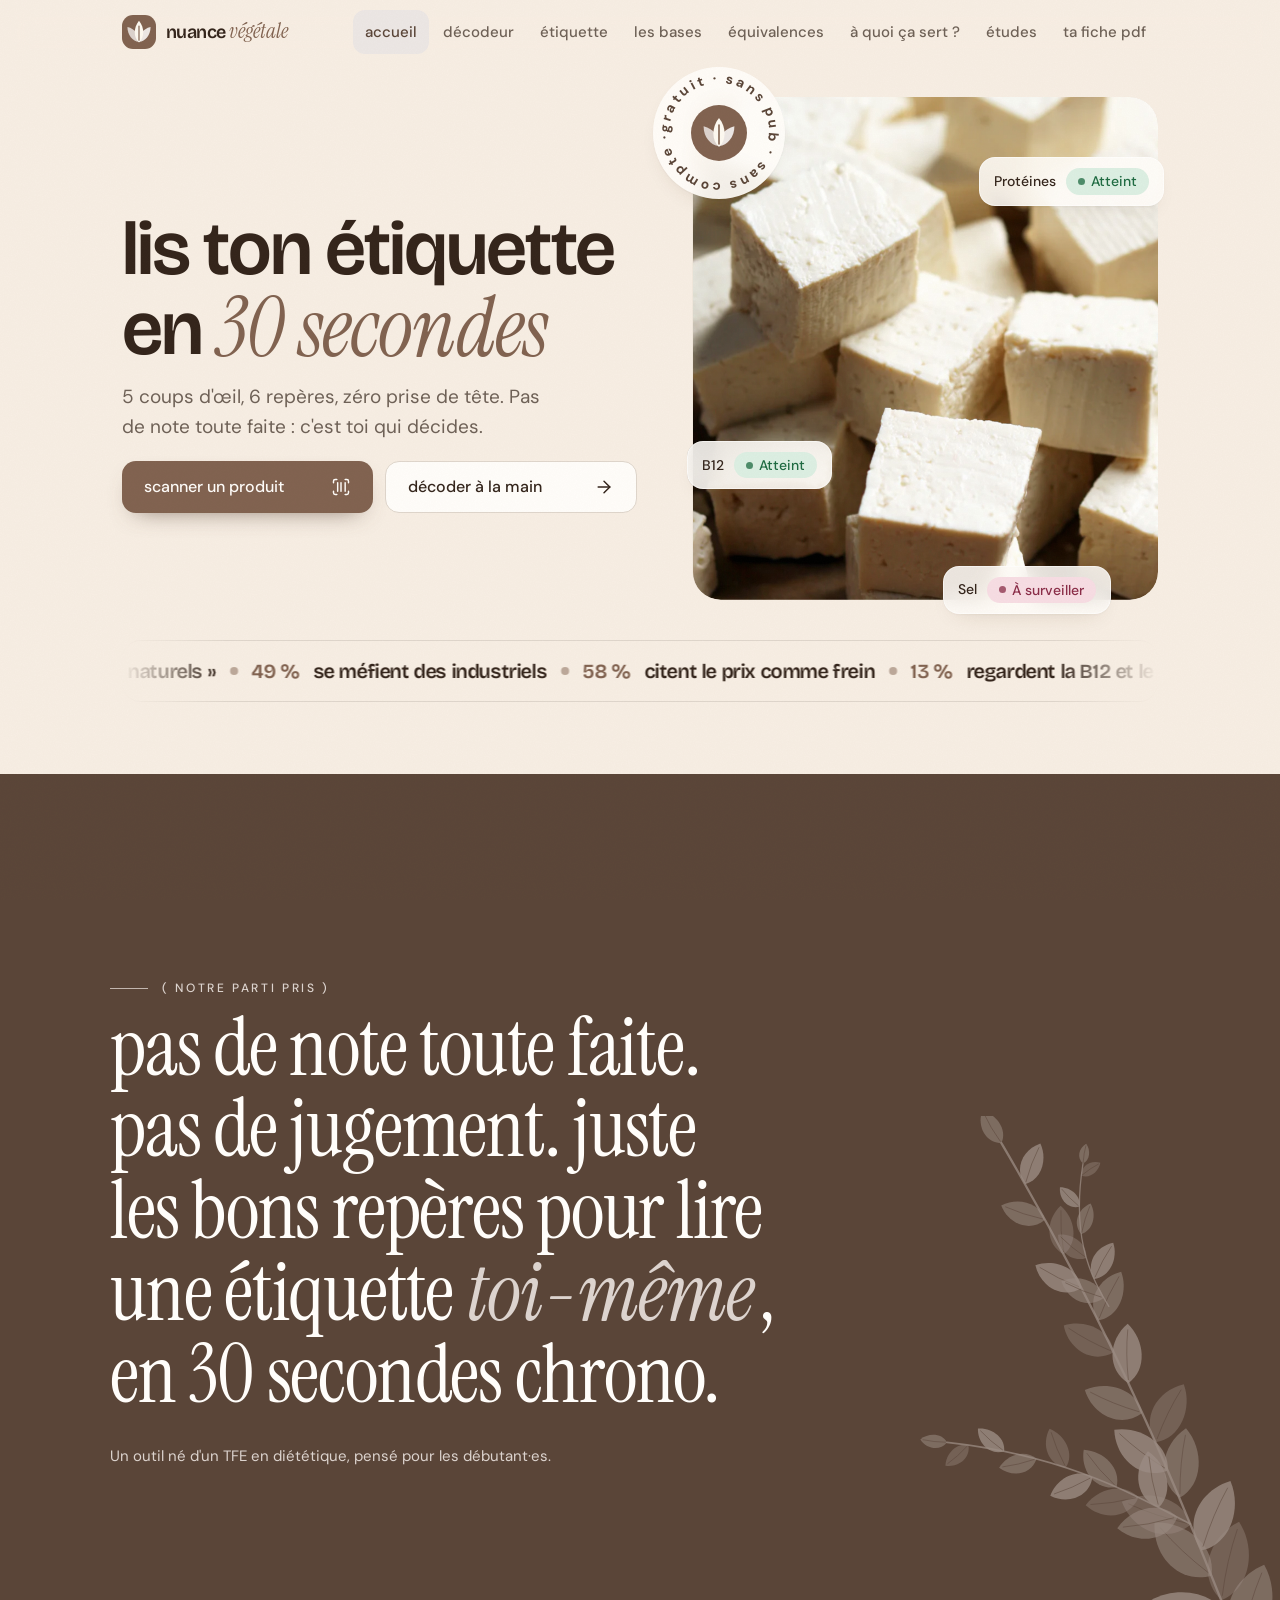
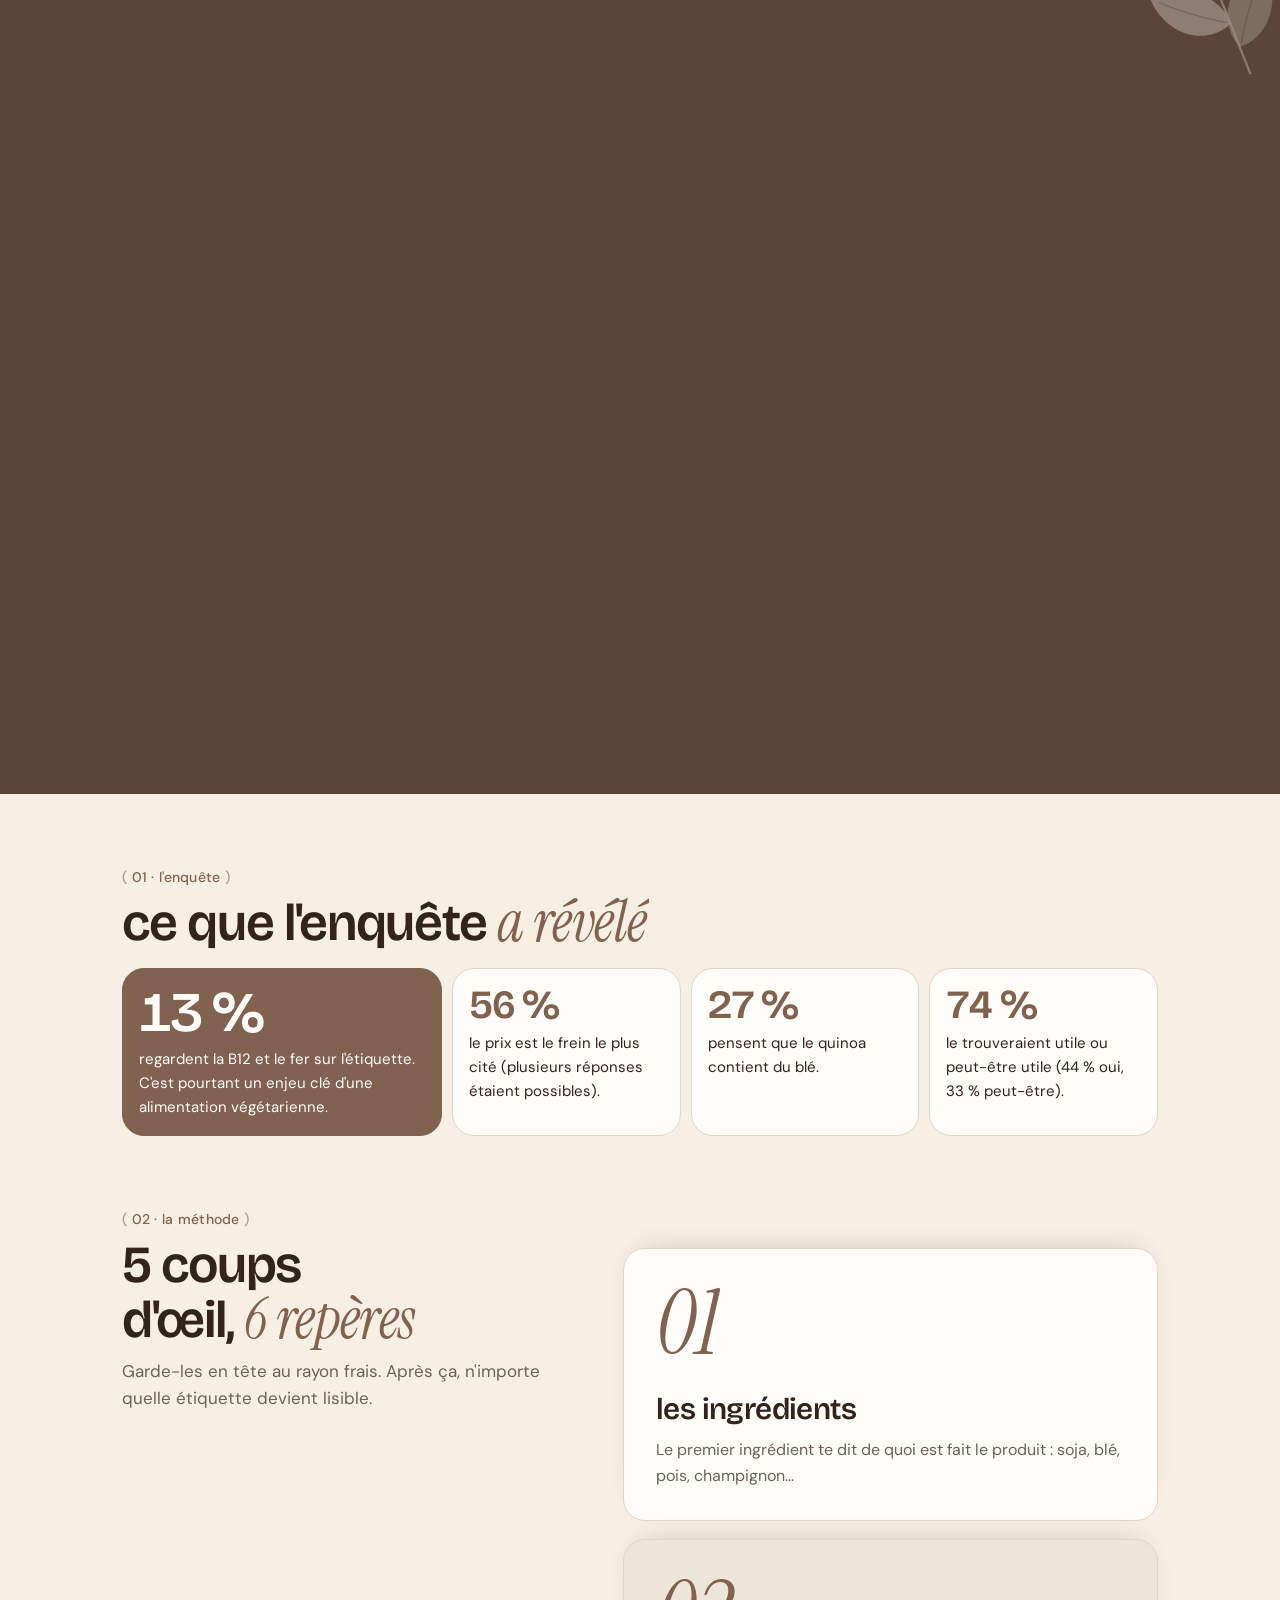
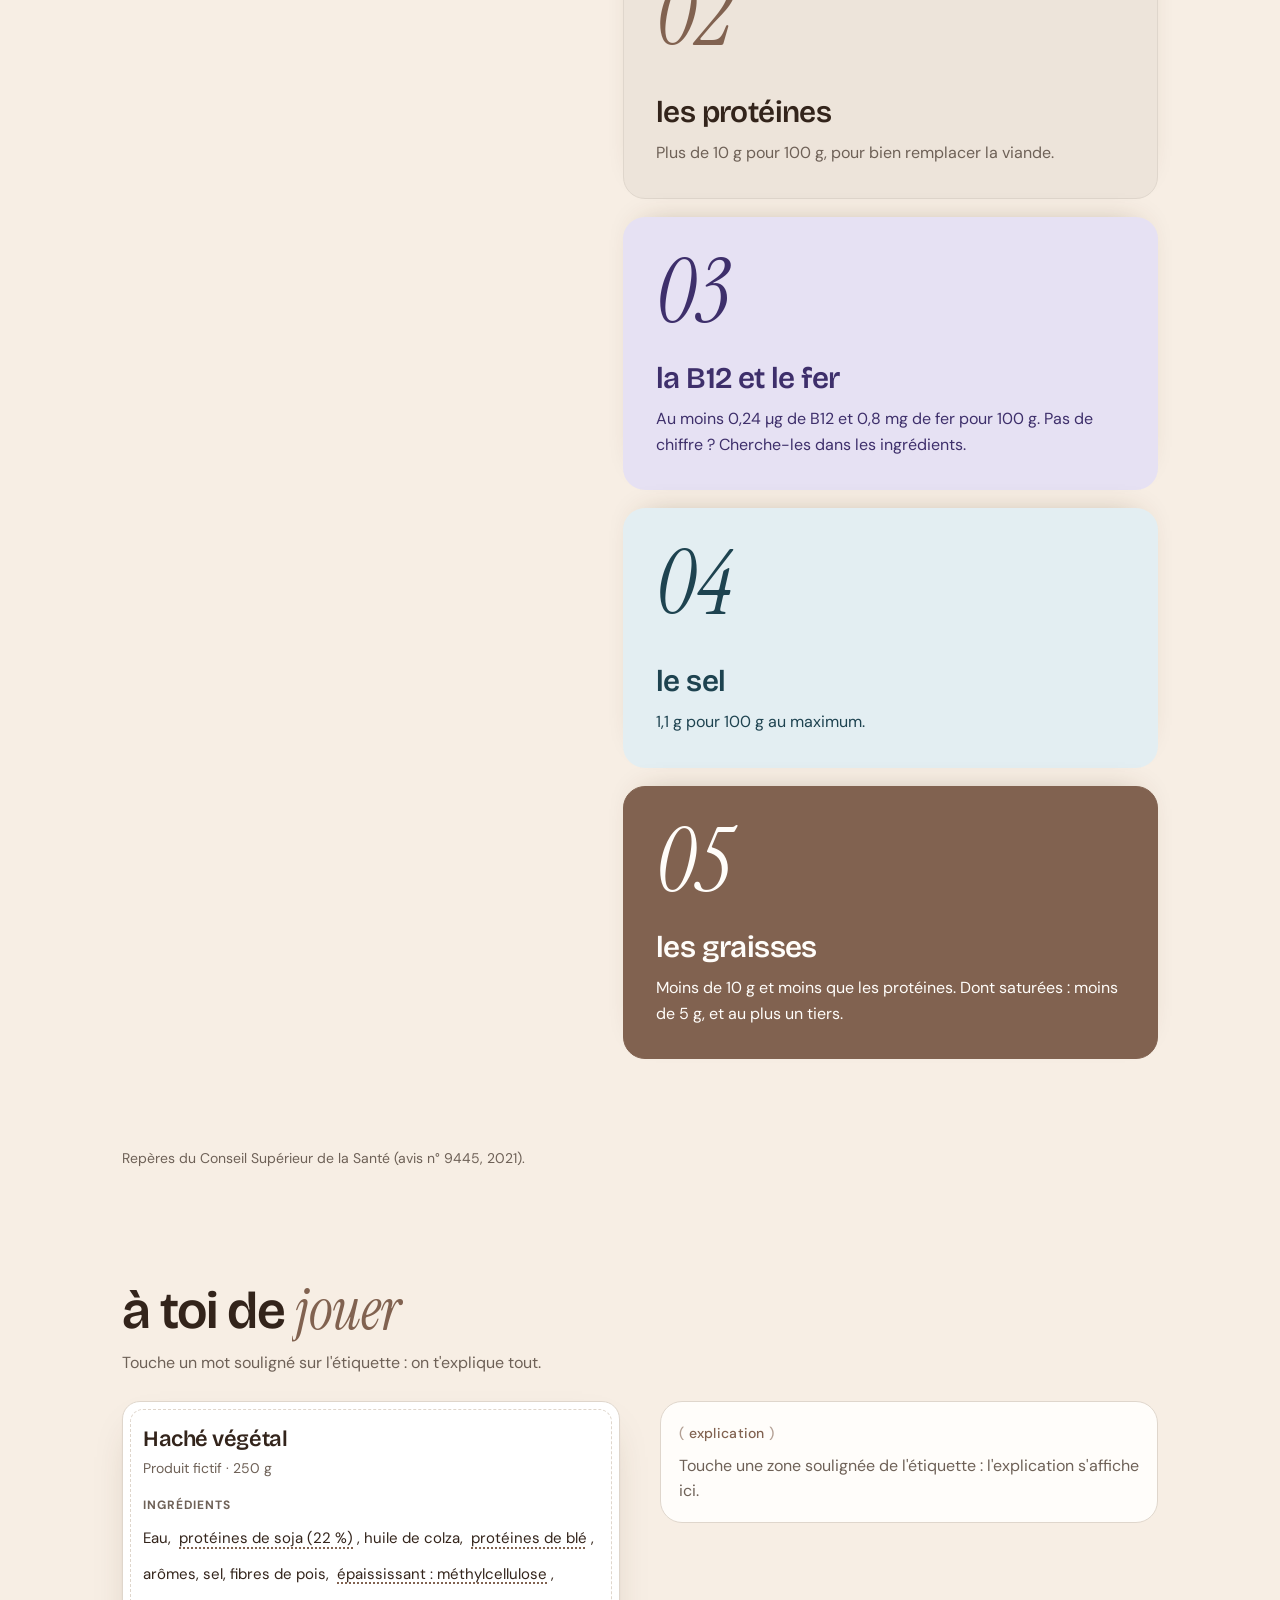
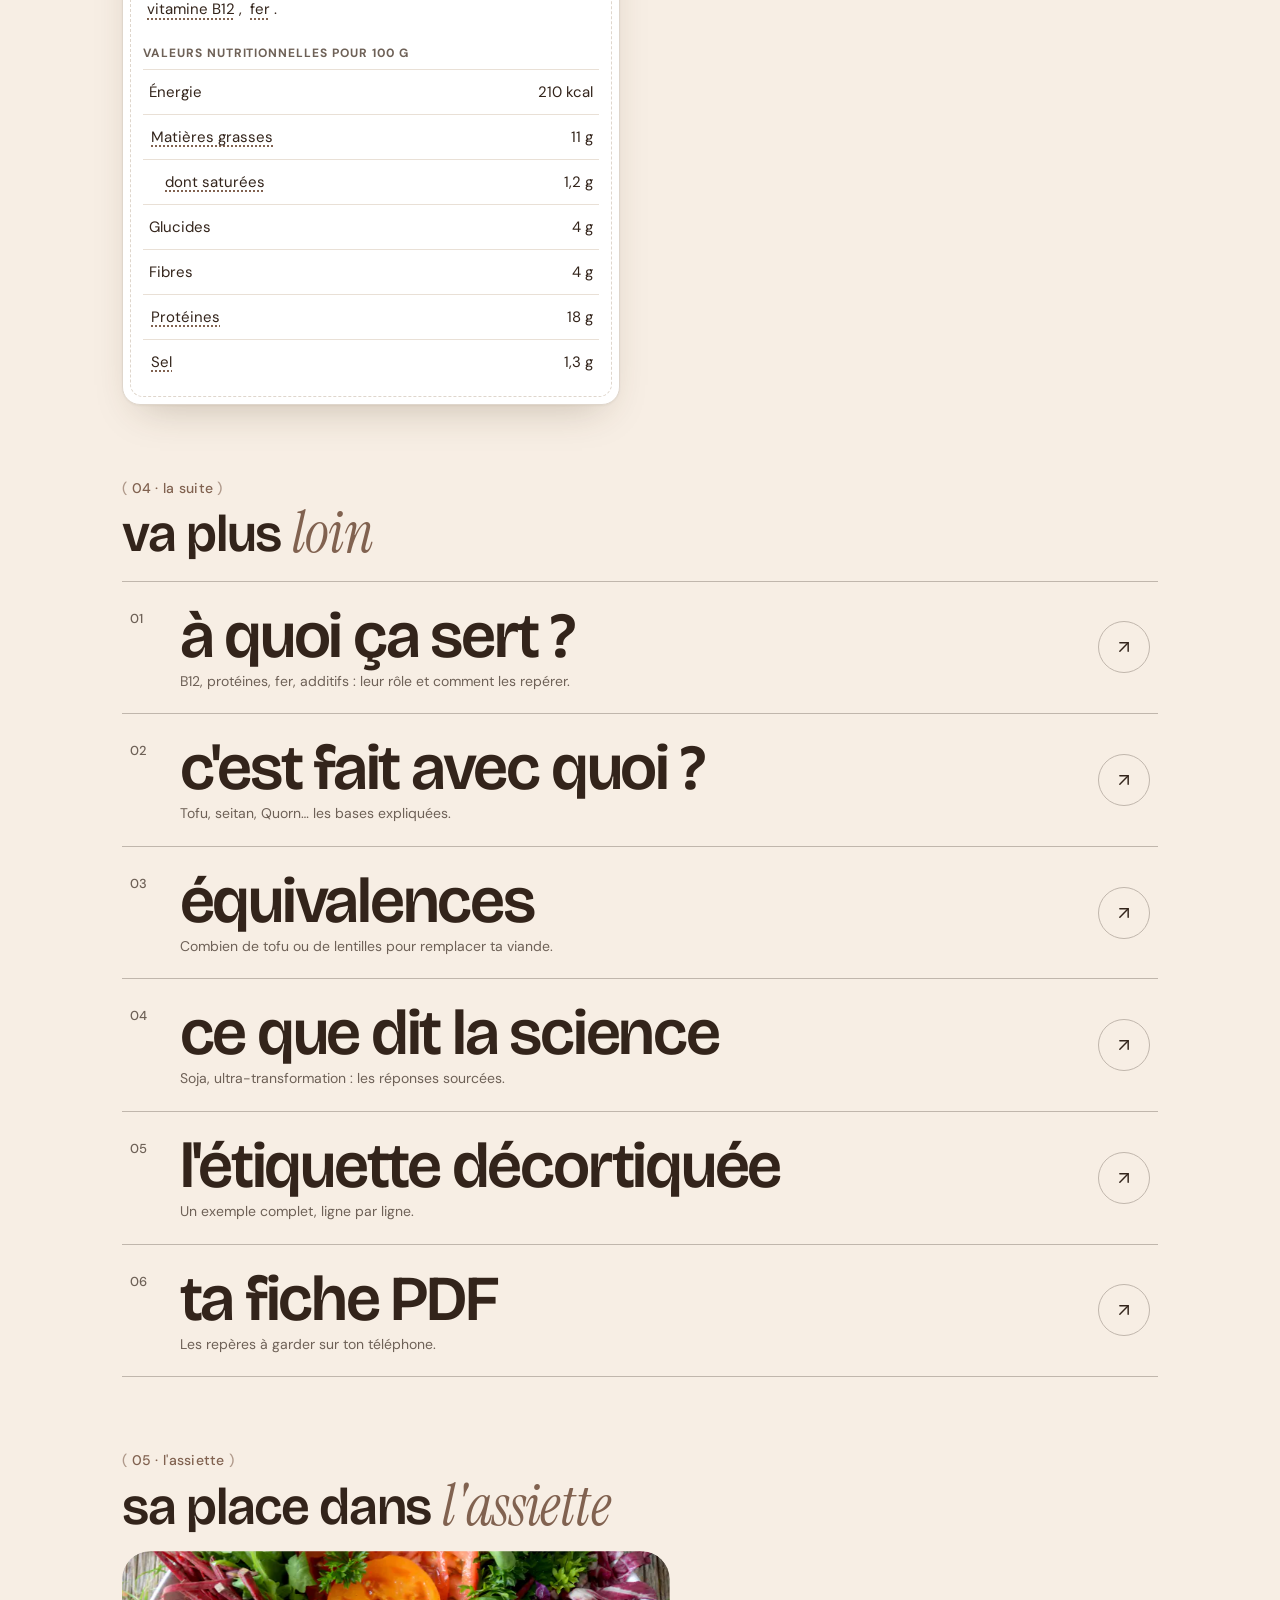
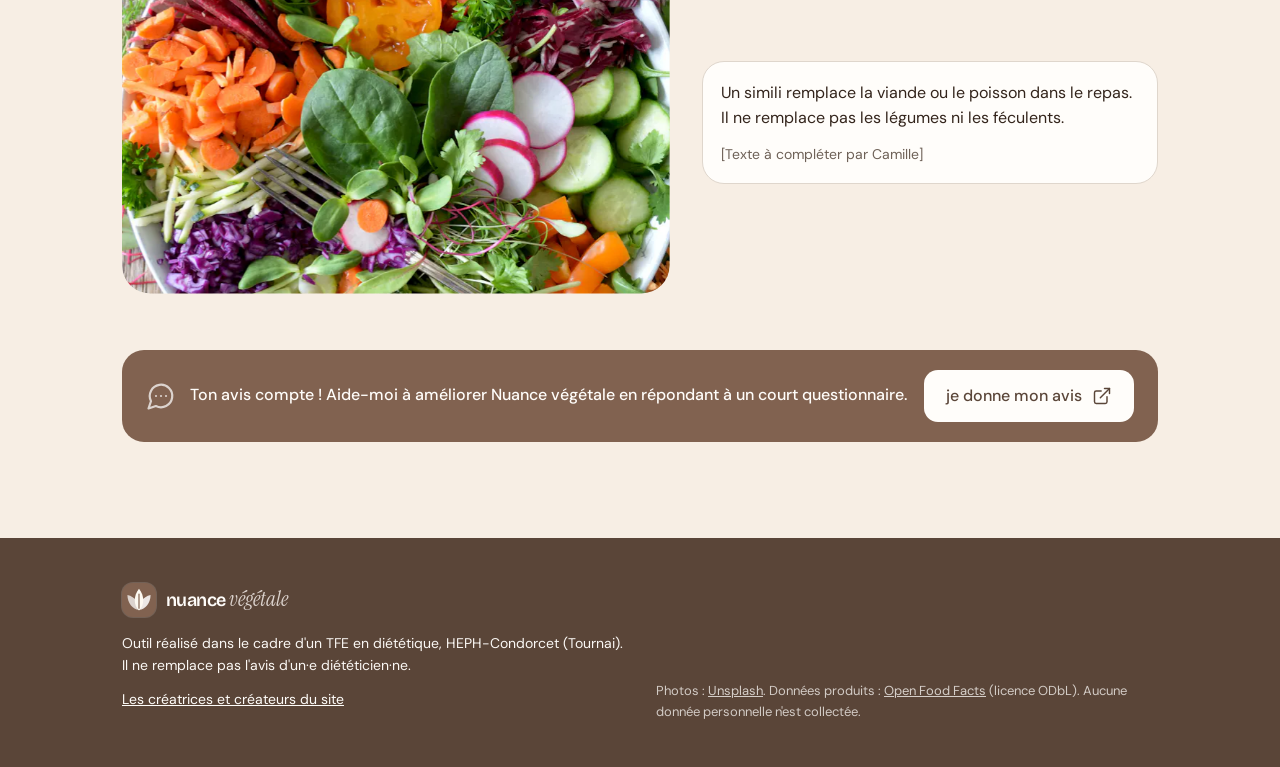
==== index.html @ 3abbc42d "Moins de défilement : décodeur et équivalences plus compacts - Décodeur (téléphone) : bascule « scan" ====
<!doctype html>
<html lang="fr">
<head>
  <meta charset="utf-8">
  <meta name="viewport" content="width=device-width, initial-scale=1">
  <title>Nuance végétale — lis l'étiquette en 30 secondes</title>
  <meta name="description" content="Apprends à lire l'étiquette d'une alternative végétale à la viande en 5 coups d'œil et 6 repères : protéines, graisses, sel, fer, B12, ingrédients.">
  <meta name="theme-color" content="#F6EFE3">
  <meta name="color-scheme" content="only light">
  <link rel="icon" href="images/logo.svg" type="image/svg+xml">
  <script>document.documentElement.classList.add('js');setTimeout(function(){if(!document.querySelector('.titre-anime'))document.documentElement.classList.remove('js')},3000)</script>
  <script src="js/theme.js?v=20261027"></script>
  <link rel="stylesheet" href="css/polices.css?v=20261027">
  <link rel="stylesheet" href="css/style.css?v=20261027">
  <link rel="preload" as="image" href="images/hero.webp">
</head>
<body>

<header class="barre">
  <div class="barre-int">
    <a class="marque" href="index.html">
      <span class="logo"><svg class="logo-feuilles" viewBox="0 0 40 40" aria-hidden="true"><g transform="rotate(-38 20 33)"><path d="M20 33C13.5 27.5 13.5 16 20 8c6.5 8 6.5 19.5 0 25Z" fill="#9CC5A8"/></g><g transform="rotate(38 20 33)"><path d="M20 33C13.5 27.5 13.5 16 20 8c6.5 8 6.5 19.5 0 25Z" fill="#CFE3D3"/></g><path d="M20 34C12.5 27.5 12.5 14 20 5c7.5 9 7.5 22.5 0 29Z" fill="#FDF9F1"/><path d="M20 31V12" stroke="#2F6B4F" stroke-width="1.6" stroke-linecap="round"/></svg></span>
      <span class="nom-marque">nuance <em>végétale</em></span>
    </a>
    <nav class="nav" aria-label="Navigation principale">
      <a href="index.html" aria-current="page">Accueil</a>
      <a href="decodeur.html">Décodeur</a>
      <a href="etiquette.html">Étiquette</a>
      <a href="bases.html">Les bases</a>
      <a href="equivalences.html">Équivalences</a>
      <a href="a-quoi-ca-sert.html">À quoi ça sert ?</a>
      <a href="etudes.html">Études</a>
      <a href="ta-fiche-pdf.html">Ta fiche PDF</a>
    </nav>
  </div>
</header>

<div class="page">
  <main>
    <div class="accueil-haut">
      <section class="accroche">
        <h1>lis ton étiquette en <em class="serif">30 secondes</em></h1>
        <p class="intro">5 coups d'œil, 6 repères, zéro prise de tête. Pas de note toute faite : c'est toi qui décides.</p>
        <div class="boutons boutons-ordi">
          <a class="bouton entre" href="decodeur.html#scanner">
            Scanner un produit
            <svg class="icone" viewBox="0 0 24 24" aria-hidden="true"><path d="M3 7V5a2 2 0 0 1 2-2h2"/><path d="M17 3h2a2 2 0 0 1 2 2v2"/><path d="M21 17v2a2 2 0 0 1-2 2h-2"/><path d="M7 21H5a2 2 0 0 1-2-2v-2"/><path d="M8 7v10"/><path d="M12 7v10"/><path d="M17 7v10"/></svg>
          </a>
          <a class="bouton entre secondaire-btn" href="decodeur.html">
            Décoder à la main
            <svg class="icone icone-fleche" viewBox="0 0 24 24" aria-hidden="true"><path d="M5 12h14"/><path d="m12 5 7 7-7 7"/></svg>
          </a>
        </div>
      </section>

      <div class="accroche-visuel revele">
        <div class="sticker" aria-hidden="true">
          <svg class="texte-rond" viewBox="0 0 100 100"><defs><path id="cercle" d="M50,50 m-38,0 a38,38 0 1,1 76,0 a38,38 0 1,1 -76,0"/></defs><text><textPath href="#cercle">gratuit · sans pub · sans compte ·</textPath></text></svg>
          <span class="rond"><svg class="logo-feuilles" viewBox="0 0 40 40"><g transform="rotate(-38 20 33)"><path d="M20 33C13.5 27.5 13.5 16 20 8c6.5 8 6.5 19.5 0 25Z" fill="#9CC5A8"/></g><g transform="rotate(38 20 33)"><path d="M20 33C13.5 27.5 13.5 16 20 8c6.5 8 6.5 19.5 0 25Z" fill="#CFE3D3"/></g><path d="M20 34C12.5 27.5 12.5 14 20 5c7.5 9 7.5 22.5 0 29Z" fill="#FDF9F1"/><path d="M20 31V12" stroke="#2F6B4F" stroke-width="1.6" stroke-linecap="round"/></svg></span>
        </div>
        <div class="photo">
          <img src="images/hero.webp" width="1000" height="1150" alt="Cubes de tofu posés sur une planche en bois">
        </div>
        <div class="flottant f2" aria-hidden="true">Protéines <span class="pastille vert">Atteint</span></div>
        <div class="flottant f1" aria-hidden="true">B12 <span class="pastille vert">Atteint</span></div>
        <div class="flottant f3" aria-hidden="true">Sel <span class="pastille rose">À surveiller</span></div>
      </div>
    </div>

    <div class="defilant" aria-hidden="true">
      <div class="defilant-piste" id="bandeau-enquete">
        <span><em>8 sur 10</em> aiment le goût</span>
        <span><em>13 %</em> les trouvent « naturels »</span>
        <span><em>49 %</em> se méfient des industriels</span>
        <span><em>58 %</em> citent le prix comme frein</span>
        <span><em>13 %</em> regardent la B12 et le fer</span>
        <span><em>8 sur 10</em> aiment le goût</span>
        <span><em>13 %</em> les trouvent « naturels »</span>
        <span><em>49 %</em> se méfient des industriels</span>
        <span><em>58 %</em> citent le prix comme frein</span>
        <span><em>13 %</em> regardent la B12 et le fer</span>
      </div>
    </div>

    <section class="manifeste pleine-largeur" data-manifeste>
      <div class="manifeste-int">
        <span class="surtitre surtitre-trait">( notre parti pris )</span>
        <p class="manifeste-texte">pas de note toute faite. pas de jugement. juste les bons repères pour lire une étiquette <em class="serif">toi-même</em>, en 30 secondes chrono.</p>
        <p class="manifeste-signature">Un outil né d'un TFE en diététique, pensé pour les débutant·es.</p>
        <svg class="plante" viewBox="0 0 640 820" aria-hidden="true" focusable="false" preserveAspectRatio="xMaxYMax meet"><path class="tige" stroke-width="3.4" d="M600 830C520 630 430 380 230 40"/><g transform="translate(580.6 781.0) rotate(-73.5)"><path class="f1" d="M0 0C27.8 -45.4 90.9 -43.2 126.2 0C90.9 36.3 27.8 40.9 0 0Z"/><path class="nervure" d="M7.6 0Q63.1 -5.5 113.6 0"/></g><g transform="translate(567.1 747.0) rotate(-163.4)"><path class="f2" d="M0 0C26.9 -44.0 88.0 -41.8 122.3 0C88.0 35.2 26.9 39.6 0 0Z"/><path class="nervure" d="M7.3 0Q61.1 -5.3 110.1 0"/></g><g transform="translate(553.3 712.0) rotate(-77.2)"><path class="f3" d="M0 0C26.0 -42.6 85.2 -40.5 118.4 0C85.2 34.1 26.0 38.4 0 0Z"/><path class="nervure" d="M7.1 0Q59.2 -5.1 106.5 0"/></g><g transform="translate(538.9 676.0) rotate(-136.9)"><path class="f1" d="M0 0C25.2 -41.2 82.4 -39.2 114.5 0C82.4 33.0 25.2 37.1 0 0Z"/><path class="nervure" d="M6.9 0Q57.2 -4.9 103.0 0"/></g><g transform="translate(524.0 638.9) rotate(-67.2)"><path class="f2" d="M0 0C24.3 -39.8 79.6 -37.8 110.6 0C79.6 31.8 24.3 35.8 0 0Z"/><path class="nervure" d="M6.6 0Q55.3 -4.8 99.5 0"/></g><g transform="translate(508.4 600.8) rotate(-161.6)"><path class="f3" d="M0 0C23.5 -38.4 76.8 -36.5 106.7 0C76.8 30.7 23.5 34.6 0 0Z"/><path class="nervure" d="M6.4 0Q53.3 -4.6 96.0 0"/></g><g transform="translate(492.0 561.6) rotate(-84.7)"><path class="f1" d="M0 0C22.6 -37.0 74.0 -35.2 102.8 0C74.0 29.6 22.6 33.3 0 0Z"/><path class="nervure" d="M6.2 0Q51.4 -4.4 92.5 0"/></g><g transform="translate(474.8 521.2) rotate(-142.8)"><path class="f2" d="M0 0C21.8 -35.6 71.2 -33.8 98.9 0C71.2 28.5 21.8 32.0 0 0Z"/><path class="nervure" d="M5.9 0Q49.4 -4.3 89.0 0"/></g><g transform="translate(456.5 479.7) rotate(-63.9)"><path class="f3" d="M0 0C20.9 -34.2 68.4 -32.5 95.0 0C68.4 27.4 20.9 30.8 0 0Z"/><path class="nervure" d="M5.7 0Q47.5 -4.1 85.5 0"/></g><g transform="translate(437.2 436.9) rotate(-158.1)"><path class="f1" d="M0 0C20.0 -32.8 65.6 -31.1 91.1 0C65.6 26.2 20.0 29.5 0 0Z"/><path class="nervure" d="M5.5 0Q45.5 -3.9 82.0 0"/></g><g transform="translate(416.8 392.9) rotate(-90.7)"><path class="f2" d="M0 0C19.2 -31.4 62.8 -29.8 87.2 0C62.8 25.1 19.2 28.2 0 0Z"/><path class="nervure" d="M5.2 0Q43.6 -3.8 78.5 0"/></g><g transform="translate(395.1 347.6) rotate(-151.8)"><path class="f3" d="M0 0C18.3 -30.0 60.0 -28.5 83.3 0C60.0 24.0 18.3 27.0 0 0Z"/><path class="nervure" d="M5.0 0Q41.6 -3.6 74.9 0"/></g><g transform="translate(372.1 300.9) rotate(-64.6)"><path class="f1" d="M0 0C17.5 -28.6 57.1 -27.1 79.4 0C57.1 22.9 17.5 25.7 0 0Z"/><path class="nervure" d="M4.8 0Q39.7 -3.4 71.4 0"/></g><g transform="translate(347.7 252.9) rotate(-153.8)"><path class="f2" d="M0 0C16.6 -27.2 54.3 -25.8 75.5 0C54.3 21.7 16.6 24.4 0 0Z"/><path class="nervure" d="M4.5 0Q37.7 -3.3 67.9 0"/></g><g transform="translate(321.7 203.5) rotate(-93.7)"><path class="f3" d="M0 0C15.7 -25.8 51.5 -24.5 71.6 0C51.5 20.6 15.7 23.2 0 0Z"/><path class="nervure" d="M4.3 0Q35.8 -3.1 64.4 0"/></g><g transform="translate(294.1 152.6) rotate(-161.9)"><path class="f1" d="M0 0C14.9 -24.4 48.7 -23.1 67.7 0C48.7 19.5 14.9 21.9 0 0Z"/><path class="nervure" d="M4.1 0Q33.8 -2.9 60.9 0"/></g><g transform="translate(264.8 100.2) rotate(-69.3)"><path class="f2" d="M0 0C14.0 -23.0 45.9 -21.8 63.8 0C45.9 18.4 14.0 20.7 0 0Z"/><path class="nervure" d="M3.8 0Q31.9 -2.8 57.4 0"/></g><g transform="translate(230.0 40.0) rotate(-120.5)"><path class="f1" d="M0 0C12.2 -19.8 39.9 -18.8 55.4 0C39.9 15.8 12.2 17.8 0 0Z"/><path class="nervure" d="M3.3 0Q27.7 -2.4 49.9 0"/></g><path class="tige" stroke-width="2.4" d="M508 600C430 560 330 500 150 480"/><g transform="translate(488.8 590.0) rotate(-190.4)"><path class="f1" d="M0 0C19.8 -32.4 64.7 -30.7 89.9 0C64.7 25.9 19.8 29.1 0 0Z"/><path class="nervure" d="M5.4 0Q44.9 -3.9 80.9 0"/></g><g transform="translate(461.4 575.8) rotate(-100.9)"><path class="f2" d="M0 0C18.5 -30.4 60.7 -28.8 84.3 0C60.7 24.3 18.5 27.3 0 0Z"/><path class="nervure" d="M5.1 0Q42.2 -3.6 75.9 0"/></g><g transform="translate(431.7 560.9) rotate(-188.5)"><path class="f3" d="M0 0C17.3 -28.3 56.7 -26.9 78.7 0C56.7 22.7 17.3 25.5 0 0Z"/><path class="nervure" d="M4.7 0Q39.4 -3.4 70.9 0"/></g><g transform="translate(399.3 545.9) rotate(-131.2)"><path class="f1" d="M0 0C16.1 -26.3 52.7 -25.0 73.2 0C52.7 21.1 16.1 23.7 0 0Z"/><path class="nervure" d="M4.4 0Q36.6 -3.2 65.9 0"/></g><g transform="translate(363.8 531.2) rotate(-203.7)"><path class="f2" d="M0 0C14.9 -24.3 48.7 -23.1 67.6 0C48.7 19.5 14.9 21.9 0 0Z"/><path class="nervure" d="M4.1 0Q33.8 -2.9 60.9 0"/></g><g transform="translate(324.7 517.1) rotate(-112.6)"><path class="f3" d="M0 0C13.7 -22.3 44.7 -21.2 62.1 0C44.7 17.9 13.7 20.1 0 0Z"/><path class="nervure" d="M3.7 0Q31.0 -2.7 55.9 0"/></g><g transform="translate(281.6 504.3) rotate(-193.3)"><path class="f1" d="M0 0C12.4 -20.3 40.7 -19.3 56.5 0C40.7 16.3 12.4 18.3 0 0Z"/><path class="nervure" d="M3.4 0Q28.3 -2.4 50.9 0"/></g><g transform="translate(234.0 493.1) rotate(-139.1)"><path class="f2" d="M0 0C11.2 -18.3 36.7 -17.4 51.0 0C36.7 14.7 11.2 16.5 0 0Z"/><path class="nervure" d="M3.1 0Q25.5 -2.2 45.9 0"/></g><g transform="translate(181.5 484.0) rotate(-221.8)"><path class="f3" d="M0 0C10.0 -16.3 32.7 -15.5 45.4 0C32.7 13.1 10.0 14.7 0 0Z"/><path class="nervure" d="M2.7 0Q22.7 -2.0 40.9 0"/></g><g transform="translate(150.0 480.0) rotate(-173.7)"><path class="f1" d="M0 0C8.7 -14.1 28.4 -13.4 39.5 0C28.4 11.3 8.7 12.7 0 0Z"/><path class="nervure" d="M2.4 0Q19.7 -1.7 35.5 0"/></g><path class="tige" stroke-width="1.9" d="M388 280C356 230 334 170 350 70"/><g transform="translate(380.5 267.8) rotate(-158.3)"><path class="f1" d="M0 0C14.7 -24.1 48.2 -22.9 66.9 0C48.2 19.3 14.7 21.7 0 0Z"/><path class="nervure" d="M4.0 0Q33.5 -2.9 60.2 0"/></g><g transform="translate(366.2 239.8) rotate(-62.0)"><path class="f2" d="M0 0C13.3 -21.7 43.4 -20.6 60.3 0C43.4 17.4 13.3 19.5 0 0Z"/><path class="nervure" d="M3.6 0Q30.1 -2.6 54.3 0"/></g><g transform="translate(354.8 208.7) rotate(-140.6)"><path class="f3" d="M0 0C11.8 -19.3 38.6 -18.4 53.7 0C38.6 15.5 11.8 17.4 0 0Z"/><path class="nervure" d="M3.2 0Q26.8 -2.3 48.3 0"/></g><g transform="translate(347.4 173.6) rotate(-72.9)"><path class="f1" d="M0 0C10.4 -16.9 33.9 -16.1 47.1 0C33.9 13.6 10.4 15.2 0 0Z"/><path class="nervure" d="M2.8 0Q23.5 -2.0 42.3 0"/></g><g transform="translate(344.7 133.5) rotate(-135.0)"><path class="f2" d="M0 0C8.9 -14.6 29.1 -13.8 40.4 0C29.1 11.6 8.9 13.1 0 0Z"/><path class="nervure" d="M2.4 0Q20.2 -1.7 36.4 0"/></g><g transform="translate(347.5 87.6) rotate(-33.9)"><path class="f3" d="M0 0C7.4 -12.2 24.3 -11.6 33.8 0C24.3 9.7 7.4 11.0 0 0Z"/><path class="nervure" d="M2.0 0Q16.9 -1.5 30.4 0"/></g><g transform="translate(350.0 70.0) rotate(-80.9)"><path class="f1" d="M0 0C6.5 -10.5 21.2 -10.0 29.4 0C21.2 8.4 6.5 9.5 0 0Z"/><path class="nervure" d="M1.8 0Q14.7 -1.3 26.5 0"/></g></svg>
      </div>
    </section>

    <span class="surtitre revele" style="margin-top:72px">01 · l'enquête</span>
    <h2 style="margin-top:0">ce que l'enquête <em class="serif">a révélé</em></h2>
    <div class="chiffres" id="chiffres-enquete">
      <div class="chiffre-carte mis-en-avant revele">
        <strong data-compteur="13" data-suffixe=" %">13 %</strong>
        <p>regardent la B12 et le fer sur l'étiquette. C'est pourtant un enjeu clé d'une alimentation végétarienne.</p>
      </div>
      <div class="chiffre-carte revele" style="--i:1">
        <strong data-compteur="58" data-suffixe=" %">58 %</strong>
        <p>le prix est le frein le plus cité (plusieurs réponses étaient possibles).</p>
      </div>
      <div class="chiffre-carte revele" style="--i:2">
        <strong data-compteur="28" data-suffixe=" %">28 %</strong>
        <p>pensent que le quinoa contient du blé.</p>
      </div>
      <div class="chiffre-carte revele" style="--i:3">
        <strong data-compteur="77" data-suffixe=" %">77 %</strong>
        <p>le trouveraient utile ou peut-être utile (44 % oui, 33 % peut-être).</p>
      </div>
    </div>

    <section class="coups-section">
      <div class="coups-intro">
        <span class="surtitre" style="margin-top:72px">02 · la méthode</span>
        <h2 style="margin-top:0">5 coups d'œil, <em class="serif">6 repères</em></h2>
        <p class="revele">Garde-les en tête au rayon frais. Après ça, n'importe quelle étiquette devient lisible.</p>
      </div>
    <ol class="coups pile">
      <li class="revele"><strong>les ingrédients</strong><p>Le premier ingrédient te dit de quoi est fait le produit : soja, blé, pois, champignon…</p></li>
      <li class="revele" style="--i:1"><strong>les protéines</strong><p>Plus de 10 g pour 100 g, pour bien remplacer la viande.</p></li>
      <li class="revele" style="--i:2"><strong>la B12 et le fer</strong><p>Au moins 0,24 µg de B12 et 0,8 mg de fer pour 100 g. Pas de chiffre ? Cherche-les dans les ingrédients.</p></li>
      <li class="revele" style="--i:3"><strong>le sel</strong><p>1,1 g pour 100 g au maximum.</p></li>
      <li class="revele" style="--i:4"><strong>les graisses</strong><p>Moins de 10 g et moins que les protéines. Dont saturées : moins de 5 g, et au plus un tiers.</p></li>
    </ol>
    <p class="petit secondaire revele">Repères du Conseil Supérieur de la Santé (avis n° 9445, 2021).</p>
    </section>

    <span class="surtitre revele" style="margin-top:72px">03 · à toi</span>
    <h2 style="margin-top:0">à toi de <em class="serif">jouer</em></h2>
    <p class="secondaire revele">Touche un mot souligné sur l'étiquette : on t'explique tout.</p>

    <div class="duo">
      <div class="etiquette revele" id="etiquette-interactive">
        <div class="nom-produit">Haché végétal</div>
        <div class="secondaire petit">Produit fictif · 250 g</div>

        <div class="titre-bloc">Ingrédients</div>
        <p class="ingredients">
          Eau,
          <button type="button" class="zone" data-info="soja" aria-pressed="false">protéines de soja (22 %)</button>,
          huile de colza,
          <button type="button" class="zone" data-info="ble" aria-pressed="false">protéines de blé</button>,
          arômes, sel, fibres de pois,
          <button type="button" class="zone" data-info="additif" aria-pressed="false">épaississant : méthylcellulose</button>,
          <button type="button" class="zone" data-info="b12" aria-pressed="false">vitamine B12</button>,
          <button type="button" class="zone" data-info="fer" aria-pressed="false">fer</button>.
        </p>

        <div class="titre-bloc">Valeurs nutritionnelles pour 100 g</div>
        <table class="tableau-nutri">
          <tbody>
            <tr><td>Énergie</td><td class="valeur">210 kcal</td></tr>
            <tr><td><button type="button" class="zone" data-info="grasses" aria-pressed="false"><span>Matières grasses</span></button></td><td class="valeur">11 g</td></tr>
            <tr class="sous"><td><button type="button" class="zone" data-info="satures" aria-pressed="false"><span>dont saturées</span></button></td><td class="valeur">1,2 g</td></tr>
            <tr><td>Glucides</td><td class="valeur">4 g</td></tr>
            <tr><td>Fibres</td><td class="valeur">4 g</td></tr>
            <tr><td><button type="button" class="zone" data-info="proteines" aria-pressed="false"><span>Protéines</span></button></td><td class="valeur">18 g</td></tr>
            <tr><td><button type="button" class="zone" data-info="sel" aria-pressed="false"><span>Sel</span></button></td><td class="valeur">1,3 g</td></tr>
          </tbody>
        </table>
      </div>

      <div class="collant revele" id="explications" aria-live="polite" style="--i:1">
        <div class="carte explication" id="info-defaut">
          <span class="surtitre">Explication</span>
          <p class="secondaire" style="margin:0">Touche une zone soulignée de l'étiquette : l'explication s'affiche ici.</p>
        </div>
        <div class="carte explication" id="info-soja" hidden>
          <span class="pastille lilas">Ingrédient principal</span>
          <p>Le soja est la base de ce produit. C'est une légumineuse riche en protéines. Allergène à signaler sur l'étiquette.</p>
          <p class="source">[Texte à valider par Camille]</p>
        </div>
        <div class="carte explication" id="info-ble" hidden>
          <span class="pastille lilas">Gluten</span>
          <p>Les protéines de blé apportent du gluten. À éviter en cas de maladie cœliaque ou d'allergie au blé.</p>
          <p class="source">[Texte à valider par Camille]</p>
        </div>
        <div class="carte explication" id="info-additif" hidden>
          <span class="pastille lilas">Additif</span>
          <p>La méthylcellulose sert à lier le produit, comme l'œuf dans un hachis. Elle est autorisée en Europe (E461).</p>
          <p class="source">[Texte et source à valider par Camille]</p>
        </div>
        <div class="carte explication" id="info-b12" hidden>
          <span class="pastille gris sans-point">? non renseigné</span>
          <p>De la B12 est ajoutée, mais la quantité n'est pas indiquée dans le tableau. Repère : au moins 0,24 µg pour 100 g. Elle ne se trouve pas naturellement dans les végétaux.</p>
          <p class="source">Conseil Supérieur de la Santé, avis n° 9445 (2021)</p>
        </div>
        <div class="carte explication" id="info-fer" hidden>
          <span class="pastille gris sans-point">? non renseigné</span>
          <p>Du fer est ajouté, mais la quantité n'est pas indiquée. Repère : au moins 0,8 mg pour 100 g. Il est mieux absorbé avec de la vitamine C (poivron, agrumes, kiwi).</p>
          <p class="source">Conseil Supérieur de la Santé, avis n° 9445 (2021)</p>
        </div>
        <div class="carte explication" id="info-proteines" hidden>
          <span class="pastille vert sans-point">✓ atteint</span>
          <p>18 g pour 100 g : plus que le repère de 10 g. Bonus : 34 % de l'énergie vient des protéines, donc le fabricant peut écrire « riche en protéines » (règle européenne).</p>
          <p class="source">Conseil Supérieur de la Santé, avis n° 9445 (2021) · règlement (CE) n° 1924/2006</p>
        </div>
        <div class="carte explication" id="info-sel" hidden>
          <span class="pastille rose sans-point">! à surveiller</span>
          <p>1,3 g pour 100 g : au-dessus du repère de 1,1 g. Pas besoin de resaler le plat.</p>
          <p class="source">Conseil Supérieur de la Santé, avis n° 9445 (2021)</p>
        </div>
        <div class="carte explication" id="info-satures" hidden>
          <span class="pastille vert sans-point">✓ atteint</span>
          <p>1,2 g pour 100 g : moins de 5 g, soit environ 11 % des graisses : bien en dessous du tiers maximum (33 %). L'huile de colza apporte surtout de bonnes graisses.</p>
          <p class="source">Conseil Supérieur de la Santé, avis n° 9445 (2021)</p>
        </div>
        <div class="carte explication" id="info-grasses" hidden>
          <span class="pastille rose sans-point">! à surveiller</span>
          <p>11 g pour 100 g : un peu plus que le repère de 10 g. Les protéines (18 g) restent au-dessus, c'est déjà ça.</p>
          <p class="source">Conseil Supérieur de la Santé, avis n° 9445 (2021)</p>
        </div>
      </div>
    </div>

    <span class="surtitre revele" style="margin-top:72px">04 · la suite</span>
    <h2 style="margin-top:0">va plus <em class="serif">loin</em></h2>
    <ol class="liste-suite" id="liste-suite">
      <li class="revele" style="--i:0"><a href="a-quoi-ca-sert.html" data-image="images/quinoa.webp">
        <span class="suite-num">01</span>
        <span class="suite-texte"><span class="suite-titre">à quoi ça sert ?</span><span class="suite-desc">B12, protéines, fer, additifs : leur rôle et comment les repérer.</span></span>
        <img class="suite-vignette" src="images/quinoa.webp" alt="" width="160" height="120" loading="lazy">
        <span class="suite-fleche"><svg class="icone" viewBox="0 0 24 24" aria-hidden="true"><path d="M7 17 17 7"/><path d="M7 7h10v10"/></svg></span>
      </a></li>
      <li class="revele" style="--i:1"><a href="bases.html" data-image="images/pois.webp">
        <span class="suite-num">02</span>
        <span class="suite-texte"><span class="suite-titre">c'est fait avec quoi ?</span><span class="suite-desc">Tofu, seitan, Quorn… les bases expliquées.</span></span>
        <img class="suite-vignette" src="images/pois.webp" alt="" width="160" height="120" loading="lazy">
        <span class="suite-fleche"><svg class="icone" viewBox="0 0 24 24" aria-hidden="true"><path d="M7 17 17 7"/><path d="M7 7h10v10"/></svg></span>
      </a></li>
      <li class="revele" style="--i:2"><a href="equivalences.html" data-image="images/tofu.webp">
        <span class="suite-num">03</span>
        <span class="suite-texte"><span class="suite-titre">équivalences</span><span class="suite-desc">Combien de tofu ou de lentilles pour remplacer ta viande.</span></span>
        <img class="suite-vignette" src="images/tofu.webp" alt="" width="160" height="120" loading="lazy">
        <span class="suite-fleche"><svg class="icone" viewBox="0 0 24 24" aria-hidden="true"><path d="M7 17 17 7"/><path d="M7 7h10v10"/></svg></span>
      </a></li>
      <li class="revele" style="--i:3"><a href="etudes.html" data-image="images/etudes.webp">
        <span class="suite-num">04</span>
        <span class="suite-texte"><span class="suite-titre">ce que dit la science</span><span class="suite-desc">Soja, ultra-transformation : les réponses sourcées.</span></span>
        <img class="suite-vignette" src="images/etudes.webp" alt="" width="160" height="120" loading="lazy">
        <span class="suite-fleche"><svg class="icone" viewBox="0 0 24 24" aria-hidden="true"><path d="M7 17 17 7"/><path d="M7 7h10v10"/></svg></span>
      </a></li>
      <li class="revele" style="--i:4"><a href="etiquette.html" data-image="images/tempeh.webp">
        <span class="suite-num">05</span>
        <span class="suite-texte"><span class="suite-titre">l'étiquette décortiquée</span><span class="suite-desc">Un exemple complet, ligne par ligne.</span></span>
        <img class="suite-vignette" src="images/tempeh.webp" alt="" width="160" height="120" loading="lazy">
        <span class="suite-fleche"><svg class="icone" viewBox="0 0 24 24" aria-hidden="true"><path d="M7 17 17 7"/><path d="M7 7h10v10"/></svg></span>
      </a></li>
      <li class="revele" style="--i:5"><a href="ta-fiche-pdf.html" data-image="images/decodeur.webp">
        <span class="suite-num">06</span>
        <span class="suite-texte"><span class="suite-titre">ta fiche PDF</span><span class="suite-desc">Les repères à garder sur ton téléphone.</span></span>
        <img class="suite-vignette" src="images/decodeur.webp" alt="" width="160" height="120" loading="lazy">
        <span class="suite-fleche"><svg class="icone" viewBox="0 0 24 24" aria-hidden="true"><path d="M7 17 17 7"/><path d="M7 7h10v10"/></svg></span>
      </a></li>
    </ol>
    <div class="suite-curseur" id="suite-curseur" aria-hidden="true"><div class="suite-curseur-int"></div></div>

    <span class="surtitre revele" style="margin-top:72px">05 · l'assiette</span>
    <h2 style="margin-top:0">sa place dans <em class="serif">l'assiette</em></h2>
    <div class="bloc-assiette">
      <div class="photo revele"><img src="images/assiette.webp" width="900" height="560" alt="Assiette de légumes variés et colorés" loading="lazy"></div>
      <div class="carte revele" style="--i:1" id="texte-assiette">
        <p>Un simili remplace la viande ou le poisson dans le repas. Il ne remplace pas les légumes ni les féculents.</p>
      </div>
    </div>
    <div class="zone-avis revele" data-avis></div>
  </main>
</div>

<footer class="pied">
  <div class="pied-int">
    <div>
      <a class="marque" href="index.html">
        <span class="logo"><svg class="logo-feuilles" viewBox="0 0 40 40" aria-hidden="true"><g transform="rotate(-38 20 33)"><path d="M20 33C13.5 27.5 13.5 16 20 8c6.5 8 6.5 19.5 0 25Z" fill="#9CC5A8"/></g><g transform="rotate(38 20 33)"><path d="M20 33C13.5 27.5 13.5 16 20 8c6.5 8 6.5 19.5 0 25Z" fill="#CFE3D3"/></g><path d="M20 34C12.5 27.5 12.5 14 20 5c7.5 9 7.5 22.5 0 29Z" fill="#FDF9F1"/><path d="M20 31V12" stroke="#2F6B4F" stroke-width="1.6" stroke-linecap="round"/></svg></span>
      <span class="nom-marque">nuance <em>végétale</em></span>
      </a>
      <p>Outil réalisé dans le cadre d'un TFE en diététique, HEPH-Condorcet (Tournai). Il ne remplace pas l'avis d'un·e diététicien·ne.</p>
      <p><a href="createurs.html">Les créatrices et créateurs du site</a></p>
    </div>
    <p class="credits">Photos : <a href="https://unsplash.com">Unsplash</a>. Données produits : <a href="https://world.openfoodfacts.org">Open Food Facts</a> (licence ODbL). Aucune donnée personnelle n'est collectée.</p>
  </div>
</footer>

<script src="js/commun.js?v=20261027"></script>
<script src="js/menu.js?v=20261027"></script>
<script src="js/vendor/lenis.min.js?v=20261027"></script>
<script src="js/avis.js?v=20261027"></script>
<script src="js/animations.js?v=20261027"></script>
<script>
  /* « Va plus loin » : sur ordinateur, la photo du lien survolé suit la souris */
  (function () {
    const liste = document.getElementById('liste-suite');
    const bulle = document.getElementById('suite-curseur');
    if (!liste || !bulle || MOUVEMENT_REDUIT || !matchMedia('(hover: hover) and (pointer: fine)').matches) return;
    const int = bulle.firstElementChild;
    // Toutes les photos sont posées d'avance : on n'a plus qu'à faire glisser la bonne
    liste.querySelectorAll('a').forEach((a, i) => {
      const img = new Image(); img.src = a.dataset.image; img.alt = ''; img.dataset.i = i; int.appendChild(img);
    });
    let x = innerWidth / 2, y = innerHeight / 2, cx = x, cy = y, vx = 0, actif = false, boucle = 0;
    function anime() {
      const dx = x - cx; cx += dx * 0.16; cy += (y - cy) * 0.16; vx = vx * 0.8 + dx * 0.04;
      bulle.style.transform = 'translate3d(' + cx + 'px,' + cy + 'px,0) rotate(' + Math.max(-12, Math.min(12, vx)) + 'deg)';
      boucle = actif || Math.abs(dx) > 0.5 ? requestAnimationFrame(anime) : 0;
    }
    liste.addEventListener('pointermove', (e) => { x = e.clientX; y = e.clientY; if (!boucle) boucle = requestAnimationFrame(anime); });
    liste.querySelectorAll('a').forEach((a, i) => a.addEventListener('pointerenter', () => {
      actif = true; bulle.classList.add('visible');
      int.style.transform = 'translateY(' + (-i * 100) + '%)';
    }));
    liste.addEventListener('pointerleave', () => { actif = false; bulle.classList.remove('visible'); });
  })();

  /* « Sa place dans l'assiette » : modifiable dans donnees/assiette.json (Pages CMS) */
  chargerDonnees('donnees/assiette.json').then((A) => {
    if (!A || !A.texte) return;
    document.getElementById('texte-assiette').innerHTML = texteRiche(A.texte) +
      (A.note ? '<p class="secondaire petit" style="margin:0">' + echapper(A.note) + '</p>' : '');
  }).catch(() => { /* on garde le texte de la page */ });

  /* Chiffres de l'enquête : modifiables dans donnees/enquete.json (Pages CMS) */
  (async function () {
    let E;
    try { E = await chargerDonnees('donnees/enquete.json'); } catch (e) { return; }
    const bandeau = document.getElementById('bandeau-enquete');
    if (bandeau && E.bandeau && E.bandeau.length) {
      const items = E.bandeau.map((b) => '<span><em>' + echapper(b.chiffre) + '</em> ' + echapper(b.texte) + '</span>').join('');
      bandeau.innerHTML = items + items;
      window.dispatchEvent(new Event('resize'));
    }
    const chiffres = document.getElementById('chiffres-enquete');
    if (chiffres && E.chiffres && E.chiffres.length) {
      chiffres.innerHTML = E.chiffres.map((c, i) =>
        '<div class="chiffre-carte revele' + (c.misEnAvant ? ' mis-en-avant' : '') + '" style="--i:' + i + '">' +
        '<strong data-compteur="' + Number(c.valeur) + '" data-suffixe="' + echapper(c.unite || '') + '">' + echapper(c.valeur) + echapper(c.unite || '') + '</strong>' +
        '<p>' + echapper(c.texte) + '</p></div>').join('');
      animerPage(chiffres);
    }
  })();
</script>
<script>
  (function () {
    const zones = document.querySelectorAll('#etiquette-interactive .zone');
    const infos = document.querySelectorAll('.explication');
    zones.forEach((zone) => {
      zone.addEventListener('click', () => {
        zones.forEach((z) => z.setAttribute('aria-pressed', String(z === zone)));
        infos.forEach((info) => { info.hidden = info.id !== 'info-' + zone.dataset.info; });
        const cible = document.getElementById('info-' + zone.dataset.info);
        if (cible && cible.getBoundingClientRect().top > window.innerHeight - 80) {
          cible.scrollIntoView({ behavior: MOUVEMENT_REDUIT ? 'auto' : 'smooth', block: 'nearest' });
        }
      });
    });
  })();
</script>
</body>
</html>
---- css/polices.css ----
/* Polices hébergées sur le site (licence SIL Open Font License) : aucune requête vers Google. */
/* latin-ext */
@font-face {
  font-family: 'DM Sans';
  font-style: normal;
  font-weight: 400;
  font-display: swap;
  src: url(../fonts/DMSans-normal-400-latin-ext.woff2) format('woff2');
  unicode-range: U+0100-02BA, U+02BD-02C5, U+02C7-02CC, U+02CE-02D7, U+02DD-02FF, U+0304, U+0308, U+0329, U+1D00-1DBF, U+1E00-1E9F, U+1EF2-1EFF, U+2020, U+20A0-20AB, U+20AD-20C4, U+2113, U+2C60-2C7F, U+A720-A7FF;
}
/* latin */
@font-face {
  font-family: 'DM Sans';
  font-style: normal;
  font-weight: 400;
  font-display: swap;
  src: url(../fonts/DMSans-normal-400-latin.woff2) format('woff2');
  unicode-range: U+0000-00FF, U+0131, U+0152-0153, U+02BB-02BC, U+02C6, U+02DA, U+02DC, U+0304, U+0308, U+0329, U+2000-206F, U+20AC, U+2122, U+2191, U+2193, U+2212, U+2215, U+FEFF, U+FFFD;
}
/* latin-ext */
@font-face {
  font-family: 'DM Sans';
  font-style: normal;
  font-weight: 500;
  font-display: swap;
  src: url(../fonts/DMSans-normal-400-latin-ext.woff2) format('woff2');
  unicode-range: U+0100-02BA, U+02BD-02C5, U+02C7-02CC, U+02CE-02D7, U+02DD-02FF, U+0304, U+0308, U+0329, U+1D00-1DBF, U+1E00-1E9F, U+1EF2-1EFF, U+2020, U+20A0-20AB, U+20AD-20C4, U+2113, U+2C60-2C7F, U+A720-A7FF;
}
/* latin */
@font-face {
  font-family: 'DM Sans';
  font-style: normal;
  font-weight: 500;
  font-display: swap;
  src: url(../fonts/DMSans-normal-400-latin.woff2) format('woff2');
  unicode-range: U+0000-00FF, U+0131, U+0152-0153, U+02BB-02BC, U+02C6, U+02DA, U+02DC, U+0304, U+0308, U+0329, U+2000-206F, U+20AC, U+2122, U+2191, U+2193, U+2212, U+2215, U+FEFF, U+FFFD;
}
/* latin-ext */
@font-face {
  font-family: 'DM Sans';
  font-style: normal;
  font-weight: 700;
  font-display: swap;
  src: url(../fonts/DMSans-normal-400-latin-ext.woff2) format('woff2');
  unicode-range: U+0100-02BA, U+02BD-02C5, U+02C7-02CC, U+02CE-02D7, U+02DD-02FF, U+0304, U+0308, U+0329, U+1D00-1DBF, U+1E00-1E9F, U+1EF2-1EFF, U+2020, U+20A0-20AB, U+20AD-20C4, U+2113, U+2C60-2C7F, U+A720-A7FF;
}
/* latin */
@font-face {
  font-family: 'DM Sans';
  font-style: normal;
  font-weight: 700;
  font-display: swap;
  src: url(../fonts/DMSans-normal-400-latin.woff2) format('woff2');
  unicode-range: U+0000-00FF, U+0131, U+0152-0153, U+02BB-02BC, U+02C6, U+02DA, U+02DC, U+0304, U+0308, U+0329, U+2000-206F, U+20AC, U+2122, U+2191, U+2193, U+2212, U+2215, U+FEFF, U+FFFD;
}
/* latin-ext */
@font-face {
  font-family: 'Instrument Serif';
  font-style: italic;
  font-weight: 400;
  font-display: swap;
  src: url(../fonts/InstrumentSerif-italic-400-latin-ext.woff2) format('woff2');
  unicode-range: U+0100-02BA, U+02BD-02C5, U+02C7-02CC, U+02CE-02D7, U+02DD-02FF, U+0304, U+0308, U+0329, U+1D00-1DBF, U+1E00-1E9F, U+1EF2-1EFF, U+2020, U+20A0-20AB, U+20AD-20C4, U+2113, U+2C60-2C7F, U+A720-A7FF;
}
/* latin */
@font-face {
  font-family: 'Instrument Serif';
  font-style: italic;
  font-weight: 400;
  font-display: swap;
  src: url(../fonts/InstrumentSerif-italic-400-latin.woff2) format('woff2');
  unicode-range: U+0000-00FF, U+0131, U+0152-0153, U+02BB-02BC, U+02C6, U+02DA, U+02DC, U+0304, U+0308, U+0329, U+2000-206F, U+20AC, U+2122, U+2191, U+2193, U+2212, U+2215, U+FEFF, U+FFFD;
}
/* latin-ext */
@font-face {
  font-family: 'Instrument Serif';
  font-style: normal;
  font-weight: 400;
  font-display: swap;
  src: url(../fonts/InstrumentSerif-normal-400-latin-ext.woff2) format('woff2');
  unicode-range: U+0100-02BA, U+02BD-02C5, U+02C7-02CC, U+02CE-02D7, U+02DD-02FF, U+0304, U+0308, U+0329, U+1D00-1DBF, U+1E00-1E9F, U+1EF2-1EFF, U+2020, U+20A0-20AB, U+20AD-20C4, U+2113, U+2C60-2C7F, U+A720-A7FF;
}
/* latin */
@font-face {
  font-family: 'Instrument Serif';
  font-style: normal;
  font-weight: 400;
  font-display: swap;
  src: url(../fonts/InstrumentSerif-normal-400-latin.woff2) format('woff2');
  unicode-range: U+0000-00FF, U+0131, U+0152-0153, U+02BB-02BC, U+02C6, U+02DA, U+02DC, U+0304, U+0308, U+0329, U+2000-206F, U+20AC, U+2122, U+2191, U+2193, U+2212, U+2215, U+FEFF, U+FFFD;
}
/* latin-ext */
@font-face {
  font-family: 'Bricolage Grotesque';
  font-style: normal;
  font-weight: 200 800;
  font-stretch: 100%;
  font-display: swap;
  src: url(../fonts/BricolageGrotesque-variable-latin-ext.woff2) format('woff2');
  unicode-range: U+0100-02BA, U+02BD-02C5, U+02C7-02CC, U+02CE-02D7, U+02DD-02FF, U+0304, U+0308, U+0329, U+1D00-1DBF, U+1E00-1E9F, U+1EF2-1EFF, U+2020, U+20A0-20AB, U+20AD-20C4, U+2113, U+2C60-2C7F, U+A720-A7FF;
}
/* latin */
@font-face {
  font-family: 'Bricolage Grotesque';
  font-style: normal;
  font-weight: 200 800;
  font-stretch: 100%;
  font-display: swap;
  src: url(../fonts/BricolageGrotesque-variable-latin.woff2) format('woff2');
  unicode-range: U+0000-00FF, U+0131, U+0152-0153, U+02BB-02BC, U+02C6, U+02DA, U+02DC, U+0304, U+0308, U+0329, U+2000-206F, U+20AC, U+2122, U+2191, U+2193, U+2212, U+2215, U+FEFF, U+FFFD;
}
---- css/style.css ----
/* ============ Nuance végétale — beige + sauge, version premium ============ */

:root {
  /* Le site a un seul thème clair, réglé pour être lisible : on empêche le navigateur de l’inverser en mode sombre */
  color-scheme: only light;
  --fond: #F6EFE3;
  --fond-2: #EFE5D3;
  --carte: #FDF9F1;
  --contour: #E6DAC4;
  --contour-doux: #EFE6D4;
  --pastille: #EDE3D0;
  --pastille-texte: #5A4A2E;

  --texte: #1F2D25;
  --texte-2: #4A574E;
  --principal: #2F6B4F;
  --principal-survol: #1F4A36;
  --sauge-clair: #DCE8DC;
  --sur-fonce: #BFE3C9;
  --contour-fort: color-mix(in srgb, var(--contour) 82%, var(--texte));

  --vert-fond: #DCEFE3;   --vert-texte: #1E6B42;
  --orange-fond: #FBE6CC; --orange-texte: #8A4B0F;
  --rouge-fond: #F8D9D4;  --rouge-texte: #9B2C1C;
  --lilas-fond: #E6E1F3;  --lilas-texte: #3E2F6B;
  --bleu-fond: #E3EEF2;   --bleu-texte: #1E4350;
  --rose-fond: #F7DDE4;   --rose-texte: #8A2C48;

  --r-carte: 22px;
  --r-bouton: 14px;
  --r-pastille: 999px;

  --ombre: 0 1px 2px rgba(70, 52, 20, .05), 0 18px 40px -18px rgba(70, 52, 20, .28);
  --ombre-douce: 0 1px 2px rgba(70, 52, 20, .04), 0 10px 24px -14px rgba(70, 52, 20, .2);
  --courbe: cubic-bezier(.2, .7, .2, 1);

  --police-titre: 'Bricolage Grotesque', system-ui, sans-serif;
  --police-texte: 'DM Sans', system-ui, sans-serif;
  --police-accent: 'Instrument Serif', Georgia, serif;
}


/* ============ Thèmes de couleurs (choisis dans Pages CMS → donnees/theme.json) ============ */
[data-theme="terracotta"] {
  --fond: #F7EEE6; --fond-2: #F0E2D6; --carte: #FDF8F3;
  --contour: #E9D5C5; --contour-doux: #F1E3D7;
  --pastille: #F0E0D2; --pastille-texte: #6B3E26;
  --texte: #2E211B; --texte-2: #5E4A40;
  --principal: #9C4325; --principal-survol: #73301A;
  --sauge-clair: #F6DCCF; --sur-fonce: #F4C7B2;
}
[data-theme="lavande"] {
  --fond: #F3F0F6; --fond-2: #EAE5F0; --carte: #FBF9FD;
  --contour: #DDD5E8; --contour-doux: #E9E3F1;
  --pastille: #E7E1EF; --pastille-texte: #4A3F63;
  --texte: #221E2E; --texte-2: #534C62;
  --principal: #5B4B8A; --principal-survol: #40336A;
  --sauge-clair: #E6E0F4; --sur-fonce: #D4CCF2;
}
[data-theme="ocean"] {
  --fond: #EEF3F3; --fond-2: #E2ECEC; --carte: #F9FCFC;
  --contour: #D2E0E1; --contour-doux: #E1EBEC;
  --pastille: #E0EAEA; --pastille-texte: #2F4A50;
  --texte: #17262B; --texte-2: #44585E;
  --principal: #1F5F75; --principal-survol: #144556;
  --sauge-clair: #D6E9EE; --sur-fonce: #BDE3EE;
}
[data-theme="olive"] {
  --fond: #F5F2E4; --fond-2: #ECE7D2; --carte: #FCFAF1;
  --contour: #E2DCC1; --contour-doux: #ECE7D3;
  --pastille: #ECE5CC; --pastille-texte: #565024;
  --texte: #24261A; --texte-2: #535543;
  --principal: #58641C; --principal-survol: #3F4811;
  --sauge-clair: #E7EBCB; --sur-fonce: #DDE6A8;
}
[data-theme="framboise"] {
  --fond: #F8F0F0; --fond-2: #F1E4E4; --carte: #FDF8F8;
  --contour: #EBD6D9; --contour-doux: #F2E4E6;
  --pastille: #F1E1E3; --pastille-texte: #6A3A47;
  --texte: #2B1D22; --texte-2: #5D4950;
  --principal: #953A59; --principal-survol: #6E2741;
  --sauge-clair: #F6DDE5; --sur-fonce: #F5C9D7;
}
[data-theme="cacao"] {
  --fond: #F4EBE0; --fond-2: #ECDFCF; --carte: #FBF6EF;
  --contour: #E3D3C0; --contour-doux: #EDE1D3;
  --pastille: #EEE1D1; --pastille-texte: #5E4433;
  --texte: #33241B; --texte-2: #66513F;
  --principal: #74482F; --principal-survol: #583624;
  --sauge-clair: #EEDCCB; --sur-fonce: #EBD3BE;
}
/* Le logo suit le thème */
.logo-feuilles g:nth-of-type(1) path { fill: var(--sur-fonce); }
.logo-feuilles g:nth-of-type(2) path { fill: var(--sauge-clair); }
.logo-feuilles path[stroke] { stroke: var(--principal); }


*, *::before, *::after { box-sizing: border-box; }
html { -webkit-text-size-adjust: 100%; scroll-behavior: smooth; }

body {
  margin: 0;
  background: var(--fond);
  color: var(--texte);
  font-family: var(--police-texte);
  font-size: 16px;
  line-height: 1.6;
  -webkit-font-smoothing: antialiased;
  overflow-x: hidden;
}

/* Grain papier, très léger */
body::before {
  content: ""; position: fixed; inset: 0; z-index: 100; pointer-events: none; opacity: .35;
  background-image: url("data:image/svg+xml,%3Csvg xmlns='http://www.w3.org/2000/svg' width='160' height='160'%3E%3Cfilter id='n'%3E%3CfeTurbulence type='fractalNoise' baseFrequency='.85' numOctaves='3' stitchTiles='stitch'/%3E%3CfeColorMatrix values='0 0 0 0 .35 0 0 0 0 .27 0 0 0 0 .12 0 0 0 .09 0'/%3E%3C/filter%3E%3Crect width='100%25' height='100%25' filter='url(%23n)'/%3E%3C/svg%3E");
}

img { max-width: 100%; display: block; }

.page {
  max-width: 560px;
  margin: 0 auto;
  padding: 0 16px 24px;
}

h1, h2, h3 {
  font-family: var(--police-titre);
  font-weight: 600;
  letter-spacing: -0.025em;
  line-height: 1.05;
  margin: 0 0 10px;
  text-wrap: balance;
}
h1 { font-size: clamp(40px, 11.5vw, 54px); }
h2 { font-size: clamp(30px, 8vw, 40px); margin-top: 72px; }
h3 { font-size: 19px; letter-spacing: -0.015em; }

p { margin: 0 0 12px; }
.secondaire { color: var(--texte-2); }
.petit { font-size: 14px; }
.surtitre {
  display: inline-block; font-size: 13px; font-weight: 700; letter-spacing: .08em;
  text-transform: uppercase; color: var(--principal); margin-bottom: 8px;
}

a { color: var(--principal); }
a:hover { color: var(--principal-survol); }

:focus-visible { outline: 3px solid var(--principal); outline-offset: 3px; border-radius: 8px; }

.sr-only {
  position: absolute; width: 1px; height: 1px; padding: 0; margin: -1px;
  overflow: hidden; clip: rect(0 0 0 0); white-space: nowrap; border: 0;
}

.icone {
  width: 20px; height: 20px; flex: none;
  fill: none; stroke: currentColor; stroke-width: 1.75;
  stroke-linecap: round; stroke-linejoin: round;
}

/* ---------- Barre du haut ---------- */
.barre {
  position: sticky; top: 0; z-index: 50;
  background: color-mix(in srgb, var(--fond) 82%, transparent);
  -webkit-backdrop-filter: saturate(1.4) blur(14px);
  backdrop-filter: saturate(1.4) blur(14px);
  border-bottom: 1px solid transparent;
  transition: border-color .3s, box-shadow .3s;
}
.barre.defile { border-bottom-color: var(--contour); box-shadow: 0 8px 24px -20px rgba(70, 52, 20, .5); }
.barre-int {
  max-width: 1100px; margin: 0 auto; padding: 8px 16px;
  display: flex; align-items: center; gap: 12px; min-height: 64px;
}
.marque {
  display: inline-flex; align-items: center; gap: 10px; min-height: 44px;
  font-family: var(--police-titre); font-weight: 600; font-size: 18px; letter-spacing: -.02em;
  color: var(--texte); text-decoration: none; margin-right: auto;
}
.marque .logo {
  display: grid; place-items: center; width: 34px; height: 34px; border-radius: 11px;
  background: var(--principal); color: var(--carte);
  transition: transform .4s var(--courbe);
}
.marque:hover .logo { transform: rotate(-8deg) scale(1.05); }
.marque .logo .icone { width: 18px; height: 18px; }
.page-secondaire .marque { margin-right: 0; margin-left: auto; font-size: 16px; }

.retour {
  display: inline-flex; align-items: center; gap: 6px;
  min-height: 44px; padding: 0 14px 0 10px;
  background: var(--carte); border: 1px solid var(--contour);
  border-radius: var(--r-bouton);
  color: var(--texte); text-decoration: none; font-weight: 500; font-size: 15px;
  transition: border-color .2s, color .2s, transform .2s var(--courbe);
}
.retour:hover { border-color: var(--principal); color: var(--principal); }
.retour:hover .icone { transform: translateX(-2px); }
.retour .icone { transition: transform .2s var(--courbe); }

.nav { display: none; }

/* ---------- Boutons ---------- */
.bouton {
  position: relative; overflow: hidden; isolation: isolate;
  display: inline-flex; align-items: center; justify-content: center; gap: 10px;
  min-height: 52px; padding: 0 22px;
  background: var(--principal); color: var(--carte);
  border: 0; border-radius: var(--r-bouton);
  font: 500 16px var(--police-texte);
  text-decoration: none; cursor: pointer;
  transition: background .25s, transform .25s var(--courbe), box-shadow .25s;
  box-shadow: 0 10px 24px -14px color-mix(in srgb, var(--principal-survol) 80%, transparent);
}
.bouton::after {
  content: ""; position: absolute; inset: 0; z-index: -1;
  background: linear-gradient(110deg, transparent 30%, rgba(255, 255, 255, .22) 50%, transparent 70%);
  transform: translateX(-120%); transition: transform .7s var(--courbe);
}
.bouton:hover { background: var(--principal-survol); color: var(--carte); transform: translateY(-1px); }
.bouton:hover::after { transform: translateX(120%); }
.bouton:active { transform: translateY(0) scale(.985); }
.bouton.large { width: 100%; }
.bouton.entre { justify-content: space-between; }
.bouton .icone-fleche { transition: transform .25s var(--courbe); }
.bouton:hover .icone-fleche { transform: translateX(3px); }
.bouton.secondaire-btn {
  background: var(--carte); color: var(--texte); border: 1px solid var(--contour); box-shadow: none;
}
.bouton.secondaire-btn:hover { border-color: var(--principal); color: var(--principal); }
.boutons { display: grid; gap: 10px; margin-top: 18px; }

/* ---------- Cartes et encarts ---------- */
.carte {
  background: var(--carte);
  border: 1px solid var(--contour);
  border-radius: var(--r-carte);
  padding: 18px;
  margin-top: 12px;
}
.encart { border-radius: var(--r-carte); padding: 18px; margin-top: 12px; }
.encart h3 { font-size: 17px; }
.encart.lilas { background: var(--lilas-fond); color: var(--lilas-texte); }
.encart.bleu { background: var(--bleu-fond); color: var(--bleu-texte); }
.encart.orange { background: var(--orange-fond); color: var(--orange-texte); }
.encart.lilas a, .encart.bleu a { color: inherit; }

/* ---------- Pastilles (feux) ---------- */
.pastille {
  display: inline-flex; align-items: center; gap: 6px; padding: 4px 12px;
  border-radius: var(--r-pastille);
  font-size: 14px; font-weight: 500; white-space: nowrap; line-height: 1.3;
}
.pastille::before {
  content: ""; width: 7px; height: 7px; border-radius: 50%; background: currentColor; opacity: .75;
}
.pastille.sans-point::before { display: none; }
.pastille.vert { background: var(--vert-fond); color: var(--vert-texte); }
.pastille.orange { background: var(--orange-fond); color: var(--orange-texte); }
.pastille.rouge { background: var(--rouge-fond); color: var(--rouge-texte); }
.pastille.gris { background: var(--pastille); color: var(--pastille-texte); }
.pastille.gris::before { opacity: .4; }
.pastille.lilas { background: var(--lilas-fond); color: var(--lilas-texte); }
.pastille.bleu { background: var(--bleu-fond); color: var(--bleu-texte); }
.pastille.rose { background: var(--rose-fond); color: var(--rose-texte); }
.pastille.pop { animation: pop .45s var(--courbe); }
@keyframes pop {
  0% { transform: scale(.7); opacity: .3; }
  60% { transform: scale(1.08); opacity: 1; }
  100% { transform: scale(1); }
}

.ligne {
  display: flex; justify-content: space-between; align-items: center; gap: 12px;
  padding: 12px 0;
  border-top: 1px solid var(--contour-doux);
}
.ligne:first-child { border-top: 0; }

/* ---------- Photos ---------- */
.photo {
  position: relative; overflow: hidden; border-radius: 28px; background: var(--fond-2);
}
.photo img { width: 100%; height: 100%; object-fit: cover; }
.photo.zoom img { transition: transform 1.2s var(--courbe); }
.photo.zoom:hover img, a:hover .photo.zoom img { transform: scale(1.05); }

/* ---------- Accueil : accroche ---------- */
.accroche { padding: 20px 0 8px; }
.accroche h1 { margin-top: 14px; }
.accroche .intro { font-size: 17px; color: var(--texte-2); max-width: 34ch; }
.surligne {
  background: linear-gradient(transparent 62%, var(--sauge-clair) 62%, var(--sauge-clair) 92%, transparent 92%);
  background-repeat: no-repeat; background-size: 100% 100%;
}

.accroche-visuel { position: relative; margin-top: 22px; }
.accroche-visuel .photo { aspect-ratio: 5 / 5.4; box-shadow: var(--ombre); }
.flottant {
  position: absolute; display: flex; align-items: center; gap: 10px;
  padding: 10px 14px; border-radius: 16px;
  background: color-mix(in srgb, var(--carte) 88%, transparent);
  -webkit-backdrop-filter: blur(10px); backdrop-filter: blur(10px);
  border: 1px solid rgba(255, 255, 255, .6);
  box-shadow: var(--ombre-douce);
  font-size: 14px; font-weight: 500;
  animation: flotte 6s ease-in-out infinite;
}
.flottant.f1 { left: -6px; bottom: 22%; }
.flottant.f2 { right: -6px; top: 12%; animation-delay: -3s; }
.flottant.f3 { right: 10%; bottom: -14px; animation-delay: -1.5s; }
@keyframes flotte {
  0%, 100% { transform: translateY(0); }
  50% { transform: translateY(-8px); }
}

/* Bandeau défilant des chiffres */
.defilant {
  margin: 40px -16px 0; padding: 14px 0; overflow: hidden;
  border-block: 1px solid var(--contour);
  -webkit-mask-image: linear-gradient(90deg, transparent, #000 10%, #000 90%, transparent);
  mask-image: linear-gradient(90deg, transparent, #000 10%, #000 90%, transparent);
}
.defilant-piste { display: flex; width: max-content; animation: defile 38s linear infinite; }
.defilant:hover .defilant-piste { animation-play-state: paused; }
.defilant-piste span {
  display: inline-flex; align-items: center; gap: 14px; padding-right: 14px;
  font-family: var(--police-titre); font-weight: 600; font-size: 20px; letter-spacing: -.02em; white-space: nowrap;
}
.defilant-piste span::after { content: ""; width: 8px; height: 8px; border-radius: 50%; background: var(--principal); opacity: .5; }
.defilant-piste em { font-style: normal; color: var(--principal); }
@keyframes defile { to { transform: translateX(-50%); } }

/* Chiffres clés */
.chiffres { display: grid; grid-template-columns: 1fr 1fr; gap: 10px; margin-top: 16px; }
.chiffre-carte {
  background: var(--carte); border: 1px solid var(--contour); border-radius: var(--r-carte);
  padding: 16px;
}
.chiffre-carte.mis-en-avant { grid-column: 1 / -1; background: var(--principal); border-color: var(--principal); color: var(--carte); }
.chiffre-carte strong {
  display: block; font-family: var(--police-titre); font-weight: 600; font-size: 40px; line-height: 1;
  letter-spacing: -.03em; color: var(--principal); margin-bottom: 6px; font-variant-numeric: tabular-nums;
}
.chiffre-carte.mis-en-avant strong { font-size: 56px; color: var(--carte); }
.chiffre-carte p { margin: 0; font-size: 15px; }

/* 5 coups d'œil */
.coups { list-style: none; padding: 0; margin: 16px 0 0; counter-reset: coup; display: grid; gap: 10px; }
.coups li {
  counter-increment: coup; position: relative; overflow: hidden;
  background: var(--carte); border: 1px solid var(--contour);
  border-radius: var(--r-carte); padding: 18px 18px 18px 74px;
  transition: transform .35s var(--courbe), box-shadow .35s, border-color .35s;
}
.coups li:hover { transform: translateY(-3px); box-shadow: var(--ombre-douce); border-color: var(--contour-fort); }
.coups li::before {
  content: counter(coup);
  position: absolute; left: 18px; top: 18px;
  display: grid; place-items: center;
  width: 40px; height: 40px; border-radius: 13px;
  background: var(--principal); color: var(--carte);
  font-family: var(--police-titre); font-weight: 600; font-size: 18px;
}
.coups strong { display: block; font-size: 17px; margin-bottom: 2px; }
.coups p { margin: 0; font-size: 15px; color: var(--texte-2); }

/* Liens vers les autres pages, avec photo */
.liens { display: grid; grid-template-columns: 1fr 1fr; gap: 10px; margin-top: 16px; }
.lien-photo {
  display: flex; flex-direction: column; gap: 10px;
  padding: 8px 8px 14px; border-radius: var(--r-carte);
  background: var(--carte); border: 1px solid var(--contour);
  color: var(--texte); text-decoration: none;
  transition: transform .35s var(--courbe), box-shadow .35s;
}
.lien-photo:hover { color: var(--texte); transform: translateY(-3px); box-shadow: var(--ombre-douce); }
.lien-photo .photo { aspect-ratio: 4 / 3; border-radius: 16px; }
.lien-photo b { padding: 0 6px; font-size: 16px; line-height: 1.25; }
.lien-photo span { padding: 0 6px; font-size: 14px; color: var(--texte-2); line-height: 1.4; }
.lien-photo.lilas { background: var(--lilas-fond); border-color: transparent; }
.lien-photo.lilas b, .lien-photo.lilas span { color: var(--lilas-texte); }
.lien-photo.bleu { background: var(--bleu-fond); border-color: transparent; }
.lien-photo.bleu b, .lien-photo.bleu span { color: var(--bleu-texte); }

.bloc-assiette { display: grid; gap: 12px; margin-top: 16px; }
.bloc-assiette .photo { aspect-ratio: 16 / 10; }

/* ---------- Étiquette (interactive et décortiquée) ---------- */
.etiquette {
  position: relative;
  background: #fff;
  border: 1px solid var(--contour);
  border-radius: 18px;
  padding: 20px;
  margin-top: 14px;
  font-size: 15px;
  box-shadow: var(--ombre);
}
.etiquette::before {
  content: ""; position: absolute; inset: 7px; border: 1px dashed var(--contour); border-radius: 13px; pointer-events: none;
}
.etiquette .nom-produit { font-family: var(--police-titre); font-weight: 600; font-size: 22px; letter-spacing: -.02em; }
.etiquette .titre-bloc {
  font-weight: 700; font-size: 12px; text-transform: uppercase; letter-spacing: .08em;
  color: var(--texte-2); margin: 16px 0 6px;
}
.etiquette .ingredients { line-height: 2.1; margin: 0; }

.zone {
  font: inherit; color: inherit; text-align: left;
  background: transparent; border: 2px solid transparent;
  border-radius: 8px; padding: 0 3px; margin: 0 -1px;
  cursor: pointer;
  text-decoration: underline dotted var(--principal) 2px;
  text-underline-offset: 4px;
  transition: background .2s, border-color .2s;
}
.zone:hover { background: var(--vert-fond); }
.zone[aria-pressed="true"] { border-color: var(--principal); background: var(--vert-fond); text-decoration: none; }

.tableau-nutri { width: 100%; border-collapse: collapse; }
.tableau-nutri td { padding: 0; border-top: 1px solid var(--contour-doux); }
.tableau-nutri td:last-child { text-align: right; padding-right: 6px; }
.tableau-nutri tr.sous td:first-child { padding-left: 14px; }
.tableau-nutri td.valeur { padding: 10px 6px; }
.tableau-nutri tr:not(:has(.zone)) td:first-child { padding: 10px 6px; }
.tableau-nutri .zone {
  display: block; width: 100%; min-height: 44px; margin: 0; padding: 0 6px;
  text-decoration: none;
}
.tableau-nutri .zone span { text-decoration: underline dotted var(--principal) 2px; text-underline-offset: 4px; }
.tableau-nutri .valeur { white-space: nowrap; font-variant-numeric: tabular-nums; }

.explication { margin-top: 12px; }
.explication[hidden] { display: none; }
.explication:not([hidden]) { animation: glisse .45s var(--courbe); }
.explication .pastille { margin-bottom: 10px; }
.explication .source { font-size: 13px; color: var(--texte-2); margin: 0; }
@keyframes glisse {
  from { opacity: 0; transform: translateY(10px); }
  to { opacity: 1; transform: none; }
}

/* Repères numérotés sur l'étiquette décortiquée */
.repere {
  display: inline-grid; place-items: center; vertical-align: middle;
  width: 26px; height: 26px; margin-left: 6px; border-radius: 50%;
  background: var(--principal); color: var(--carte); border: 0; cursor: pointer;
  font: 600 13px var(--police-titre);
  box-shadow: 0 0 0 0 color-mix(in srgb, var(--principal) 45%, transparent);
  animation: pulse 2.4s infinite;
}
.repere { position: relative; }
.repere::after { content: ""; position: absolute; inset: -9px; border-radius: 50%; }
.repere:hover { background: var(--principal-survol); }
@keyframes pulse {
  0% { box-shadow: 0 0 0 0 color-mix(in srgb, var(--principal) 45%, transparent); }
  70% { box-shadow: 0 0 0 8px color-mix(in srgb, var(--principal) 0%, transparent); }
  100% { box-shadow: 0 0 0 0 color-mix(in srgb, var(--principal) 0%, transparent); }
}

/* ---------- Bandeau de page (pages secondaires) ---------- */
.bandeau { padding: 16px 0 4px; }
.bandeau .photo { aspect-ratio: 16 / 9; margin-top: 18px; box-shadow: var(--ombre-douce); }

/* ---------- Décodeur ---------- */
.scan-carte {
  position: relative; overflow: hidden;
  border-radius: var(--r-carte); padding: 20px;
  background: var(--principal); color: var(--carte); margin-top: 18px;
}
.scan-carte h2 { color: var(--carte); margin: 0 0 14px; font-size: 22px; }
.scan-carte p { color: var(--sur-fonce); font-size: 15px; }
.scan-carte .bouton { background: var(--carte); color: var(--principal-survol); box-shadow: none; }
.scan-carte .bouton:hover { background: #fff; color: var(--principal-survol); }
.scan-carte .motif {
  position: absolute; right: -18px; top: -18px; width: 120px; height: 120px; opacity: .14;
  color: var(--carte);
}
.scan-statut { margin-top: 12px; }
.scan-statut:empty { display: none; }

.champ { margin-top: 14px; }
.champ label { display: block; font-weight: 500; margin-bottom: 6px; }
.champ .saisie { position: relative; }
.champ input[type="text"] {
  width: 100%; min-height: 52px;
  padding: 0 64px 0 16px;
  background: var(--carte); border: 1px solid var(--contour); border-radius: var(--r-bouton);
  font: 400 17px var(--police-texte); color: var(--texte);
  transition: border-color .2s, box-shadow .2s, background .4s;
}
.champ input[type="text"]:focus { border-color: var(--principal); box-shadow: 0 0 0 4px color-mix(in srgb, var(--principal) 15%, transparent); outline: none; }
.champ input.rempli { animation: rempli 1.2s var(--courbe); }
@keyframes rempli { 0% { background: var(--vert-fond); } 100% { background: var(--carte); } }
.champ .unite {
  position: absolute; right: 16px; top: 50%; transform: translateY(-50%);
  color: var(--texte-2); font-size: 15px; pointer-events: none;
}

fieldset.choix { border: 0; padding: 0; margin: 14px 0 0; }
fieldset.choix legend { font-weight: 500; margin-bottom: 6px; padding: 0; }
.choix-options { display: flex; gap: 10px; }
.choix-options label {
  flex: 1; display: flex; align-items: center; justify-content: center; gap: 8px;
  min-height: 52px; background: var(--carte);
  border: 1px solid var(--contour); border-radius: var(--r-bouton);
  font-weight: 500; cursor: pointer; transition: all .2s;
}
.choix-options input { accent-color: var(--principal); width: 18px; height: 18px; margin: 0; }
.choix-options label:has(input:checked) { border-color: var(--principal); background: var(--vert-fond); color: var(--vert-texte); }
.choix-options label:has(input:focus-visible) { outline: 3px solid var(--principal); outline-offset: 2px; }

.resultats { padding: 6px 18px; }
.resultats .ligne { align-items: flex-start; }
.resultats .detail { display: block; font-size: 14px; color: var(--texte-2); }
.prix-total {
  font-family: var(--police-titre); font-weight: 600; font-size: 40px; line-height: 1.05; letter-spacing: -.03em;
  font-variant-numeric: tabular-nums;
}

/* Fenêtre du scanner */
dialog.scanner {
  width: min(100% - 24px, 460px); max-height: calc(100% - 24px);
  padding: 0; border: 0; border-radius: 26px;
  background: var(--carte); color: var(--texte);
  box-shadow: 0 30px 80px -20px rgba(20, 30, 25, .55);
}
dialog.scanner::backdrop { background: rgba(31, 45, 37, .55); -webkit-backdrop-filter: blur(6px); backdrop-filter: blur(6px); }
dialog.scanner[open] { animation: monte .4s var(--courbe); }
@keyframes monte { from { opacity: 0; transform: translateY(24px) scale(.98); } to { opacity: 1; transform: none; } }
.scanner-tete { display: flex; align-items: center; justify-content: space-between; padding: 14px 14px 0 20px; }
.scanner-tete h2 { margin: 0; font-size: 20px; }
.bouton-icone {
  display: grid; place-items: center; width: 44px; height: 44px; border-radius: 13px;
  background: var(--fond); border: 1px solid var(--contour); color: var(--texte); cursor: pointer;
}
.bouton-icone:hover { border-color: var(--principal); color: var(--principal); }
.scanner-corps { padding: 14px 20px 20px; }
.viseur {
  position: relative; overflow: hidden; aspect-ratio: 4 / 3; border-radius: 18px; background: #1b231e;
}
.viseur video { width: 100%; height: 100%; object-fit: cover; }
.viseur .cadre {
  position: absolute; inset: 22% 12%; border-radius: 14px;
  box-shadow: 0 0 0 999px rgba(15, 22, 18, .45);
}
.viseur .cadre::before {
  content: ""; position: absolute; inset: 0; --c: #FDF9F1;
  background:
    linear-gradient(var(--c), var(--c)) top left / 30px 3px no-repeat,
    linear-gradient(var(--c), var(--c)) top left / 3px 30px no-repeat,
    linear-gradient(var(--c), var(--c)) top right / 30px 3px no-repeat,
    linear-gradient(var(--c), var(--c)) top right / 3px 30px no-repeat,
    linear-gradient(var(--c), var(--c)) bottom left / 30px 3px no-repeat,
    linear-gradient(var(--c), var(--c)) bottom left / 3px 30px no-repeat,
    linear-gradient(var(--c), var(--c)) bottom right / 30px 3px no-repeat,
    linear-gradient(var(--c), var(--c)) bottom right / 3px 30px no-repeat;
}
.viseur .laser {
  position: absolute; left: 14%; right: 14%; top: 22%; height: 2px; border-radius: 2px;
  background: #9FE0B8; box-shadow: 0 0 14px 2px rgba(159, 224, 184, .8);
  animation: laser 2.2s ease-in-out infinite alternate;
}
@keyframes laser { from { top: 24%; } to { top: 76%; } }
.viseur .message-viseur {
  position: absolute; inset: 0; display: grid; place-items: center; padding: 24px; text-align: center;
  color: #e9efe9; font-size: 15px;
}
.viseur .message-viseur[hidden] { display: none; }
.viseur:has(.message-viseur:not([hidden])) .laser { display: none; }
.saisie-code { display: flex; gap: 8px; margin-top: 14px; }
.saisie-code input {
  flex: 1; min-width: 0; min-height: 50px; padding: 0 14px;
  background: #fff; border: 1px solid var(--contour); border-radius: var(--r-bouton);
  font: 400 17px var(--police-texte); letter-spacing: .04em;
}
.saisie-code input:focus { border-color: var(--principal); box-shadow: 0 0 0 4px color-mix(in srgb, var(--principal) 15%, transparent); outline: none; }
.saisie-code .bouton { min-height: 50px; padding: 0 16px; }

/* ---------- Accordéons ---------- */
.accordeon {
  background: var(--carte); border: 1px solid var(--contour);
  border-radius: var(--r-carte); margin-top: 10px; overflow: hidden;
  transition: box-shadow .3s, border-color .3s;
}
.accordeon[open] { box-shadow: var(--ombre-douce); border-color: var(--contour-fort); }
.accordeon summary {
  list-style: none; cursor: pointer;
  display: flex; align-items: center; gap: 12px;
  min-height: 60px; padding: 14px 18px;
  font-weight: 700; font-size: 16px;
}
.accordeon summary::-webkit-details-marker { display: none; }
.accordeon summary .chevron {
  margin-left: auto; transition: transform .35s var(--courbe);
  width: 32px; height: 32px; padding: 6px; border-radius: 50%; background: var(--fond);
}
.accordeon[open] summary .chevron { transform: rotate(180deg); background: var(--vert-fond); color: var(--vert-texte); }
.accordeon summary:hover { color: var(--principal); }
.accordeon .contenu { padding: 0 18px 18px; overflow: hidden; }
.accordeon .contenu ul { padding-left: 20px; margin: 8px 0 12px; }
.accordeon .contenu li { margin-bottom: 4px; }

.numero {
  display: grid; place-items: center; flex: none;
  width: 32px; height: 32px; border-radius: 11px;
  background: var(--principal); color: var(--carte);
  font-family: var(--police-titre); font-weight: 600; font-size: 15px;
}

.niveau { display: inline-flex; gap: 4px; vertical-align: middle; }
.niveau i { width: 10px; height: 10px; border-radius: 50%; background: var(--pastille); border: 1px solid var(--contour); }
.niveau i.plein { background: var(--principal); border-color: var(--principal); }
.sources { font-size: 14px; color: var(--texte-2); padding-left: 18px; }
.sources a { word-break: break-word; }

/* ---------- Bases ---------- */
.filtres {
  display: flex; gap: 8px; margin: 18px -16px 0; padding: 2px 16px 6px;
  overflow-x: auto; scrollbar-width: none;
}
.filtres::-webkit-scrollbar { display: none; }
.filtres button {
  flex: none; min-height: 44px; padding: 0 18px;
  background: var(--carte); border: 1px solid var(--contour); border-radius: var(--r-pastille);
  font: 500 15px var(--police-texte); color: var(--texte); cursor: pointer;
  transition: background .25s, color .25s, border-color .25s, transform .2s var(--courbe);
}
.filtres button:hover { border-color: var(--principal); }
.filtres button:active { transform: scale(.96); }
.filtres button[aria-pressed="true"] { background: var(--principal); border-color: var(--principal); color: var(--carte); }

.grille-fiches { display: grid; gap: 14px; margin-top: 8px; }
.fiche-base { padding: 8px 8px 18px; margin: 0; animation: glisse .5s var(--courbe) both; animation-delay: calc(var(--i, 0) * 70ms); }
.fiche-base .photo { aspect-ratio: 16 / 10; border-radius: 16px; margin-bottom: 14px; }
.fiche-base .photo .pastille { position: absolute; left: 10px; top: 10px; }
.fiche-base .texte { padding: 0 10px; }
.fiche-base h3 { margin: 0 0 6px; font-size: 22px; }
.fiche-base dl { margin: 12px 0 0; display: grid; grid-template-columns: auto 1fr; gap: 6px 14px; }
.fiche-base dt { font-size: 12px; font-weight: 700; text-transform: uppercase; letter-spacing: .06em; color: var(--texte-2); padding-top: 3px; }
.fiche-base dd { margin: 0; }
.enquete-note { margin-top: 14px; font-size: 14px; padding: 12px 14px; border-radius: 14px; }

/* ---------- Ta fiche PDF ---------- */
.fiche-pdf { background: #fff; box-shadow: var(--ombre); padding: 22px; }
.fiche-pdf h2 { font-size: 18px; margin-top: 20px; }
.fiche-pdf .titre-fiche { font-size: 30px; margin: 0 0 6px; }
.tableau-seuils { width: 100%; border-collapse: collapse; font-size: 15px; }
.tableau-seuils th, .tableau-seuils td {
  text-align: left; padding: 9px 6px; border-top: 1px solid var(--contour-doux); vertical-align: top;
}
.tableau-seuils thead th { border-top: 0; font-size: 13px; color: var(--texte-2); }
.tableau-seuils .pastille { font-size: 13px; padding: 2px 9px; }
.tableau-seuils .pastille::before { display: none; }
.tableau-seuils span.seuil { display: block; font-size: 13px; color: var(--texte-2); margin-top: 3px; font-weight: 400; }
.liste-fiche { padding-left: 20px; margin: 6px 0; }
.liste-fiche li { margin-bottom: 6px; }

.message-erreur { color: var(--rouge-texte); }

/* ---------- Pied de page ---------- */
.pied {
  margin-top: 72px;
  background: var(--principal-survol); color: color-mix(in srgb, var(--carte) 88%, var(--sur-fonce));
}
.pied-int { max-width: 1100px; margin: 0 auto; padding: 32px 16px 36px; font-size: 14px; }
.pied .marque { color: var(--carte); margin-bottom: 10px; }
.pied .marque .logo { background: var(--principal); box-shadow: 0 0 0 1px rgba(255,255,255,.15); }
.pied .nom-marque em { color: var(--sur-fonce); }
.pied p { max-width: 60ch; }
.pied a { color: var(--carte); }
.pied .credits { opacity: .75; font-size: 13px; margin: 0; }

/* ---------- Apparitions au défilement ---------- */
.js .revele { opacity: 0; transform: translateY(22px); transition: opacity .8s var(--courbe), transform .8s var(--courbe); transition-delay: calc(var(--i, 0) * 80ms); }
.js .revele.visible { opacity: 1; transform: none; }


/* ---------- Tablette et ordinateur ---------- */
@media (min-width: 720px) {
  .page { max-width: 760px; padding: 0 24px 24px; }
  .liens { grid-template-columns: repeat(3, 1fr); }
  .chiffres { grid-template-columns: repeat(3, 1fr); }
  .chiffre-carte.mis-en-avant { grid-column: auto; }
  .grille-fiches { grid-template-columns: 1fr 1fr; }
  .defilant { margin-inline: -24px; }
  .filtres { margin-inline: 0; padding-inline: 0; flex-wrap: wrap; overflow: visible; }
}

/* 8 liens dans le menu du haut : plus serrés sur les petits écrans d'ordinateur */
@media (min-width: 1024px) and (max-width: 1239px) {
  .nav a { padding: 0 8px !important; font-size: 14px !important; }
  .barre-int { padding: 10px 20px !important; }
}
@media (min-width: 1024px) {
  .page { max-width: 1100px; padding: 0 32px 24px; }
  .barre-int { padding: 10px 32px; }
  .retour { display: none; }
  .page-secondaire .marque { margin-left: 0; margin-right: auto; font-size: 18px; }
  .nav { display: flex; gap: 2px; }
  .nav a {
    position: relative; display: inline-flex; align-items: center; min-height: 44px; padding: 0 12px;
    border-radius: 12px; color: var(--texte-2); text-decoration: none; font-weight: 500; font-size: 15px;
    transition: color .2s, background .2s;
  }
  .nav a:hover { color: var(--texte); background: var(--fond-2); }
  .nav a[aria-current="page"] { color: var(--principal-survol); background: var(--sauge-clair); }
  .nav a, .marque { white-space: nowrap; }

  h2 { margin-top: 112px; font-size: 52px; }

  .accueil-haut { display: grid; grid-template-columns: 1.05fr .95fr; gap: 56px; align-items: center; padding-top: 32px; }
  .accroche h1 { font-size: 76px; }
  .accroche .intro { font-size: 19px; }
  .accueil-haut .accroche-visuel { margin-top: 0; }
  .boutons-ordi { display: grid; grid-template-columns: 1fr 1fr; gap: 12px; margin-top: 18px; }
  .defilant { margin-inline: 0; border-radius: 18px; border: 1px solid var(--contour); }

  .chiffres { grid-template-columns: 1.4fr 1fr 1fr 1fr; }
  .coups { grid-template-columns: repeat(3, 1fr); gap: 14px; }
  .coups li { padding: 76px 22px 22px; }

  .duo { display: grid; grid-template-columns: 1fr 1fr; gap: 40px; align-items: start; }
  .duo .collant { position: sticky; top: 96px; }
  .duo .explication:first-child, #explications .explication { margin-top: 14px; }

  .bloc-assiette { grid-template-columns: 1.2fr 1fr; gap: 32px; align-items: center; }
  .bloc-assiette .carte { margin: 0; }

  .bandeau { display: grid; grid-template-columns: 1fr 1fr; gap: 48px; align-items: center; padding-top: 32px; }
  .bandeau h1 { font-size: 64px; }
  .bandeau .photo { margin-top: 0; aspect-ratio: 4 / 3; }

  .decodeur-grille { display: grid; grid-template-columns: 1fr 1fr; gap: 40px; align-items: start; }
  .decodeur-grille .collant { position: sticky; top: 96px; }
  .decodeur-grille h2 { margin-top: 18px; }

  .grille-fiches { grid-template-columns: repeat(3, 1fr); gap: 18px; }

  .colonne-lecture { max-width: 780px; margin-inline: auto; }
  .fiche-pdf { max-width: 780px; margin-inline: auto; }
  .pied-int { padding: 40px 32px 44px; display: grid; grid-template-columns: 1fr 1fr; gap: 32px; align-items: end; }
}


/* ============ Couche premium : typo d'accent, scroll, empilement ============ */

/* Mot d'accent en italique */
.serif {
  font-family: var(--police-accent); font-style: italic; font-weight: 400;
  letter-spacing: -0.01em; color: var(--principal); font-size: 1.1em; line-height: .9;
  padding-right: .04em;
}
.manifeste .serif, .scan-carte .serif { color: var(--sur-fonce); }

.bouton, .nav a, .filtres button, .retour { text-transform: lowercase; }
.surtitre { letter-spacing: .02em; font-size: 14px; font-weight: 500; text-transform: lowercase; }
.surtitre::before { content: "( "; opacity: .6; }
.surtitre::after { content: " )"; opacity: .6; }

/* Titres mot par mot */
.titre-anime .mot {
  display: inline-block; overflow: hidden; vertical-align: top;
  padding: 0 .05em .14em; margin: 0 -.05em -.14em;
}
.titre-anime .mot-int {
  display: inline-block; transform: translateY(110%) rotate(4deg); transform-origin: left bottom;
  transition: transform 1s var(--courbe); transition-delay: calc(var(--m) * 55ms);
}
.titre-anime.visible .mot-int { transform: none; }

/* Barre de progression */
.progression {
  position: fixed; left: 0; right: 0; top: 0; height: 3px; z-index: 60;
  background: linear-gradient(90deg, var(--principal), var(--sur-fonce));
  transform-origin: left; transform: scaleX(0); pointer-events: none;
}

/* Défilement doux */
html.defilement-doux { scroll-behavior: auto; }
html.lenis, html.lenis body { height: auto; }
.lenis.lenis-stopped { overflow: clip; }
.lenis [data-lenis-prevent] { overscroll-behavior: contain; }

/* Bandeau piloté par le scroll */
.js .defilant-piste { animation: none; will-change: transform; }

/* Sticker qui tourne */
.sticker {
  position: absolute; left: -10px; top: -18px; width: 108px; height: 108px; z-index: 2;
  display: grid; place-items: center;
}
.sticker::before {
  content: ""; position: absolute; inset: 0; border-radius: 50%;
  background: color-mix(in srgb, var(--carte) 92%, transparent);
  -webkit-backdrop-filter: blur(8px); backdrop-filter: blur(8px); box-shadow: var(--ombre-douce);
}
.sticker .texte-rond { position: absolute; inset: 0; width: 100%; height: 100%; animation: tourne 18s linear infinite; }
.sticker text { font: 700 10.5px var(--police-texte); letter-spacing: .2em; fill: var(--principal-survol); }
.sticker .rond {
  position: relative; width: 56px; height: 56px; border-radius: 50%;
  background: var(--principal); color: var(--carte); display: grid; place-items: center;
}
.sticker .rond .icone { width: 24px; height: 24px; }
@keyframes tourne { to { transform: rotate(360deg); } }

/* Manifeste plein écran */
.pleine-largeur { margin-inline: calc(50% - 50vw); }
.manifeste {
  background: var(--principal-survol); color: var(--carte);
  min-height: 180vh; margin-top: 72px; position: relative; overflow-x: clip;
}
.manifeste-int {
  position: sticky; top: 0; min-height: 100vh;
  display: flex; flex-direction: column; justify-content: center;
  max-width: 1100px; margin: 0 auto; padding: 80px 20px;
}
.manifeste .surtitre { color: var(--sur-fonce); }
.manifeste-texte {
  font-family: var(--police-titre); font-weight: 600; letter-spacing: -.03em; line-height: 1.08;
  font-size: clamp(34px, 9.5vw, 84px); margin: 0; text-wrap: balance;
}
.manifeste-texte .serif { font-size: 1.12em; }
.mot-m { opacity: .16; transition: opacity .5s var(--courbe); }
.mot-m.allume { opacity: 1; }
.manifeste-signature { margin: 28px 0 0; color: var(--sur-fonce); font-size: 15px; }

/* Section des 5 coups d'œil : cartes empilées */
.coups-intro p { color: var(--texte-2); font-size: 17px; max-width: 40ch; }
.pile { gap: 18px; padding-bottom: 24px; }
.pile li {
  position: sticky; top: calc(92px + var(--i, 0) * 14px);
  min-height: 210px; padding: 22px 22px 24px;
  display: flex; flex-direction: column; justify-content: flex-end;
  transform-origin: center top; will-change: transform;
  box-shadow: 0 -10px 30px -22px rgba(70, 52, 20, .45);
}
.pile li::before {
  position: static; width: auto; height: auto; background: none; border-radius: 0; color: var(--principal);
  content: "0" counter(coup); display: block; margin-bottom: auto; place-items: initial;
  font-family: var(--police-accent); font-style: italic; font-weight: 400; font-size: 64px; line-height: 1;
}
.pile li::after {
  content: ""; position: absolute; inset: 0; border-radius: inherit; pointer-events: none;
  background: var(--texte); opacity: var(--ombre-pile, 0);
}
.pile li strong { font-family: var(--police-titre); font-weight: 600; font-size: 24px; letter-spacing: -.02em; margin: 18px 0 4px; }
.pile li p { font-size: 16px; }
.pile li:nth-child(2) { background: var(--fond-2); }
.pile li:nth-child(3) { background: var(--lilas-fond); border-color: transparent; }
.pile li:nth-child(3), .pile li:nth-child(3) p, .pile li:nth-child(3)::before { color: var(--lilas-texte); }
.pile li:nth-child(4) { background: var(--bleu-fond); border-color: transparent; }
.pile li:nth-child(4), .pile li:nth-child(4) p, .pile li:nth-child(4)::before { color: var(--bleu-texte); }
.pile li:nth-child(5) { background: var(--principal); border-color: var(--principal); }
.pile li:nth-child(5), .pile li:nth-child(5) p, .pile li:nth-child(5)::before { color: var(--carte); }
.pile li:hover { box-shadow: 0 -10px 30px -22px rgba(70, 52, 20, .45); border-color: inherit; }

@media (min-width: 1024px) {
  .coups-section { display: grid; grid-template-columns: .9fr 1.1fr; gap: 64px; align-items: start; }
  .coups-intro { position: sticky; top: 120px; }
  .coups-section .pile { grid-template-columns: 1fr; margin-top: 112px; }
  .pile li { min-height: 260px; padding: 30px 32px 32px; top: calc(120px + var(--i, 0) * 18px); }
  .pile li::before { font-size: 88px; }
  .pile li strong { font-size: 30px; }
  .manifeste-int { padding: 120px 32px; }
  .sticker { width: 132px; height: 132px; left: -40px; top: -30px; }
}

/* ============ Entrées : une seule règle pour tout le site ============
   Tout ce qui s'anime est caché dès le premier affichage (classe .js posée dans <head>),
   puis révélé : en cascade au chargement pour le haut de page, au défilement pour le reste. */

/* Titres : révélés mot par mot (animations.js) */
.js main h1, .js main h2 { opacity: 0; }
.js main .titre-anime, .js .fiche-pdf h2 { opacity: 1; }

/* Haut de page : cascade au chargement */
.js .accroche > :not(h1) { opacity: 0; transform: translateY(16px); transition: opacity .9s var(--courbe), transform .9s var(--courbe); }
.js .charge .accroche > :not(h1) { opacity: 1; transform: none; }
.js .charge .accroche > :nth-child(1) { transition-delay: .05s; }
.js .charge .accroche > :nth-child(3) { transition-delay: .45s; }
.js .charge .accroche > :nth-child(4) { transition-delay: .55s; }
.js .charge .accroche > :nth-child(5) { transition-delay: .65s; }

/* Photos : se dévoilent quand elles arrivent à l'écran */
.js .accroche-visuel .photo, .js .bandeau .photo, .js .bloc-assiette .photo, .js .lien-photo .photo {
  clip-path: inset(10% 8% 10% 8% round 28px); transition: clip-path 1.3s var(--courbe);
}
.js .accroche-visuel .photo.visible, .js .bandeau .photo.visible, .js .bloc-assiette .photo.visible, .js .lien-photo .photo.visible { clip-path: inset(0 round 28px); }
.js .lien-photo .photo { clip-path: inset(10% round 16px); }
.js .lien-photo .photo.visible { clip-path: inset(0 round 16px); }
.js .lien-photo .photo img { transform: scale(1.2); transition: transform 1.4s var(--courbe); }
.js .lien-photo .photo.visible img { transform: none; }
.js .lien-photo:hover .photo.visible img { transform: scale(1.05); }
.js .accroche-visuel .photo img, .js .bandeau .photo img, .js .bloc-assiette .photo img { transform: scale(1.18); will-change: transform; }

/* Pastilles flottantes et sticker de l'accueil : arrivent après la photo */
.js .flottant, .js .sticker { opacity: 0; scale: .85; transition: opacity .6s var(--courbe), scale .6s var(--courbe); }
.js .accroche-visuel:has(.photo.visible) .flottant,
.js .accroche-visuel:has(.photo.visible) .sticker { opacity: 1; scale: 1; }
.js .accroche-visuel:has(.photo.visible) .sticker { transition-delay: .5s; }
.js .accroche-visuel:has(.photo.visible) .f2 { transition-delay: .65s; }
.js .accroche-visuel:has(.photo.visible) .f1 { transition-delay: .8s; }
.js .accroche-visuel:has(.photo.visible) .f3 { transition-delay: .95s; }

/* Cartes empilées : simple fondu (leur taille est gérée au défilement) */
.js .pile li { opacity: 0; transition: opacity .8s var(--courbe); }
.js .pile li.visible { opacity: 1; }

/* ---------- Mouvement réduit ---------- */
@media (prefers-reduced-motion: reduce) {
  *, *::before, *::after { animation-duration: .01ms !important; animation-iteration-count: 1 !important; transition-duration: .01ms !important; scroll-behavior: auto !important; }
  .js .revele, .js main h1, .js main h2, .js .accroche > *, .js .flottant, .js .sticker, .js .pile li { opacity: 1; transform: none; scale: 1; }
  .js .photo, .js .photo.visible { clip-path: none; }
  .js .photo img { transform: none; }
  .defilant-piste { animation: none; }
  .sticker svg { animation: none; }
  .manifeste { min-height: 0; }
  .manifeste-int { position: static; min-height: 0; }
  .mot-m { opacity: 1; }
}

/* ---------- Impression ---------- */
@media print {
  @page { size: A4; margin: 12mm; }
  body { background: #fff; font-size: 11pt; }
  body::before { display: none; }
  .page { max-width: none; padding: 0; }
  .ne-pas-imprimer, .barre, .bouton, .retour { display: none !important; }
  .carte, .fiche-pdf { border: 0; padding: 0; margin: 0; box-shadow: none; }
  .pastille, .encart { -webkit-print-color-adjust: exact; print-color-adjust: exact; }
  .fiche-pdf h2 { font-size: 13pt; margin-top: 10pt; }
  .fiche-pdf .titre-fiche { font-size: 22pt; margin: 0 0 4pt; }
  .js .revele, .mot-int { opacity: 1 !important; transform: none !important; }
  .progression { display: none; }
  .tableau-seuils { font-size: 10pt; }
  .tableau-seuils th, .tableau-seuils td { padding: 4pt; }
  .encart { padding: 8pt 10pt; margin-top: 8pt; }
  .pied { margin-top: 10pt; background: none; color: var(--texte-2); }
  .pied-int { padding: 6pt 0 0; border-top: 1px solid var(--contour); font-size: 8.5pt; display: block; }
  .pied .marque, .pied .credits { display: none; }
  .fiche-pdf, .pied { break-inside: avoid; }
}

.infos-scan { margin-top: 12px; border-top: 1px solid var(--contour-doux); }
.infos-scan .ligne:first-child { border-top: 0; }

.produit-scanne { display: flex; align-items: center; gap: 12px; margin: 12px 0 8px; }
.produit-scanne img { width: 64px; height: 64px; object-fit: contain; border-radius: 12px; background: #fff; border: 1px solid var(--contour); flex: none; }
.produit-scanne p { margin: 0; line-height: 1.35; }
.infos-scan .ligne span:first-child { flex: none; }
.pastille.texte-long { white-space: normal; text-align: right; line-height: 1.35; border-radius: 12px; }
.pastille.texte-long::before { flex: none; }
.ingredients-scan { margin-top: 10px; border-top: 1px solid var(--contour-doux); }
.ingredients-scan summary {
  list-style: none; cursor: pointer; display: flex; align-items: center; justify-content: space-between;
  min-height: 44px; font-weight: 500;
}
.ingredients-scan summary::-webkit-details-marker { display: none; }
.ingredients-scan summary .chevron { transition: transform .3s var(--courbe); }
.ingredients-scan[open] summary .chevron { transform: rotate(180deg); }
.ingredients-scan p { margin: 0 0 6px; font-size: 14px; color: var(--texte-2); }
.ingredients-scan b { color: var(--texte); }

/* Logo Nuance végétale */
.marque .logo .logo-feuilles { width: 30px; height: 30px; transition: transform .5s var(--courbe); }
.marque:hover .logo { transform: rotate(-6deg) scale(1.05); }
.nom-marque { font-family: var(--police-titre); font-weight: 600; letter-spacing: -.03em; }
.nom-marque em {
  font-family: var(--police-accent); font-style: italic; font-weight: 400; letter-spacing: 0;
  font-size: 1.15em; color: var(--principal);
}
.sticker .rond .logo-feuilles { width: 40px; height: 40px; }

/* ============ Fiche produit après un scan ============ */
.fiche-produit {
  margin-top: 14px; padding: 18px;
  background: var(--carte); border: 1px solid var(--contour); border-radius: 26px;
  box-shadow: var(--ombre);
  animation: glisse .55s var(--courbe);
}
.fp-tete { display: flex; align-items: center; gap: 14px; }
.fp-photo {
  flex: none; width: 84px; height: 84px; border-radius: 20px; overflow: hidden;
  background: #fff; border: 1px solid var(--contour);
  display: grid; place-items: center; color: var(--principal);
}
.fp-photo img { width: 100%; height: 100%; object-fit: contain; padding: 6px; }
.fp-photo .icone { width: 34px; height: 34px; }
.fp-badge {
  display: inline-flex; align-items: center; gap: 6px; padding: 3px 10px; border-radius: 999px;
  background: var(--vert-fond); color: var(--vert-texte); font-size: 12px; font-weight: 500;
}
.fp-badge::before { content: ""; width: 6px; height: 6px; border-radius: 50%; background: currentColor; }
.fp-nom {
  margin: 6px 0 2px; font-size: 22px; line-height: 1.1; text-wrap: balance;
}
.fp-marque { margin: 0; color: var(--texte-2); font-size: 14px; }

.fp-section {
  margin: 20px 0 8px; font-size: 13px; font-weight: 500; letter-spacing: .02em; color: var(--texte-2);
}
.fp-section::before { content: "( "; opacity: .6; }
.fp-section::after { content: " )"; opacity: .6; }

/* 4 grosses tuiles de couleur */
.fp-feux { display: grid; grid-template-columns: 1fr 1fr; gap: 8px; margin-top: 4px; }
.fp-feu {
  display: flex; flex-direction: column; gap: 2px;
  padding: 12px 14px; border-radius: 18px; min-height: 92px;
  animation: pop .5s var(--courbe) both; animation-delay: calc(var(--i, 0) * 70ms + .15s);
}
.fp-feu-titre { font-size: 13px; opacity: .8; }
.fp-feu strong {
  font-family: var(--police-titre); font-weight: 600; font-size: 24px; letter-spacing: -.02em;
  line-height: 1.1; text-transform: lowercase;
}
.fp-feu-val { font-size: 13px; margin-top: auto; opacity: .85; }
.fp-feu.vert { background: var(--vert-fond); color: var(--vert-texte); }
.fp-feu.orange { background: var(--orange-fond); color: var(--orange-texte); }
.fp-feu.rouge { background: var(--rouge-fond); color: var(--rouge-texte); }
.fp-feu.gris { background: var(--pastille); color: var(--pastille-texte); }

/* Pastilles « bon à savoir » avec icône */
.fp-infos { display: grid; grid-template-columns: 1fr 1fr; gap: 8px; }
.fp-info {
  display: flex; align-items: flex-start; gap: 10px;
  padding: 10px 12px; border-radius: 16px; font-size: 14px; line-height: 1.3;
  animation: pop .5s var(--courbe) both; animation-delay: calc(var(--i, 0) * 50ms + .15s);
}
.fp-info.large { grid-column: 1 / -1; }
.fp-info .icone { width: 20px; height: 20px; margin-top: 1px; }
.fp-info span { display: flex; flex-direction: column; gap: 1px; min-width: 0; overflow-wrap: anywhere; }
.fp-info b { font-weight: 700; font-size: 13px; }
.fp-info.vert { background: var(--vert-fond); color: var(--vert-texte); }
.fp-info.lilas { background: var(--lilas-fond); color: var(--lilas-texte); }
.fp-info.gris { background: var(--pastille); color: var(--pastille-texte); }

.fiche-produit .ingredients-scan { margin-top: 14px; }
.fp-note { margin: 12px 0 0; font-size: 13px; color: var(--texte-2); }
.fp-actions { display: grid; grid-template-columns: 1fr; gap: 8px; margin-top: 14px; }
.fp-actions .bouton { min-height: 48px; }

/* Squelette pendant la recherche */
.squelette {
  background: linear-gradient(90deg, var(--pastille) 0%, var(--carte) 50%, var(--pastille) 100%);
  background-size: 200% 100%; animation: miroite 1.2s linear infinite; border-radius: 10px;
}
.fp-photo.squelette { border: 0; }
.ligne-s { height: 12px; margin: 6px 0; }
.tuile-s { height: 92px; border-radius: 18px; }
@keyframes miroite { to { background-position: -200% 0; } }

@media (min-width: 720px) {
  .fp-feux { grid-template-columns: repeat(4, 1fr); }
  .fp-actions { grid-template-columns: 1fr 1fr; }
}
@media (min-width: 1024px) {
  .decodeur-grille .fp-feux { grid-template-columns: 1fr 1fr; }
}

.fiche-produit { position: relative; }
.fp-fermer { position: absolute; top: 12px; right: 12px; width: 40px; height: 40px; border-radius: 12px; }
.fp-tete { padding-right: 44px; }
#fiche-droite .fiche-produit { margin-top: 0; }
#bloc-reperes[hidden] { display: none; }

/* Derniers produits scannés */
.historique:empty { display: none; }
.historique { margin-top: 14px; animation: glisse .5s var(--courbe); }
.histo-tete { display: flex; align-items: center; justify-content: space-between; }
.histo-tete .fp-section { margin: 6px 0; }
.lien-discret {
  min-height: 44px; padding: 0 4px; background: none; border: 0; cursor: pointer;
  font: 500 14px var(--police-texte); color: var(--texte-2); text-decoration: underline; text-underline-offset: 3px;
}
.lien-discret:hover { color: var(--principal); }
.histo-liste {
  display: flex; gap: 8px; overflow-x: auto; scrollbar-width: none;
  margin: 0 -16px; padding: 2px 16px 6px; scroll-snap-type: x proximity;
}
.histo-liste::-webkit-scrollbar { display: none; }
.histo-item {
  flex: none; width: 220px; min-height: 64px; scroll-snap-align: start;
  display: flex; align-items: center; gap: 10px; padding: 8px 12px 8px 8px;
  background: var(--carte); border: 1px solid var(--contour); border-radius: 16px;
  font: inherit; color: inherit; text-align: left; cursor: pointer;
  transition: border-color .2s, transform .2s var(--courbe);
}
.histo-item:hover { border-color: var(--principal); transform: translateY(-2px); }
.histo-item img, .histo-vide {
  flex: none; width: 44px; height: 44px; border-radius: 10px; object-fit: contain;
  background: #fff; border: 1px solid var(--contour-doux); padding: 3px;
  display: grid; place-items: center; color: var(--principal);
}
.histo-item span { display: flex; flex-direction: column; min-width: 0; }
.histo-item b {
  font-size: 14px; line-height: 1.25; font-weight: 700;
  display: -webkit-box; -webkit-line-clamp: 2; -webkit-box-orient: vertical; overflow: hidden;
}
.histo-item small { font-size: 12px; color: var(--texte-2); white-space: nowrap; overflow: hidden; text-overflow: ellipsis; }
.histo-note { margin: 4px 0 0; font-size: 12px; color: var(--texte-2); }
@media (min-width: 720px) {
  .histo-liste { margin-inline: 0; padding-inline: 0; }
}

/* Formulaire « recopie l'étiquette » */
.formulaire-etiquette { margin-top: 26px; }
.separateur { display: flex; align-items: center; gap: 12px; color: var(--texte-2); font-size: 14px; margin-bottom: 14px; }
.separateur::before, .separateur::after { content: ""; flex: 1; height: 1px; background: var(--contour); }
.titre-formulaire { font-family: var(--police-titre); font-weight: 600; font-size: 20px; letter-spacing: -.02em; margin: 0 0 4px; }
.titre-formulaire span { color: var(--principal); }
.etape {
  display: inline-grid; place-items: center; width: 24px; height: 24px; margin-right: 8px; border-radius: 8px;
  background: var(--sauge-clair); color: var(--principal-survol); font: 600 13px var(--police-titre); vertical-align: 1px;
}
.aide { margin: 6px 0 0; font-size: 13px; line-height: 1.45; color: var(--texte-2); }
.champ input[type="text"]::placeholder { color: color-mix(in srgb, var(--texte-2) 55%, var(--carte)); font-style: italic; }

/* Petite plante décorative dans le coin du manifeste (suit la couleur du thème) */
.manifeste-int {
  max-width: none; position: sticky;
  padding-left: max(20px, calc((100% - 1100px) / 2 + 20px));
  padding-right: max(20px, calc((100% - 1100px) / 2 + 20px));
}
.manifeste-int > :not(.plante) { position: relative; z-index: 1; }
.plante {
  /* Téléphone et tablette : la branche se place sous le texte, dans le coin droit */
  position: relative; display: block; z-index: 0; pointer-events: none;
  width: min(62vw, 360px); height: auto;
  margin: 18px -20px -60px auto;
  color: var(--sur-fonce); opacity: .5;
  transform-origin: 92% 100%; animation: balance 9s ease-in-out infinite;
}
.plante .tige { fill: none; stroke: currentColor; stroke-linecap: round; opacity: .75; }
.plante .f1 { fill: currentColor; opacity: .55; }
.plante .f2 { fill: currentColor; opacity: .8; }
.plante .f3 { fill: currentColor; opacity: .4; }
.plante .nervure { fill: none; stroke: var(--principal-survol); stroke-width: 1.2; opacity: .55; stroke-linecap: round; }
@keyframes balance { 0%, 100% { transform: rotate(0deg); } 50% { transform: rotate(-1.8deg) translateY(-4px); } }
@media (prefers-reduced-motion: reduce) { .plante { animation: none; } }
@media print { .plante { display: none; } }

/* Ordinateur : la branche occupe le coin droit, le texte s'arrête avant elle */
@media (min-width: 1024px) {
  .manifeste-texte, .manifeste-signature { max-width: min(60%, 760px); }
  .plante {
    position: absolute; right: 0; bottom: 0; margin: 0;
    width: min(34vw, 500px); max-height: 92%;
  }
}

/* Manifeste : grande serif élégante (Instrument Serif), comme une couverture de magazine */
.manifeste-texte {
  font-family: var(--police-accent); font-weight: 400; font-style: normal;
  font-size: clamp(44px, 11.5vw, 64px); line-height: 1; letter-spacing: -.015em;
}
@media (min-width: 1024px) {
  .manifeste-texte { font-size: clamp(64px, 6.4vw, 96px); max-width: min(64%, 860px); }
}
.manifeste-texte .serif { font-size: 1em; font-style: italic; }
.surtitre-trait {
  display: inline-flex; align-items: center; gap: 14px;
  text-transform: uppercase; letter-spacing: .22em; font-size: 12px;
}
.surtitre-trait::before { content: ""; width: 38px; height: 1px; background: currentColor; opacity: .8; }
.surtitre-trait::after { content: none; }

/* Explication dépliable sous une question du formulaire */
.aide-depliable { margin: -2px 0 8px; }
.aide-depliable summary {
  list-style: none; cursor: pointer; display: inline-flex; align-items: center; gap: 4px;
  min-height: 32px; font-size: 13px; font-weight: 500; color: var(--principal);
}
.aide-depliable summary::-webkit-details-marker { display: none; }
.aide-depliable summary .icone { width: 16px; height: 16px; transition: transform .3s var(--courbe); }
.aide-depliable[open] summary .icone { transform: rotate(180deg); }
.aide-depliable p { margin: 2px 0 4px; font-size: 14px; line-height: 1.5; color: var(--texte-2); }
fieldset.choix + fieldset.choix { margin-top: 18px; }

/* Encadré « Bio ? Voici comment le vérifier » */
.encart-bio {
  margin-top: 14px; padding: 4px 14px 14px; border-radius: 18px;
  background: var(--vert-fond); color: var(--vert-texte);
}
.encart-bio summary {
  list-style: none; cursor: pointer; display: flex; align-items: center; justify-content: space-between;
  min-height: 48px; font-weight: 700; font-size: 15px;
}
.encart-bio summary::-webkit-details-marker { display: none; }
.encart-bio summary .chevron { transition: transform .3s var(--courbe); }
.encart-bio[open] summary .chevron { transform: rotate(180deg); }
.labels-bio { display: grid; grid-template-columns: repeat(3, 1fr); gap: 8px; }
.labels-bio figure {
  margin: 0; padding: 10px 6px; border-radius: 14px; background: #fff; text-align: center;
  display: flex; flex-direction: column; align-items: center; gap: 8px;
}
.labels-bio img { height: 58px; width: auto; max-width: 100%; object-fit: contain; }
.labels-bio figcaption { font-size: 12px; line-height: 1.3; color: var(--texte); }
.labels-bio figcaption b { display: block; font-size: 12.5px; }
.labels-bio figcaption span { color: var(--texte-2); font-size: 11.5px; }
.encart-bio > p { margin: 12px 0 0; font-size: 13.5px; line-height: 1.5; }

/* Lien « ? » vers la page « à quoi ça sert ? » */
.lien-info {
  position: relative; display: inline-grid; place-items: center; vertical-align: 1px;
  width: 20px; height: 20px; margin-left: 4px; border-radius: 50%;
  background: color-mix(in srgb, currentColor 14%, transparent); color: inherit;
  font: 700 12px var(--police-texte); text-decoration: none; line-height: 1;
}
.lien-info::after { content: ""; position: absolute; inset: -12px; }
.lien-info:hover { background: var(--principal); color: var(--carte); }

/* Page « à quoi ça sert ? » */
.fiche-nutriment summary { align-items: center; }
.icone-fiche { width: 40px; height: 40px; border-radius: 13px; }
.icone-fiche .icone { width: 20px; height: 20px; color: var(--carte); }
.titre-fiche-nutriment { display: flex; flex-direction: column; gap: 2px; font-family: var(--police-titre); font-weight: 600; font-size: 19px; letter-spacing: -.01em; }
.titre-fiche-nutriment small { font-family: var(--police-texte); font-weight: 400; font-size: 14px; color: var(--texte-2); letter-spacing: 0; }
.sous-titre-fiche {
  margin: 16px 0 4px; font-family: var(--police-texte); font-size: 13px; font-weight: 700;
  text-transform: uppercase; letter-spacing: .08em; color: var(--principal);
}
.fiche-nutriment .contenu > .pastille:first-child { margin-top: 2px; }

/* Encadré « Vegan : non spécifié » (alerte douce) */
.encart-vegan {
  margin-top: 14px; padding: 14px 16px; border-radius: 18px;
  background: var(--orange-fond); color: var(--orange-texte); font-size: 14px; line-height: 1.5;
}
.encart-vegan-titre { margin: 0 0 6px; font-weight: 700; font-size: 15px; }
.encart-vegan p { margin: 0 0 8px; }
.encart-vegan ul { margin: 0; padding-left: 18px; }
.encart-vegan li { margin-bottom: 6px; }
.encart-vegan li:last-child { margin-bottom: 0; }

/* Ta fiche PDF : boutons, statut, QR code */
.boutons-fiche { display: grid; gap: 10px; margin-top: 18px; max-width: 520px; }
.statut-pdf { margin: 10px 0 0; font-size: 14px; color: var(--texte-2); min-height: 1.4em; }
.labels-fiche { margin-top: 8px; }
.qr-fiche { display: flex; align-items: center; gap: 14px; margin-top: 18px; padding: 12px; border-radius: 16px; background: var(--fond); }
.qr-fiche img { width: 96px; height: 96px; border-radius: 8px; }
.qr-fiche p { margin: 0; }
@media (min-width: 720px) { .boutons-fiche { grid-template-columns: 1fr 1fr; } }
@media print { .qr-fiche { background: none; padding: 0; } }

/* Encadré « Donne ton avis » (couleur principale, distinct des alertes) */
.zone-avis:empty, [data-avis]:empty { display: none; }
.zone-avis { margin-top: 56px; }
.encart-avis {
  display: grid; grid-template-columns: auto 1fr; gap: 10px 14px; align-items: center;
  padding: 18px; border-radius: 22px; background: var(--principal); color: var(--carte);
}
.encart-avis > .icone { width: 30px; height: 30px; color: var(--sur-fonce); }
.encart-avis p { margin: 0; font-weight: 500; font-size: 16px; line-height: 1.4; }
.encart-avis .bouton { grid-column: 1 / -1; background: var(--carte); color: var(--principal-survol); box-shadow: none; min-height: 52px; justify-content: space-between; }
.encart-avis .bouton:hover { background: #fff; color: var(--principal-survol); }
.fiche-produit .encart-avis { margin-top: 14px; }
@media (min-width: 720px) {
  .encart-avis { grid-template-columns: auto 1fr auto; padding: 20px 24px; }
  .encart-avis .bouton { grid-column: auto; }
}
@media print { .encart-avis, .zone-avis { display: none !important; } }

/* ============ Menu du téléphone : barre du bas + menu plein écran ============ */
.barre-mobile {
  position: fixed; z-index: 70; left: 10px; right: 10px;
  bottom: calc(10px + env(safe-area-inset-bottom));
  display: grid; grid-template-columns: repeat(5, 1fr); align-items: end;
  height: 64px; padding: 0 4px 6px; border-radius: 22px;
  background: color-mix(in srgb, var(--carte) 92%, transparent);
  -webkit-backdrop-filter: saturate(1.4) blur(14px); backdrop-filter: saturate(1.4) blur(14px);
  border: 1px solid var(--contour); box-shadow: 0 14px 34px -16px rgba(40, 30, 15, .45);
}
.barre-mobile a, .barre-mobile button {
  display: flex; flex-direction: column; align-items: center; justify-content: center; gap: 3px;
  min-height: 52px; padding: 0; background: none; border: 0; cursor: pointer;
  color: var(--texte-2); text-decoration: none; font: 500 11px var(--police-texte);
}
.barre-mobile .icone { width: 22px; height: 22px; }
.barre-mobile a[aria-current="page"] { color: var(--principal); }
.barre-mobile a[aria-current="page"] span { font-weight: 700; }
.barre-mobile .barre-scan {
  align-self: center; justify-self: center; width: 62px; height: 62px; min-height: 0; margin-top: -30px;
  border-radius: 21px; background: var(--principal); color: var(--carte);
  box-shadow: 0 10px 22px -8px color-mix(in srgb, var(--principal-survol) 80%, transparent);
  transition: transform .2s var(--courbe);
}
.barre-mobile .barre-scan .icone { width: 28px; height: 28px; }
.barre-mobile .barre-scan:active { transform: scale(.94); }
body.avec-barre { padding-bottom: calc(92px + env(safe-area-inset-bottom)); }
.avec-barre .retour { display: none; }
.avec-barre.page-secondaire .marque { margin-left: 0; margin-right: auto; }

.menu-plein {
  position: fixed; inset: 0; z-index: 90; overflow-y: auto;
  display: flex; flex-direction: column; padding: 18px 22px calc(28px + env(safe-area-inset-bottom));
  background: var(--principal-survol); color: var(--carte);
  opacity: 0; transform: translateY(16px); transition: opacity .3s var(--courbe), transform .3s var(--courbe);
}
.menu-plein.ouvert { opacity: 1; transform: none; }
.menu-plein[hidden] { display: none; }
.menu-plein-tete { display: flex; align-items: center; justify-content: space-between; }
.menu-plein .surtitre { color: var(--sur-fonce); }
.menu-plein .menu-fermer { background: transparent; border-color: color-mix(in srgb, var(--carte) 30%, transparent); color: var(--carte); }
.menu-plein ul { list-style: none; margin: 18px 0 0; padding: 0; }
.menu-plein li {
  border-bottom: 1px solid color-mix(in srgb, var(--carte) 14%, transparent);
  opacity: 0; transform: translateY(12px);
  transition: opacity .45s var(--courbe), transform .45s var(--courbe); transition-delay: calc(var(--i) * 40ms + 60ms);
}
.menu-plein.ouvert li { opacity: 1; transform: none; }
.menu-plein li a {
  display: flex; align-items: center; min-height: 58px;
  font-family: var(--police-titre); font-weight: 600; font-size: 28px; letter-spacing: -.02em;
  color: var(--carte); text-decoration: none;
}
.menu-plein li a[aria-current="page"] { color: var(--sur-fonce); }
.menu-plein li a[aria-current="page"]::after { content: ""; width: 8px; height: 8px; margin-left: 10px; border-radius: 50%; background: var(--sur-fonce); }
.menu-plein-pied { margin: auto 0 0; padding-top: 24px; font-size: 13px; color: var(--sur-fonce); opacity: .85; }
html.menu-ouvert, html.menu-ouvert body { overflow: hidden; }

@media (min-width: 1024px) {
  .barre-mobile, .menu-plein { display: none !important; }
  body.avec-barre { padding-bottom: 0; }
}
@media print { .barre-mobile, .menu-plein { display: none !important; } body.avec-barre { padding-bottom: 0; } }

/* Carte « à quoi ça sert ? » mise en avant sur l'accueil */
.lien-photo.vert { background: var(--vert-fond); border-color: transparent; }
.lien-photo.vert b, .lien-photo.vert span { color: var(--vert-texte); }
.liens .lien-photo.large { grid-column: 1 / -1; }
.liens .lien-photo.large .photo { aspect-ratio: 16 / 7; }
@media (min-width: 720px) {
  .liens .lien-photo.large { grid-column: span 2; }
  .liens .lien-photo.large .photo { aspect-ratio: 16 / 6.2; }
}

/* Titres : Bricolage Grotesque en graisse intermédiaire (600), plus légère que la version d'origine (800) */
:root { --graisse-titre: 600; }

/* ============ Résultat selon le CSS (avis n° 9445) : 6 repères, sans verdict global ============ */
.evaluation { margin-top: 4px; }
.eval-resume { display: flex; flex-wrap: wrap; gap: 6px; margin: 0 0 12px; }
.eval-compte {
  display: inline-flex; align-items: center; gap: 6px; padding: 5px 12px 5px 6px; border-radius: 999px;
  font-size: 13px; font-weight: 500;
}
.eval-compte .eval-symbole { width: 20px; height: 20px; font-size: 12px; }
.eval-reperes { list-style: none; margin: 0; padding: 0; display: grid; gap: 8px; }
.eval-repere {
  display: flex; align-items: flex-start; gap: 12px; padding: 12px 14px; border-radius: 18px;
  animation: pop .5s var(--courbe) both; animation-delay: calc(var(--i, 0) * 60ms + .1s);
}
.eval-symbole {
  flex: none; display: grid; place-items: center; width: 30px; height: 30px; border-radius: 50%;
  background: var(--eval-texte); color: var(--eval-fond);
  font-family: var(--police-titre); font-weight: 700; font-size: 16px; line-height: 1;
}
/* Statuts : symbole + mot + couleur (jamais la couleur seule) */
.evaluation .atteint { --eval-fond: var(--vert-fond); --eval-texte: var(--vert-texte); }
.evaluation .surveiller { --eval-fond: var(--rose-fond); --eval-texte: var(--rose-texte); }
.evaluation .inconnu { --eval-fond: var(--pastille); --eval-texte: var(--pastille-texte); }
.eval-repere, .eval-compte { background: var(--eval-fond); color: var(--eval-texte); }
.eval-repere .lien-info { flex: none; }
.eval-corps { min-width: 0; flex: 1; }
.eval-tete { display: flex; align-items: center; flex-wrap: wrap; gap: 4px 6px; margin: 2px 0 2px; font-size: 15px; }
.eval-tete b { font-weight: 700; }
.eval-mot {
  margin-left: auto; padding: 2px 9px; border-radius: 999px; font-size: 12px; font-weight: 600;
  border: 1px solid currentColor; white-space: nowrap;
}
.eval-message { margin: 0; font-size: 14px; line-height: 1.35; }
.eval-chiffres { margin: 4px 0 0; font-size: 12.5px; opacity: .85; }
.eval-allegation {
  margin-top: 12px; padding: 12px 14px; border-radius: 18px;
  border: 1px dashed var(--contour-fort); background: var(--carte); font-size: 14px;
}
.eval-allegation p { margin: 0 0 4px; }
.eval-allegation p:last-child { margin: 0; }
.eval-allegation-titre { font-weight: 700; }
.eval-source { margin: 12px 0 0; font-size: 12.5px; color: var(--texte-2); }
.eval-extra { margin: 10px 0 0; font-size: 14px; }
.ligne-repere-s { height: 74px; border-radius: 18px; }
.champ .facultatif { font-weight: 400; font-size: 12px; color: var(--texte-2); margin-left: 4px; }
/* Produit qui n'est pas une alternative végétale : message à la place des 6 repères */
.encart-hors-alternative {
  margin-top: 16px; padding: 14px 16px; border-radius: 18px;
  background: var(--pastille); color: var(--pastille-texte); font-size: 15px; line-height: 1.45; font-weight: 500;
}
.encart-hors-alternative p { margin: 0; }

/* ============ Créateurs ============ */
.grille-createurs { display: grid; gap: 14px; margin-top: 24px; }
.carte-createur h2 { margin: 6px 0 4px; font-size: clamp(22px, 4vw, 28px); }
.carte-createur p { margin: 0; }
.carte-ecole { background: var(--sauge-clair); border-color: transparent; }
@media (min-width: 720px) { .grille-createurs { grid-template-columns: 1fr 1fr; } }

/* ============ Équivalences et complémentarité ============ */
.comp-phrase {
  margin: 12px 0; padding: 12px 14px; border-radius: 16px;
  background: var(--sauge-clair); color: var(--texte); font-weight: 500;
}
.grille-assiettes { display: grid; gap: 14px; margin-top: 14px; }
@media (min-width: 720px) { .grille-assiettes { grid-template-columns: 1fr 1fr; } }
@media (min-width: 1024px) { .grille-assiettes { grid-template-columns: repeat(3, 1fr); } }
.assiette h3 { margin: 14px 0 6px; font-size: 18px; }
.assiette-visuel {
  display: flex; flex-direction: column; align-items: center; justify-content: center; gap: 4px;
  aspect-ratio: 1; max-width: 150px; margin: 0 auto; padding: 14px; border-radius: 50%;
  background: radial-gradient(circle, var(--carte) 0 58%, var(--fond-2) 59% 100%);
  border: 1px solid var(--contour); text-align: center;
}
.assiette-part { padding: 6px 10px; border-radius: 999px; font-size: 13px; font-weight: 600; line-height: 1.2; }
.assiette-part.part-0 { background: var(--vert-fond); color: var(--vert-texte); }
.assiette-part.part-1 { background: var(--lilas-fond); color: var(--lilas-texte); }
.assiette-plus { font-weight: 700; color: var(--texte-2); }
.assiette-exemples { margin: 0; padding-left: 18px; }
.assiette-pourquoi { margin: 10px 0 0; font-size: 14px; color: var(--texte-2); }

/* ============ Décodeur : l'étiquette à remplir ============ */
/* Comme le tableau nutritionnel au dos du paquet, dans le même ordre : on recopie ligne par ligne */
.etiquette-saisie {
  margin-top: 14px; padding: 6px 18px 14px;
  background: var(--carte); color: var(--texte);
  border: 2px solid var(--texte); border-radius: 18px;
  box-shadow: 6px 6px 0 color-mix(in srgb, var(--texte) 12%, transparent);
}
.es-tete {
  display: flex; justify-content: space-between; align-items: baseline; gap: 10px;
  padding: 10px 0 8px; border-bottom: 6px solid var(--texte);
  font: 700 17px/1.1 var(--police-titre); letter-spacing: -.01em; text-transform: uppercase;
}
.es-tete span:last-child { font: 500 13px var(--police-texte); text-transform: none; color: var(--texte-2); }
.ligne-saisie {
  display: flex; align-items: center; gap: 8px; min-height: 54px;
  border-bottom: 1px solid var(--contour); cursor: text;
  transition: background .25s;
}
.ligne-saisie.sous .ls-nom { padding-left: 16px; font-weight: 400; color: var(--texte-2); }
.ls-nom { font-weight: 600; white-space: nowrap; }
.ls-pointilles { flex: 1; min-width: 12px; height: 1px; align-self: flex-end; margin-bottom: 20px;
  background-image: radial-gradient(circle, var(--contour-fort) 1px, transparent 1.4px); background-size: 6px 2px; opacity: .7; }
.ligne-saisie input {
  width: 4.6em; min-height: 40px; padding: 0 8px; text-align: right;
  font: 600 20px var(--police-titre); font-variant-numeric: tabular-nums; letter-spacing: -.01em; color: var(--texte);
  background: var(--fond); border: 1px solid transparent; border-radius: 10px;
  transition: border-color .2s, box-shadow .2s, background .3s;
}
.ligne-saisie input::placeholder { color: color-mix(in srgb, var(--texte-2) 45%, var(--fond)); font-weight: 500; }
.ligne-saisie input:focus { outline: none; background: var(--carte); border-color: var(--principal);
  box-shadow: 0 0 0 4px color-mix(in srgb, var(--principal) 15%, transparent); }
.ligne-saisie input.rempli { animation: rempli 1.2s var(--courbe); }
.ligne-saisie:focus-within .ls-nom { color: var(--principal); }
.ls-unite { width: 2.4em; font-size: 14px; color: var(--texte-2); }
.ls-statut {
  flex: none; display: grid; place-items: center; width: 26px; height: 26px; border-radius: 50%;
  font: 700 14px var(--police-titre); transform: scale(0); transition: transform .35s var(--courbe);
}
.ls-statut[data-etat="atteint"] { background: var(--vert-texte); color: var(--vert-fond); transform: scale(1); }
.ls-statut[data-etat="surveiller"] { background: var(--rose-texte); color: var(--rose-fond); transform: scale(1); }
.ls-statut[data-etat="atteint"], .ls-statut[data-etat="surveiller"] { animation: statut-pop .45s var(--courbe); }
@keyframes statut-pop { 0% { transform: scale(0); } 60% { transform: scale(1.25); } 100% { transform: scale(1); } }
.es-intertitre {
  margin: 14px 0 0; font-size: 12px; font-weight: 600; letter-spacing: .06em; text-transform: uppercase; color: var(--texte-2);
}
.etiquette-saisie .es-intertitre { padding-bottom: 4px; border-bottom: 1px solid var(--contour); }
.es-pied { display: flex; align-items: center; gap: 12px; padding-top: 14px; }
.es-progression { flex: 1; height: 6px; border-radius: 99px; background: var(--fond-2); overflow: hidden; }
.es-progression span { display: block; height: 100%; background: var(--principal); transform: scaleX(0); transform-origin: left;
  transition: transform .5s var(--courbe); border-radius: inherit; }
.es-compte { font: 600 14px var(--police-titre); font-variant-numeric: tabular-nums; color: var(--texte-2); }

/* Questions « dans la liste d'ingrédients » : une ligne chacune, oui / non en interrupteur */
.ingredients-saisie { margin-top: 18px; padding: 4px 18px 12px; background: var(--fond-2); border-radius: 18px; }
.ingredients-saisie fieldset.choix { display: flow-root; margin: 0; padding: 12px 0; border-bottom: 1px solid var(--contour); }
.ingredients-saisie fieldset.choix:last-child { border-bottom: 0; }
.ingredients-saisie fieldset.choix + fieldset.choix { margin-top: 0; }
.ingredients-saisie legend { float: left; margin: 0; line-height: 40px; font-weight: 600; }
.ingredients-saisie .choix-options {
  float: right; gap: 0; padding: 3px; border-radius: 12px; background: var(--carte); border: 1px solid var(--contour);
}
.ingredients-saisie .choix-options label { min-height: 34px; min-width: 62px; padding: 0 12px; border: 0; border-radius: 9px; background: transparent; }
.ingredients-saisie .choix-options input { position: absolute; opacity: 0; pointer-events: none; }
.ingredients-saisie .choix-options label:has(input:checked) { background: var(--principal); color: var(--carte); }
.ingredients-saisie .aide-depliable { clear: both; margin: 0; padding-top: 4px; }
.ingredients-saisie .aide-depliable summary { min-height: 32px; }
.voir-reperes { display: flex; width: 100%; justify-content: center; margin-top: 16px; }
@media (min-width: 1024px) { .voir-reperes { display: none !important; } }
@media (max-width: 380px) { .etiquette-saisie, .ingredients-saisie { padding-inline: 12px; } .ligne-saisie input { width: 4em; } }

/* ============ Équivalences : la portion et la grille bento ============ */
.portion {
  position: relative; overflow: hidden; margin-top: 8px; padding: 26px 22px 22px;
  border-radius: 28px; background: var(--principal-survol); color: var(--carte);
  isolation: isolate;
}
.portion::before { /* halo doux derrière le chiffre */
  content: ""; position: absolute; inset: -40% -20% auto auto; width: 70%; aspect-ratio: 1; border-radius: 50%;
  background: radial-gradient(circle, color-mix(in srgb, var(--sur-fonce) 45%, transparent), transparent 70%); z-index: -1;
}
.portion-etiquette { margin: 0; font-size: 14px; letter-spacing: .02em; color: color-mix(in srgb, var(--carte) 80%, transparent); }
.portion-etiquette b { color: var(--sur-fonce); font-weight: 600; }
.portion-valeur { display: flex; align-items: baseline; gap: 6px; margin: 2px 0 0; }
.portion-valeur input {
  width: 3.2ch; min-width: 1.2ch; max-width: 100%; padding: 0; border: 0; background: transparent; color: var(--carte);
  font: 600 clamp(84px, 24vw, 150px)/0.95 var(--police-titre); letter-spacing: -.05em; font-variant-numeric: tabular-nums;
  border-bottom: 2px dashed color-mix(in srgb, var(--carte) 30%, transparent);
}
.portion-valeur input:focus { outline: none; border-bottom-color: var(--sur-fonce); }
.portion-valeur span { font: 400 clamp(36px, 9vw, 56px)/1 var(--police-accent); font-style: italic; color: var(--sur-fonce); }
.portion-aide { margin: 8px 0 18px; font-size: 15px; color: color-mix(in srgb, var(--carte) 75%, transparent); min-height: 1.4em; }
.portion-curseur {
  --p: .2; width: 100%; height: 36px; margin: 0; background: transparent; -webkit-appearance: none; appearance: none; cursor: pointer;
}
.portion-curseur::-webkit-slider-runnable-track {
  height: 8px; border-radius: 99px;
  background: linear-gradient(to right, var(--sur-fonce) calc(var(--p) * 100%), color-mix(in srgb, var(--carte) 22%, transparent) 0);
}
.portion-curseur::-moz-range-track { height: 8px; border-radius: 99px; background: color-mix(in srgb, var(--carte) 22%, transparent); }
.portion-curseur::-moz-range-progress { height: 8px; border-radius: 99px; background: var(--sur-fonce); }
.portion-curseur::-webkit-slider-thumb {
  -webkit-appearance: none; width: 30px; height: 30px; margin-top: -11px; border-radius: 50%;
  background: var(--carte); border: 0; box-shadow: 0 4px 14px rgba(0,0,0,.25), 0 0 0 6px color-mix(in srgb, var(--carte) 18%, transparent);
  transition: transform .2s var(--courbe);
}
.portion-curseur:active::-webkit-slider-thumb { transform: scale(1.15); }
.portion-curseur::-moz-range-thumb { width: 30px; height: 30px; border-radius: 50%; background: var(--carte); border: 0; }
.portion-curseur:focus-visible { outline: 3px solid var(--sur-fonce); outline-offset: 4px; border-radius: 99px; }
.portion-rapides { display: grid; grid-template-columns: repeat(4, 1fr); gap: 8px; margin-top: 12px; }
.portion-rapides button {
  min-height: 46px; border-radius: 14px; font: 600 15px var(--police-titre); cursor: pointer;
  color: var(--carte); background: color-mix(in srgb, var(--carte) 10%, transparent);
  border: 1px solid color-mix(in srgb, var(--carte) 22%, transparent); transition: background .25s, color .25s, transform .2s var(--courbe);
}
.portion-rapides button:hover { background: color-mix(in srgb, var(--carte) 18%, transparent); }
.portion-rapides button:active { transform: scale(.96); }
.portion-rapides button[aria-pressed="true"] { background: var(--carte); color: var(--principal-survol); border-color: var(--carte); }

.eq-exemple { margin: 26px 0 14px; font: 500 clamp(20px, 4.6vw, 28px)/1.25 var(--police-titre); letter-spacing: -.02em; }
.eq-exemple b { color: var(--principal); font-weight: 600; }

.bento-eq { display: grid; grid-template-columns: 1fr 1fr; gap: 10px; transition: opacity .3s; }
.bento-eq.vide { opacity: .35; pointer-events: none; }
.eq-carte {
  position: relative; display: flex; flex-direction: column; overflow: hidden; min-height: 190px;
  border-radius: 22px; background: var(--carte); border: 1px solid var(--contour);
}
.eq-carte.taille-grande, .eq-carte.taille-large { grid-column: span 2; }
.eq-photo { position: relative; flex: 1; min-height: 110px; overflow: hidden; }
.eq-photo img { position: absolute; inset: 0; width: 100%; height: 100%; object-fit: cover; transform: scale(1.04);
  transition: transform .9s var(--courbe); }
.eq-carte:hover .eq-photo img { transform: scale(1.1); }
.eq-carte.revele .eq-photo { clip-path: inset(100% 0 0 0); transition: clip-path 1s var(--courbe); transition-delay: calc(var(--i, 0) * 70ms); }
.eq-carte.revele.visible .eq-photo, html:not(.js) .eq-photo { clip-path: inset(0 0 0 0); }
.eq-texte { padding: 12px 14px 14px; }
.eq-texte h3 { margin: 0; font: 600 15px/1.2 var(--police-texte); color: var(--texte-2); letter-spacing: 0; }
.eq-chiffre { margin: 2px 0 0; font: 600 clamp(38px, 11vw, 56px)/1 var(--police-titre); letter-spacing: -.04em;
  font-variant-numeric: tabular-nums; color: var(--texte); }
.eq-chiffre small { font: 400 .42em var(--police-texte); letter-spacing: 0; color: var(--texte-2); margin-left: 4px; }
.carte-oeufs:not(.fourchette) .eq-chiffre small:first-of-type, .carte-oeufs:not(.fourchette) [data-n="max"] { display: none; }
.eq-detail { margin: 6px 0 0; font-size: 14px; color: var(--texte-2); }
.eq-detail b { color: var(--texte); font-variant-numeric: tabular-nums; }
.eq-icones { display: flex; flex-wrap: wrap; gap: 4px; margin-top: 10px; }
.eq-icones span { display: grid; place-items: center; width: 26px; height: 26px; animation: pop .45s var(--courbe) both;
  animation-delay: calc(var(--k) * 35ms); }
.eq-icones svg { width: 100%; height: 100%; fill: currentColor; stroke: currentColor; stroke-width: 1.6; stroke-linecap: round; }
.eq-icones.cuilleres span { width: 22px; height: 30px; color: var(--principal); }
.eq-icones.cuilleres svg { stroke: none; }
.eq-icones.oeufs span { width: 40px; height: 48px; color: #FFFDF6; filter: drop-shadow(0 3px 4px rgba(122, 90, 30, .18)); }
.eq-icones.oeufs svg { stroke: #C99A3E; }
.eq-icones.oeufs .peut-etre { color: transparent; }
.eq-icones.oeufs .peut-etre svg { stroke-dasharray: 3 3; }
.eq-icones .plus { width: auto; font-weight: 600; color: var(--texte-2); }
.eq-carte.sans-photo { min-height: 150px; border-color: transparent; justify-content: flex-end; }
.eq-carte.carte-oeufs { background: radial-gradient(120% 90% at 100% 0%, #FFF6E0 0%, #F8E6BD 100%); }
.eq-carte.carte-oeufs h3, .eq-carte.carte-oeufs .eq-chiffre small { color: #7A5A1E; }
.eq-carte.carte-oeufs .eq-chiffre { color: #4A3410; }
/* Cartes larges avec photo : photo à gauche, chiffres à droite */
.eq-carte.taille-large.avec-photo { flex-direction: row; }
.eq-carte.taille-large.avec-photo .eq-photo { flex: 0 0 42%; }
.eq-carte.taille-large .eq-texte { flex: 1; display: flex; flex-direction: column; justify-content: center; }
.eq-carte.taille-grande .eq-photo { min-height: 180px; }
@media (min-width: 900px) {
  .bento-eq { grid-template-columns: repeat(4, 1fr); grid-auto-rows: minmax(200px, auto); gap: 14px; }
  .eq-carte.taille-grande { grid-row: span 2; }
  .eq-carte.taille-grande .eq-chiffre { font-size: 88px; }
}

/* ============ Accueil : « va plus loin », liste éditoriale + photo qui suit la souris ============ */
.liste-suite { list-style: none; margin: 18px 0 0; padding: 0; border-top: 1px solid var(--contour-fort); counter-reset: none; }
.liste-suite li { border-bottom: 1px solid var(--contour-fort); }
.liste-suite a {
  position: relative; display: grid; grid-template-columns: auto 1fr auto; align-items: center; gap: 14px;
  padding: 16px 2px; color: var(--texte); text-decoration: none; overflow: hidden;
}
.liste-suite a::before { /* fond qui monte au survol */
  content: ""; position: absolute; inset: 0; background: var(--sauge-clair); transform: scaleY(0); transform-origin: bottom;
  transition: transform .5s var(--courbe); z-index: -1;
}
.liste-suite a { isolation: isolate; }
.suite-num { min-width: 2.4ch; align-self: start; padding-top: 6px; font: 500 13px var(--police-texte); font-variant-numeric: tabular-nums; color: var(--texte-2); }
.suite-texte { display: flex; flex-direction: column; gap: 4px; min-width: 0; }
.suite-titre {
  font: 600 clamp(26px, 7.4vw, 64px)/1 var(--police-titre); letter-spacing: -.035em;
  transition: transform .5s var(--courbe), color .3s;
}
.suite-desc { font-size: 14px; line-height: 1.4; color: var(--texte-2); }
.suite-vignette { grid-column: 3; width: 76px; height: 58px; object-fit: cover; border-radius: 12px; }
.suite-fleche { display: none; }
.liste-suite a:active .suite-titre { color: var(--principal); }

/* Ordinateur : pas de vignette, une flèche, et la grande photo flottante */
@media (hover: hover) and (pointer: fine) {
  .suite-vignette { display: none; }
  .suite-fleche {
    display: grid; place-items: center; width: 52px; height: 52px; border-radius: 50%;
    border: 1px solid var(--contour-fort); transition: transform .5s var(--courbe), background .3s, color .3s, border-color .3s;
  }
  .liste-suite a { padding: 22px 8px; gap: 28px; }
  .liste-suite a:hover::before { transform: scaleY(1); }
  .liste-suite a:hover .suite-titre { transform: translateX(18px); color: var(--principal-survol); }
  .liste-suite a:hover .suite-fleche { transform: rotate(45deg); background: var(--principal); border-color: var(--principal); color: var(--carte); }
  .liste-suite:hover a:not(:hover) .suite-titre { color: color-mix(in srgb, var(--texte) 40%, var(--fond)); }
  .suite-desc { max-width: 52ch; }
}
.suite-curseur {
  position: fixed; left: 0; top: 0; z-index: 30; width: 300px; height: 210px; margin: -105px 0 0 -150px;
  pointer-events: none; border-radius: 18px; overflow: hidden;
  opacity: 0; scale: .6; transition: opacity .35s, scale .5s var(--courbe);
  box-shadow: 0 30px 60px -20px rgba(40, 25, 10, .45);
}
.suite-curseur.visible { opacity: 1; scale: 1; }
.suite-curseur-int { display: flex; flex-direction: column; height: 100%; transition: transform .6s var(--courbe); }
.suite-curseur-int img { flex: 0 0 100%; width: 100%; height: 100%; object-fit: cover; }
@media not ((hover: hover) and (pointer: fine)) { .suite-curseur { display: none; } }

/* ============ Décodeur compact (moins de défilement sur téléphone) ============ */
.mode-saisie {
  display: grid; grid-template-columns: 1fr 1fr; gap: 4px; margin: 4px 0 14px; padding: 4px;
  border-radius: 16px; background: var(--fond-2); border: 1px solid var(--contour);
}
.mode-saisie button {
  display: inline-flex; align-items: center; justify-content: center; gap: 8px; min-height: 46px;
  border: 0; border-radius: 12px; background: transparent; color: var(--texte-2);
  font: 600 15px var(--police-titre); text-transform: lowercase; cursor: pointer; transition: background .3s, color .3s, box-shadow .3s;
}
.mode-saisie button .icone { width: 18px; height: 18px; }
.mode-saisie button[aria-pressed="true"] { background: var(--carte); color: var(--texte); box-shadow: var(--ombre-douce); }
@media (max-width: 1023px) {
  [data-mode="main"] .scan-carte, [data-mode="main"] #historique, [data-mode="main"] .titre-formulaire { display: none; }
  [data-mode="main"] .formulaire-etiquette { margin-top: 0; }
}
@media (min-width: 1024px) { .mode-saisie { display: none; } }

/* Étiquette plus serrée */
.etiquette-saisie { padding: 2px 14px 12px; margin-top: 10px; }
.es-tete { padding: 8px 0 6px; border-bottom-width: 5px; font-size: 15px; }
.ligne-saisie { min-height: 44px; gap: 6px; }
.ligne-saisie input { min-height: 34px; font-size: 18px; width: 4.2em; }
.ls-pointilles { margin-bottom: 15px; }
.ls-nom small { font: 400 11px var(--police-texte); color: var(--texte-2); margin-left: 2px; }
.ls-unite { width: 2.1em; font-size: 13px; }
.ls-statut { width: 22px; height: 22px; font-size: 12px; }
.es-pied { padding-top: 10px; }

/* Questions : une ligne chacune, aide commune repliée */
.ingredients-saisie { margin-top: 10px; padding: 2px 14px 8px; }
.ingredients-saisie .es-intertitre { margin-top: 10px; }
.ingredients-saisie fieldset.choix { padding: 6px 0; }
.ingredients-saisie legend { line-height: 38px; font-size: 15px; }
.ingredients-saisie .choix-options label { min-height: 32px; min-width: 56px; }
.aide-ingredients { padding-top: 6px !important; }
.aide-ingredients p { font-size: 13.5px; }

/* Barre de résultat qui reste au-dessus de la barre du bas pendant qu'on remplit */
.barre-resultat {
  position: sticky; bottom: calc(96px + env(safe-area-inset-bottom)); z-index: 5;
  display: flex; align-items: center; gap: 6px; margin-top: 12px; padding: 8px 8px 8px 10px;
  border-radius: 18px; background: var(--texte); color: var(--carte); text-decoration: none;
  box-shadow: 0 14px 30px -12px rgba(30, 20, 10, .5);
  animation: glisse .45s var(--courbe);
}
.barre-resultat[hidden] { display: none; }
.br-compte { display: inline-flex; align-items: center; gap: 5px; padding: 4px 9px 4px 4px; border-radius: 99px;
  background: color-mix(in srgb, var(--carte) 12%, transparent); font: 600 15px var(--police-titre); font-variant-numeric: tabular-nums; }
.br-compte b { display: grid; place-items: center; width: 22px; height: 22px; border-radius: 50%; font-size: 12px; }
.br-compte.atteint b { background: var(--vert-fond); color: var(--vert-texte); }
.br-compte.surveiller b { background: var(--rose-fond); color: var(--rose-texte); }
.br-compte.inconnu b { background: var(--pastille); color: var(--pastille-texte); }
.br-voir { margin-left: auto; display: inline-flex; align-items: center; gap: 4px; padding: 8px 10px; border-radius: 12px;
  background: var(--carte); color: var(--texte); font: 600 13px var(--police-titre); white-space: nowrap; }
.br-voir .icone { width: 15px; height: 15px; }
@media (min-width: 1024px) { .barre-resultat { display: none !important; } }
@media (max-width: 360px) { .br-voir { font-size: 0; padding: 8px; } .br-voir .icone { width: 18px; height: 18px; } }

/* Équivalences : mini barre de portion, en bas, pendant qu'on fait défiler les cartes */
.portion-mini {
  position: fixed; left: 50%; bottom: calc(96px + env(safe-area-inset-bottom)); z-index: 40;
  display: flex; align-items: center; gap: 10px; padding: 6px;
  border-radius: 999px; background: var(--principal-survol); color: var(--carte);
  box-shadow: 0 16px 34px -14px rgba(30, 20, 10, .55);
  transform: translate(-50%, 140%); opacity: 0; pointer-events: none;
  transition: transform .5s var(--courbe), opacity .3s;
}
.portion-mini.visible { transform: translate(-50%, 0); opacity: 1; pointer-events: auto; }
.portion-mini span { font-size: 14px; white-space: nowrap; color: color-mix(in srgb, var(--carte) 80%, transparent); }
.portion-mini b { font: 600 20px var(--police-titre); color: var(--carte); font-variant-numeric: tabular-nums; }
.portion-mini button {
  width: 42px; height: 42px; border: 0; border-radius: 50%; cursor: pointer;
  background: var(--carte); color: var(--principal-survol); font: 600 22px/1 var(--police-titre);
  transition: transform .2s var(--courbe);
}
.portion-mini button:active { transform: scale(.9); }
@media (min-width: 1024px) { .portion-mini { bottom: 28px; } }
/* Cartes plus basses sur téléphone : on voit toute la grille en un ou deux coups de pouce */
@media (max-width: 899px) {
  .eq-carte { min-height: 0; border-radius: 20px; }
  .eq-photo { flex: 0 0 auto; height: 86px; min-height: 0; }
  .eq-carte.taille-grande .eq-photo { height: 120px; min-height: 0; }
  .eq-carte.taille-large.avec-photo .eq-photo { flex: 0 0 34%; height: auto; }
  .eq-texte { padding: 10px 12px 12px; }
  .eq-chiffre { font-size: 40px; }
  .eq-carte.sans-photo { min-height: 0; }
  .eq-icones { margin-top: 6px; }
  .eq-icones.oeufs span { width: 32px; height: 40px; }
}
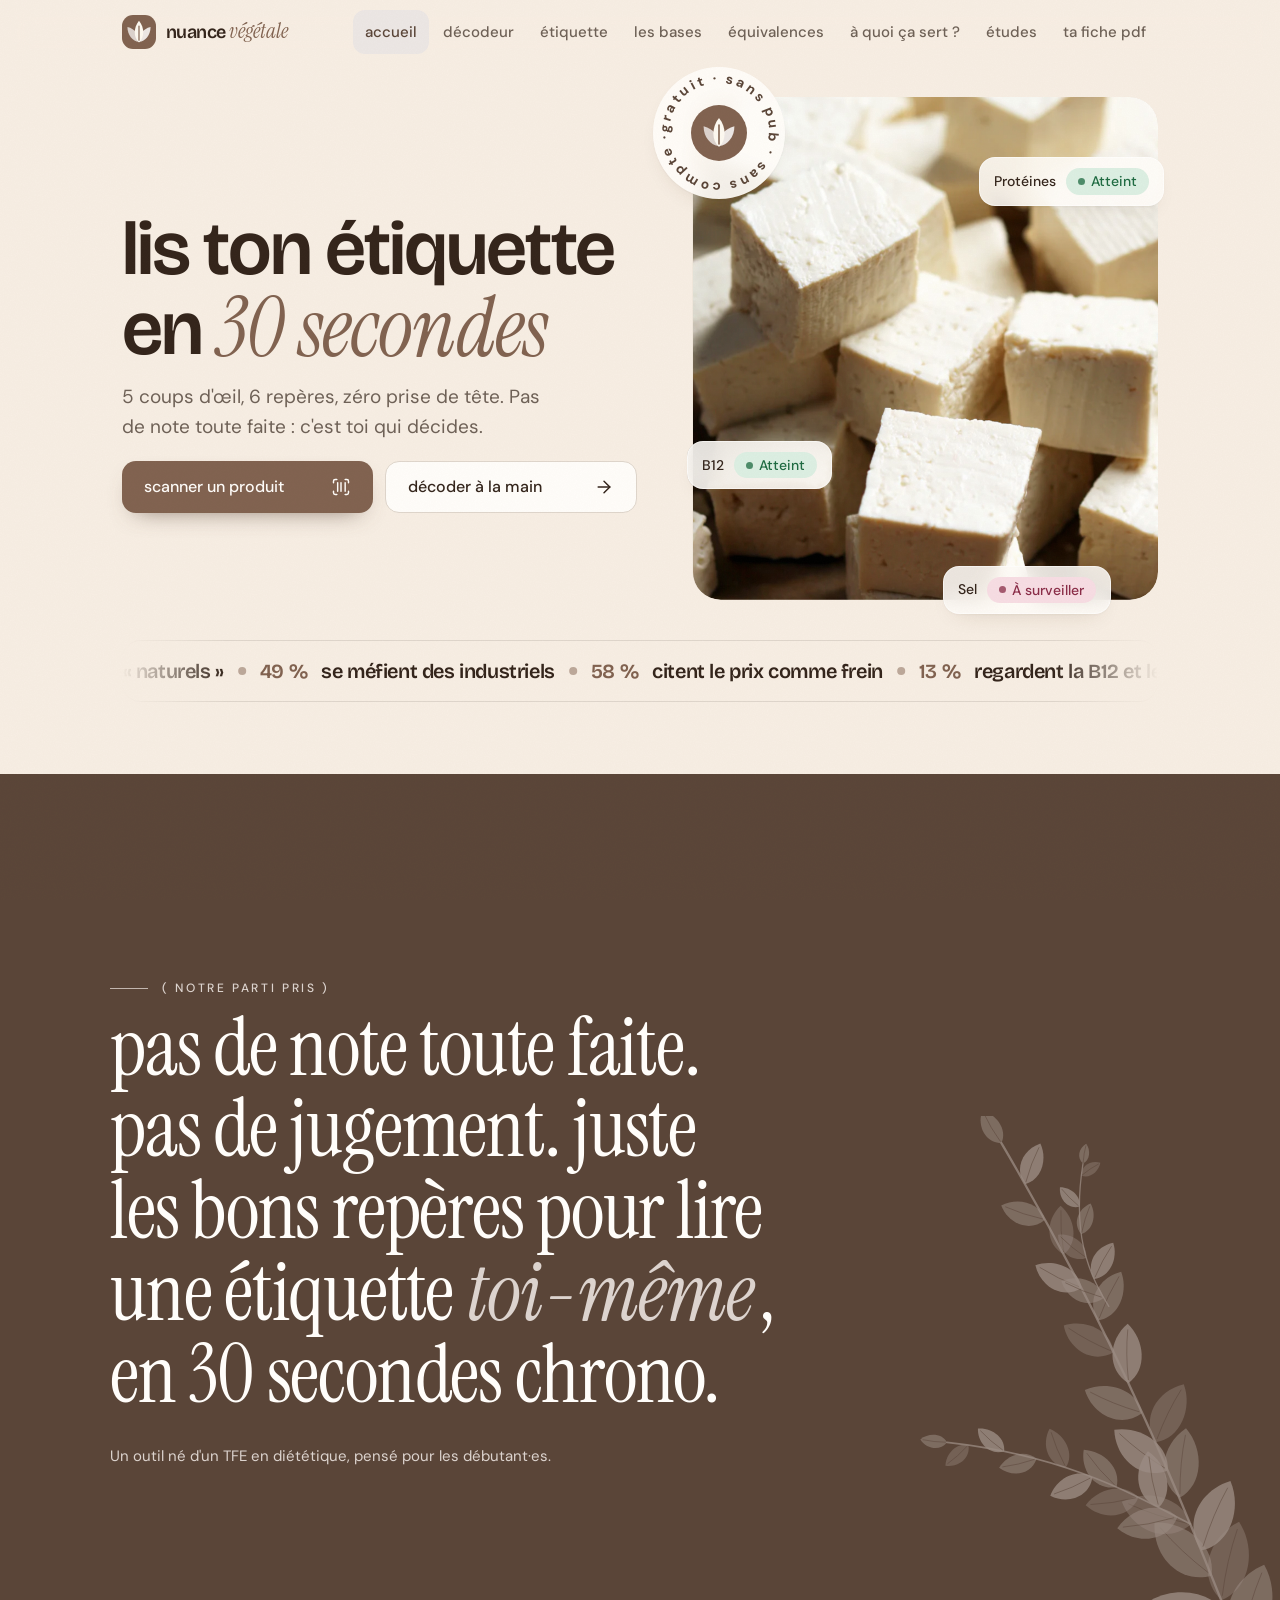
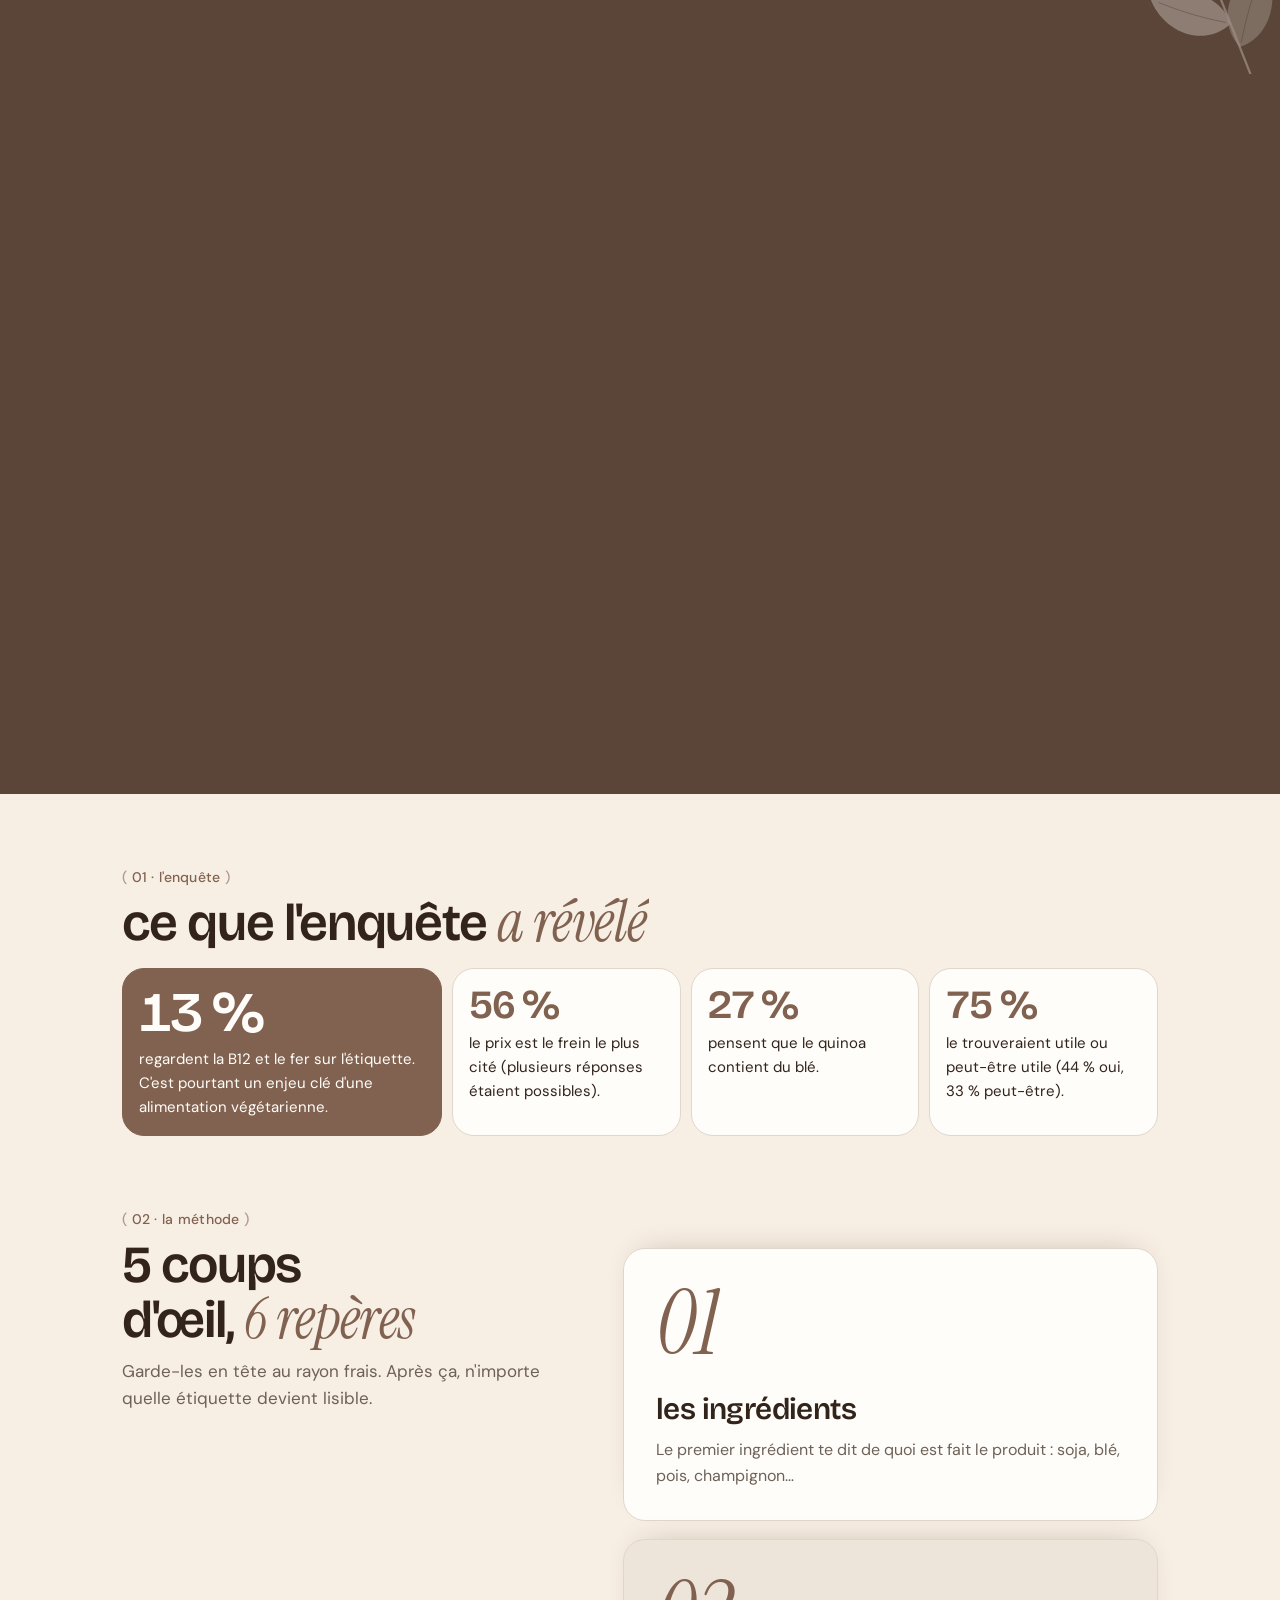
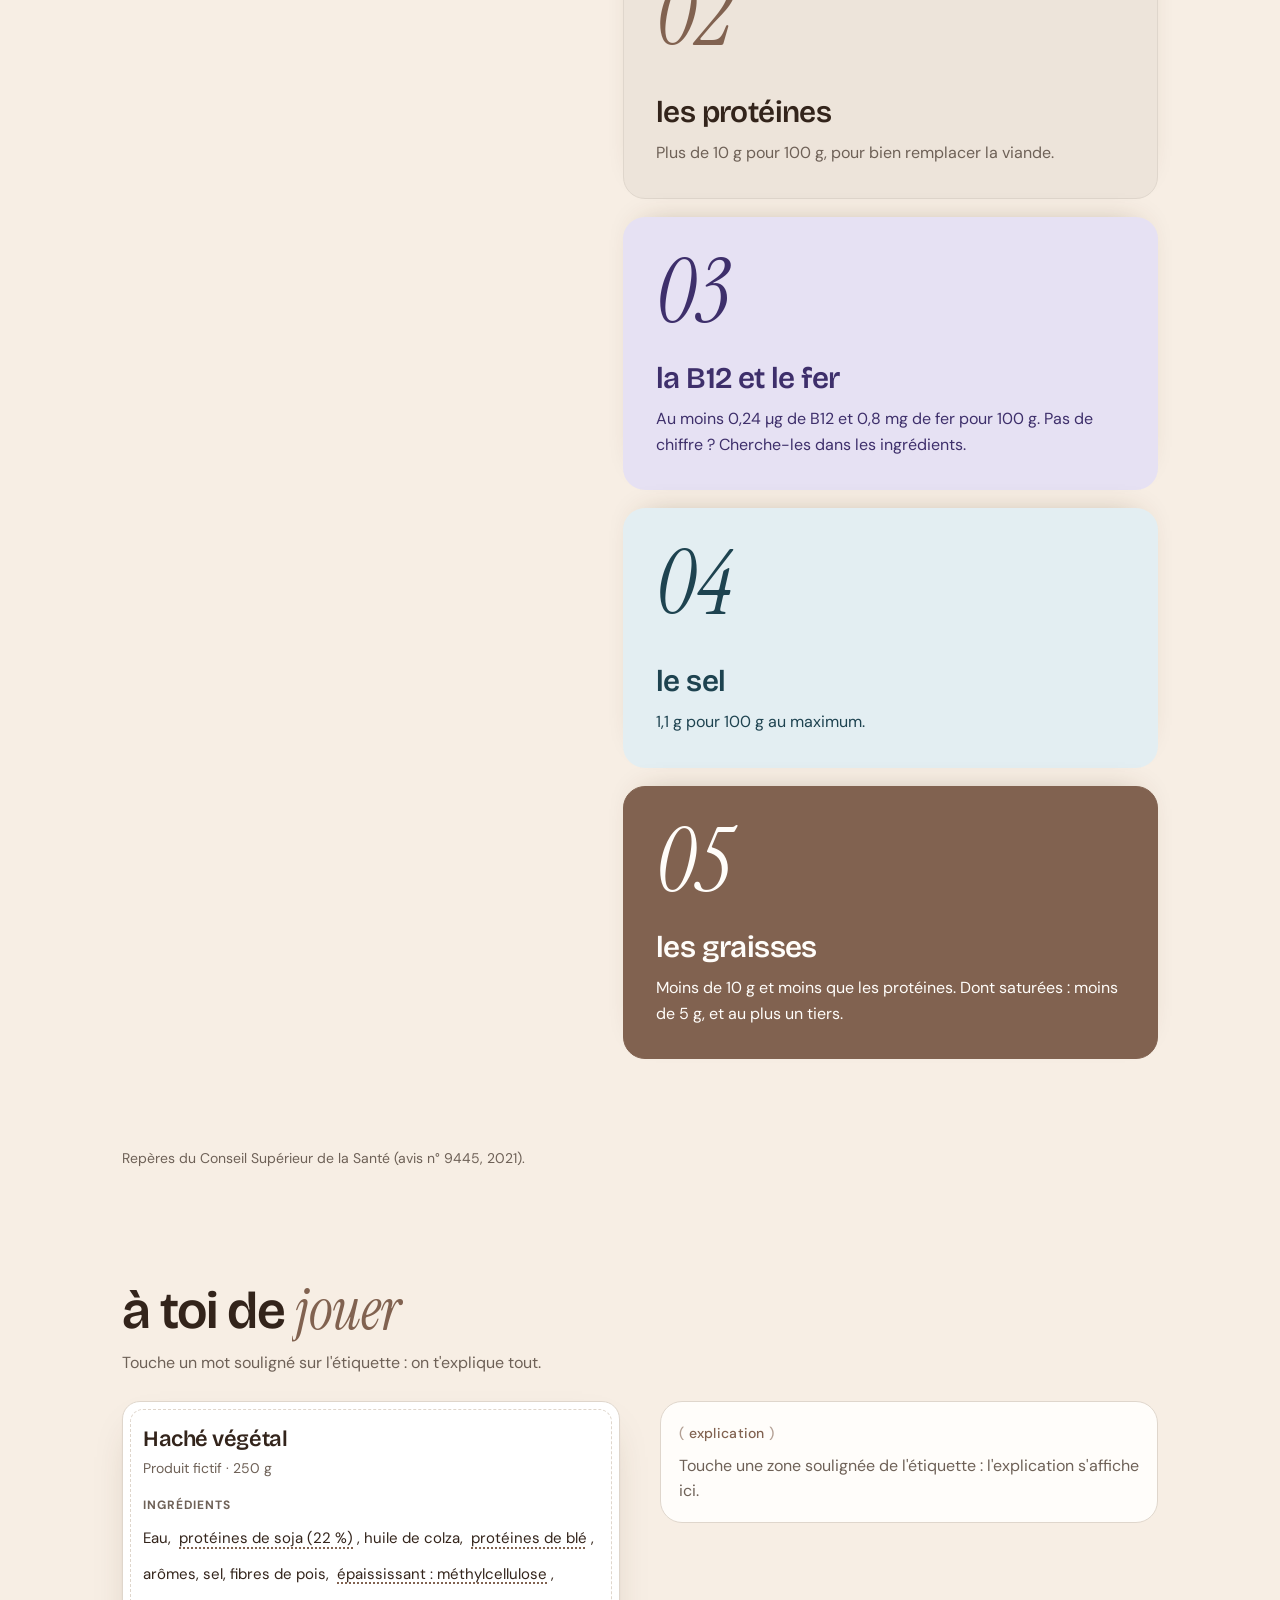
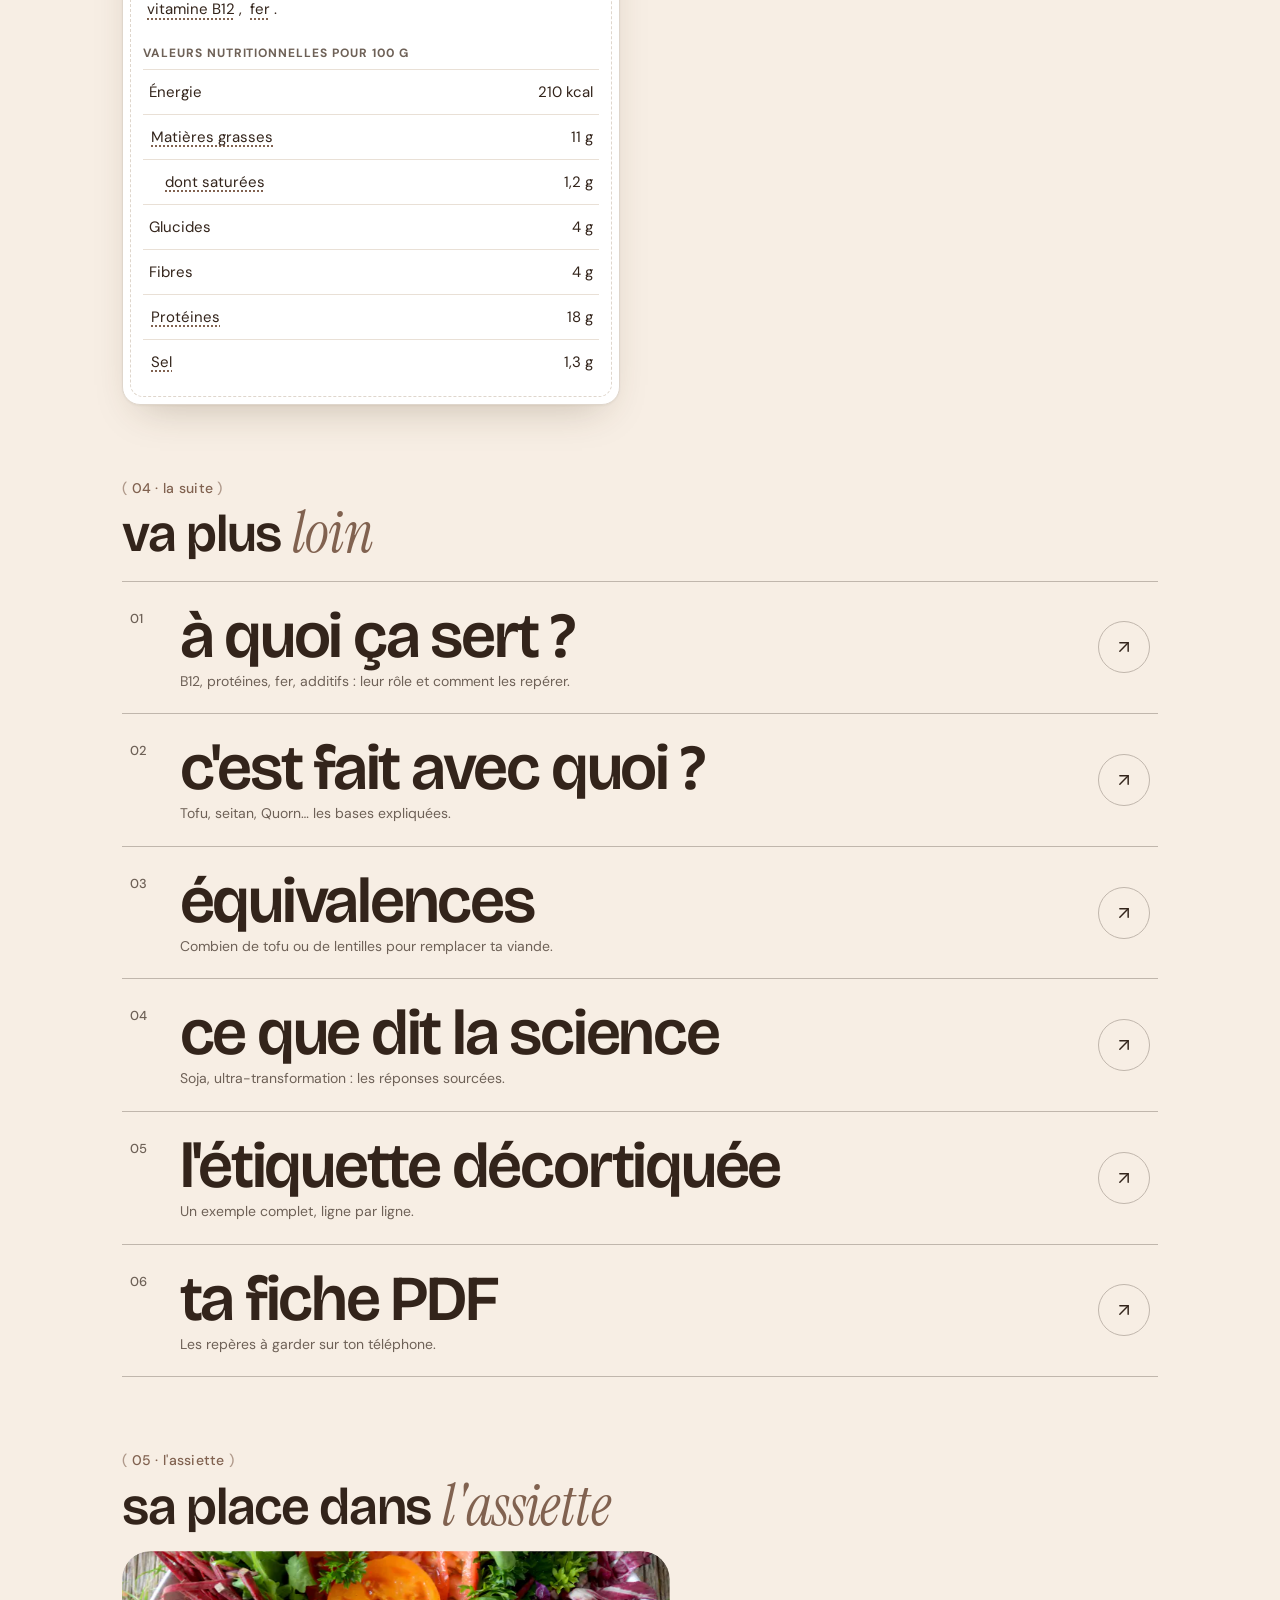
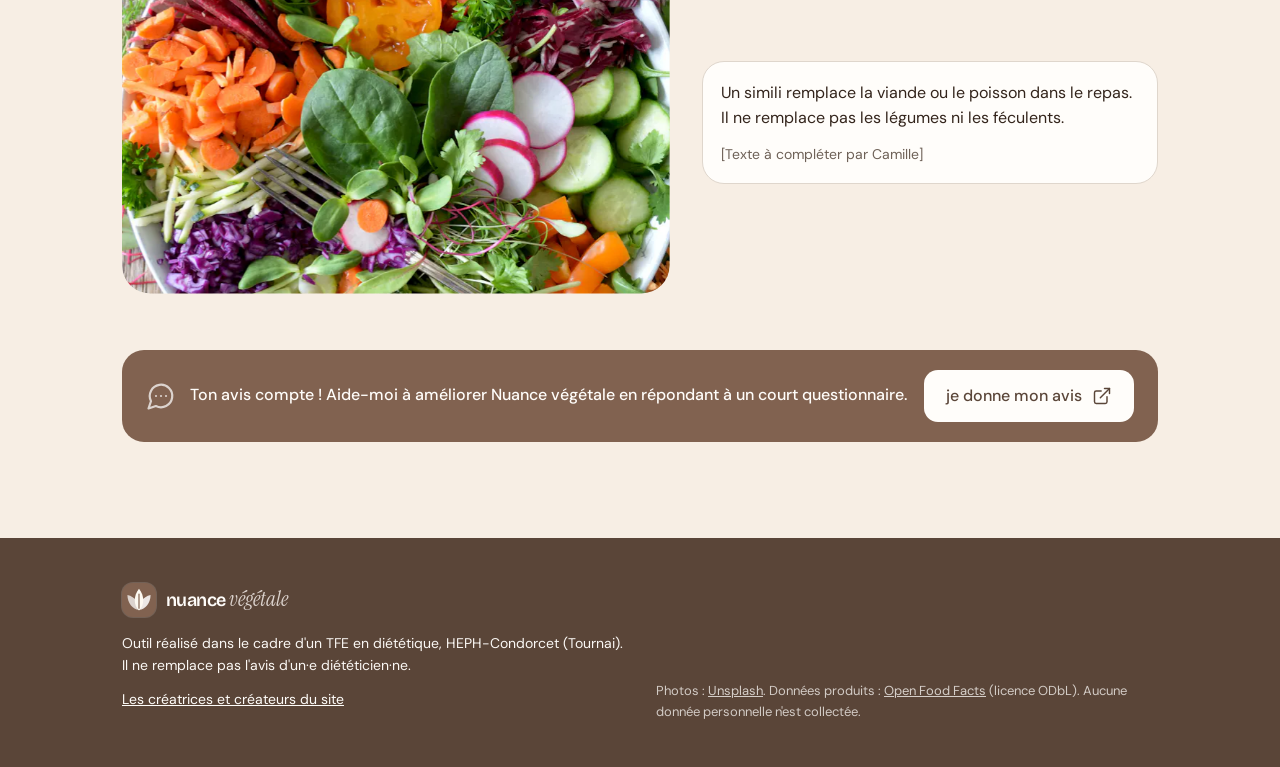
==== commit 7015bc80: "À quoi ça sert ? : nouvelles icônes bicolores pour les fiches Gélule (B12), cosse de pois (protéines" ====
--- a/index.html
+++ b/index.html
@@ -9,9 +9,9 @@
   <meta name="color-scheme" content="only light">
   <link rel="icon" href="images/logo.svg" type="image/svg+xml">
   <script>document.documentElement.classList.add('js');setTimeout(function(){if(!document.querySelector('.titre-anime'))document.documentElement.classList.remove('js')},3000)</script>
-  <script src="js/theme.js?v=20261027"></script>
-  <link rel="stylesheet" href="css/polices.css?v=20261027">
-  <link rel="stylesheet" href="css/style.css?v=20261027">
+  <script src="js/theme.js?v=20261028"></script>
+  <link rel="stylesheet" href="css/polices.css?v=20261028">
+  <link rel="stylesheet" href="css/style.css?v=20261028">
   <link rel="preload" as="image" href="images/hero.webp">
 </head>
 <body>
@@ -284,11 +284,11 @@
   </div>
 </footer>
 
-<script src="js/commun.js?v=20261027"></script>
-<script src="js/menu.js?v=20261027"></script>
-<script src="js/vendor/lenis.min.js?v=20261027"></script>
-<script src="js/avis.js?v=20261027"></script>
-<script src="js/animations.js?v=20261027"></script>
+<script src="js/commun.js?v=20261028"></script>
+<script src="js/menu.js?v=20261028"></script>
+<script src="js/vendor/lenis.min.js?v=20261028"></script>
+<script src="js/avis.js?v=20261028"></script>
+<script src="js/animations.js?v=20261028"></script>
 <script>
   /* « Va plus loin » : sur ordinateur, la photo du lien survolé suit la souris */
   (function () {
--- a/css/style.css
+++ b/css/style.css
@@ -1216,8 +1216,17 @@
 
 /* Page « à quoi ça sert ? » */
 .fiche-nutriment summary { align-items: center; }
-.icone-fiche { width: 40px; height: 40px; border-radius: 13px; }
-.icone-fiche .icone { width: 20px; height: 20px; color: var(--carte); }
+.icone-fiche {
+  width: 48px; height: 48px; border-radius: 15px; flex: none;
+  transition: transform .45s var(--courbe);
+}
+.icone-fiche .icone { width: 28px; height: 28px; stroke-width: 1.6; }
+.icone-fiche.teinte-vert { background: var(--vert-fond); color: var(--vert-texte); }
+.icone-fiche.teinte-lilas { background: var(--lilas-fond); color: var(--lilas-texte); }
+.icone-fiche.teinte-rouge { background: var(--rouge-fond); color: var(--rouge-texte); }
+.icone-fiche.teinte-bleu { background: var(--bleu-fond); color: var(--bleu-texte); }
+.icone-fiche.teinte-orange { background: var(--orange-fond); color: var(--orange-texte); }
+.fiche-nutriment summary:hover .icone-fiche, .fiche-nutriment[open] .icone-fiche { transform: rotate(-8deg) scale(1.06); }
 .titre-fiche-nutriment { display: flex; flex-direction: column; gap: 2px; font-family: var(--police-titre); font-weight: 600; font-size: 19px; letter-spacing: -.01em; }
 .titre-fiche-nutriment small { font-family: var(--police-texte); font-weight: 400; font-size: 14px; color: var(--texte-2); letter-spacing: 0; }
 .sous-titre-fiche {
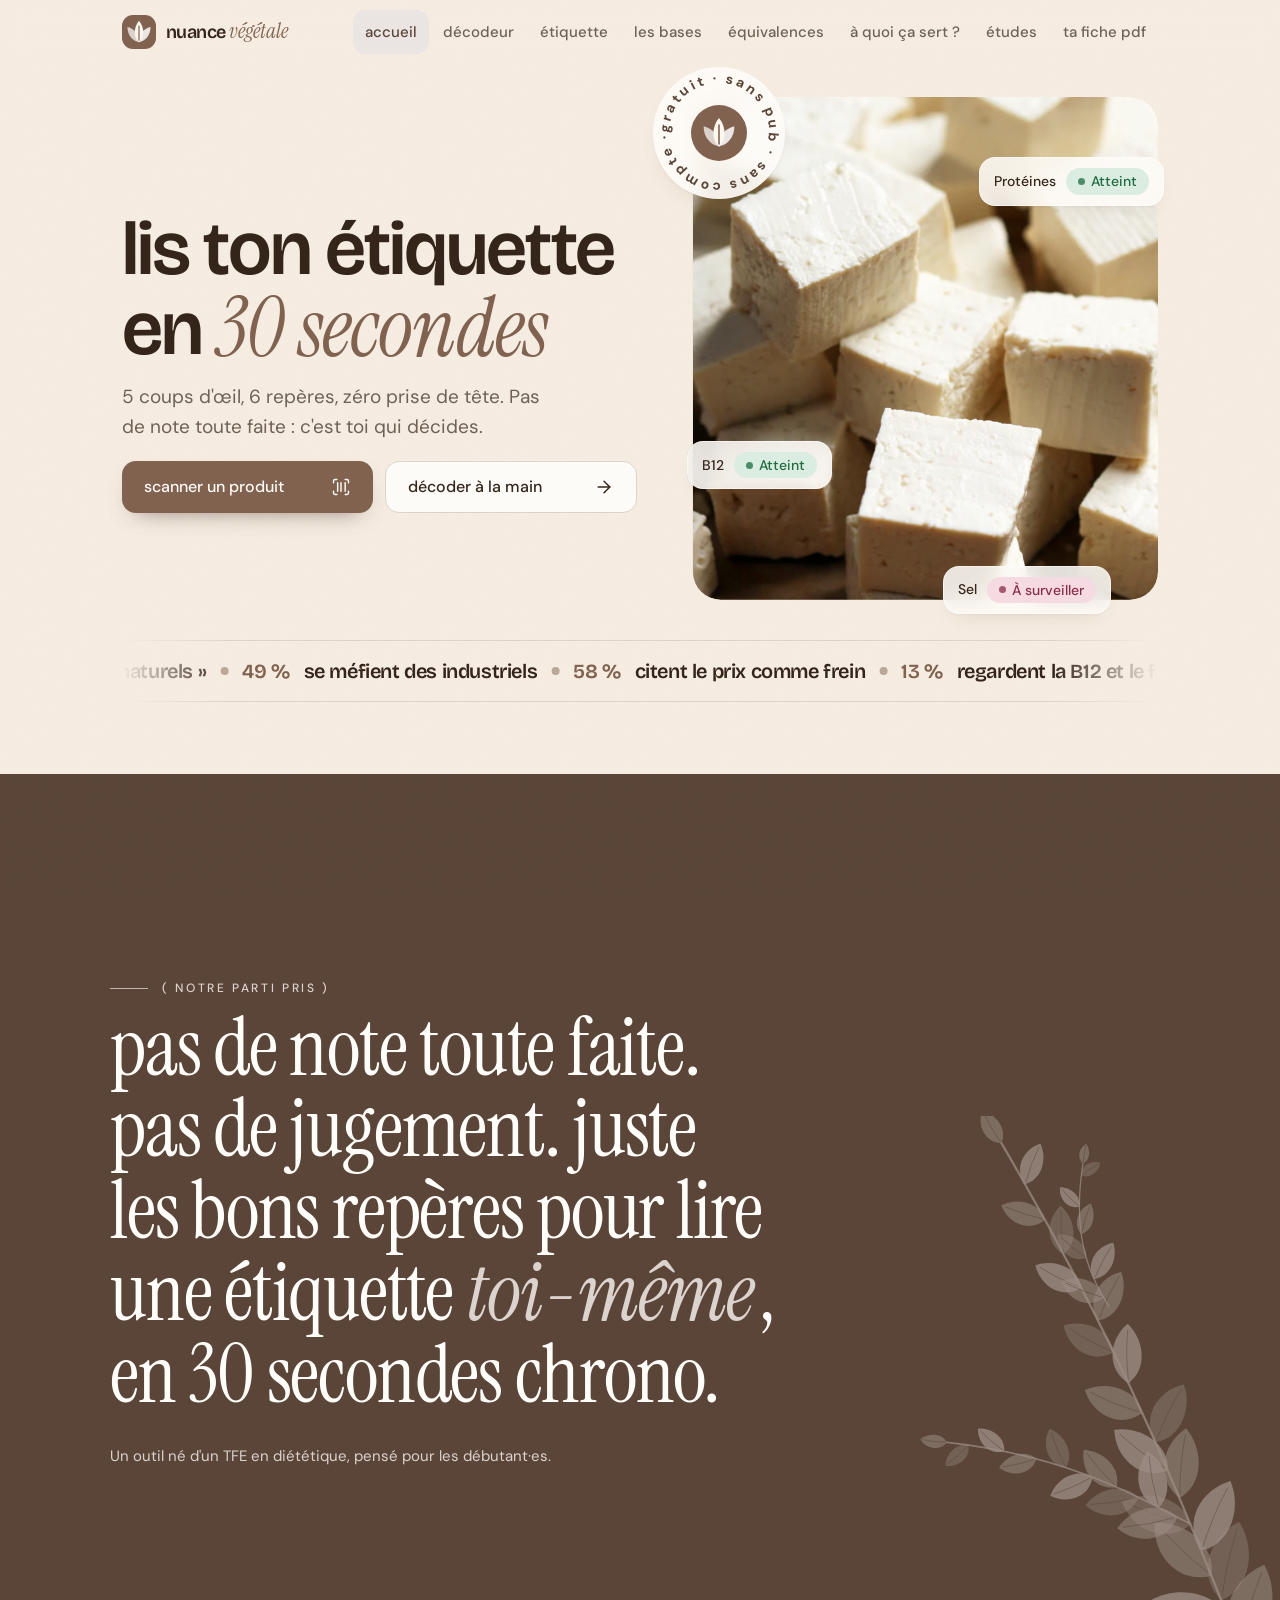
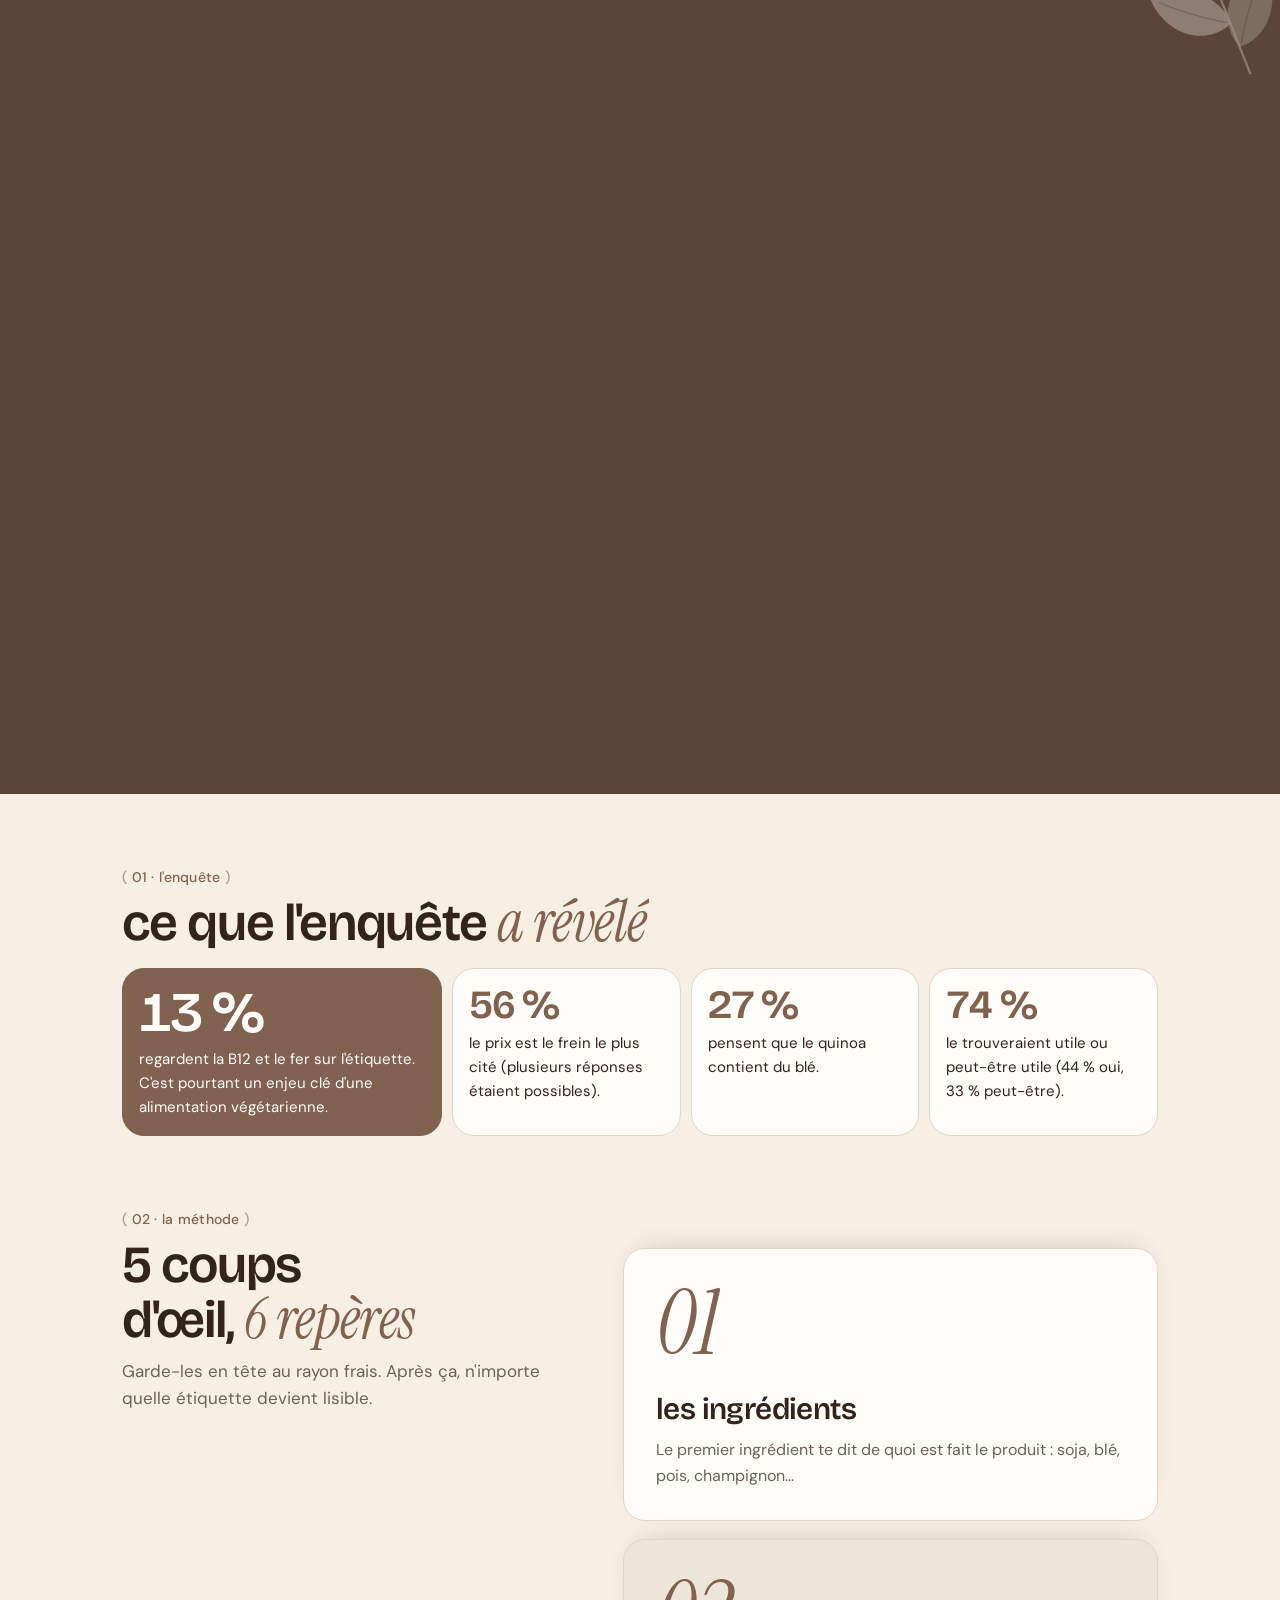
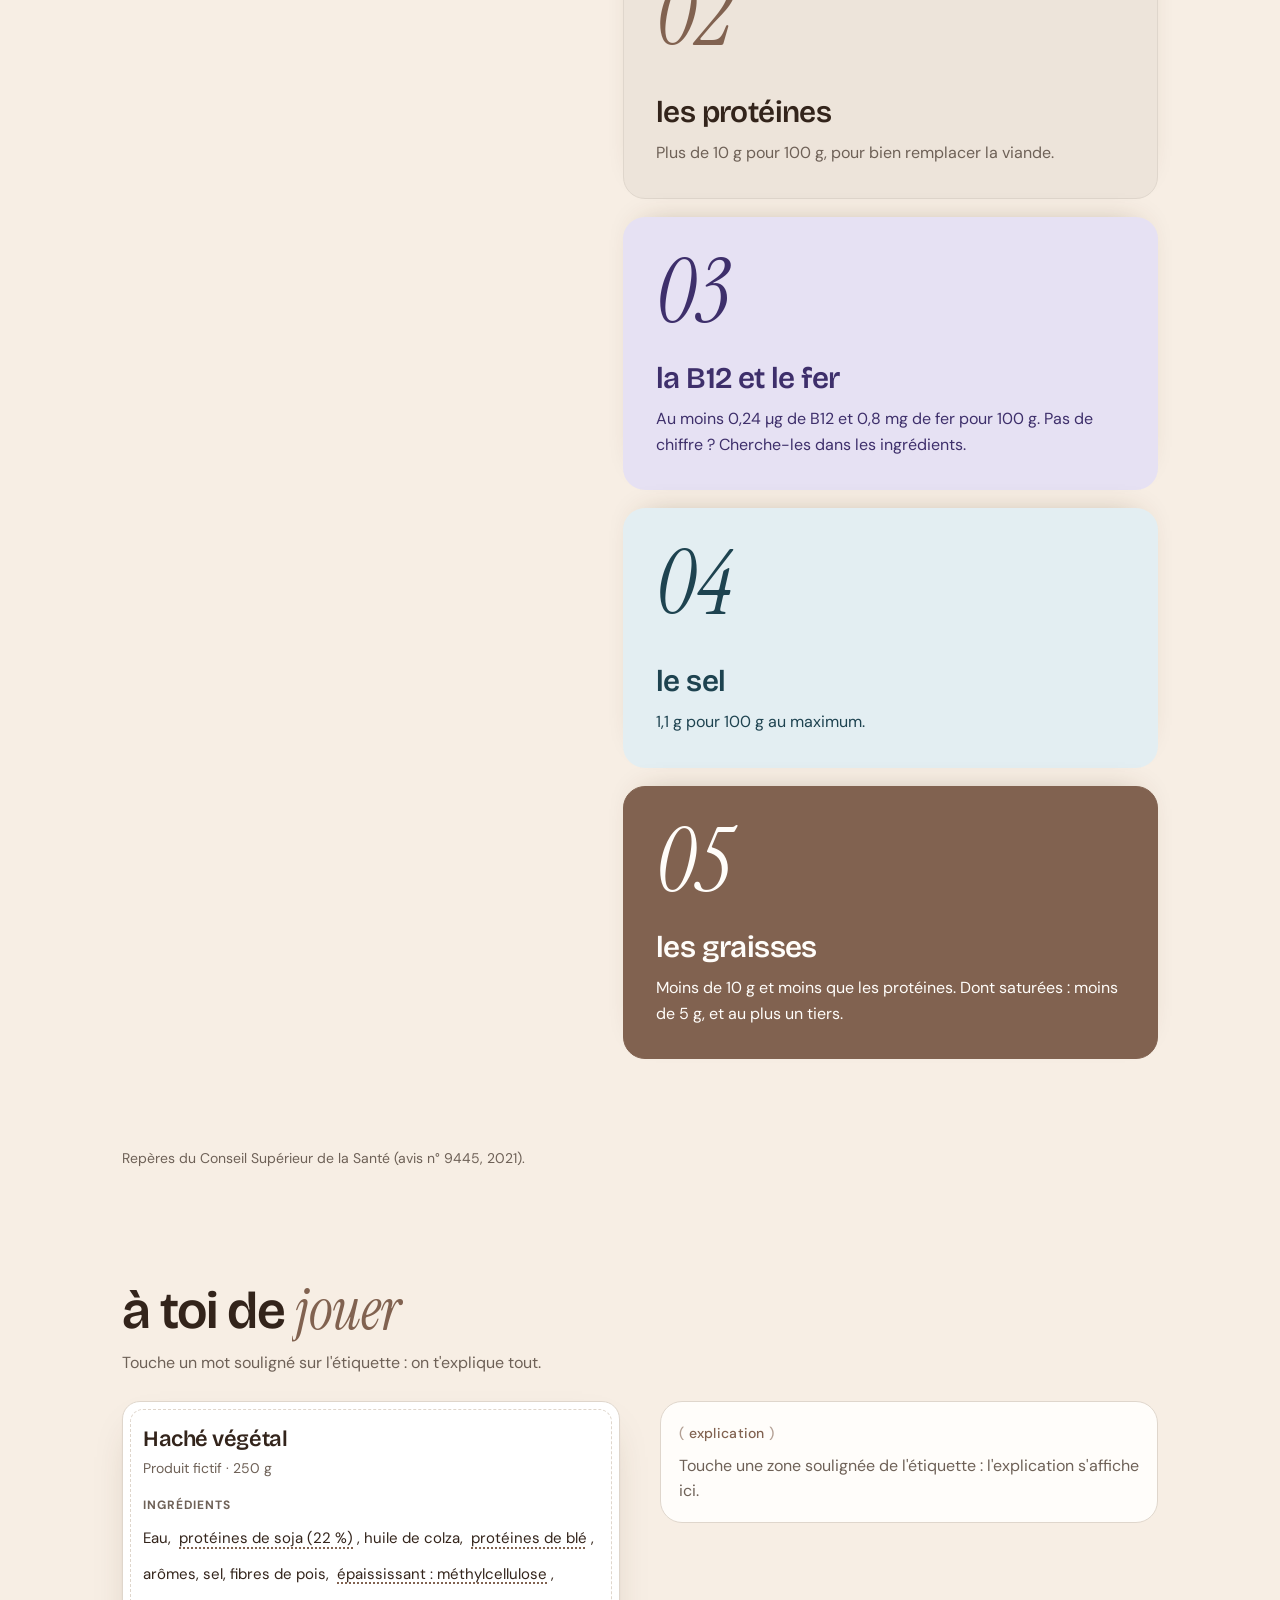
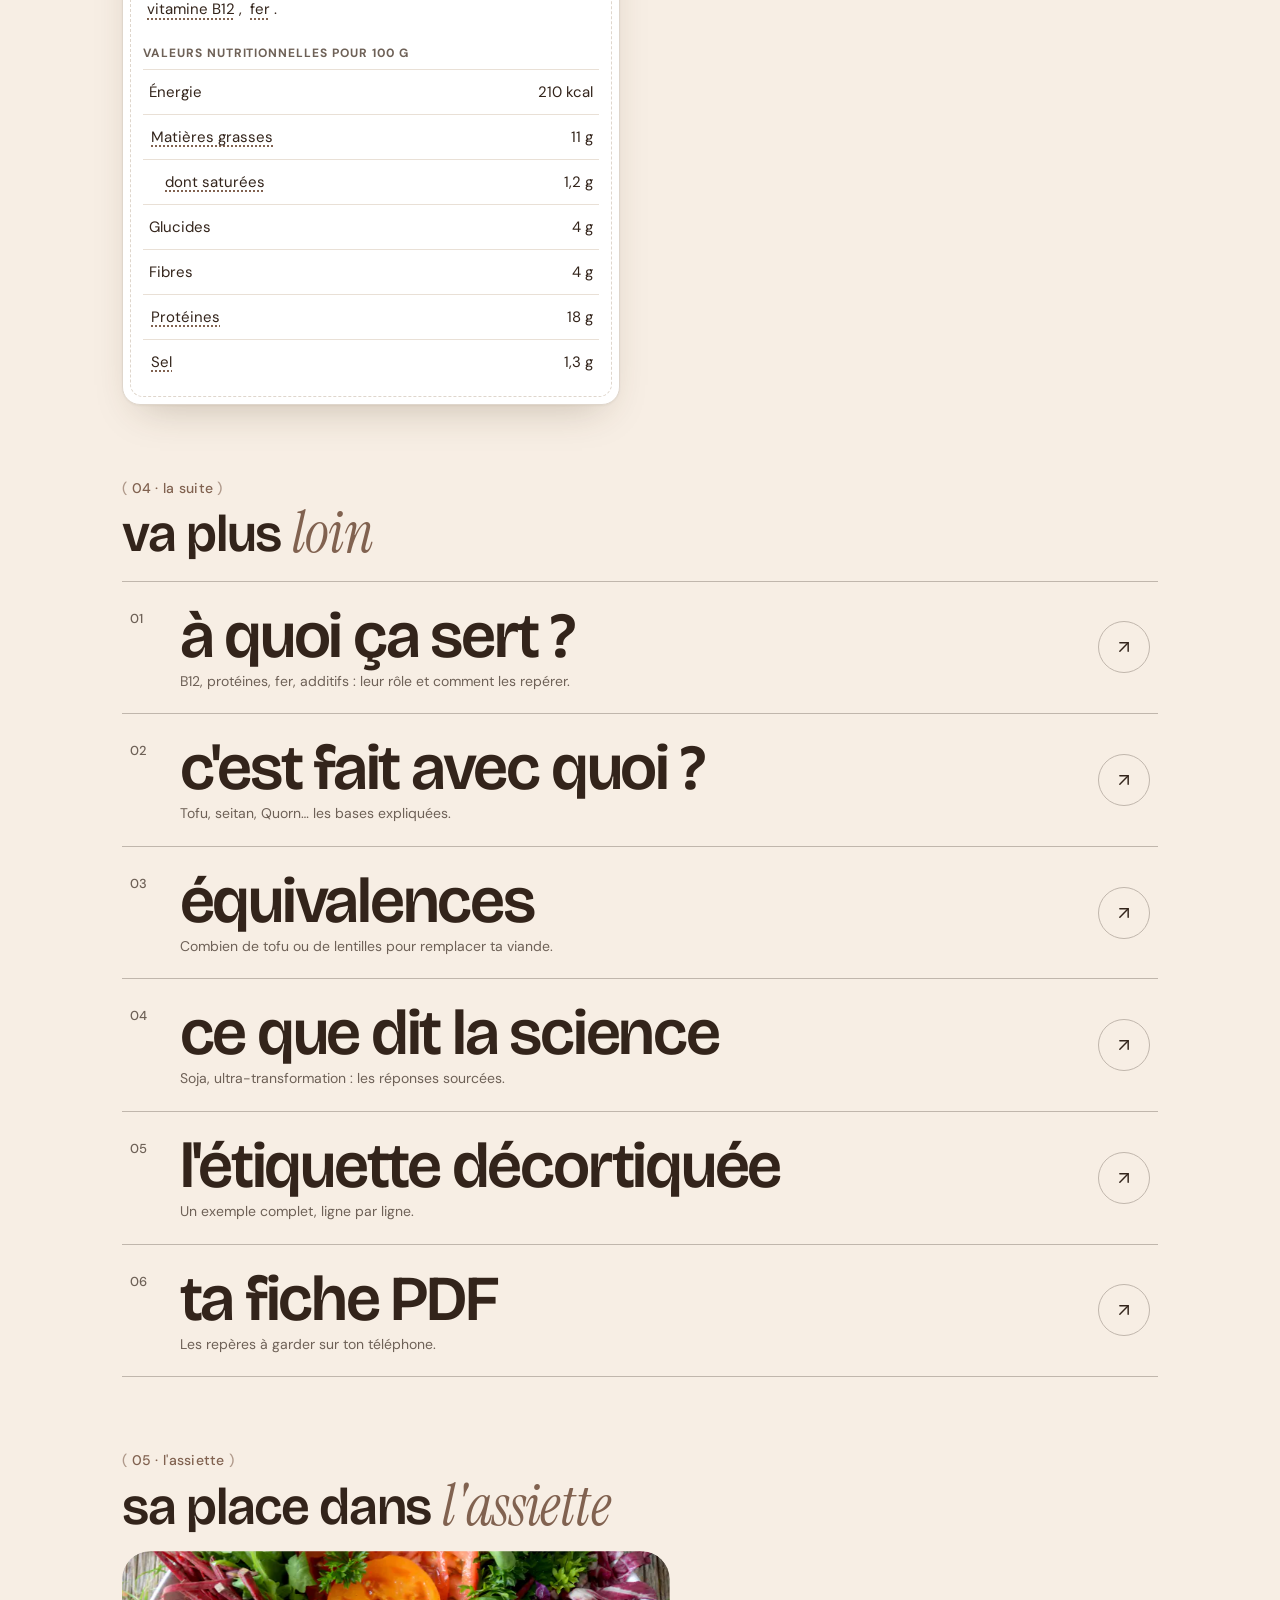
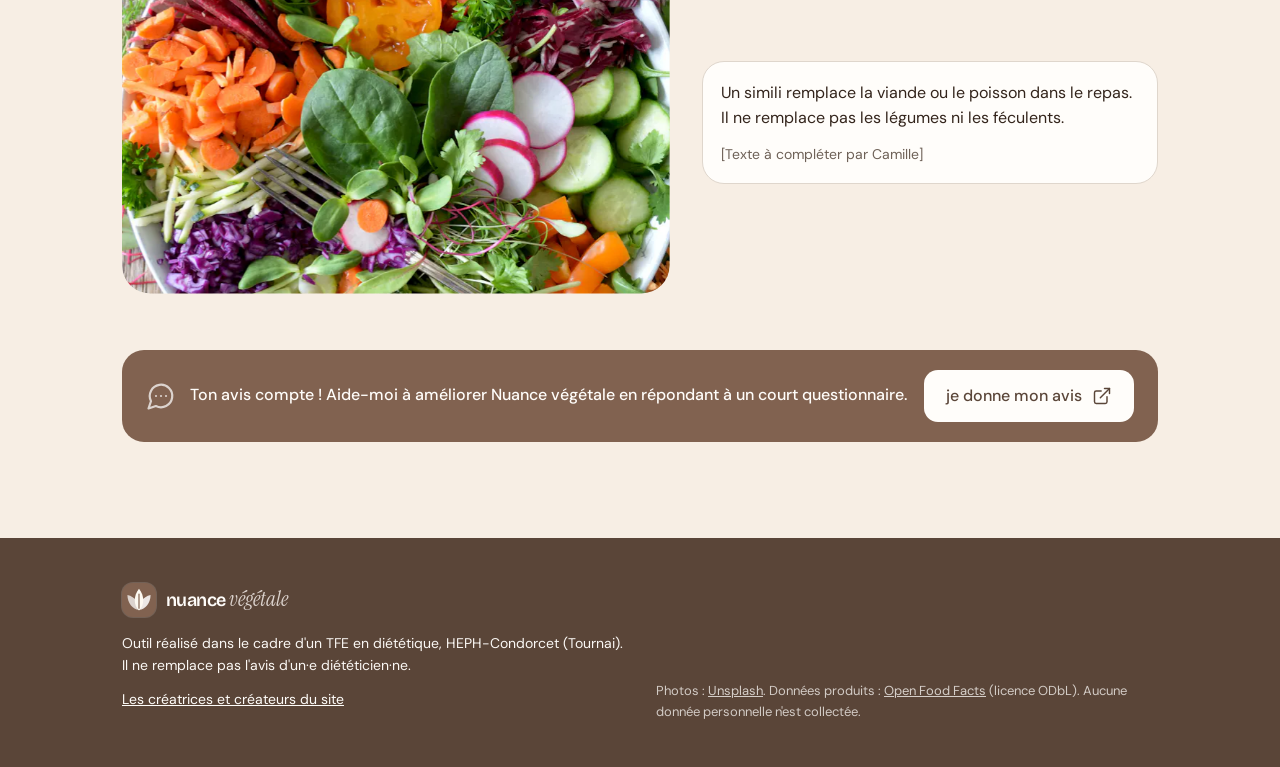
==== commit 38231a6b: "Équivalences : complémentarité expliquée par un schéma et des « formules » - Schéma animé : lysine e" ====
--- a/index.html
+++ b/index.html
@@ -9,9 +9,9 @@
   <meta name="color-scheme" content="only light">
   <link rel="icon" href="images/logo.svg" type="image/svg+xml">
   <script>document.documentElement.classList.add('js');setTimeout(function(){if(!document.querySelector('.titre-anime'))document.documentElement.classList.remove('js')},3000)</script>
-  <script src="js/theme.js?v=20261028"></script>
-  <link rel="stylesheet" href="css/polices.css?v=20261028">
-  <link rel="stylesheet" href="css/style.css?v=20261028">
+  <script src="js/theme.js?v=20261029"></script>
+  <link rel="stylesheet" href="css/polices.css?v=20261029">
+  <link rel="stylesheet" href="css/style.css?v=20261029">
   <link rel="preload" as="image" href="images/hero.webp">
 </head>
 <body>
@@ -284,11 +284,11 @@
   </div>
 </footer>
 
-<script src="js/commun.js?v=20261028"></script>
-<script src="js/menu.js?v=20261028"></script>
-<script src="js/vendor/lenis.min.js?v=20261028"></script>
-<script src="js/avis.js?v=20261028"></script>
-<script src="js/animations.js?v=20261028"></script>
+<script src="js/commun.js?v=20261029"></script>
+<script src="js/menu.js?v=20261029"></script>
+<script src="js/vendor/lenis.min.js?v=20261029"></script>
+<script src="js/avis.js?v=20261029"></script>
+<script src="js/animations.js?v=20261029"></script>
 <script>
   /* « Va plus loin » : sur ordinateur, la photo du lien survolé suit la souris */
   (function () {
--- a/css/style.css
+++ b/css/style.css
@@ -1410,26 +1410,6 @@
 @media (min-width: 720px) { .grille-createurs { grid-template-columns: 1fr 1fr; } }
 
 /* ============ Équivalences et complémentarité ============ */
-.comp-phrase {
-  margin: 12px 0; padding: 12px 14px; border-radius: 16px;
-  background: var(--sauge-clair); color: var(--texte); font-weight: 500;
-}
-.grille-assiettes { display: grid; gap: 14px; margin-top: 14px; }
-@media (min-width: 720px) { .grille-assiettes { grid-template-columns: 1fr 1fr; } }
-@media (min-width: 1024px) { .grille-assiettes { grid-template-columns: repeat(3, 1fr); } }
-.assiette h3 { margin: 14px 0 6px; font-size: 18px; }
-.assiette-visuel {
-  display: flex; flex-direction: column; align-items: center; justify-content: center; gap: 4px;
-  aspect-ratio: 1; max-width: 150px; margin: 0 auto; padding: 14px; border-radius: 50%;
-  background: radial-gradient(circle, var(--carte) 0 58%, var(--fond-2) 59% 100%);
-  border: 1px solid var(--contour); text-align: center;
-}
-.assiette-part { padding: 6px 10px; border-radius: 999px; font-size: 13px; font-weight: 600; line-height: 1.2; }
-.assiette-part.part-0 { background: var(--vert-fond); color: var(--vert-texte); }
-.assiette-part.part-1 { background: var(--lilas-fond); color: var(--lilas-texte); }
-.assiette-plus { font-weight: 700; color: var(--texte-2); }
-.assiette-exemples { margin: 0; padding-left: 18px; }
-.assiette-pourquoi { margin: 10px 0 0; font-size: 14px; color: var(--texte-2); }
 
 /* ============ Décodeur : l'étiquette à remplir ============ */
 /* Comme le tableau nutritionnel au dos du paquet, dans le même ordre : on recopie ligne par ligne */
@@ -1738,3 +1718,57 @@
   .eq-icones { margin-top: 6px; }
   .eq-icones.oeufs span { width: 32px; height: 40px; }
 }
+
+/* ============ Équivalences : la complémentarité, en clair ============ */
+.comp-principe { display: grid; gap: 14px; margin-top: 8px; }
+@media (min-width: 900px) { .comp-principe { grid-template-columns: 1.1fr 1fr; align-items: center; gap: 28px; } }
+.puzzle {
+  padding: 18px 16px 14px; border-radius: 26px; background: var(--principal-survol); color: var(--carte);
+}
+.pz-tete, .pz-ligne { display: grid; grid-template-columns: 6.6em 1fr 1fr; align-items: center; gap: 10px; }
+.pz-tete { margin-bottom: 6px; font-size: 12px; letter-spacing: .06em; text-transform: uppercase; color: color-mix(in srgb, var(--carte) 70%, transparent); }
+.pz-ligne { padding: 9px 0; border-top: 1px solid color-mix(in srgb, var(--carte) 14%, transparent); }
+.pz-nom { font: 600 15px var(--police-titre); }
+.pz-barre { position: relative; height: 14px; border-radius: 99px; background: color-mix(in srgb, var(--carte) 14%, transparent); }
+.pz-barre i {
+  position: absolute; inset: 0; border-radius: inherit; background: var(--sur-fonce);
+  transform-origin: left; transform: scaleX(0); transition: transform 1.1s var(--courbe);
+}
+.pz-barre.faible i { background: #F4B9A6; }
+.comp-principe.visible .pz-barre i, html:not(.js) .pz-barre i { transform: scaleX(var(--v)); }
+.pz-ligne:nth-child(3) .pz-barre i { transition-delay: .15s; }
+.pz-ensemble .pz-barre i { transition-delay: .5s; background: var(--carte); }
+.pz-barre b {
+  position: absolute; right: -4px; top: 50%; display: grid; place-items: center; width: 22px; height: 22px; margin-top: -11px;
+  border-radius: 50%; background: var(--vert-texte); color: var(--vert-fond); font-size: 12px;
+  transform: scale(0); transition: transform .5s var(--courbe) 1.2s;
+}
+.comp-principe.visible .pz-barre b { transform: scale(1); }
+.pz-ensemble { margin-top: 4px; padding-top: 12px; border-top: 2px dashed color-mix(in srgb, var(--carte) 30%, transparent); }
+.pz-ensemble .pz-nom { color: var(--sur-fonce); }
+.pz-legende { margin: 8px 0 0; font-size: 12px; color: color-mix(in srgb, var(--carte) 60%, transparent); }
+.comp-texte p { margin: 0 0 10px; }
+.comp-texte > p:first-child { font-size: 17px; line-height: 1.5; }
+.comp-phrase {
+  display: flex; gap: 10px; align-items: flex-start; margin: 4px 0 12px !important; padding: 12px 14px; border-radius: 16px;
+  background: var(--sauge-clair); color: var(--texte); font-weight: 500;
+}
+.comp-phrase .icone { margin-top: 1px; color: var(--principal); }
+
+.comp-groupe { display: flex; align-items: center; gap: 10px; margin: 34px 0 12px; font: 600 20px var(--police-titre); letter-spacing: -.02em; }
+.comp-pastille { display: grid; place-items: center; width: 30px; height: 30px; border-radius: 10px; background: var(--principal); color: var(--carte); font-size: 17px; }
+.comp-pastille.seul { background: var(--vert-texte); }
+.grille-formules { display: grid; gap: 10px; }
+@media (min-width: 720px) { .grille-formules { grid-template-columns: 1fr 1fr; gap: 14px; } }
+.formule { padding: 16px; border-radius: 22px; background: var(--carte); border: 1px solid var(--contour); }
+.formule-tete { display: flex; flex-wrap: wrap; align-items: center; gap: 6px; }
+.famille { padding: 6px 11px; border-radius: 999px; font: 600 13px/1.1 var(--police-titre); }
+.famille.f0 { background: #F6E3B8; color: #6B4A12; }
+.famille.f1 { background: var(--lilas-fond); color: var(--lilas-texte); }
+.famille.complet { background: var(--vert-fond); color: var(--vert-texte); }
+.formule-op { font: 600 16px var(--police-titre); color: var(--texte-2); }
+.formule h4 { margin: 14px 0 8px; font: 600 17px/1.25 var(--police-titre); letter-spacing: -.01em; }
+.formule-exemples { display: flex; flex-wrap: wrap; gap: 6px; margin: 0; padding: 0; list-style: none; }
+.formule-exemples li { padding: 6px 10px; border-radius: 10px; background: var(--fond-2); font-size: 14px; }
+.formule-pourquoi { margin: 12px 0 0; font-size: 14px; line-height: 1.45; color: var(--texte-2); }
+.formule-source { margin: 8px 0 0; font-size: 12px; color: var(--texte-2); opacity: .8; }
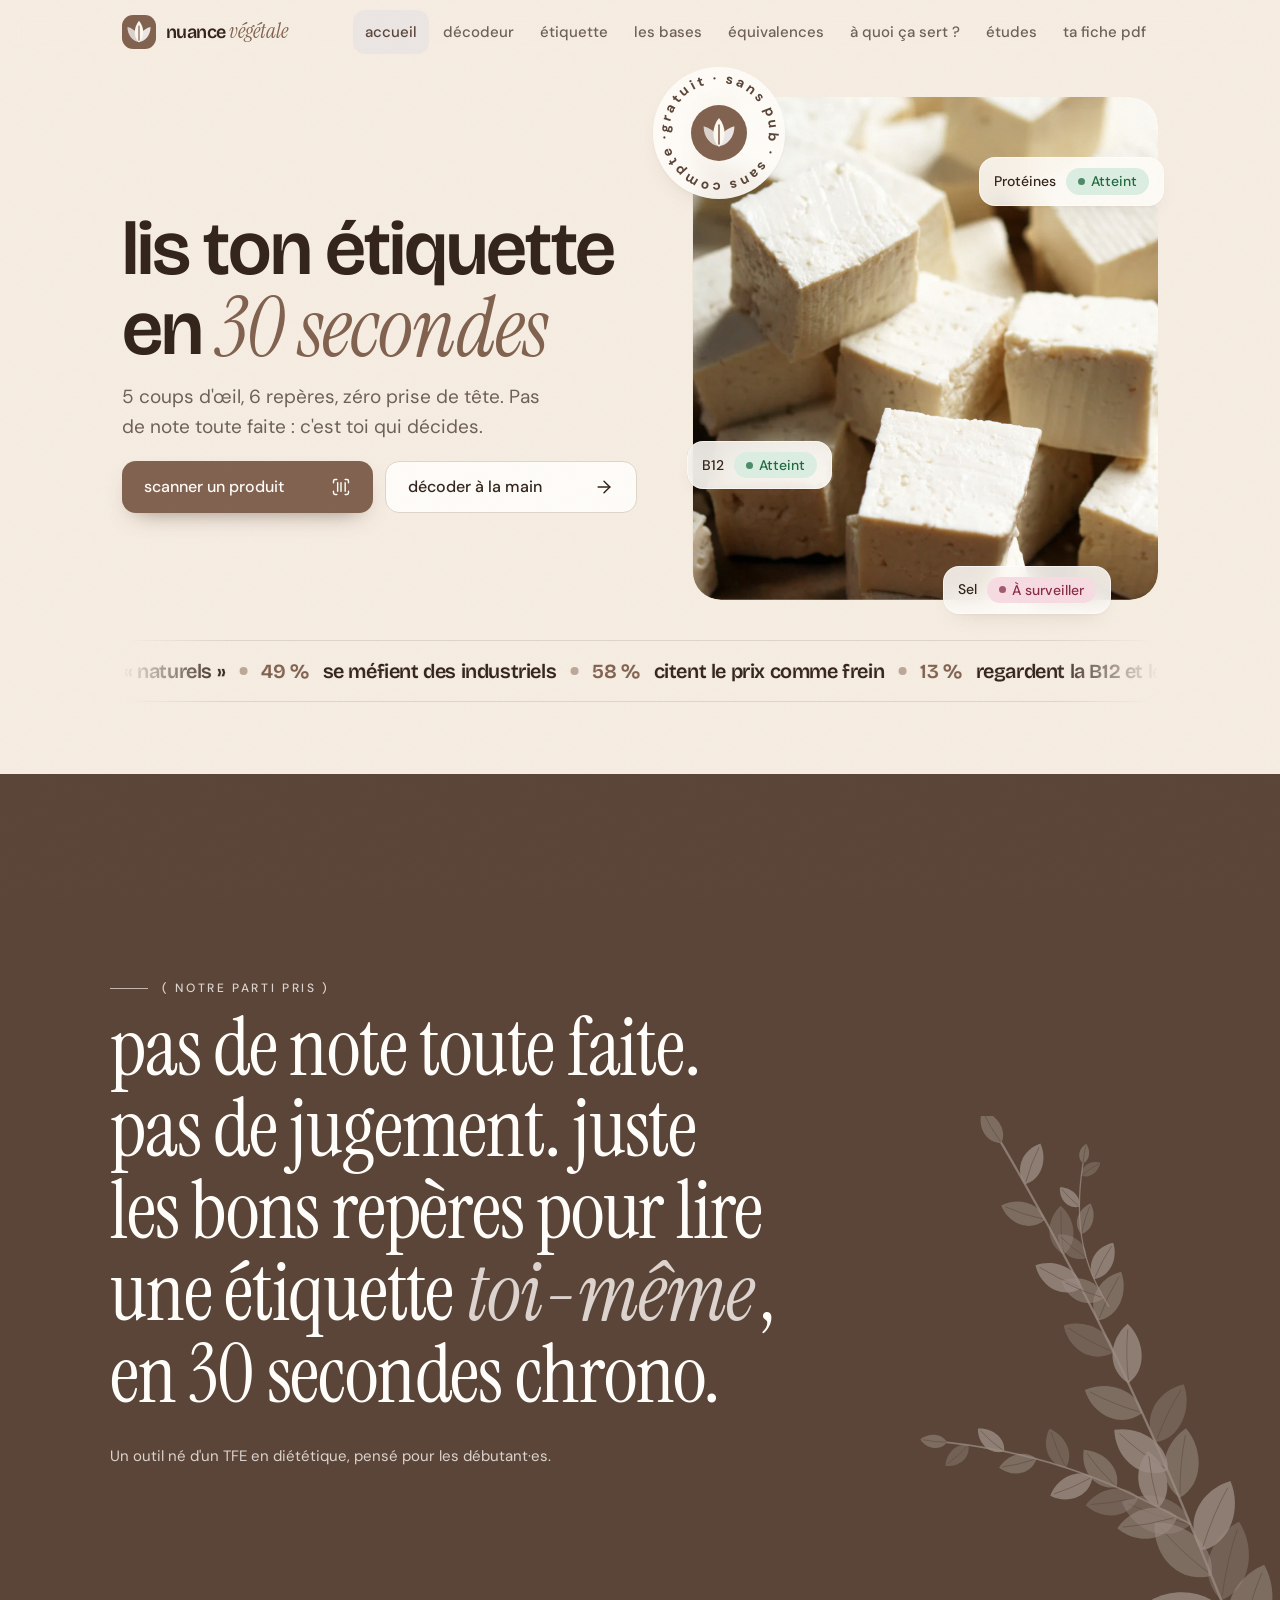
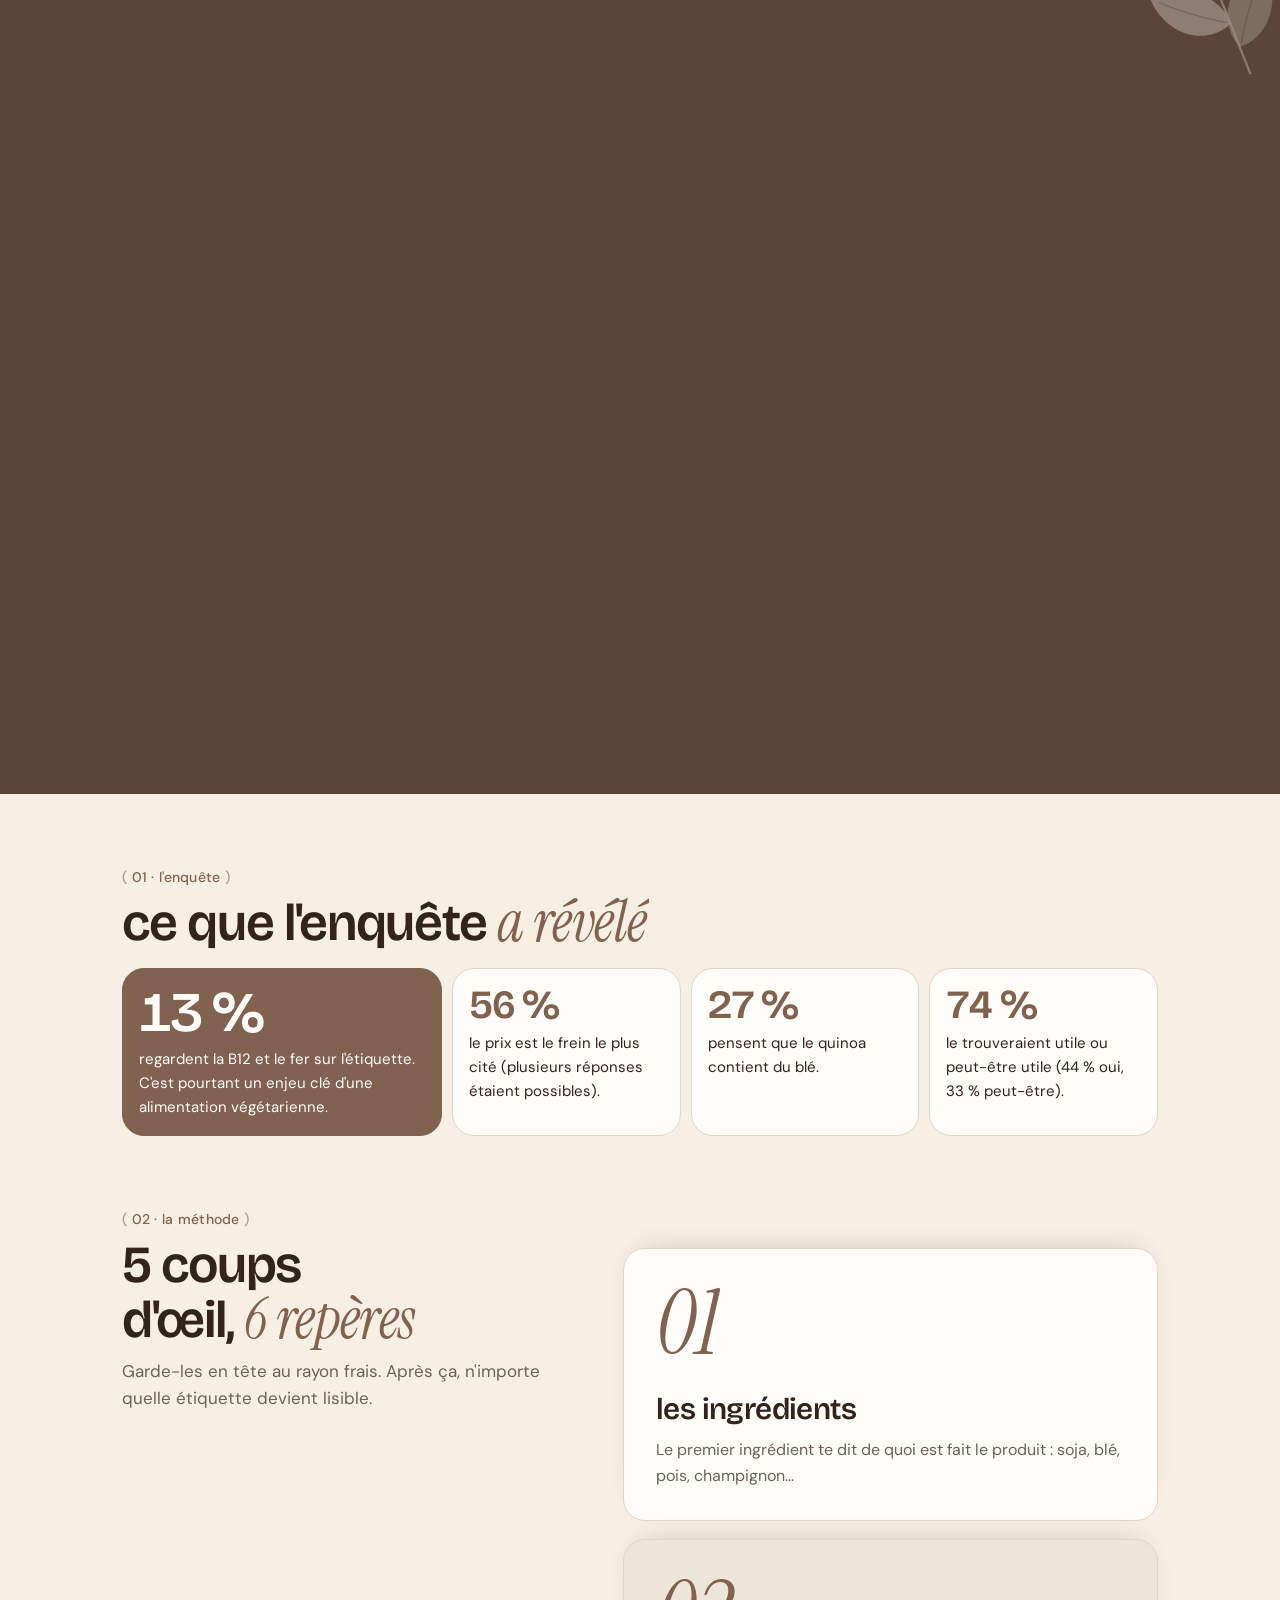
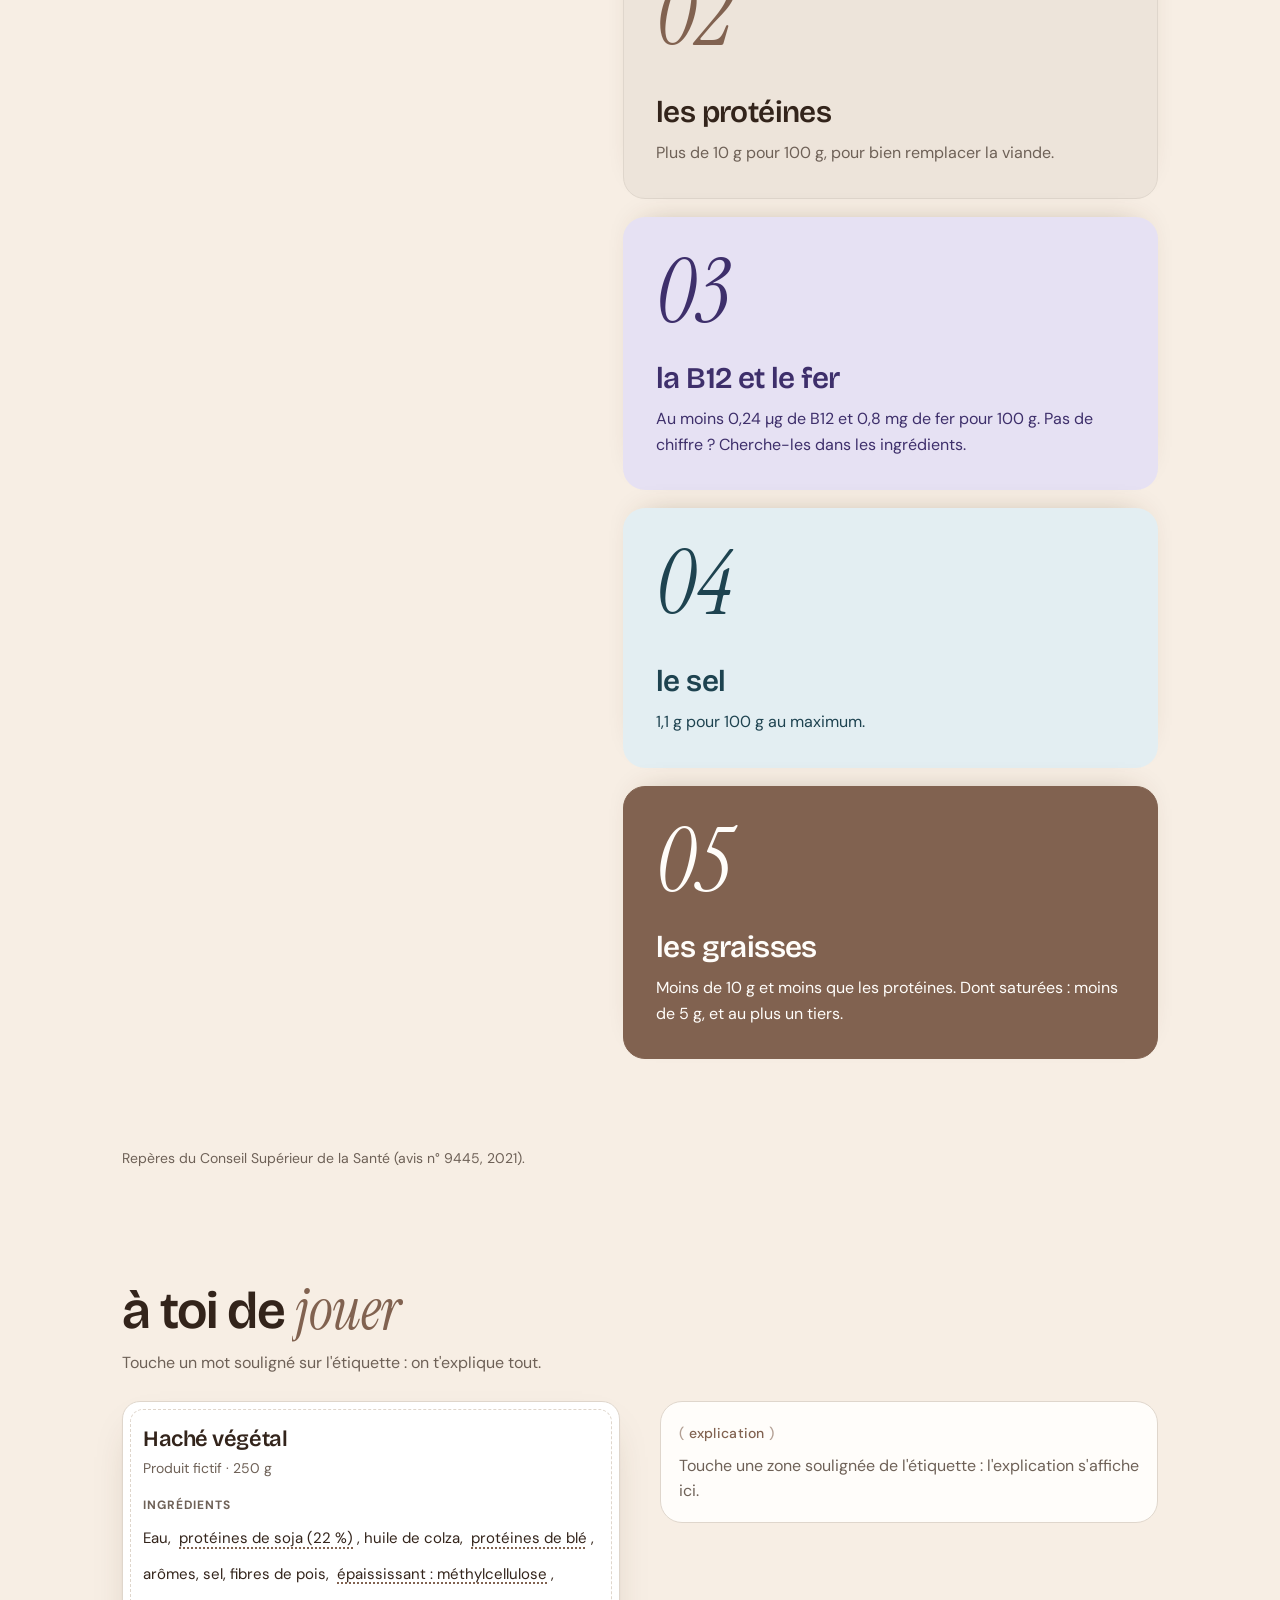
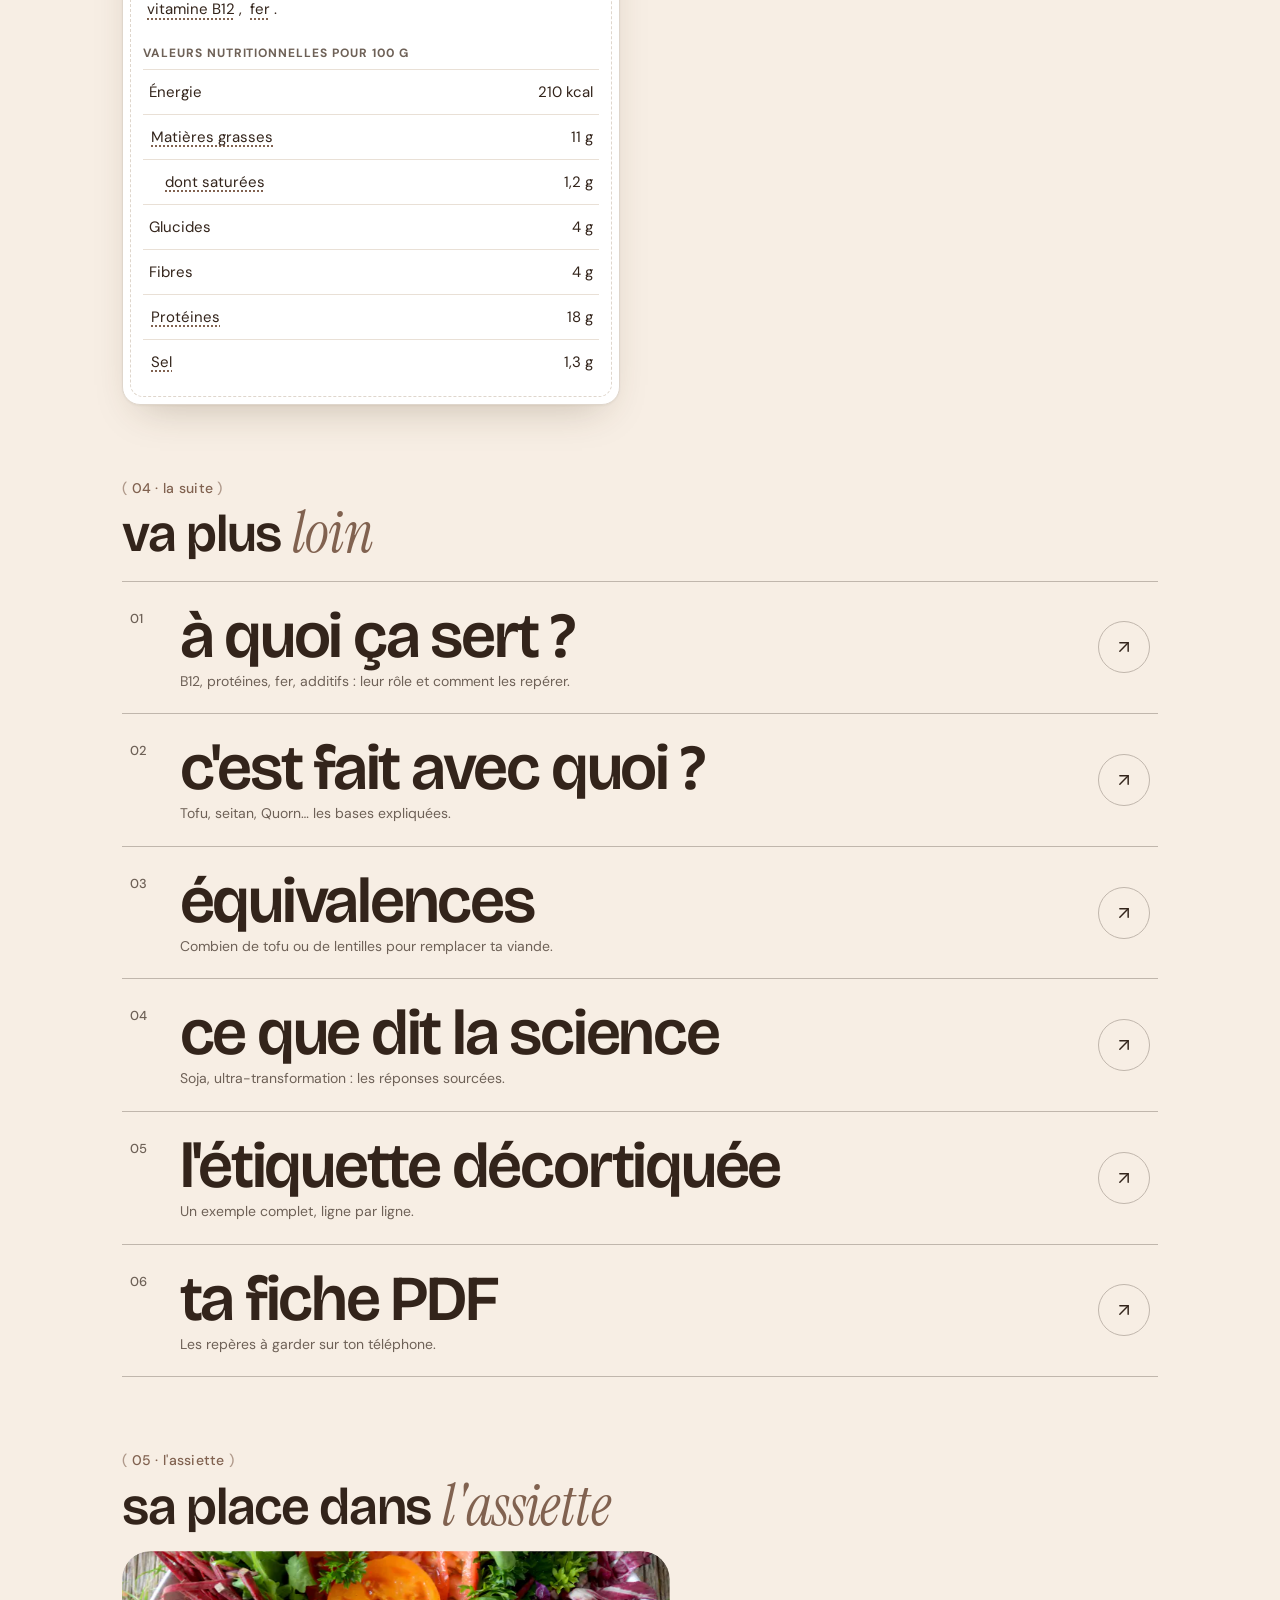
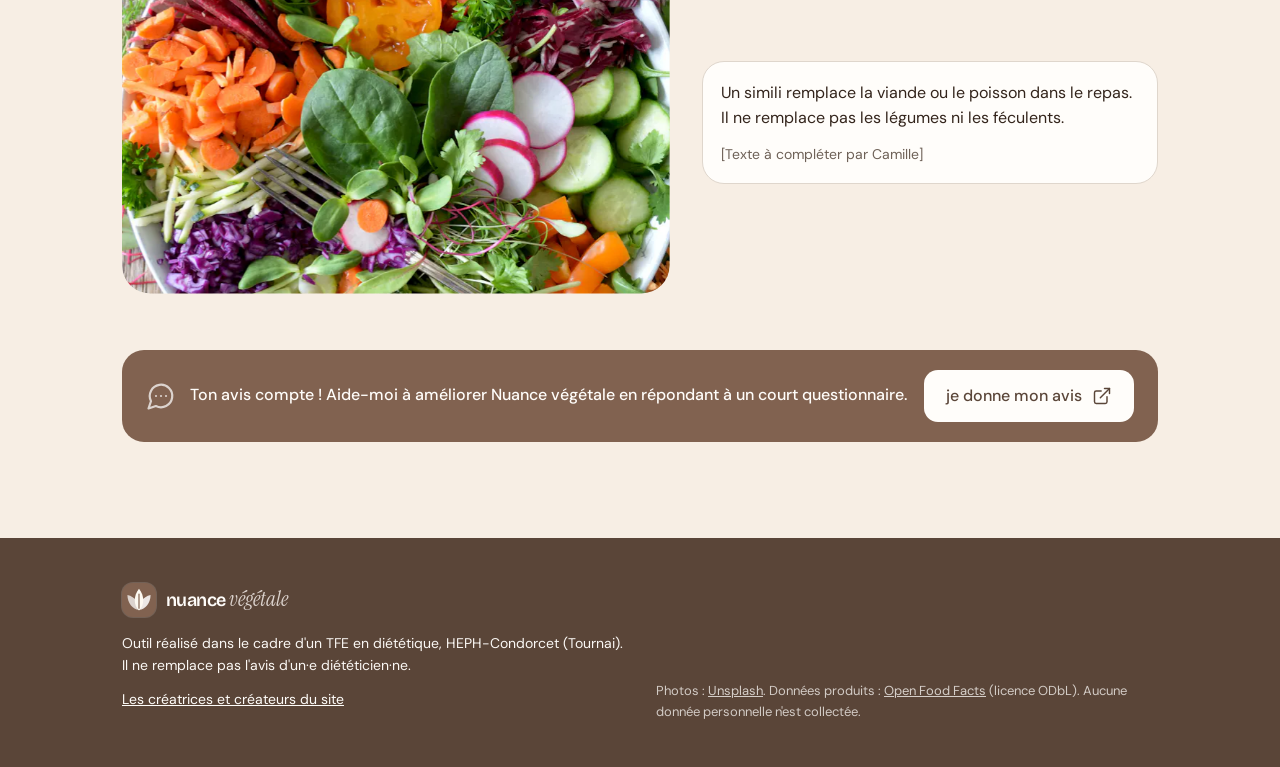
==== commit 2b2bf5fe: "Équivalences : complémentarité encore plus claire Règle en une phrase (céréales + légumineuses = pro" ====
--- a/index.html
+++ b/index.html
@@ -9,9 +9,9 @@
   <meta name="color-scheme" content="only light">
   <link rel="icon" href="images/logo.svg" type="image/svg+xml">
   <script>document.documentElement.classList.add('js');setTimeout(function(){if(!document.querySelector('.titre-anime'))document.documentElement.classList.remove('js')},3000)</script>
-  <script src="js/theme.js?v=20261029"></script>
-  <link rel="stylesheet" href="css/polices.css?v=20261029">
-  <link rel="stylesheet" href="css/style.css?v=20261029">
+  <script src="js/theme.js?v=20261030"></script>
+  <link rel="stylesheet" href="css/polices.css?v=20261030">
+  <link rel="stylesheet" href="css/style.css?v=20261030">
   <link rel="preload" as="image" href="images/hero.webp">
 </head>
 <body>
@@ -284,11 +284,11 @@
   </div>
 </footer>
 
-<script src="js/commun.js?v=20261029"></script>
-<script src="js/menu.js?v=20261029"></script>
-<script src="js/vendor/lenis.min.js?v=20261029"></script>
-<script src="js/avis.js?v=20261029"></script>
-<script src="js/animations.js?v=20261029"></script>
+<script src="js/commun.js?v=20261030"></script>
+<script src="js/menu.js?v=20261030"></script>
+<script src="js/vendor/lenis.min.js?v=20261030"></script>
+<script src="js/avis.js?v=20261030"></script>
+<script src="js/animations.js?v=20261030"></script>
 <script>
   /* « Va plus loin » : sur ordinateur, la photo du lien survolé suit la souris */
   (function () {
--- a/css/style.css
+++ b/css/style.css
@@ -1719,41 +1719,9 @@
   .eq-icones.oeufs span { width: 32px; height: 40px; }
 }
 
-/* ============ Équivalences : la complémentarité, en clair ============ */
-.comp-principe { display: grid; gap: 14px; margin-top: 8px; }
-@media (min-width: 900px) { .comp-principe { grid-template-columns: 1.1fr 1fr; align-items: center; gap: 28px; } }
-.puzzle {
-  padding: 18px 16px 14px; border-radius: 26px; background: var(--principal-survol); color: var(--carte);
-}
-.pz-tete, .pz-ligne { display: grid; grid-template-columns: 6.6em 1fr 1fr; align-items: center; gap: 10px; }
-.pz-tete { margin-bottom: 6px; font-size: 12px; letter-spacing: .06em; text-transform: uppercase; color: color-mix(in srgb, var(--carte) 70%, transparent); }
-.pz-ligne { padding: 9px 0; border-top: 1px solid color-mix(in srgb, var(--carte) 14%, transparent); }
-.pz-nom { font: 600 15px var(--police-titre); }
-.pz-barre { position: relative; height: 14px; border-radius: 99px; background: color-mix(in srgb, var(--carte) 14%, transparent); }
-.pz-barre i {
-  position: absolute; inset: 0; border-radius: inherit; background: var(--sur-fonce);
-  transform-origin: left; transform: scaleX(0); transition: transform 1.1s var(--courbe);
-}
-.pz-barre.faible i { background: #F4B9A6; }
-.comp-principe.visible .pz-barre i, html:not(.js) .pz-barre i { transform: scaleX(var(--v)); }
-.pz-ligne:nth-child(3) .pz-barre i { transition-delay: .15s; }
-.pz-ensemble .pz-barre i { transition-delay: .5s; background: var(--carte); }
-.pz-barre b {
-  position: absolute; right: -4px; top: 50%; display: grid; place-items: center; width: 22px; height: 22px; margin-top: -11px;
-  border-radius: 50%; background: var(--vert-texte); color: var(--vert-fond); font-size: 12px;
-  transform: scale(0); transition: transform .5s var(--courbe) 1.2s;
-}
-.comp-principe.visible .pz-barre b { transform: scale(1); }
-.pz-ensemble { margin-top: 4px; padding-top: 12px; border-top: 2px dashed color-mix(in srgb, var(--carte) 30%, transparent); }
-.pz-ensemble .pz-nom { color: var(--sur-fonce); }
-.pz-legende { margin: 8px 0 0; font-size: 12px; color: color-mix(in srgb, var(--carte) 60%, transparent); }
+/* ============ Équivalences : la complémentarité ============ */
 .comp-texte p { margin: 0 0 10px; }
 .comp-texte > p:first-child { font-size: 17px; line-height: 1.5; }
-.comp-phrase {
-  display: flex; gap: 10px; align-items: flex-start; margin: 4px 0 12px !important; padding: 12px 14px; border-radius: 16px;
-  background: var(--sauge-clair); color: var(--texte); font-weight: 500;
-}
-.comp-phrase .icone { margin-top: 1px; color: var(--principal); }
 
 .comp-groupe { display: flex; align-items: center; gap: 10px; margin: 34px 0 12px; font: 600 20px var(--police-titre); letter-spacing: -.02em; }
 .comp-pastille { display: grid; place-items: center; width: 30px; height: 30px; border-radius: 10px; background: var(--principal); color: var(--carte); font-size: 17px; }
@@ -1772,3 +1740,81 @@
 .formule-exemples li { padding: 6px 10px; border-radius: 10px; background: var(--fond-2); font-size: 14px; }
 .formule-pourquoi { margin: 12px 0 0; font-size: 14px; line-height: 1.45; color: var(--texte-2); }
 .formule-source { margin: 8px 0 0; font-size: 12px; color: var(--texte-2); opacity: .8; }
+
+/* ============ Complémentarité, version très claire ============ */
+:root { --cereale: #F3DDA6; --cereale-texte: #6B4A12; }
+.regle-or {
+  margin-top: 8px; padding: 22px 18px; border-radius: 26px; text-align: center;
+  background: var(--principal-survol); color: var(--carte);
+}
+.regle-titre { margin: 0 0 12px; font-size: 12px; letter-spacing: .1em; text-transform: uppercase; color: var(--sur-fonce); }
+.regle-equation { display: flex; flex-wrap: wrap; justify-content: center; align-items: center; gap: 8px; margin: 0; }
+.eq-bloc { padding: 10px 16px; border-radius: 16px; font: 600 clamp(18px, 4.6vw, 26px)/1.1 var(--police-titre); letter-spacing: -.02em; }
+.eq-bloc.cereale { background: var(--cereale); color: var(--cereale-texte); }
+.eq-bloc.legumineuse { background: var(--lilas-fond); color: var(--lilas-texte); }
+.eq-bloc.complet { background: var(--vert-fond); color: var(--vert-texte); }
+.eq-signe { font: 600 26px var(--police-titre); color: var(--sur-fonce); }
+.regle-sous { margin: 14px 0 0; font-size: 15px; color: color-mix(in srgb, var(--carte) 80%, transparent); }
+
+.etapes-puzzle { list-style: none; margin: 14px 0 0; padding: 0; display: grid; gap: 10px; }
+@media (min-width: 820px) { .etapes-puzzle { grid-template-columns: 1fr 1fr 1.35fr; gap: 14px; } }
+.etape-pz {
+  position: relative; padding: 16px; border-radius: 22px; background: var(--carte); border: 1px solid var(--contour);
+  display: grid; grid-template-columns: 96px 1fr; column-gap: 14px; align-items: start;
+}
+.etape-pz .pz-svg { grid-row: span 4; width: 96px; height: auto; overflow: visible; }
+.etape-ensemble .pz-svg { width: 96px; }
+@media (min-width: 820px) {
+  .etape-pz { grid-template-columns: 1fr; }
+  .etape-pz .pz-svg { grid-row: auto; width: 110px; margin-bottom: 10px; }
+  .etape-ensemble .pz-svg { width: 190px; }
+}
+.pz-cereale { fill: var(--cereale); stroke: var(--cereale-texte); stroke-width: 2.5; stroke-linejoin: round; }
+.pz-legumineuse { fill: var(--lilas-fond); stroke: var(--lilas-texte); stroke-width: 2.5; stroke-linejoin: round; }
+.pz-manque { fill: none; stroke: var(--rose-texte); stroke-width: 2.5; stroke-dasharray: 4 4; }
+.pz-ok circle { fill: var(--vert-texte); }
+.pz-ok path { fill: none; stroke: var(--vert-fond); stroke-width: 3; stroke-linecap: round; stroke-linejoin: round; }
+/* Les deux pièces s'emboîtent quand la carte arrive à l'écran */
+.etape-ensemble .pz-g, .etape-ensemble .pz-d, .etape-ensemble .pz-ok { transition: transform 1s var(--courbe) .3s; transform-box: fill-box; }
+.etape-ensemble .pz-g { transform: translateX(-14px); }
+.etape-ensemble .pz-d { transform: translateX(14px); }
+.etape-ensemble .pz-ok { transform: scale(0); transform-origin: center; transition-delay: 1.2s; }
+.etape-ensemble.visible .pz-g, .etape-ensemble.visible .pz-d, html:not(.js) .etape-ensemble .pz-g, html:not(.js) .etape-ensemble .pz-d { transform: none; }
+.etape-ensemble.visible .pz-ok, html:not(.js) .etape-ensemble .pz-ok { transform: scale(1); }
+.etape-num {
+  position: absolute; top: 12px; right: 14px; margin: 0; width: 26px; height: 26px; border-radius: 50%;
+  display: grid; place-items: center; background: var(--fond-2); font: 600 13px var(--police-titre); color: var(--texte-2);
+}
+.etape-pz h4 { margin: 0; font: 600 19px/1.15 var(--police-titre); letter-spacing: -.02em; }
+.etape-ex { margin: 2px 0 6px; font-size: 13px; color: var(--texte-2); }
+.etape-pz p:last-child { margin: 0; font-size: 15px; line-height: 1.4; }
+.etape-ensemble { background: var(--vert-fond); border-color: transparent; }
+.etape-ensemble h4, .etape-ensemble p:last-child { color: var(--vert-texte); }
+
+.journee { margin-top: 10px; padding: 16px; border-radius: 22px; background: var(--fond-2); }
+.journee-titre { margin: 0 0 12px; font: 600 17px/1.3 var(--police-titre); letter-spacing: -.01em; }
+.journee-repas { display: flex; flex-wrap: wrap; align-items: center; gap: 8px; }
+.repas { display: flex; flex-direction: column; gap: 2px; padding: 10px 12px; border-radius: 14px; background: var(--carte); }
+.repas-moment { font-size: 11px; letter-spacing: .08em; text-transform: uppercase; color: var(--texte-2); }
+.repas-plat { display: inline-flex; align-items: center; gap: 6px; font-weight: 600; font-size: 15px; }
+.pastille-mini { width: 10px; height: 10px; border-radius: 3px; }
+.pastille-mini.cereale { background: var(--cereale-texte); }
+.pastille-mini.legumineuse { background: var(--lilas-texte); }
+.repas-bilan { background: var(--vert-texte); color: var(--vert-fond); }
+.repas-bilan .repas-moment { color: color-mix(in srgb, var(--vert-fond) 75%, transparent); }
+.repas-fleche { font: 600 18px var(--police-titre); color: var(--texte-2); }
+@media (max-width: 480px) { .repas-fleche { display: none; } .journee-repas { display: grid; grid-template-columns: 1fr 1fr; } .repas-bilan { grid-column: span 2; } }
+
+.comp-detail { margin-top: 10px; }
+.comp-detail summary {
+  display: inline-flex; align-items: center; gap: 6px; padding: 8px 2px; cursor: pointer; list-style: none;
+  font-size: 14px; color: var(--texte-2); text-decoration: underline; text-underline-offset: 3px;
+}
+.comp-detail summary::-webkit-details-marker { display: none; }
+.comp-detail[open] summary .chevron { transform: rotate(180deg); }
+.comp-detail .comp-texte { padding: 4px 0 0; font-size: 15px; }
+.famille.f0 { background: var(--cereale); color: var(--cereale-texte); }
+.eq-resultat { display: inline-flex; align-items: center; gap: 8px; }
+.formule h4 { margin: 0 0 10px; font-size: 18px; }
+.formule h4 .formule-op { color: var(--principal); margin: 0 2px; }
+.formule h4 .famille { margin-left: 4px; font-size: 12px; vertical-align: 2px; }
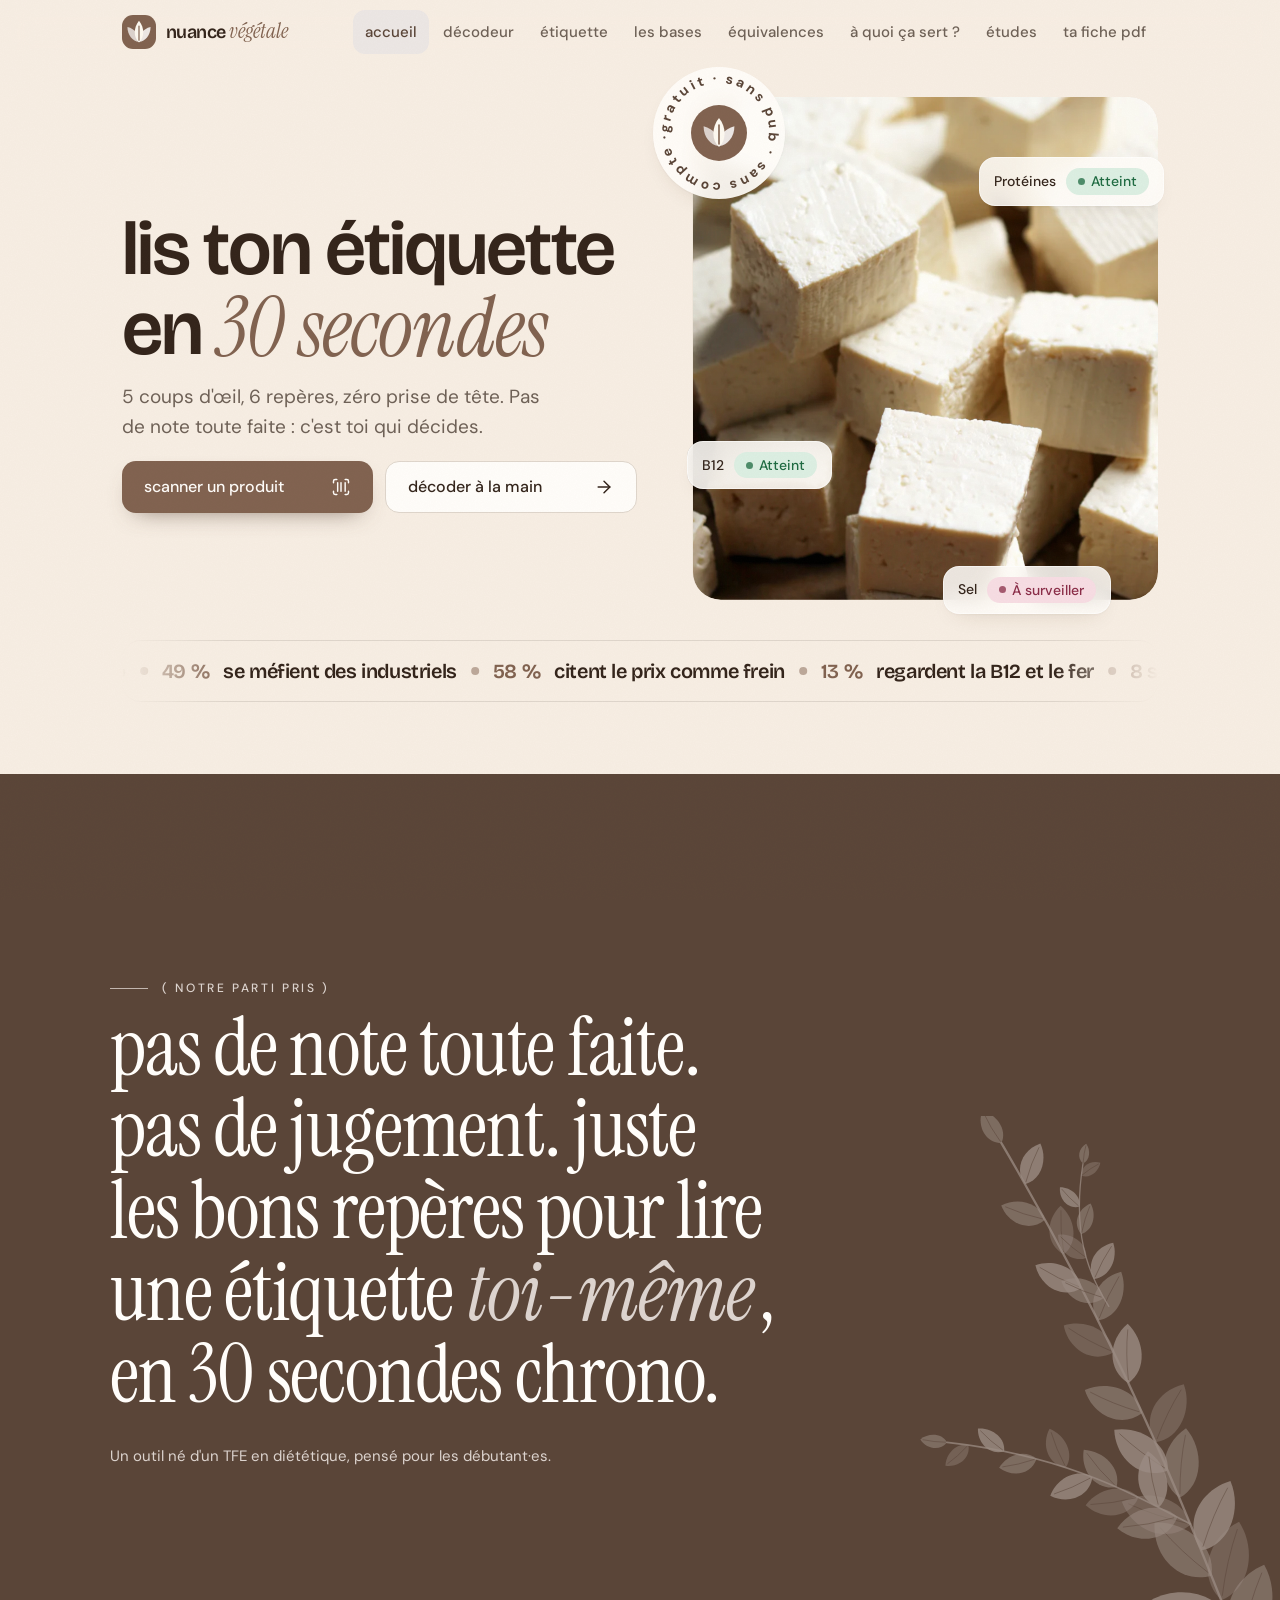
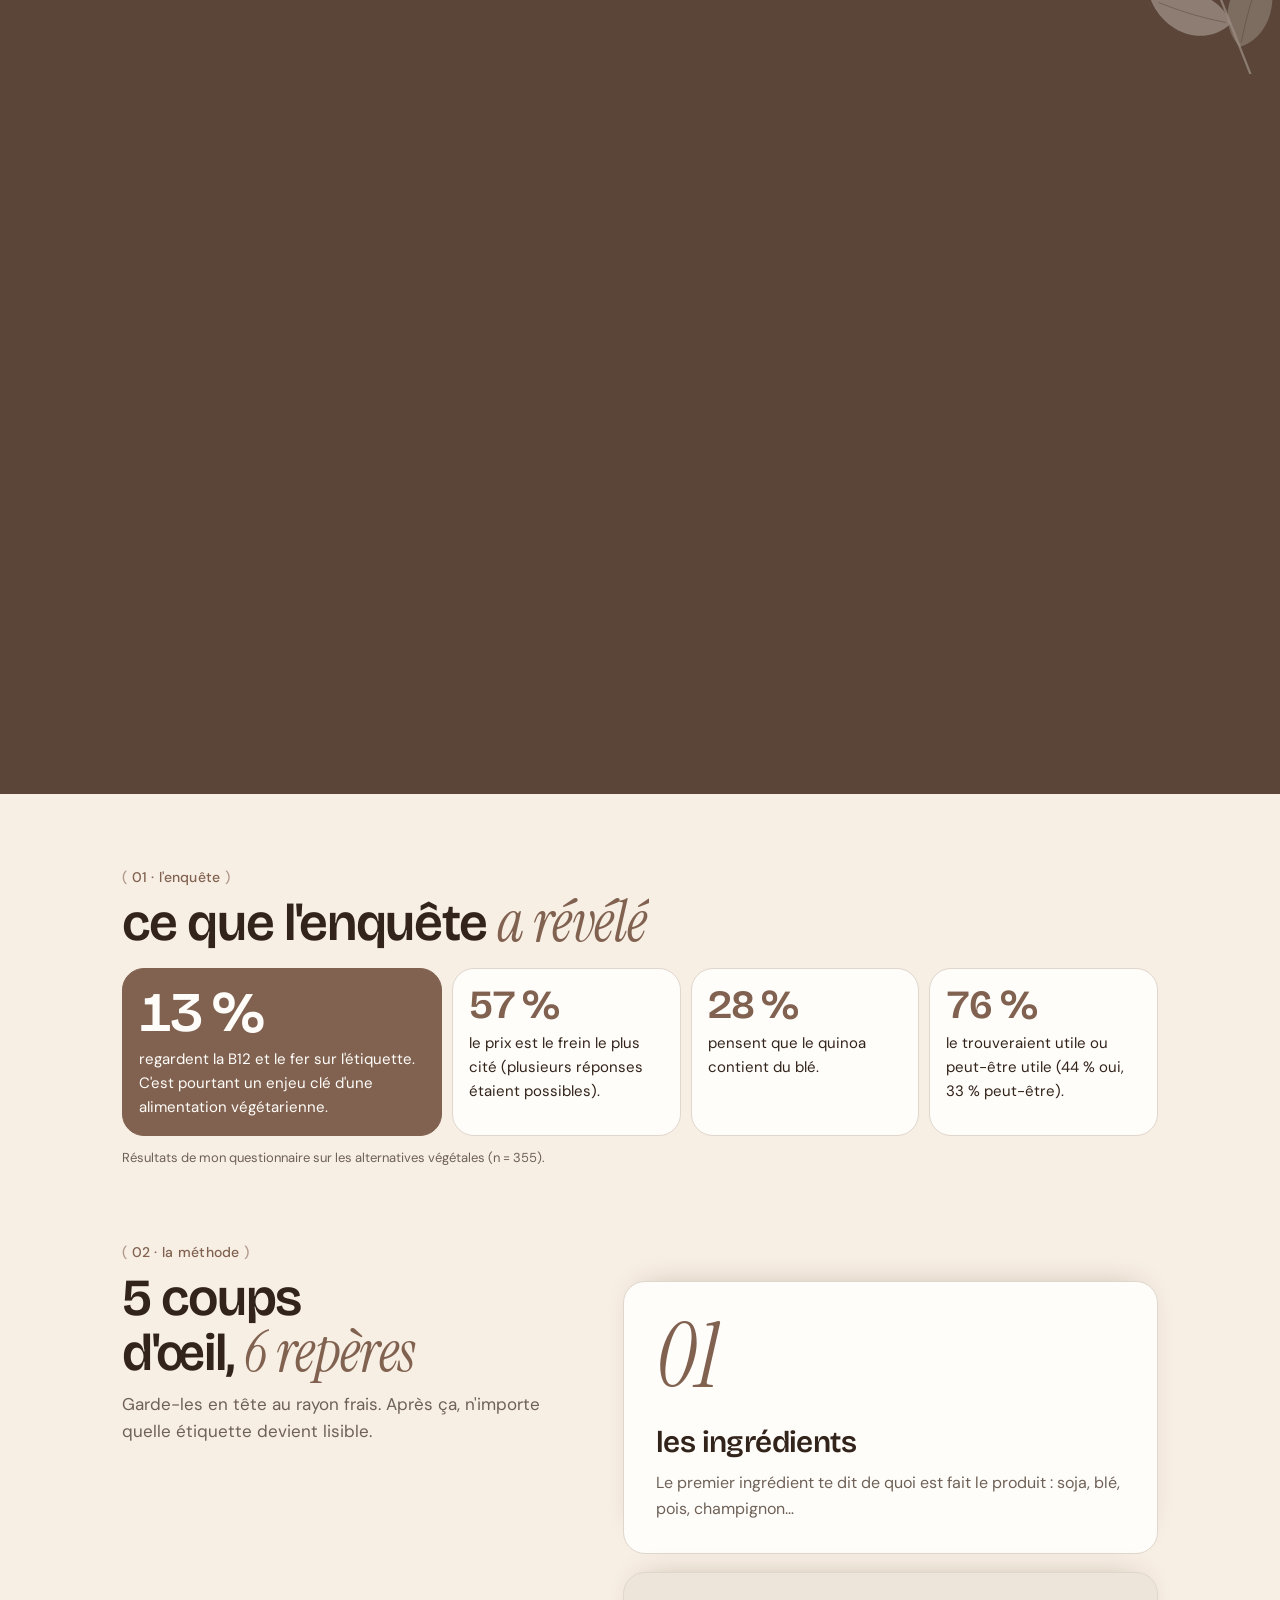
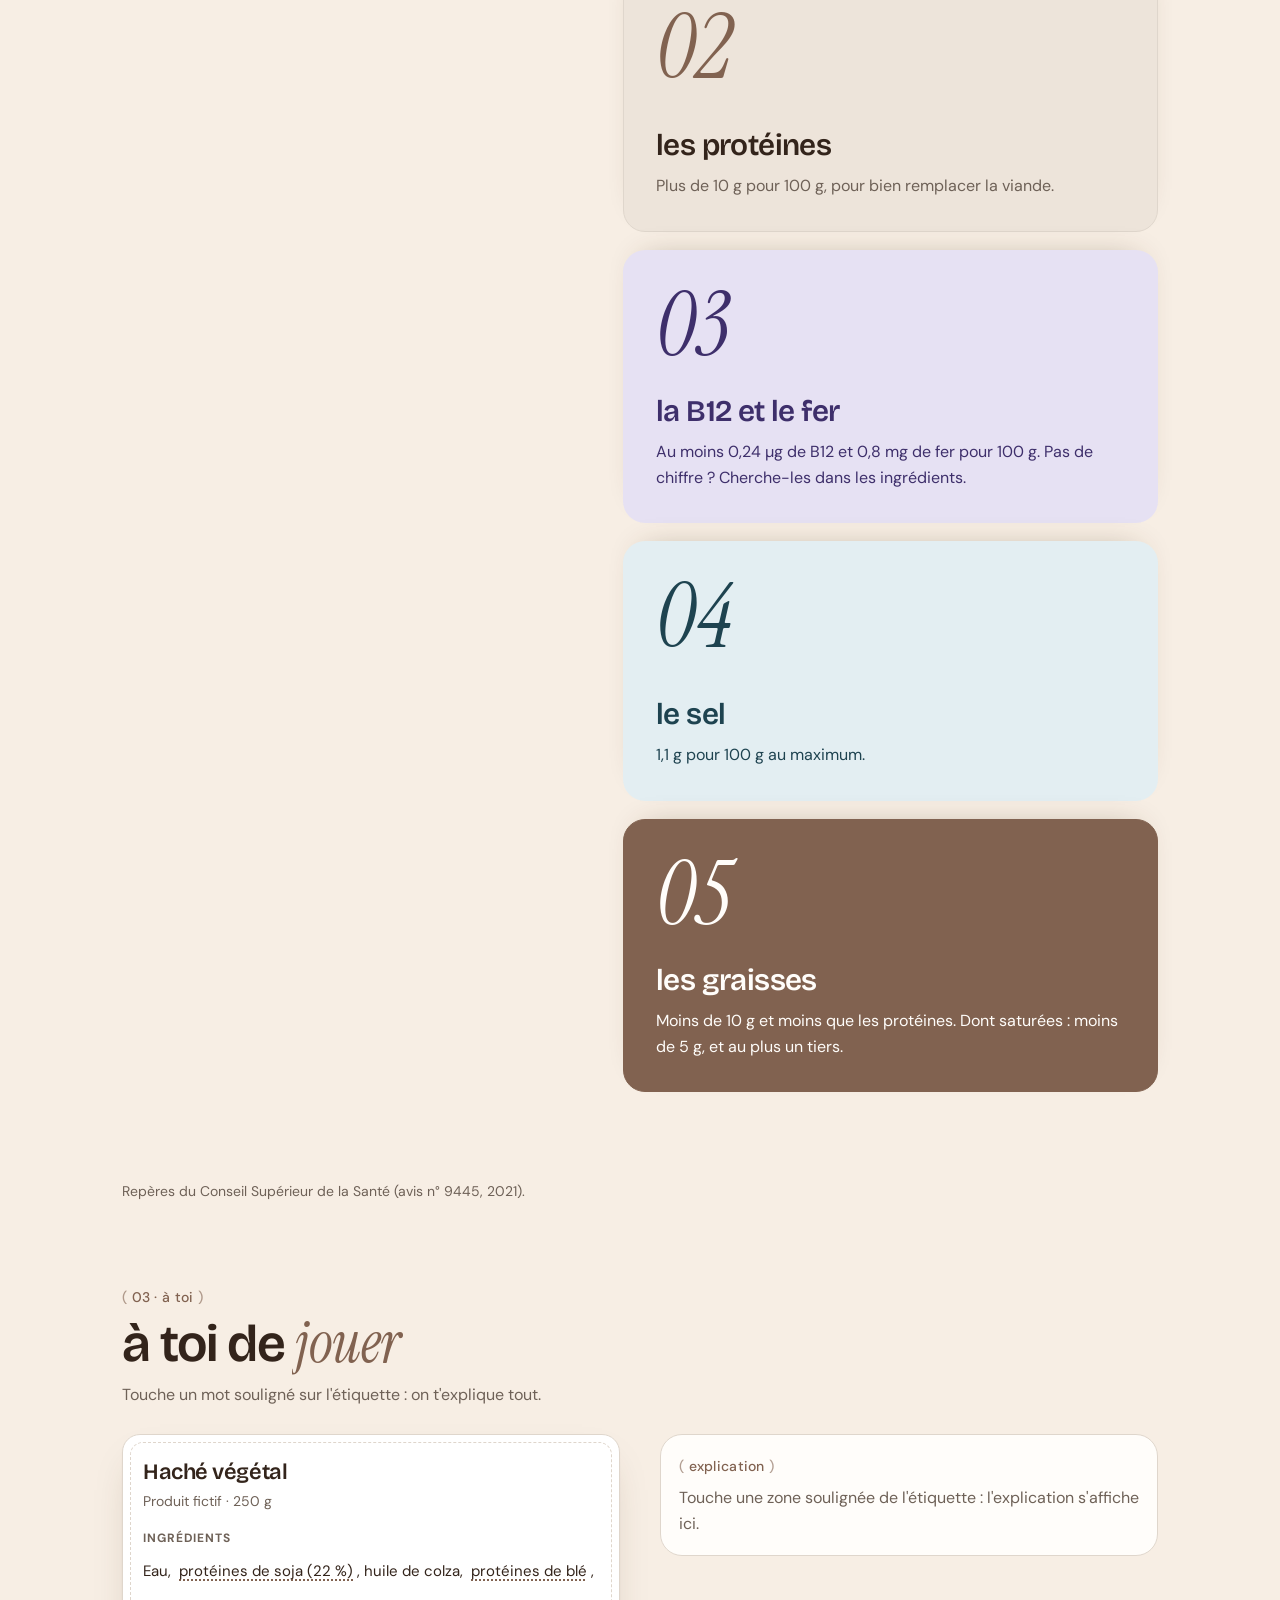
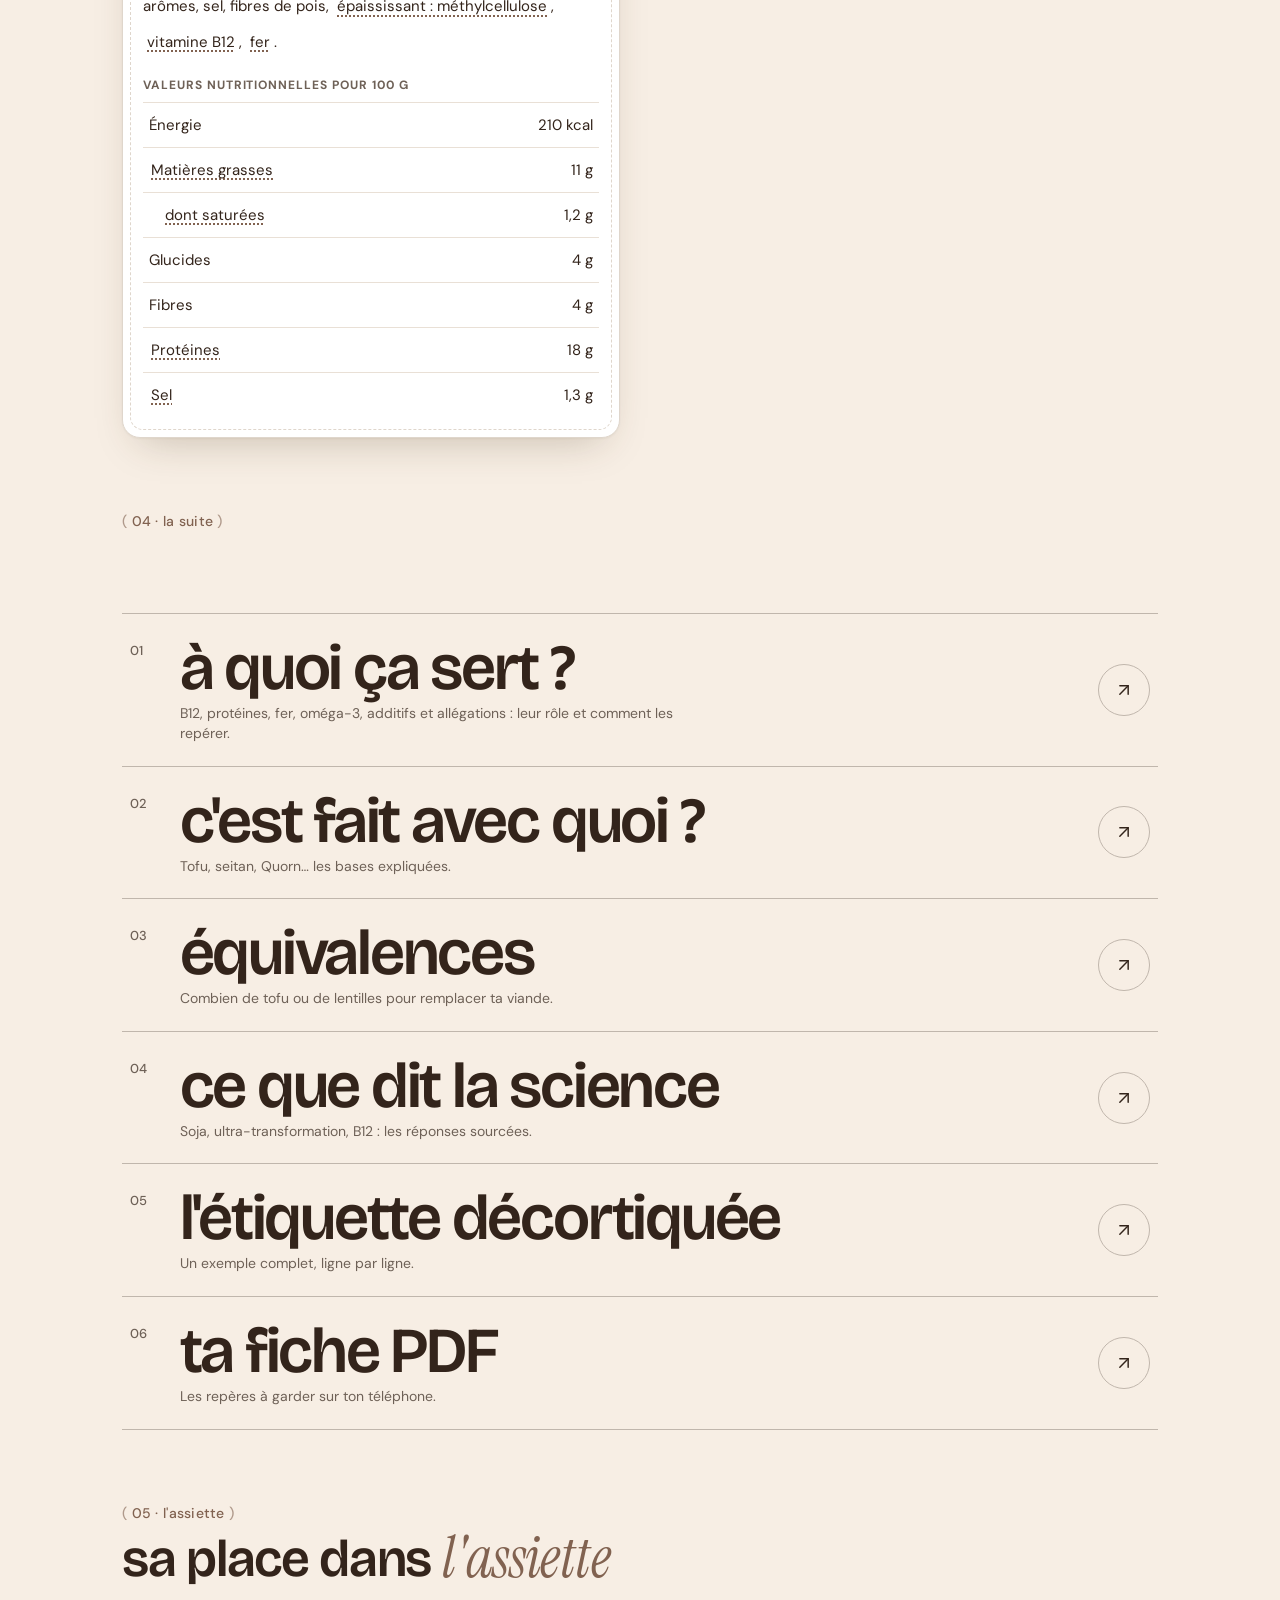
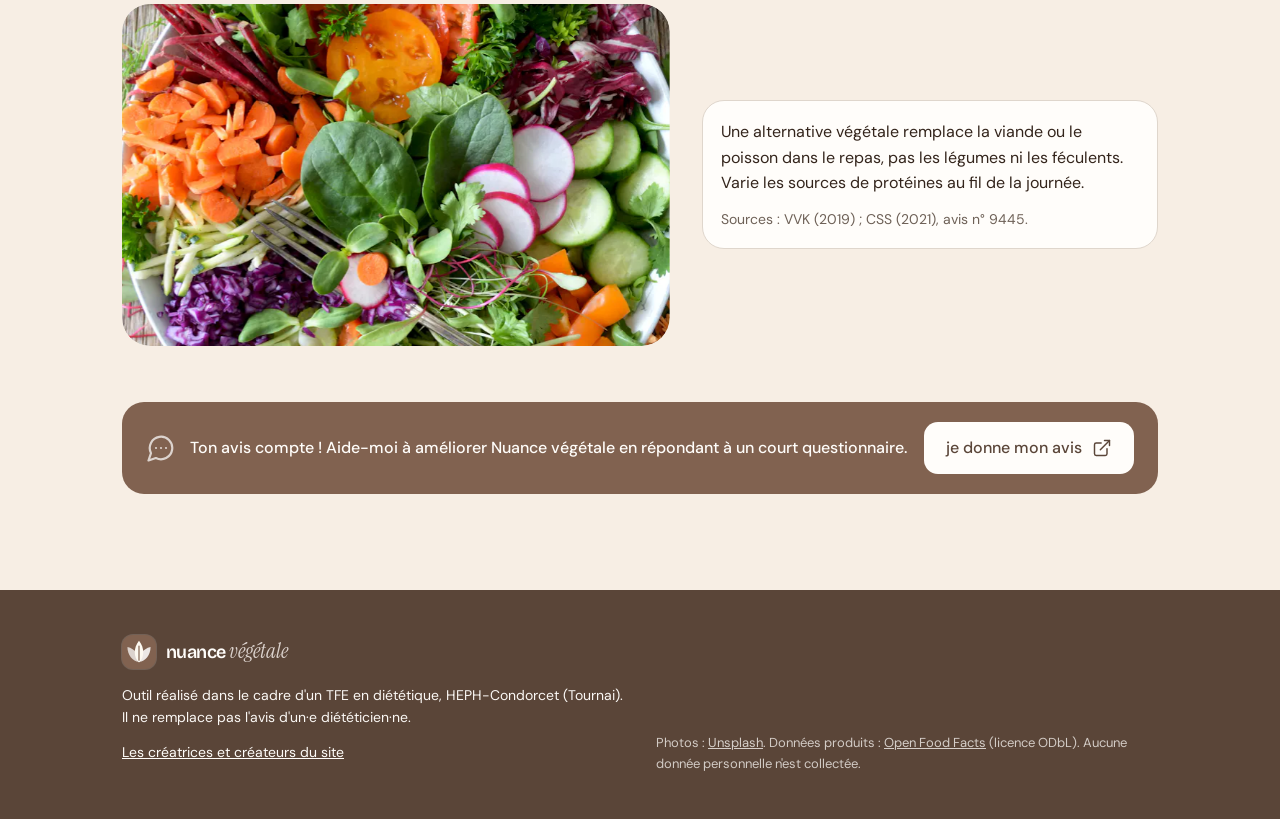
==== commit 6b67d4fa: "Cahier du 26 octobre (sources et textes) + noms visibles sur Créateurs - Créateurs : les noms étaien" ====
--- a/index.html
+++ b/index.html
@@ -9,9 +9,9 @@
   <meta name="color-scheme" content="only light">
   <link rel="icon" href="images/logo.svg" type="image/svg+xml">
   <script>document.documentElement.classList.add('js');setTimeout(function(){if(!document.querySelector('.titre-anime'))document.documentElement.classList.remove('js')},3000)</script>
-  <script src="js/theme.js?v=20261030"></script>
-  <link rel="stylesheet" href="css/polices.css?v=20261030">
-  <link rel="stylesheet" href="css/style.css?v=20261030">
+  <script src="js/theme.js?v=20261033"></script>
+  <link rel="stylesheet" href="css/polices.css?v=20261033">
+  <link rel="stylesheet" href="css/style.css?v=20261033">
   <link rel="preload" as="image" href="images/hero.webp">
 </head>
 <body>
@@ -221,7 +221,7 @@
     <ol class="liste-suite" id="liste-suite">
       <li class="revele" style="--i:0"><a href="a-quoi-ca-sert.html" data-image="images/quinoa.webp">
         <span class="suite-num">01</span>
-        <span class="suite-texte"><span class="suite-titre">à quoi ça sert ?</span><span class="suite-desc">B12, protéines, fer, additifs : leur rôle et comment les repérer.</span></span>
+        <span class="suite-texte"><span class="suite-titre">à quoi ça sert ?</span><span class="suite-desc">B12, protéines, fer, oméga-3, additifs et allégations : leur rôle et comment les repérer.</span></span>
         <img class="suite-vignette" src="images/quinoa.webp" alt="" width="160" height="120" loading="lazy">
         <span class="suite-fleche"><svg class="icone" viewBox="0 0 24 24" aria-hidden="true"><path d="M7 17 17 7"/><path d="M7 7h10v10"/></svg></span>
       </a></li>
@@ -239,7 +239,7 @@
       </a></li>
       <li class="revele" style="--i:3"><a href="etudes.html" data-image="images/etudes.webp">
         <span class="suite-num">04</span>
-        <span class="suite-texte"><span class="suite-titre">ce que dit la science</span><span class="suite-desc">Soja, ultra-transformation : les réponses sourcées.</span></span>
+        <span class="suite-texte"><span class="suite-titre">ce que dit la science</span><span class="suite-desc">Soja, ultra-transformation, B12 : les réponses sourcées.</span></span>
         <img class="suite-vignette" src="images/etudes.webp" alt="" width="160" height="120" loading="lazy">
         <span class="suite-fleche"><svg class="icone" viewBox="0 0 24 24" aria-hidden="true"><path d="M7 17 17 7"/><path d="M7 7h10v10"/></svg></span>
       </a></li>
@@ -263,7 +263,7 @@
     <div class="bloc-assiette">
       <div class="photo revele"><img src="images/assiette.webp" width="900" height="560" alt="Assiette de légumes variés et colorés" loading="lazy"></div>
       <div class="carte revele" style="--i:1" id="texte-assiette">
-        <p>Un simili remplace la viande ou le poisson dans le repas. Il ne remplace pas les légumes ni les féculents.</p>
+        <p>Une alternative végétale remplace la viande ou le poisson dans le repas, pas les légumes ni les féculents. Varie les sources de protéines au fil de la journée.</p>
       </div>
     </div>
     <div class="zone-avis revele" data-avis></div>
@@ -284,11 +284,11 @@
   </div>
 </footer>
 
-<script src="js/commun.js?v=20261030"></script>
-<script src="js/menu.js?v=20261030"></script>
-<script src="js/vendor/lenis.min.js?v=20261030"></script>
-<script src="js/avis.js?v=20261030"></script>
-<script src="js/animations.js?v=20261030"></script>
+<script src="js/commun.js?v=20261033"></script>
+<script src="js/menu.js?v=20261033"></script>
+<script src="js/vendor/lenis.min.js?v=20261033"></script>
+<script src="js/avis.js?v=20261033"></script>
+<script src="js/animations.js?v=20261033"></script>
 <script>
   /* « Va plus loin » : sur ordinateur, la photo du lien survolé suit la souris */
   (function () {
@@ -318,7 +318,8 @@
   chargerDonnees('donnees/assiette.json').then((A) => {
     if (!A || !A.texte) return;
     document.getElementById('texte-assiette').innerHTML = texteRiche(A.texte) +
-      (A.note ? '<p class="secondaire petit" style="margin:0">' + echapper(A.note) + '</p>' : '');
+      (A.sources ? '<p class="secondaire petit" style="margin:0">' + echapper(A.sources) + '</p>' : '') +
+      (A.note ? '<p class="secondaire petit" style="margin:4px 0 0">' + echapper(A.note) + '</p>' : '');
   }).catch(() => { /* on garde le texte de la page */ });
 
   /* Chiffres de l'enquête : modifiables dans donnees/enquete.json (Pages CMS) */
@@ -338,6 +339,13 @@
         '<strong data-compteur="' + Number(c.valeur) + '" data-suffixe="' + echapper(c.unite || '') + '">' + echapper(c.valeur) + echapper(c.unite || '') + '</strong>' +
         '<p>' + echapper(c.texte) + '</p></div>').join('');
       animerPage(chiffres);
+    }
+    if (chiffres && E.note) {
+      const note = document.createElement('p');
+      note.className = 'note-enquete revele';
+      note.textContent = E.note;
+      chiffres.after(note);
+      animerPage(note.parentNode);
     }
   })();
 </script>
--- a/css/style.css
+++ b/css/style.css
@@ -876,6 +876,8 @@
 /* Titres : révélés mot par mot (animations.js) */
 .js main h1, .js main h2 { opacity: 0; }
 .js main .titre-anime, .js .fiche-pdf h2 { opacity: 1; }
+/* Titres ajoutés après le chargement (noms des créateurs) : jamais cachés */
+.js main .carte-createur h2 { opacity: 1; }
 
 /* Haut de page : cascade au chargement */
 .js .accroche > :not(h1) { opacity: 0; transform: translateY(16px); transition: opacity .9s var(--courbe), transform .9s var(--courbe); }
@@ -1406,6 +1408,7 @@
 .grille-createurs { display: grid; gap: 14px; margin-top: 24px; }
 .carte-createur h2 { margin: 6px 0 4px; font-size: clamp(22px, 4vw, 28px); }
 .carte-createur p { margin: 0; }
+.carte-createur a { color: var(--principal); overflow-wrap: anywhere; }
 .carte-ecole { background: var(--sauge-clair); border-color: transparent; }
 @media (min-width: 720px) { .grille-createurs { grid-template-columns: 1fr 1fr; } }
 
@@ -1818,3 +1821,17 @@
 .formule h4 { margin: 0 0 10px; font-size: 18px; }
 .formule h4 .formule-op { color: var(--principal); margin: 0 2px; }
 .formule h4 .famille { margin-left: 4px; font-size: 12px; vertical-align: 2px; }
+
+/* ============ Cahier du 26 octobre : sources et encadrés ============ */
+.note-enquete { margin: 12px 0 0; font-size: 13px; color: var(--texte-2); }
+.encart-source { margin: 10px 0 0 !important; font-size: 12.5px; color: var(--texte-2); }
+.encart-source a { color: var(--principal); }
+.titre-sources { margin-top: 56px; }
+.encart-pourquoi {
+  margin-top: 22px; padding: 18px 20px; border-radius: 22px;
+  background: var(--sauge-clair); border-left: 5px solid var(--principal);
+}
+.encart-pourquoi-titre { margin: 0 0 8px; font: 600 20px/1.2 var(--police-titre); letter-spacing: -.02em; }
+.encart-pourquoi p { margin: 0 0 8px; line-height: 1.55; }
+.encart-pourquoi-sources { margin: 6px 0 0 !important; font-size: 13px; color: var(--texte-2); }
+.js main .encart-pourquoi h2 { opacity: 1; }
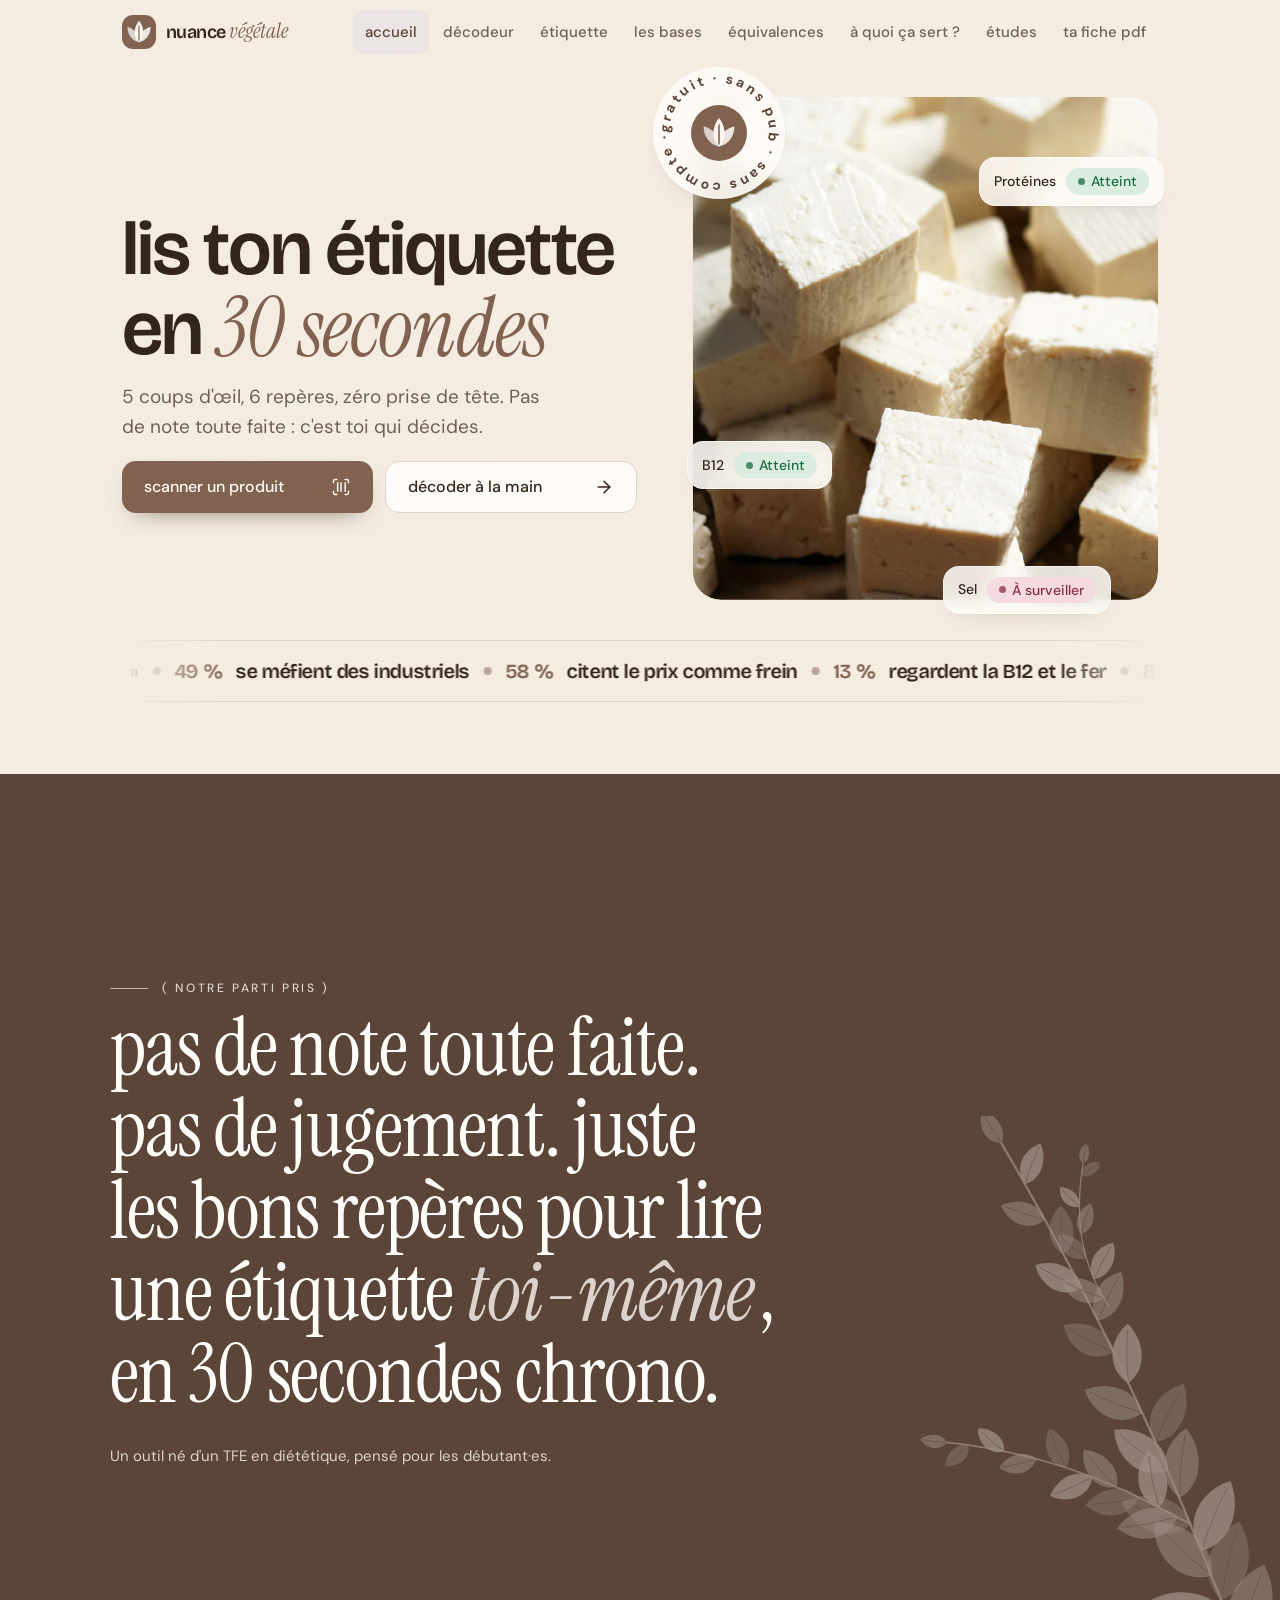
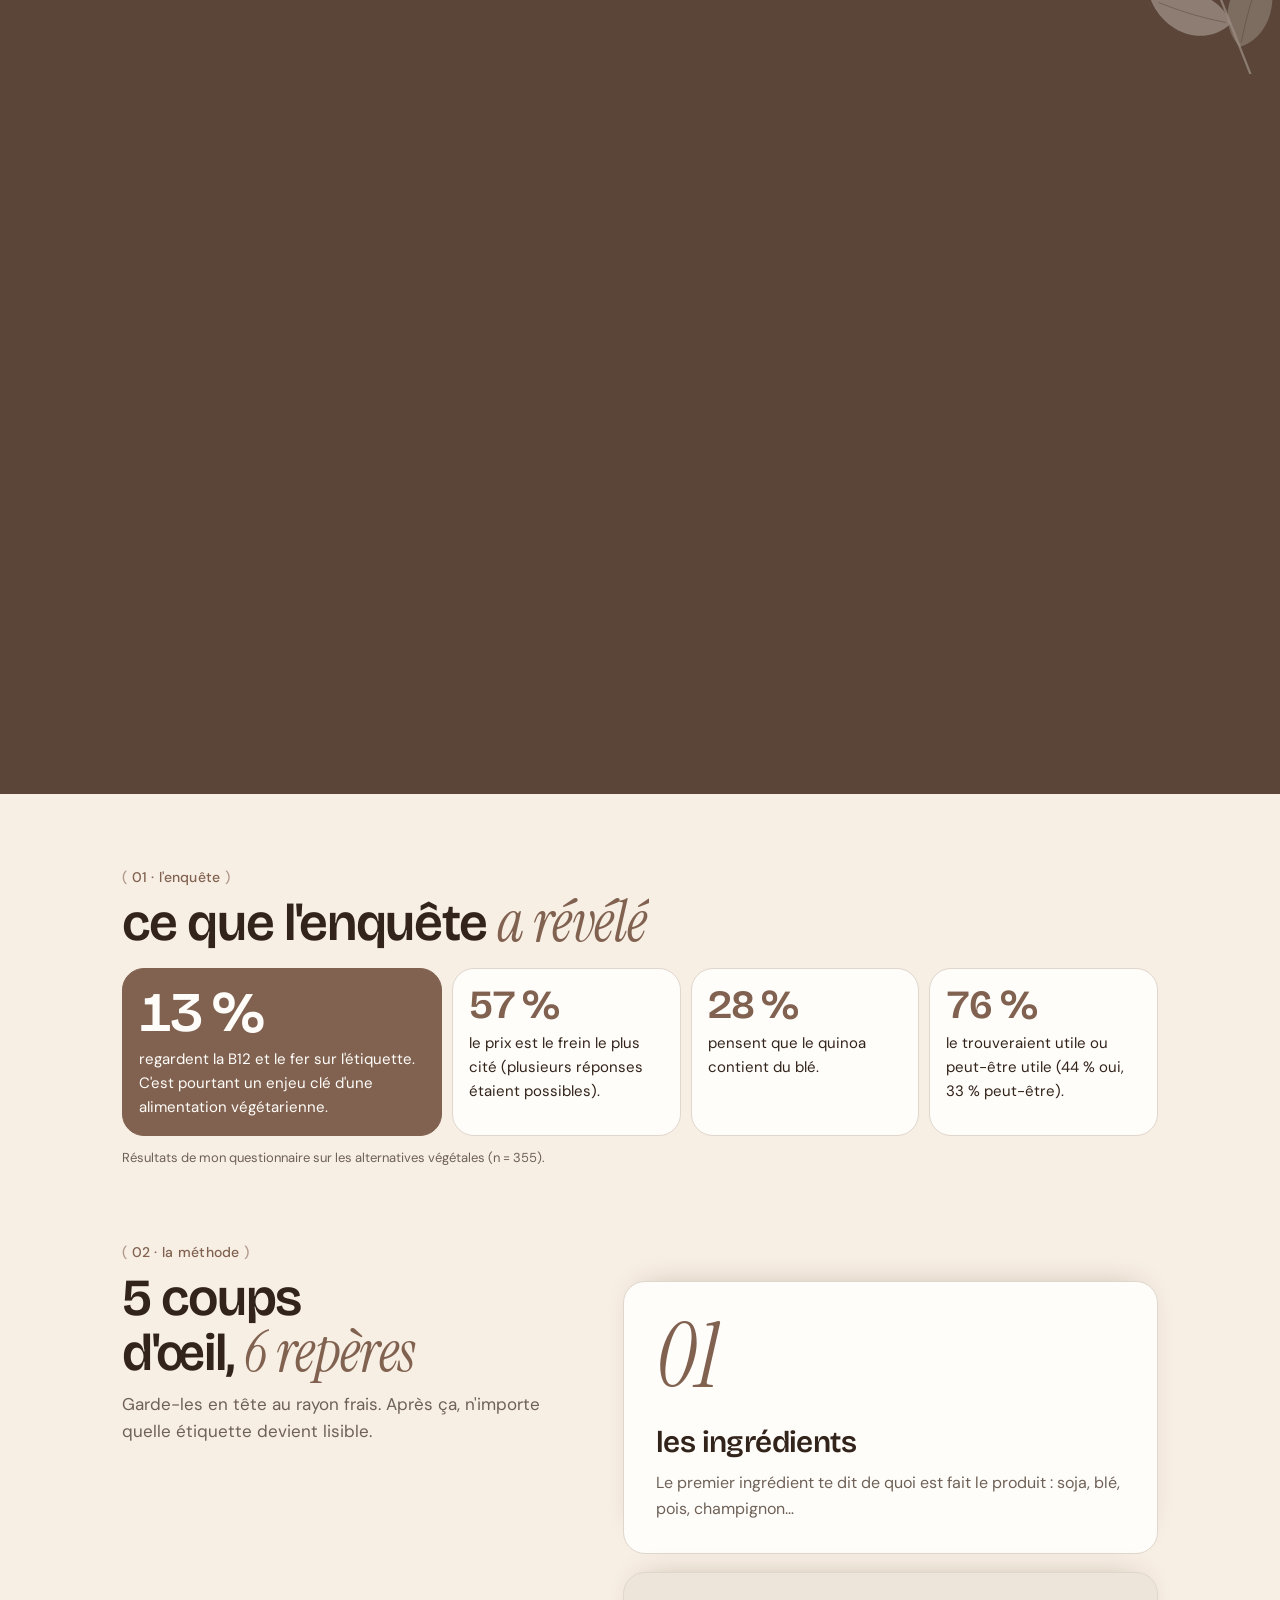
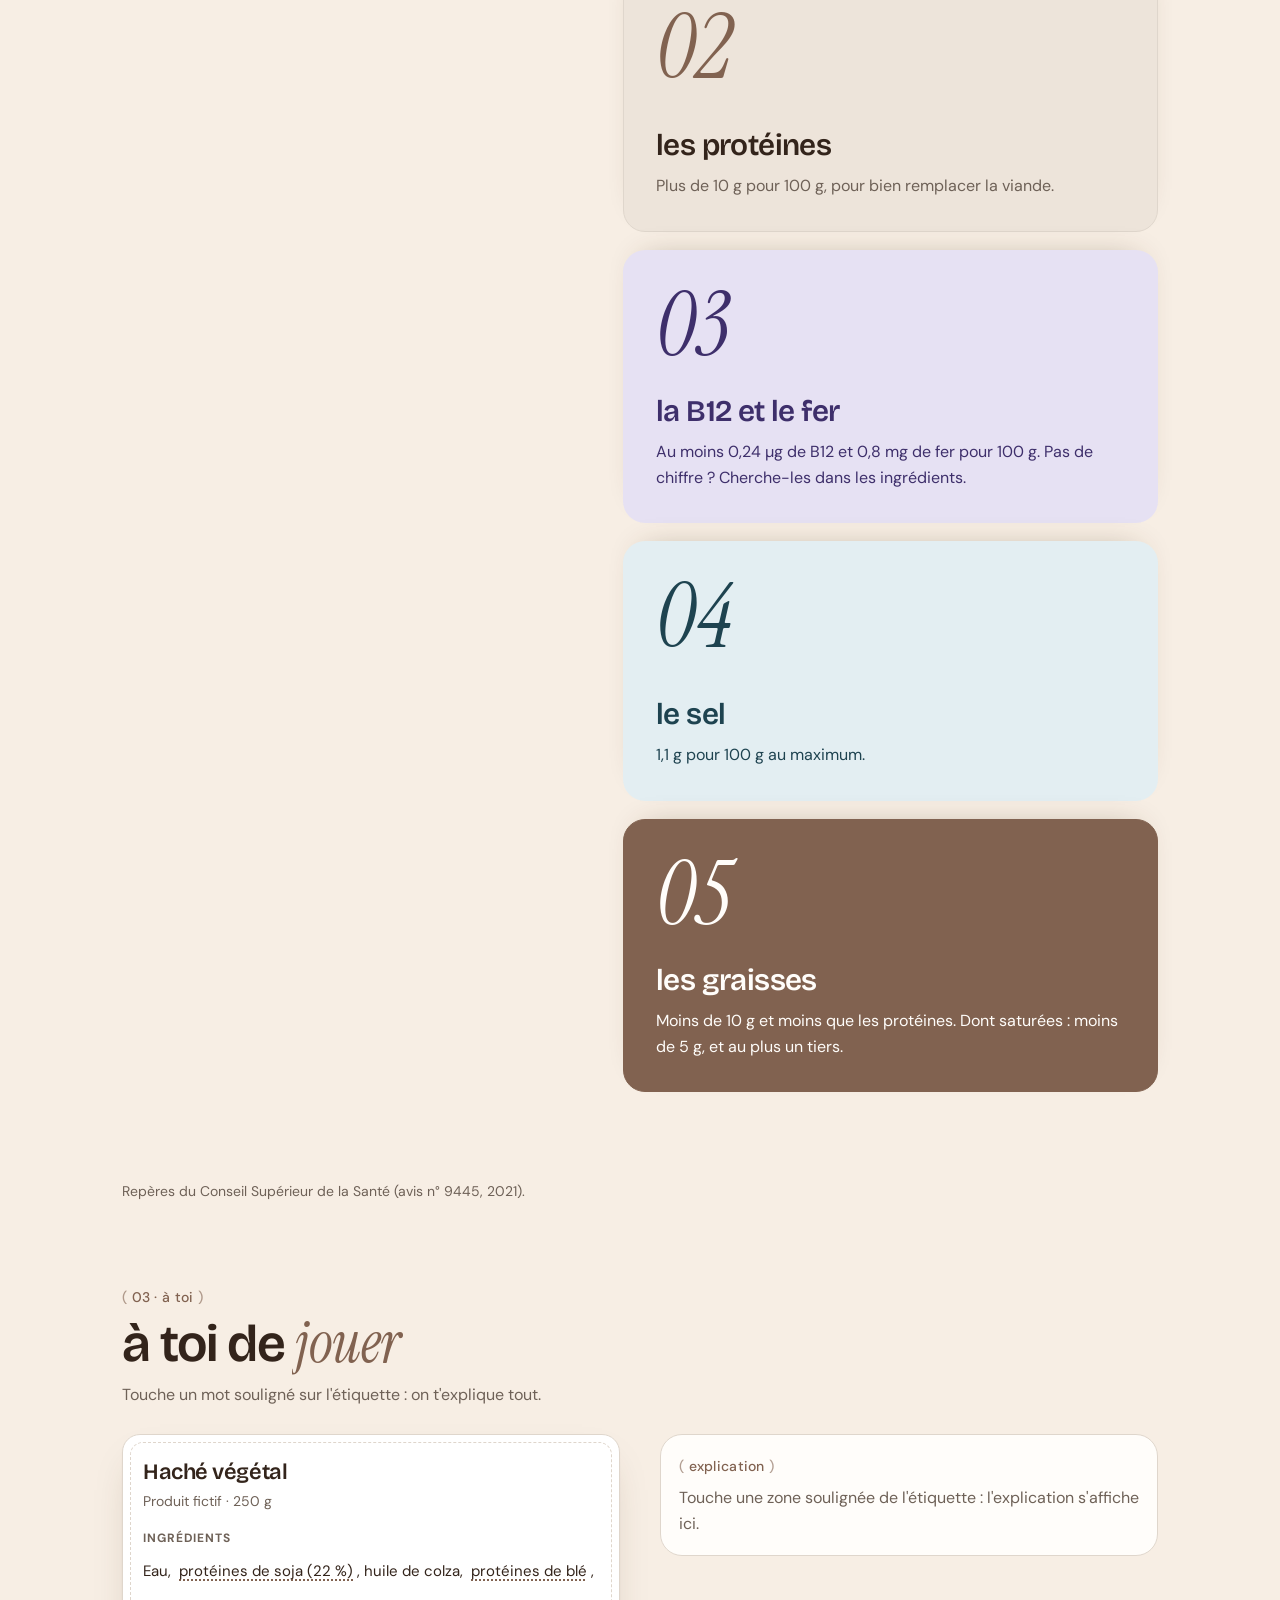
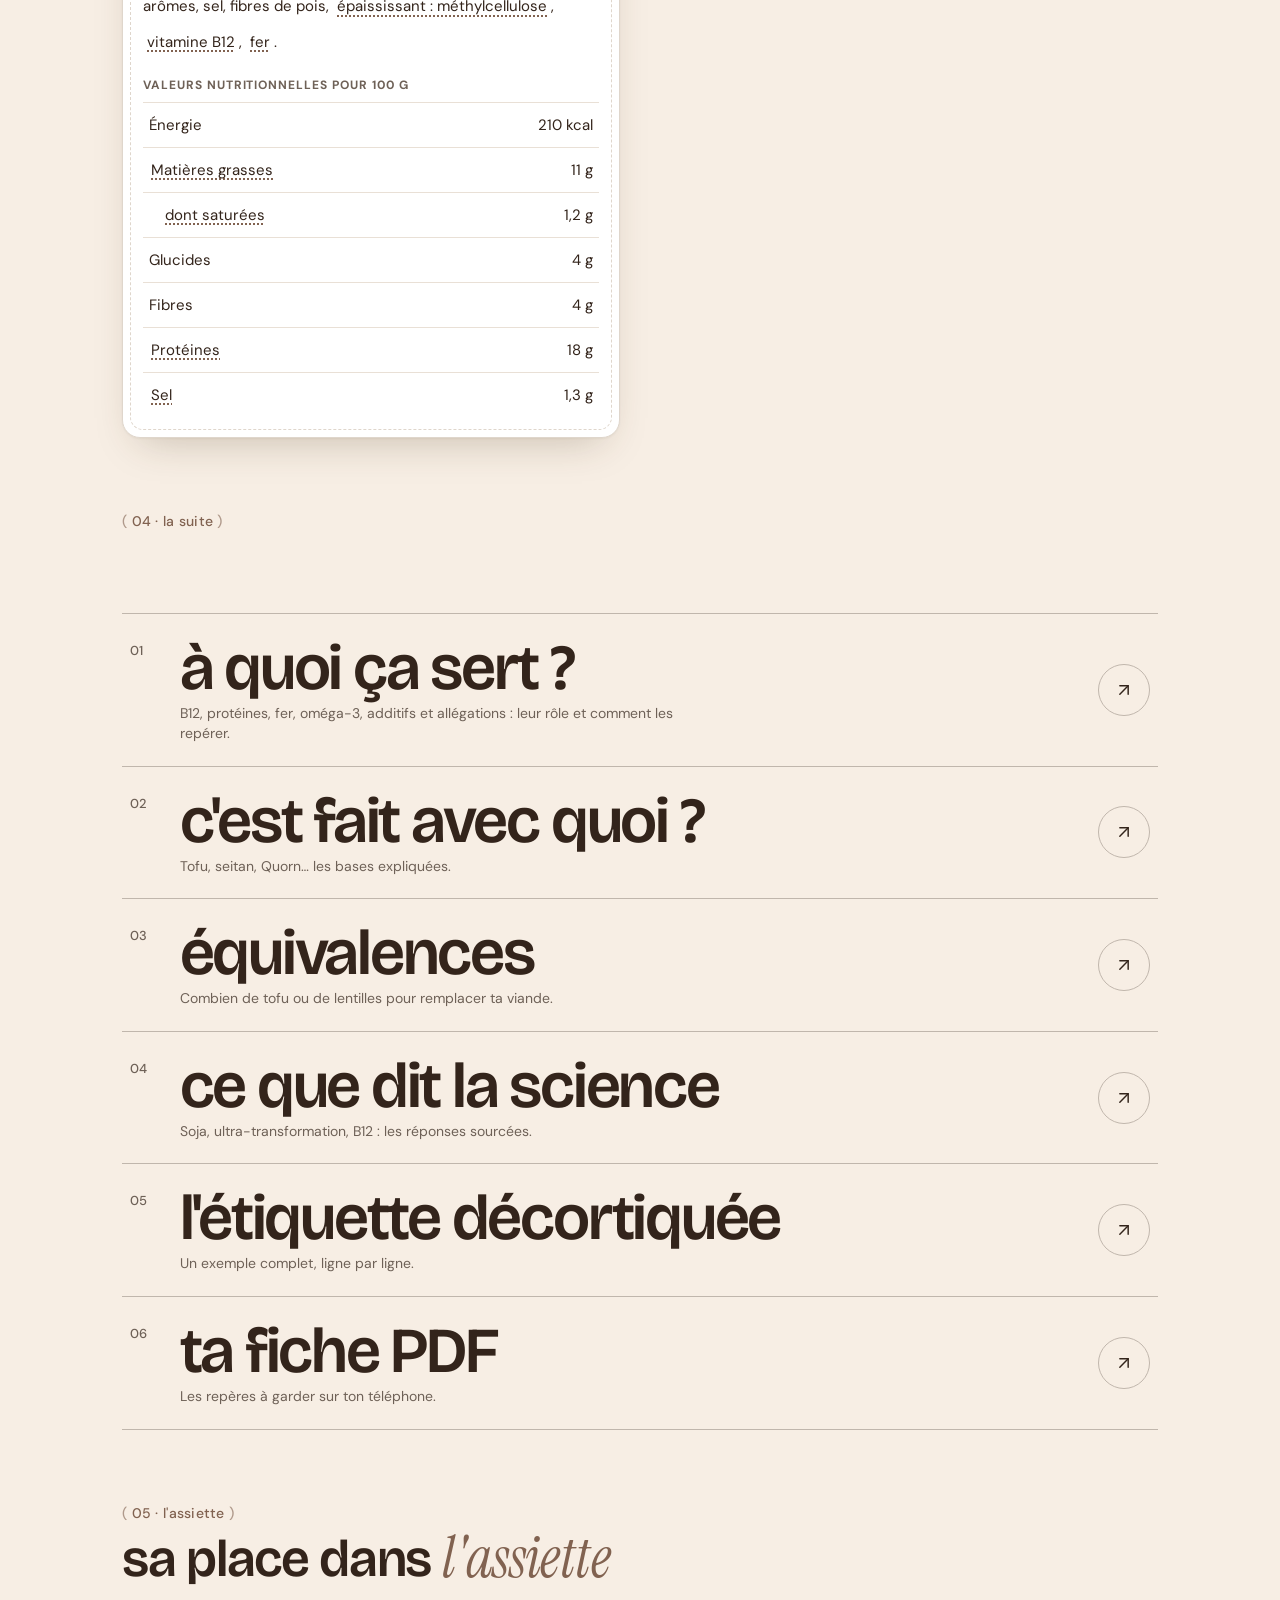
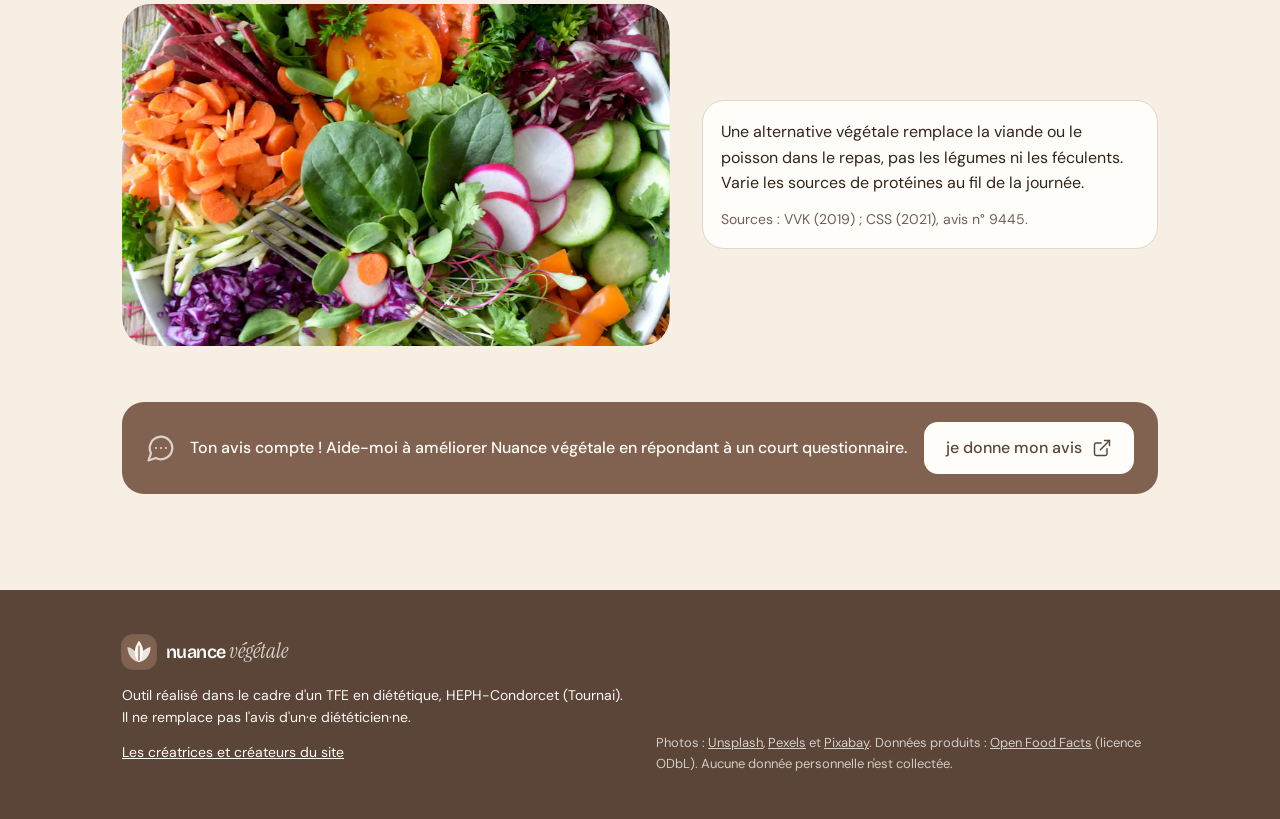
==== commit 6ce5afad: "Scanner : un produit « vegan » rangé dans les poissons n'est plus classé non végan - La mention ou l" ====
--- a/index.html
+++ b/index.html
@@ -9,9 +9,9 @@
   <meta name="color-scheme" content="only light">
   <link rel="icon" href="images/logo.svg" type="image/svg+xml">
   <script>document.documentElement.classList.add('js');setTimeout(function(){if(!document.querySelector('.titre-anime'))document.documentElement.classList.remove('js')},3000)</script>
-  <script src="js/theme.js?v=20261033"></script>
-  <link rel="stylesheet" href="css/polices.css?v=20261033">
-  <link rel="stylesheet" href="css/style.css?v=20261033">
+  <script src="js/theme.js?v=20261034"></script>
+  <link rel="stylesheet" href="css/polices.css?v=20261034">
+  <link rel="stylesheet" href="css/style.css?v=20261034">
   <link rel="preload" as="image" href="images/hero.webp">
 </head>
 <body>
@@ -280,15 +280,15 @@
       <p>Outil réalisé dans le cadre d'un TFE en diététique, HEPH-Condorcet (Tournai). Il ne remplace pas l'avis d'un·e diététicien·ne.</p>
       <p><a href="createurs.html">Les créatrices et créateurs du site</a></p>
     </div>
-    <p class="credits">Photos : <a href="https://unsplash.com">Unsplash</a>. Données produits : <a href="https://world.openfoodfacts.org">Open Food Facts</a> (licence ODbL). Aucune donnée personnelle n'est collectée.</p>
+    <p class="credits">Photos : <a href="https://unsplash.com">Unsplash</a>, <a href="https://www.pexels.com">Pexels</a> et <a href="https://pixabay.com">Pixabay</a>. Données produits : <a href="https://world.openfoodfacts.org">Open Food Facts</a> (licence ODbL). Aucune donnée personnelle n'est collectée.</p>
   </div>
 </footer>
 
-<script src="js/commun.js?v=20261033"></script>
-<script src="js/menu.js?v=20261033"></script>
-<script src="js/vendor/lenis.min.js?v=20261033"></script>
-<script src="js/avis.js?v=20261033"></script>
-<script src="js/animations.js?v=20261033"></script>
+<script src="js/commun.js?v=20261034"></script>
+<script src="js/menu.js?v=20261034"></script>
+<script src="js/vendor/lenis.min.js?v=20261034"></script>
+<script src="js/avis.js?v=20261034"></script>
+<script src="js/animations.js?v=20261034"></script>
 <script>
   /* « Va plus loin » : sur ordinateur, la photo du lien survolé suit la souris */
   (function () {
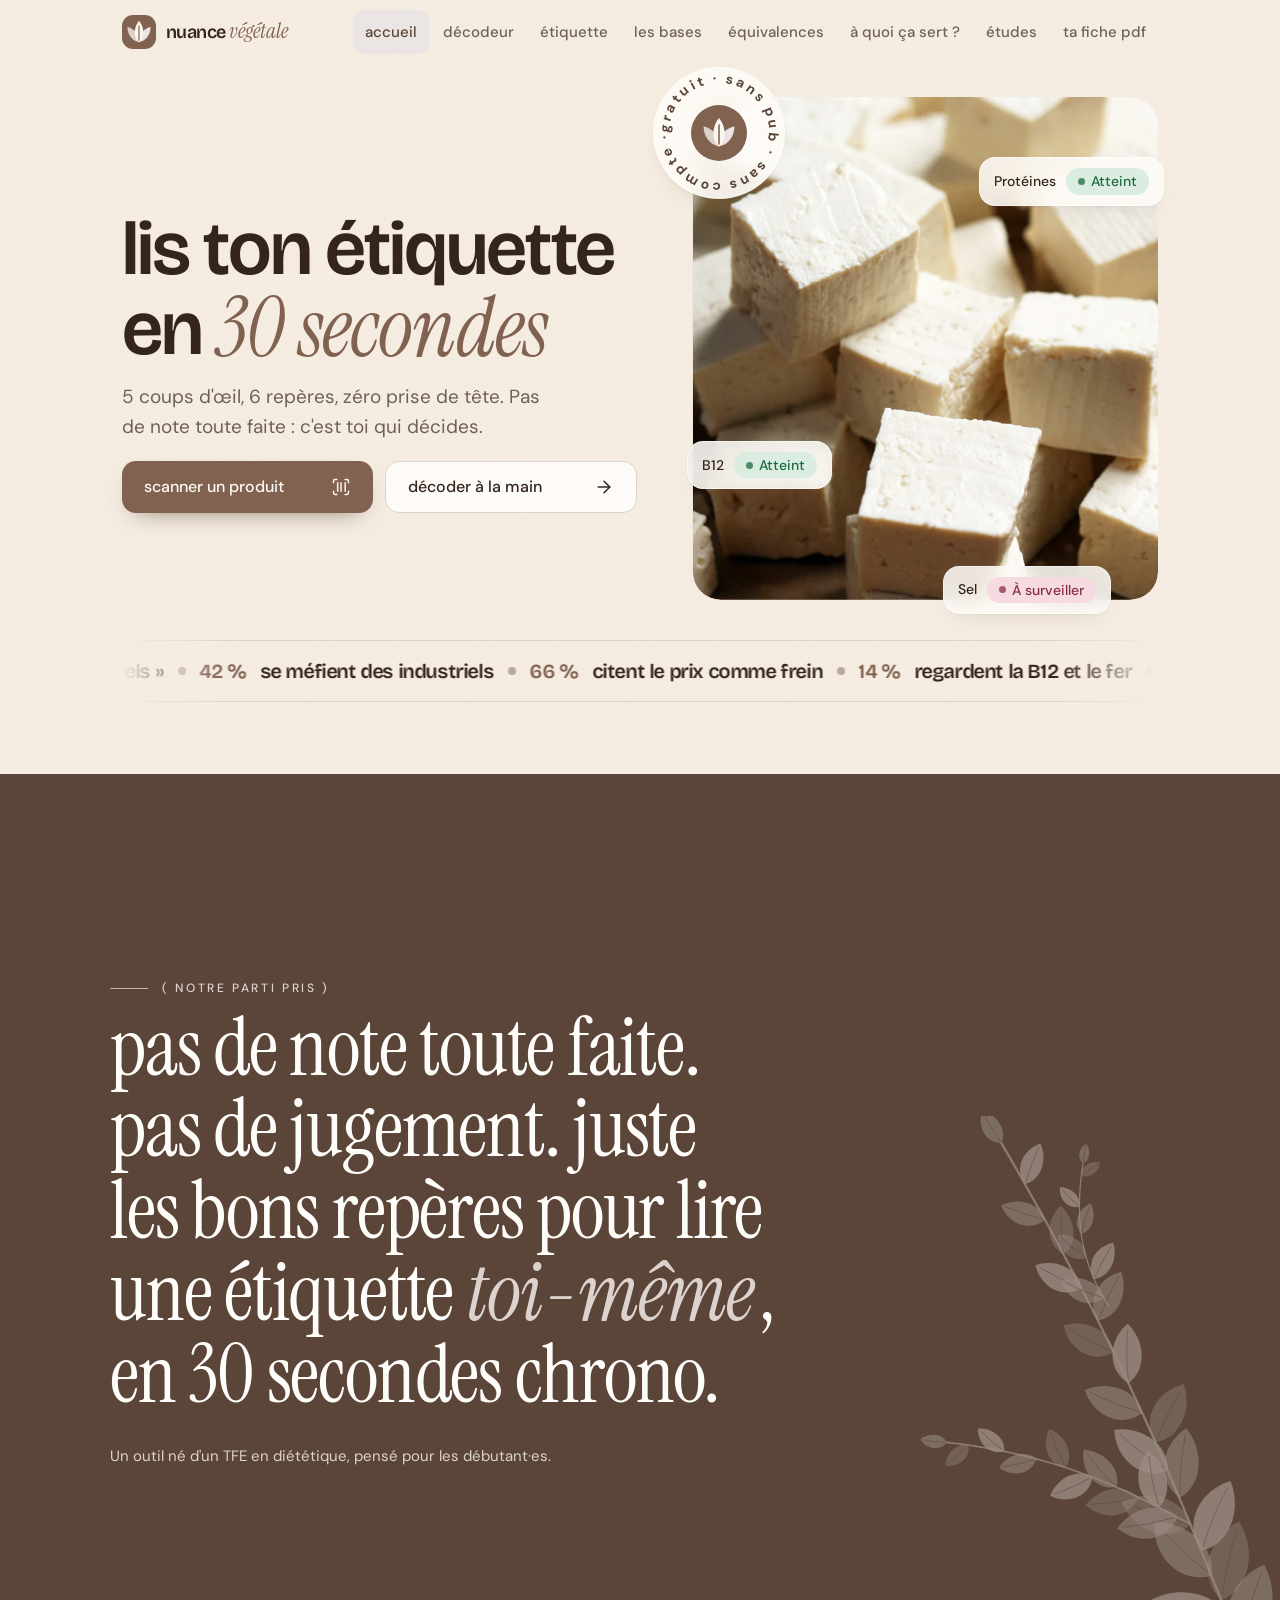
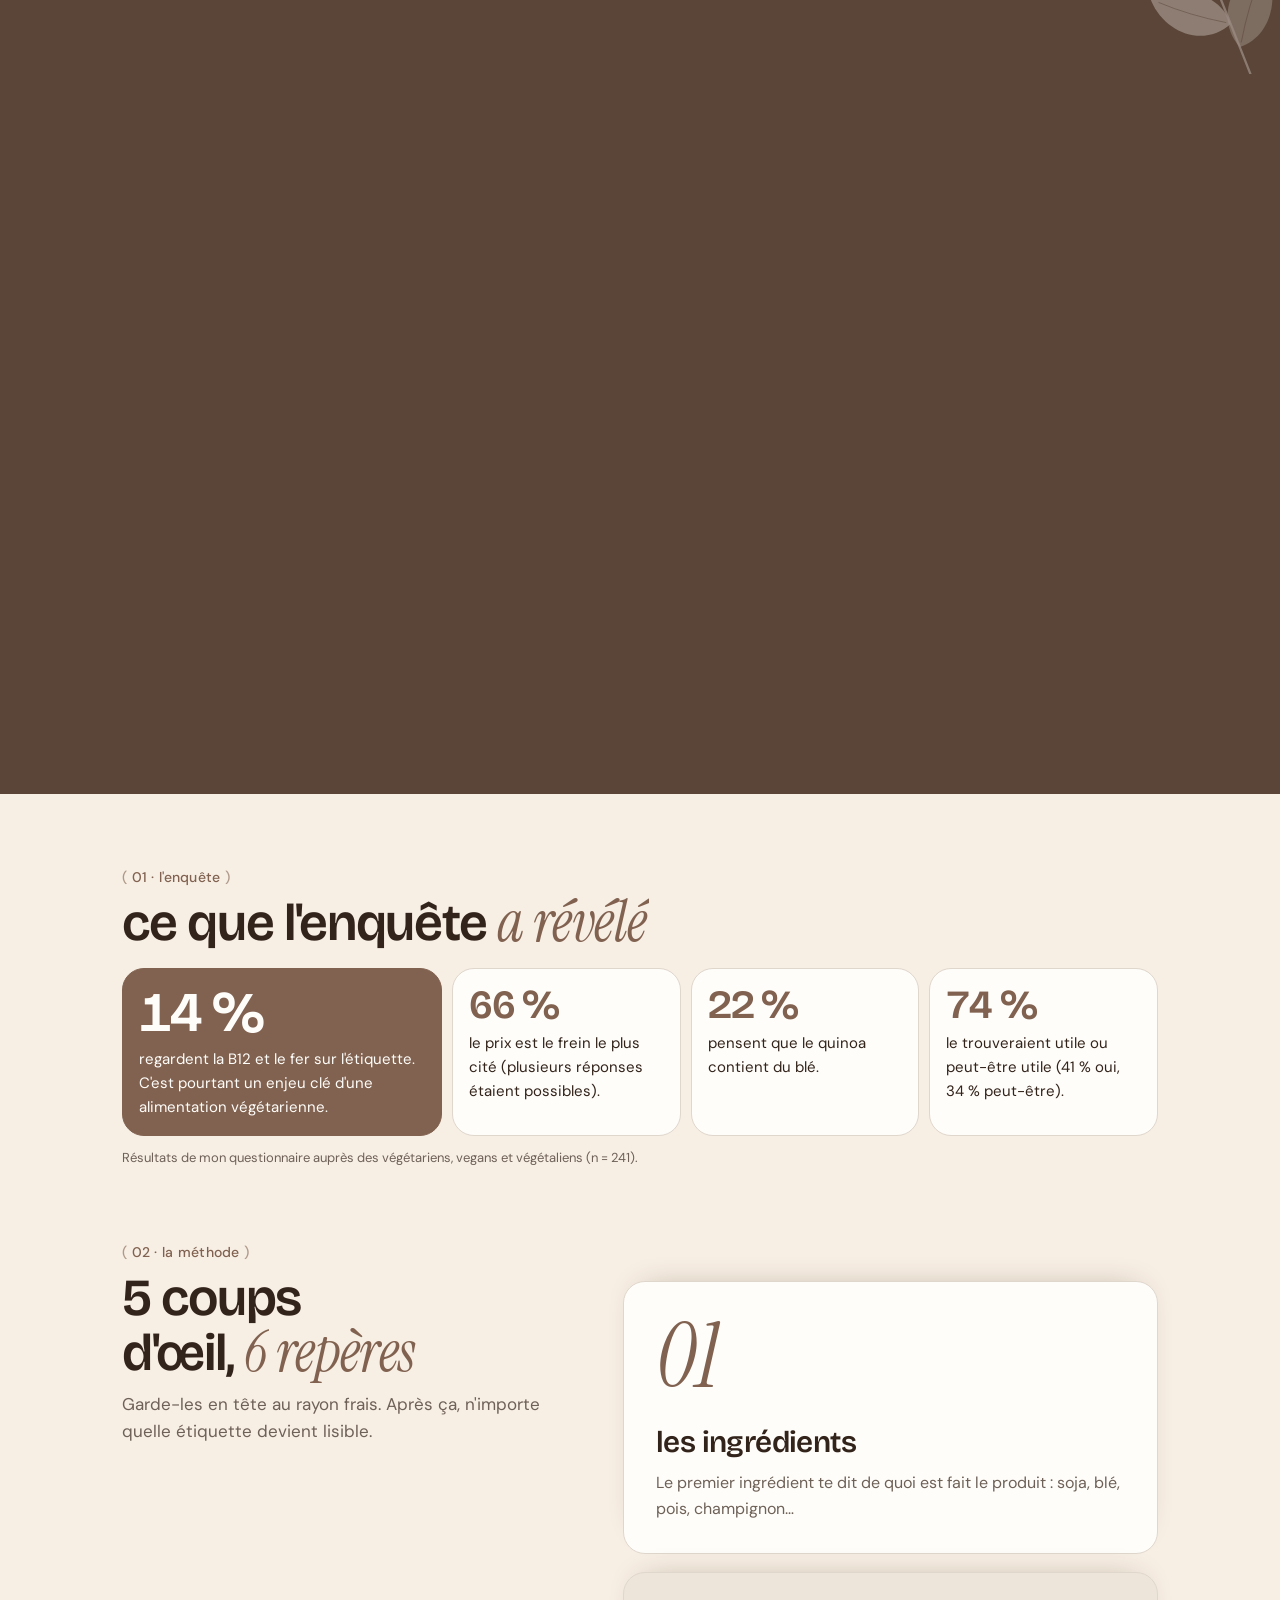
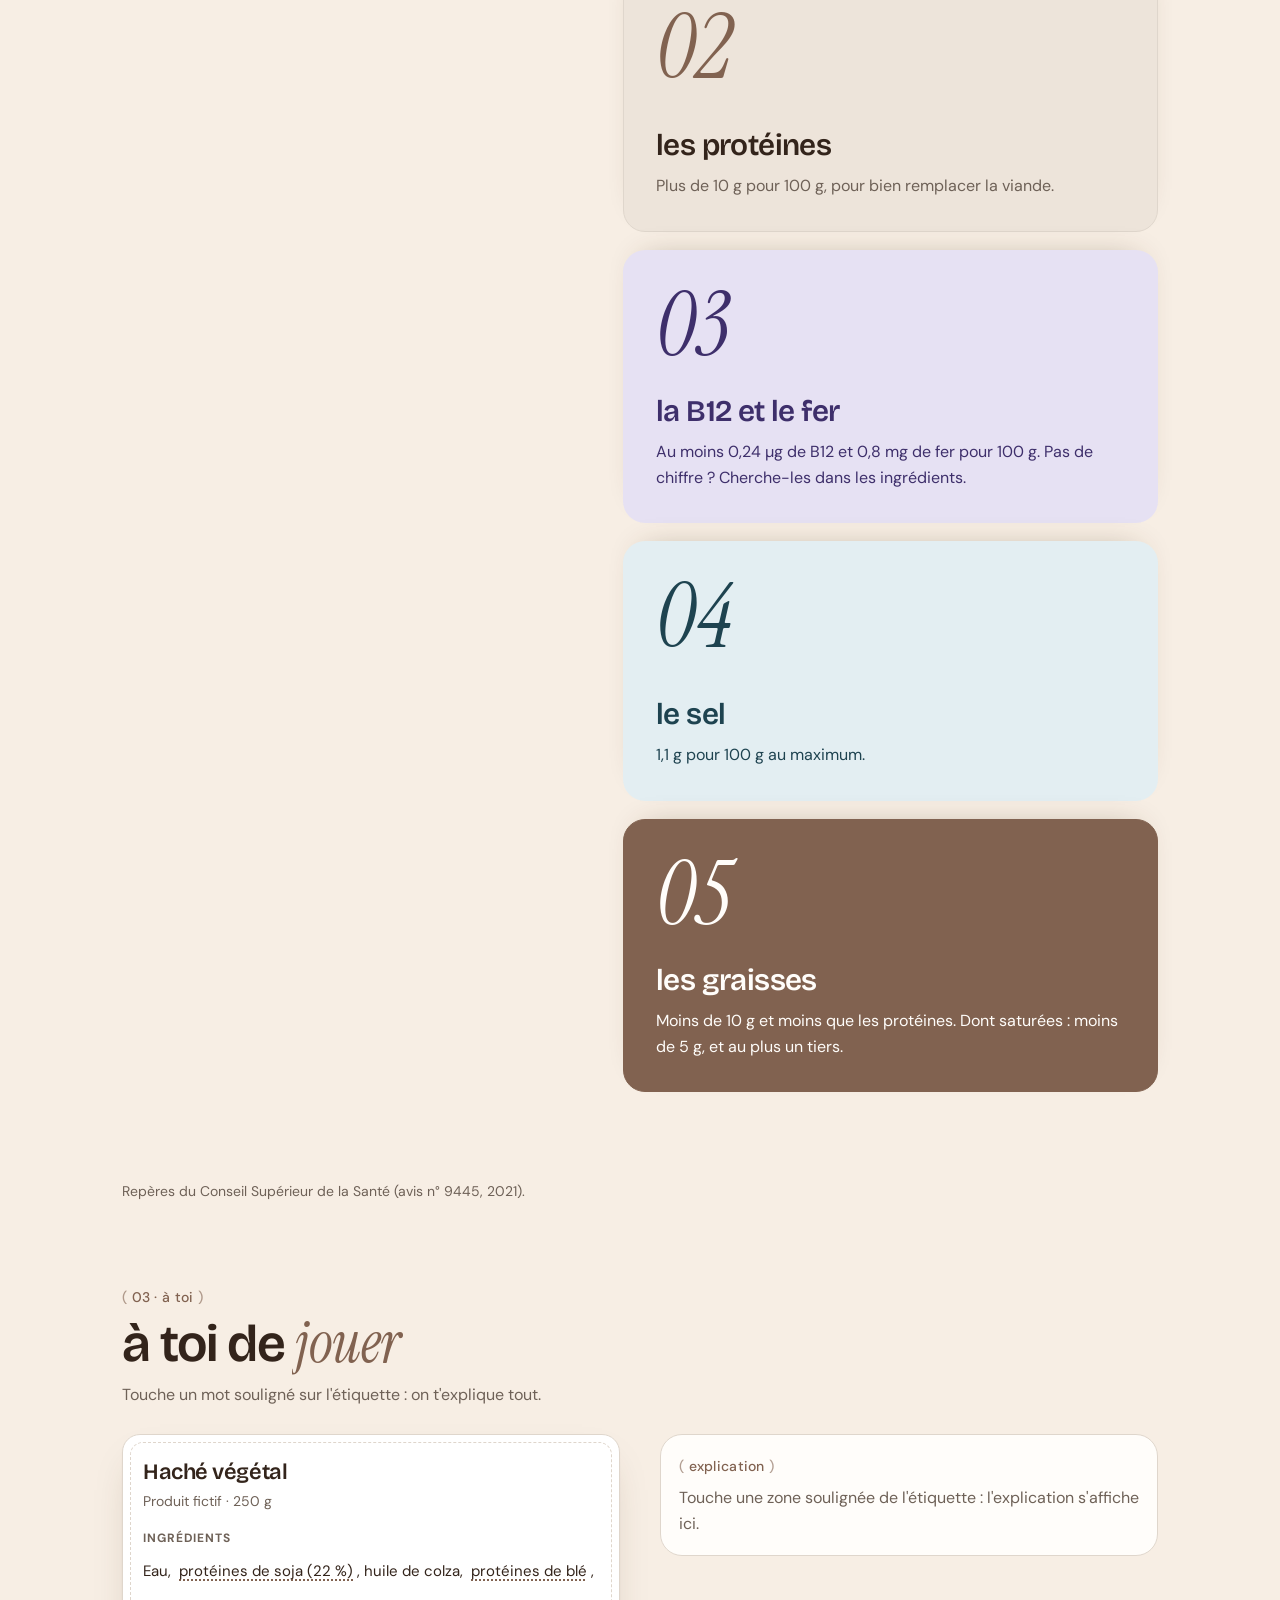
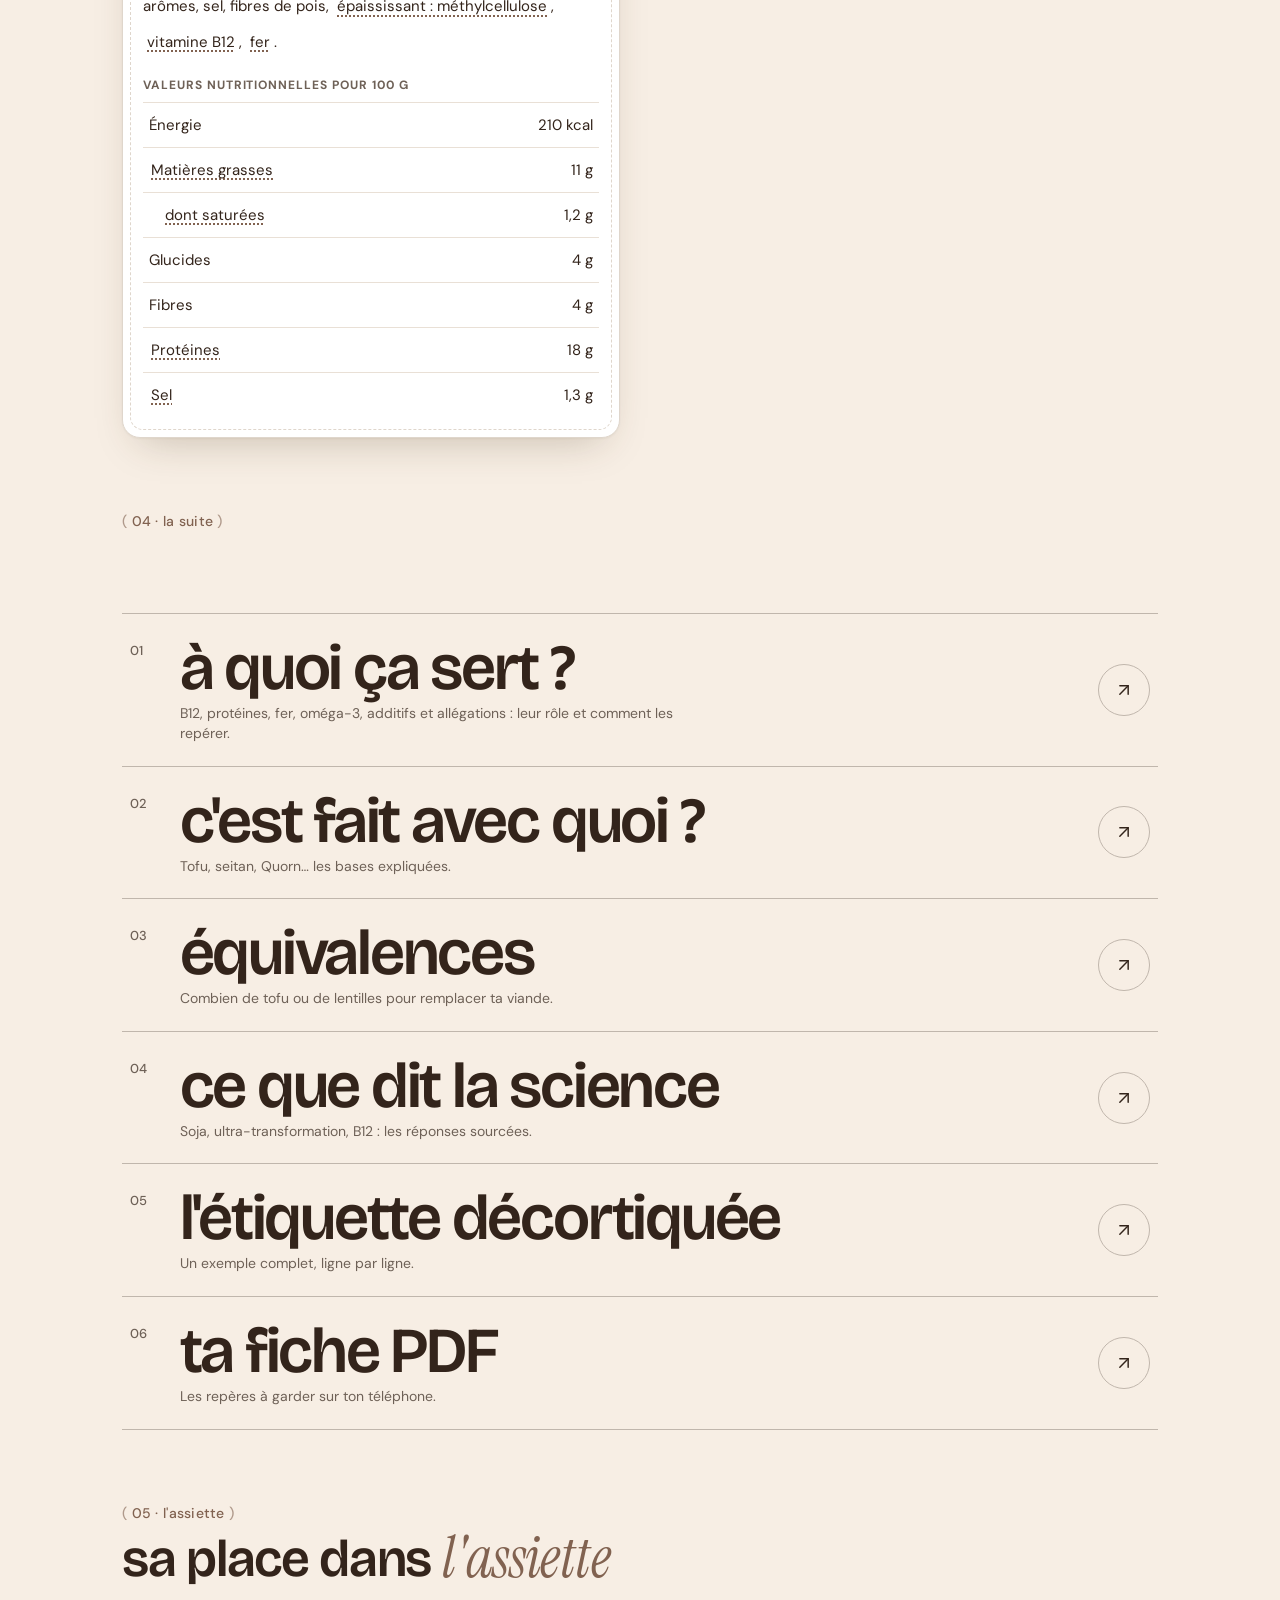
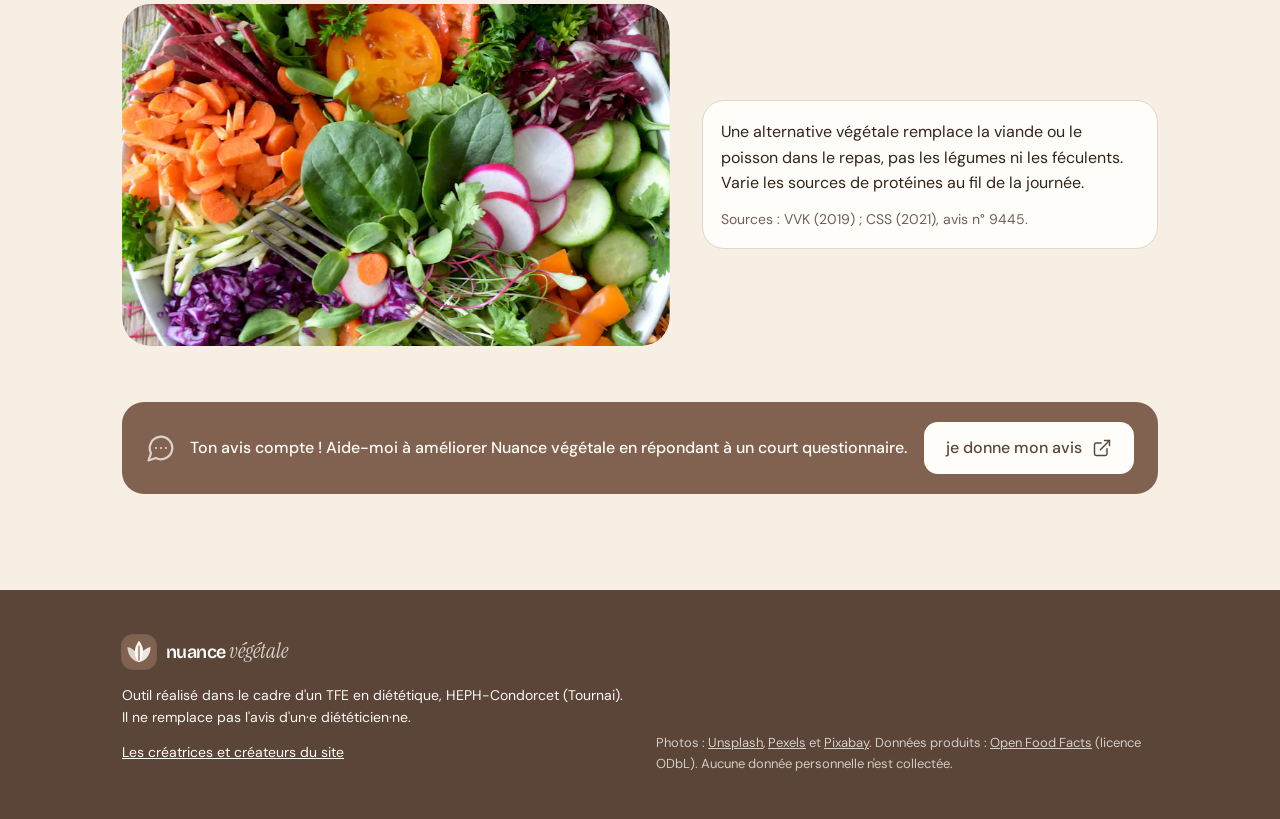
==== commit bbf691fd: "Tous les textes des pages modifiables dans Pages CMS - 160 textes (titres, sous-titres, explications" ====
--- a/index.html
+++ b/index.html
@@ -9,9 +9,9 @@
   <meta name="color-scheme" content="only light">
   <link rel="icon" href="images/logo.svg" type="image/svg+xml">
   <script>document.documentElement.classList.add('js');setTimeout(function(){if(!document.querySelector('.titre-anime'))document.documentElement.classList.remove('js')},3000)</script>
-  <script src="js/theme.js?v=20261034"></script>
-  <link rel="stylesheet" href="css/polices.css?v=20261034">
-  <link rel="stylesheet" href="css/style.css?v=20261034">
+  <script src="js/theme.js?v=20261035"></script>
+  <link rel="stylesheet" href="css/polices.css?v=20261035">
+  <link rel="stylesheet" href="css/style.css?v=20261035">
   <link rel="preload" as="image" href="images/hero.webp">
 </head>
 <body>
@@ -39,8 +39,8 @@
   <main>
     <div class="accueil-haut">
       <section class="accroche">
-        <h1>lis ton étiquette en <em class="serif">30 secondes</em></h1>
-        <p class="intro">5 coups d'œil, 6 repères, zéro prise de tête. Pas de note toute faite : c'est toi qui décides.</p>
+        <h1 data-texte="s1.e1">lis ton étiquette en <em class="serif">30 secondes</em></h1>
+        <p class="intro" data-texte="s1.e2">5 coups d'œil, 6 repères, zéro prise de tête. Pas de note toute faite : c'est toi qui décides.</p>
         <div class="boutons boutons-ordi">
           <a class="bouton entre" href="decodeur.html#scanner">
             Scanner un produit
@@ -61,9 +61,9 @@
         <div class="photo">
           <img src="images/hero.webp" width="1000" height="1150" alt="Cubes de tofu posés sur une planche en bois">
         </div>
-        <div class="flottant f2" aria-hidden="true">Protéines <span class="pastille vert">Atteint</span></div>
-        <div class="flottant f1" aria-hidden="true">B12 <span class="pastille vert">Atteint</span></div>
-        <div class="flottant f3" aria-hidden="true">Sel <span class="pastille rose">À surveiller</span></div>
+        <div class="flottant f2" aria-hidden="true">Protéines <span class="pastille vert" data-texte="s1.e3">Atteint</span></div>
+        <div class="flottant f1" aria-hidden="true">B12 <span class="pastille vert" data-texte="s1.e4">Atteint</span></div>
+        <div class="flottant f3" aria-hidden="true">Sel <span class="pastille rose" data-texte="s1.e5">À surveiller</span></div>
       </div>
     </div>
 
@@ -84,15 +84,15 @@
 
     <section class="manifeste pleine-largeur" data-manifeste>
       <div class="manifeste-int">
-        <span class="surtitre surtitre-trait">( notre parti pris )</span>
-        <p class="manifeste-texte">pas de note toute faite. pas de jugement. juste les bons repères pour lire une étiquette <em class="serif">toi-même</em>, en 30 secondes chrono.</p>
-        <p class="manifeste-signature">Un outil né d'un TFE en diététique, pensé pour les débutant·es.</p>
+        <span class="surtitre surtitre-trait" data-texte="s1.e6">( notre parti pris )</span>
+        <p class="manifeste-texte" data-texte="s1.e7">pas de note toute faite. pas de jugement. juste les bons repères pour lire une étiquette <em class="serif">toi-même</em>, en 30 secondes chrono.</p>
+        <p class="manifeste-signature" data-texte="s1.e8">Un outil né d'un TFE en diététique, pensé pour les débutant·es.</p>
         <svg class="plante" viewBox="0 0 640 820" aria-hidden="true" focusable="false" preserveAspectRatio="xMaxYMax meet"><path class="tige" stroke-width="3.4" d="M600 830C520 630 430 380 230 40"/><g transform="translate(580.6 781.0) rotate(-73.5)"><path class="f1" d="M0 0C27.8 -45.4 90.9 -43.2 126.2 0C90.9 36.3 27.8 40.9 0 0Z"/><path class="nervure" d="M7.6 0Q63.1 -5.5 113.6 0"/></g><g transform="translate(567.1 747.0) rotate(-163.4)"><path class="f2" d="M0 0C26.9 -44.0 88.0 -41.8 122.3 0C88.0 35.2 26.9 39.6 0 0Z"/><path class="nervure" d="M7.3 0Q61.1 -5.3 110.1 0"/></g><g transform="translate(553.3 712.0) rotate(-77.2)"><path class="f3" d="M0 0C26.0 -42.6 85.2 -40.5 118.4 0C85.2 34.1 26.0 38.4 0 0Z"/><path class="nervure" d="M7.1 0Q59.2 -5.1 106.5 0"/></g><g transform="translate(538.9 676.0) rotate(-136.9)"><path class="f1" d="M0 0C25.2 -41.2 82.4 -39.2 114.5 0C82.4 33.0 25.2 37.1 0 0Z"/><path class="nervure" d="M6.9 0Q57.2 -4.9 103.0 0"/></g><g transform="translate(524.0 638.9) rotate(-67.2)"><path class="f2" d="M0 0C24.3 -39.8 79.6 -37.8 110.6 0C79.6 31.8 24.3 35.8 0 0Z"/><path class="nervure" d="M6.6 0Q55.3 -4.8 99.5 0"/></g><g transform="translate(508.4 600.8) rotate(-161.6)"><path class="f3" d="M0 0C23.5 -38.4 76.8 -36.5 106.7 0C76.8 30.7 23.5 34.6 0 0Z"/><path class="nervure" d="M6.4 0Q53.3 -4.6 96.0 0"/></g><g transform="translate(492.0 561.6) rotate(-84.7)"><path class="f1" d="M0 0C22.6 -37.0 74.0 -35.2 102.8 0C74.0 29.6 22.6 33.3 0 0Z"/><path class="nervure" d="M6.2 0Q51.4 -4.4 92.5 0"/></g><g transform="translate(474.8 521.2) rotate(-142.8)"><path class="f2" d="M0 0C21.8 -35.6 71.2 -33.8 98.9 0C71.2 28.5 21.8 32.0 0 0Z"/><path class="nervure" d="M5.9 0Q49.4 -4.3 89.0 0"/></g><g transform="translate(456.5 479.7) rotate(-63.9)"><path class="f3" d="M0 0C20.9 -34.2 68.4 -32.5 95.0 0C68.4 27.4 20.9 30.8 0 0Z"/><path class="nervure" d="M5.7 0Q47.5 -4.1 85.5 0"/></g><g transform="translate(437.2 436.9) rotate(-158.1)"><path class="f1" d="M0 0C20.0 -32.8 65.6 -31.1 91.1 0C65.6 26.2 20.0 29.5 0 0Z"/><path class="nervure" d="M5.5 0Q45.5 -3.9 82.0 0"/></g><g transform="translate(416.8 392.9) rotate(-90.7)"><path class="f2" d="M0 0C19.2 -31.4 62.8 -29.8 87.2 0C62.8 25.1 19.2 28.2 0 0Z"/><path class="nervure" d="M5.2 0Q43.6 -3.8 78.5 0"/></g><g transform="translate(395.1 347.6) rotate(-151.8)"><path class="f3" d="M0 0C18.3 -30.0 60.0 -28.5 83.3 0C60.0 24.0 18.3 27.0 0 0Z"/><path class="nervure" d="M5.0 0Q41.6 -3.6 74.9 0"/></g><g transform="translate(372.1 300.9) rotate(-64.6)"><path class="f1" d="M0 0C17.5 -28.6 57.1 -27.1 79.4 0C57.1 22.9 17.5 25.7 0 0Z"/><path class="nervure" d="M4.8 0Q39.7 -3.4 71.4 0"/></g><g transform="translate(347.7 252.9) rotate(-153.8)"><path class="f2" d="M0 0C16.6 -27.2 54.3 -25.8 75.5 0C54.3 21.7 16.6 24.4 0 0Z"/><path class="nervure" d="M4.5 0Q37.7 -3.3 67.9 0"/></g><g transform="translate(321.7 203.5) rotate(-93.7)"><path class="f3" d="M0 0C15.7 -25.8 51.5 -24.5 71.6 0C51.5 20.6 15.7 23.2 0 0Z"/><path class="nervure" d="M4.3 0Q35.8 -3.1 64.4 0"/></g><g transform="translate(294.1 152.6) rotate(-161.9)"><path class="f1" d="M0 0C14.9 -24.4 48.7 -23.1 67.7 0C48.7 19.5 14.9 21.9 0 0Z"/><path class="nervure" d="M4.1 0Q33.8 -2.9 60.9 0"/></g><g transform="translate(264.8 100.2) rotate(-69.3)"><path class="f2" d="M0 0C14.0 -23.0 45.9 -21.8 63.8 0C45.9 18.4 14.0 20.7 0 0Z"/><path class="nervure" d="M3.8 0Q31.9 -2.8 57.4 0"/></g><g transform="translate(230.0 40.0) rotate(-120.5)"><path class="f1" d="M0 0C12.2 -19.8 39.9 -18.8 55.4 0C39.9 15.8 12.2 17.8 0 0Z"/><path class="nervure" d="M3.3 0Q27.7 -2.4 49.9 0"/></g><path class="tige" stroke-width="2.4" d="M508 600C430 560 330 500 150 480"/><g transform="translate(488.8 590.0) rotate(-190.4)"><path class="f1" d="M0 0C19.8 -32.4 64.7 -30.7 89.9 0C64.7 25.9 19.8 29.1 0 0Z"/><path class="nervure" d="M5.4 0Q44.9 -3.9 80.9 0"/></g><g transform="translate(461.4 575.8) rotate(-100.9)"><path class="f2" d="M0 0C18.5 -30.4 60.7 -28.8 84.3 0C60.7 24.3 18.5 27.3 0 0Z"/><path class="nervure" d="M5.1 0Q42.2 -3.6 75.9 0"/></g><g transform="translate(431.7 560.9) rotate(-188.5)"><path class="f3" d="M0 0C17.3 -28.3 56.7 -26.9 78.7 0C56.7 22.7 17.3 25.5 0 0Z"/><path class="nervure" d="M4.7 0Q39.4 -3.4 70.9 0"/></g><g transform="translate(399.3 545.9) rotate(-131.2)"><path class="f1" d="M0 0C16.1 -26.3 52.7 -25.0 73.2 0C52.7 21.1 16.1 23.7 0 0Z"/><path class="nervure" d="M4.4 0Q36.6 -3.2 65.9 0"/></g><g transform="translate(363.8 531.2) rotate(-203.7)"><path class="f2" d="M0 0C14.9 -24.3 48.7 -23.1 67.6 0C48.7 19.5 14.9 21.9 0 0Z"/><path class="nervure" d="M4.1 0Q33.8 -2.9 60.9 0"/></g><g transform="translate(324.7 517.1) rotate(-112.6)"><path class="f3" d="M0 0C13.7 -22.3 44.7 -21.2 62.1 0C44.7 17.9 13.7 20.1 0 0Z"/><path class="nervure" d="M3.7 0Q31.0 -2.7 55.9 0"/></g><g transform="translate(281.6 504.3) rotate(-193.3)"><path class="f1" d="M0 0C12.4 -20.3 40.7 -19.3 56.5 0C40.7 16.3 12.4 18.3 0 0Z"/><path class="nervure" d="M3.4 0Q28.3 -2.4 50.9 0"/></g><g transform="translate(234.0 493.1) rotate(-139.1)"><path class="f2" d="M0 0C11.2 -18.3 36.7 -17.4 51.0 0C36.7 14.7 11.2 16.5 0 0Z"/><path class="nervure" d="M3.1 0Q25.5 -2.2 45.9 0"/></g><g transform="translate(181.5 484.0) rotate(-221.8)"><path class="f3" d="M0 0C10.0 -16.3 32.7 -15.5 45.4 0C32.7 13.1 10.0 14.7 0 0Z"/><path class="nervure" d="M2.7 0Q22.7 -2.0 40.9 0"/></g><g transform="translate(150.0 480.0) rotate(-173.7)"><path class="f1" d="M0 0C8.7 -14.1 28.4 -13.4 39.5 0C28.4 11.3 8.7 12.7 0 0Z"/><path class="nervure" d="M2.4 0Q19.7 -1.7 35.5 0"/></g><path class="tige" stroke-width="1.9" d="M388 280C356 230 334 170 350 70"/><g transform="translate(380.5 267.8) rotate(-158.3)"><path class="f1" d="M0 0C14.7 -24.1 48.2 -22.9 66.9 0C48.2 19.3 14.7 21.7 0 0Z"/><path class="nervure" d="M4.0 0Q33.5 -2.9 60.2 0"/></g><g transform="translate(366.2 239.8) rotate(-62.0)"><path class="f2" d="M0 0C13.3 -21.7 43.4 -20.6 60.3 0C43.4 17.4 13.3 19.5 0 0Z"/><path class="nervure" d="M3.6 0Q30.1 -2.6 54.3 0"/></g><g transform="translate(354.8 208.7) rotate(-140.6)"><path class="f3" d="M0 0C11.8 -19.3 38.6 -18.4 53.7 0C38.6 15.5 11.8 17.4 0 0Z"/><path class="nervure" d="M3.2 0Q26.8 -2.3 48.3 0"/></g><g transform="translate(347.4 173.6) rotate(-72.9)"><path class="f1" d="M0 0C10.4 -16.9 33.9 -16.1 47.1 0C33.9 13.6 10.4 15.2 0 0Z"/><path class="nervure" d="M2.8 0Q23.5 -2.0 42.3 0"/></g><g transform="translate(344.7 133.5) rotate(-135.0)"><path class="f2" d="M0 0C8.9 -14.6 29.1 -13.8 40.4 0C29.1 11.6 8.9 13.1 0 0Z"/><path class="nervure" d="M2.4 0Q20.2 -1.7 36.4 0"/></g><g transform="translate(347.5 87.6) rotate(-33.9)"><path class="f3" d="M0 0C7.4 -12.2 24.3 -11.6 33.8 0C24.3 9.7 7.4 11.0 0 0Z"/><path class="nervure" d="M2.0 0Q16.9 -1.5 30.4 0"/></g><g transform="translate(350.0 70.0) rotate(-80.9)"><path class="f1" d="M0 0C6.5 -10.5 21.2 -10.0 29.4 0C21.2 8.4 6.5 9.5 0 0Z"/><path class="nervure" d="M1.8 0Q14.7 -1.3 26.5 0"/></g></svg>
       </div>
     </section>
 
-    <span class="surtitre revele" style="margin-top:72px">01 · l'enquête</span>
-    <h2 style="margin-top:0">ce que l'enquête <em class="serif">a révélé</em></h2>
+    <span class="surtitre revele" style="margin-top:72px" data-texte="s1.e9">01 · l'enquête</span>
+    <h2 style="margin-top:0" data-texte="s2.e1">ce que l'enquête <em class="serif">a révélé</em></h2>
     <div class="chiffres" id="chiffres-enquete">
       <div class="chiffre-carte mis-en-avant revele">
         <strong data-compteur="13" data-suffixe=" %">13 %</strong>
@@ -114,23 +114,23 @@
 
     <section class="coups-section">
       <div class="coups-intro">
-        <span class="surtitre" style="margin-top:72px">02 · la méthode</span>
-        <h2 style="margin-top:0">5 coups d'œil, <em class="serif">6 repères</em></h2>
-        <p class="revele">Garde-les en tête au rayon frais. Après ça, n'importe quelle étiquette devient lisible.</p>
+        <span class="surtitre" style="margin-top:72px" data-texte="s2.e2">02 · la méthode</span>
+        <h2 style="margin-top:0" data-texte="s3.e1">5 coups d'œil, <em class="serif">6 repères</em></h2>
+        <p class="revele" data-texte="s3.e2">Garde-les en tête au rayon frais. Après ça, n'importe quelle étiquette devient lisible.</p>
       </div>
     <ol class="coups pile">
-      <li class="revele"><strong>les ingrédients</strong><p>Le premier ingrédient te dit de quoi est fait le produit : soja, blé, pois, champignon…</p></li>
-      <li class="revele" style="--i:1"><strong>les protéines</strong><p>Plus de 10 g pour 100 g, pour bien remplacer la viande.</p></li>
-      <li class="revele" style="--i:2"><strong>la B12 et le fer</strong><p>Au moins 0,24 µg de B12 et 0,8 mg de fer pour 100 g. Pas de chiffre ? Cherche-les dans les ingrédients.</p></li>
-      <li class="revele" style="--i:3"><strong>le sel</strong><p>1,1 g pour 100 g au maximum.</p></li>
-      <li class="revele" style="--i:4"><strong>les graisses</strong><p>Moins de 10 g et moins que les protéines. Dont saturées : moins de 5 g, et au plus un tiers.</p></li>
+      <li class="revele"><strong data-texte="s3.e3">les ingrédients</strong><p data-texte="s3.e4">Le premier ingrédient te dit de quoi est fait le produit : soja, blé, pois, champignon…</p></li>
+      <li class="revele" style="--i:1"><strong data-texte="s3.e5">les protéines</strong><p data-texte="s3.e6">Plus de 10 g pour 100 g, pour bien remplacer la viande.</p></li>
+      <li class="revele" style="--i:2"><strong data-texte="s3.e7">la B12 et le fer</strong><p data-texte="s3.e8">Au moins 0,24 µg de B12 et 0,8 mg de fer pour 100 g. Pas de chiffre ? Cherche-les dans les ingrédients.</p></li>
+      <li class="revele" style="--i:3"><strong data-texte="s3.e9">le sel</strong><p data-texte="s3.e10">1,1 g pour 100 g au maximum.</p></li>
+      <li class="revele" style="--i:4"><strong data-texte="s3.e11">les graisses</strong><p data-texte="s3.e12">Moins de 10 g et moins que les protéines. Dont saturées : moins de 5 g, et au plus un tiers.</p></li>
     </ol>
-    <p class="petit secondaire revele">Repères du Conseil Supérieur de la Santé (avis n° 9445, 2021).</p>
+    <p class="petit secondaire revele" data-texte="s3.e13">Repères du Conseil Supérieur de la Santé (avis n° 9445, 2021).</p>
     </section>
 
-    <span class="surtitre revele" style="margin-top:72px">03 · à toi</span>
-    <h2 style="margin-top:0">à toi de <em class="serif">jouer</em></h2>
-    <p class="secondaire revele">Touche un mot souligné sur l'étiquette : on t'explique tout.</p>
+    <span class="surtitre revele" style="margin-top:72px" data-texte="s3.e14">03 · à toi</span>
+    <h2 style="margin-top:0" data-texte="s4.e1">à toi de <em class="serif">jouer</em></h2>
+    <p class="secondaire revele" data-texte="s4.e2">Touche un mot souligné sur l'étiquette : on t'explique tout.</p>
 
     <div class="duo">
       <div class="etiquette revele" id="etiquette-interactive">
@@ -140,126 +140,126 @@
         <div class="titre-bloc">Ingrédients</div>
         <p class="ingredients">
           Eau,
-          <button type="button" class="zone" data-info="soja" aria-pressed="false">protéines de soja (22 %)</button>,
+          <button type="button" class="zone" data-info="soja" aria-pressed="false" data-texte="s4.e3">protéines de soja (22 %)</button>,
           huile de colza,
-          <button type="button" class="zone" data-info="ble" aria-pressed="false">protéines de blé</button>,
+          <button type="button" class="zone" data-info="ble" aria-pressed="false" data-texte="s4.e4">protéines de blé</button>,
           arômes, sel, fibres de pois,
-          <button type="button" class="zone" data-info="additif" aria-pressed="false">épaississant : méthylcellulose</button>,
-          <button type="button" class="zone" data-info="b12" aria-pressed="false">vitamine B12</button>,
-          <button type="button" class="zone" data-info="fer" aria-pressed="false">fer</button>.
+          <button type="button" class="zone" data-info="additif" aria-pressed="false" data-texte="s4.e5">épaississant : méthylcellulose</button>,
+          <button type="button" class="zone" data-info="b12" aria-pressed="false" data-texte="s4.e6">vitamine B12</button>,
+          <button type="button" class="zone" data-info="fer" aria-pressed="false" data-texte="s4.e7">fer</button>.
         </p>
 
         <div class="titre-bloc">Valeurs nutritionnelles pour 100 g</div>
         <table class="tableau-nutri">
           <tbody>
-            <tr><td>Énergie</td><td class="valeur">210 kcal</td></tr>
-            <tr><td><button type="button" class="zone" data-info="grasses" aria-pressed="false"><span>Matières grasses</span></button></td><td class="valeur">11 g</td></tr>
-            <tr class="sous"><td><button type="button" class="zone" data-info="satures" aria-pressed="false"><span>dont saturées</span></button></td><td class="valeur">1,2 g</td></tr>
-            <tr><td>Glucides</td><td class="valeur">4 g</td></tr>
-            <tr><td>Fibres</td><td class="valeur">4 g</td></tr>
-            <tr><td><button type="button" class="zone" data-info="proteines" aria-pressed="false"><span>Protéines</span></button></td><td class="valeur">18 g</td></tr>
-            <tr><td><button type="button" class="zone" data-info="sel" aria-pressed="false"><span>Sel</span></button></td><td class="valeur">1,3 g</td></tr>
+            <tr><td data-texte="s4.e8">Énergie</td><td class="valeur" data-texte="s4.e9">210 kcal</td></tr>
+            <tr><td><button type="button" class="zone" data-info="grasses" aria-pressed="false"><span data-texte="s4.e10">Matières grasses</span></button></td><td class="valeur">11 g</td></tr>
+            <tr class="sous"><td><button type="button" class="zone" data-info="satures" aria-pressed="false"><span data-texte="s4.e11">dont saturées</span></button></td><td class="valeur">1,2 g</td></tr>
+            <tr><td data-texte="s4.e12">Glucides</td><td class="valeur">4 g</td></tr>
+            <tr><td data-texte="s4.e13">Fibres</td><td class="valeur">4 g</td></tr>
+            <tr><td><button type="button" class="zone" data-info="proteines" aria-pressed="false"><span data-texte="s4.e14">Protéines</span></button></td><td class="valeur">18 g</td></tr>
+            <tr><td><button type="button" class="zone" data-info="sel" aria-pressed="false"><span data-texte="s4.e15">Sel</span></button></td><td class="valeur">1,3 g</td></tr>
           </tbody>
         </table>
       </div>
 
       <div class="collant revele" id="explications" aria-live="polite" style="--i:1">
         <div class="carte explication" id="info-defaut">
-          <span class="surtitre">Explication</span>
-          <p class="secondaire" style="margin:0">Touche une zone soulignée de l'étiquette : l'explication s'affiche ici.</p>
+          <span class="surtitre" data-texte="s4.e16">Explication</span>
+          <p class="secondaire" style="margin:0" data-texte="s4.e17">Touche une zone soulignée de l'étiquette : l'explication s'affiche ici.</p>
         </div>
         <div class="carte explication" id="info-soja" hidden>
-          <span class="pastille lilas">Ingrédient principal</span>
-          <p>Le soja est la base de ce produit. C'est une légumineuse riche en protéines. Allergène à signaler sur l'étiquette.</p>
-          <p class="source">[Texte à valider par Camille]</p>
+          <span class="pastille lilas" data-texte="s4.e18">Ingrédient principal</span>
+          <p data-texte="s4.e19">Le soja est la base de ce produit. C'est une légumineuse riche en protéines. Allergène à signaler sur l'étiquette.</p>
+          <p class="source" data-texte="s4.e20">[Texte à valider par Camille]</p>
         </div>
         <div class="carte explication" id="info-ble" hidden>
-          <span class="pastille lilas">Gluten</span>
-          <p>Les protéines de blé apportent du gluten. À éviter en cas de maladie cœliaque ou d'allergie au blé.</p>
-          <p class="source">[Texte à valider par Camille]</p>
+          <span class="pastille lilas" data-texte="s4.e21">Gluten</span>
+          <p data-texte="s4.e22">Les protéines de blé apportent du gluten. À éviter en cas de maladie cœliaque ou d'allergie au blé.</p>
+          <p class="source" data-texte="s4.e23">[Texte à valider par Camille]</p>
         </div>
         <div class="carte explication" id="info-additif" hidden>
-          <span class="pastille lilas">Additif</span>
-          <p>La méthylcellulose sert à lier le produit, comme l'œuf dans un hachis. Elle est autorisée en Europe (E461).</p>
-          <p class="source">[Texte et source à valider par Camille]</p>
+          <span class="pastille lilas" data-texte="s4.e24">Additif</span>
+          <p data-texte="s4.e25">La méthylcellulose sert à lier le produit, comme l'œuf dans un hachis. Elle est autorisée en Europe (E461).</p>
+          <p class="source" data-texte="s4.e26">[Texte et source à valider par Camille]</p>
         </div>
         <div class="carte explication" id="info-b12" hidden>
-          <span class="pastille gris sans-point">? non renseigné</span>
-          <p>De la B12 est ajoutée, mais la quantité n'est pas indiquée dans le tableau. Repère : au moins 0,24 µg pour 100 g. Elle ne se trouve pas naturellement dans les végétaux.</p>
-          <p class="source">Conseil Supérieur de la Santé, avis n° 9445 (2021)</p>
+          <span class="pastille gris sans-point" data-texte="s4.e27">? non renseigné</span>
+          <p data-texte="s4.e28">De la B12 est ajoutée, mais la quantité n'est pas indiquée dans le tableau. Repère : au moins 0,24 µg pour 100 g. Elle ne se trouve pas naturellement dans les végétaux.</p>
+          <p class="source" data-texte="s4.e29">Conseil Supérieur de la Santé, avis n° 9445 (2021)</p>
         </div>
         <div class="carte explication" id="info-fer" hidden>
-          <span class="pastille gris sans-point">? non renseigné</span>
-          <p>Du fer est ajouté, mais la quantité n'est pas indiquée. Repère : au moins 0,8 mg pour 100 g. Il est mieux absorbé avec de la vitamine C (poivron, agrumes, kiwi).</p>
-          <p class="source">Conseil Supérieur de la Santé, avis n° 9445 (2021)</p>
+          <span class="pastille gris sans-point" data-texte="s4.e30">? non renseigné</span>
+          <p data-texte="s4.e31">Du fer est ajouté, mais la quantité n'est pas indiquée. Repère : au moins 0,8 mg pour 100 g. Il est mieux absorbé avec de la vitamine C (poivron, agrumes, kiwi).</p>
+          <p class="source" data-texte="s4.e32">Conseil Supérieur de la Santé, avis n° 9445 (2021)</p>
         </div>
         <div class="carte explication" id="info-proteines" hidden>
-          <span class="pastille vert sans-point">✓ atteint</span>
-          <p>18 g pour 100 g : plus que le repère de 10 g. Bonus : 34 % de l'énergie vient des protéines, donc le fabricant peut écrire « riche en protéines » (règle européenne).</p>
-          <p class="source">Conseil Supérieur de la Santé, avis n° 9445 (2021) · règlement (CE) n° 1924/2006</p>
+          <span class="pastille vert sans-point" data-texte="s4.e33">✓ atteint</span>
+          <p data-texte="s4.e34">18 g pour 100 g : plus que le repère de 10 g. Bonus : 34 % de l'énergie vient des protéines, donc le fabricant peut écrire « riche en protéines » (règle européenne).</p>
+          <p class="source" data-texte="s4.e35">Conseil Supérieur de la Santé, avis n° 9445 (2021) · règlement (CE) n° 1924/2006</p>
         </div>
         <div class="carte explication" id="info-sel" hidden>
-          <span class="pastille rose sans-point">! à surveiller</span>
-          <p>1,3 g pour 100 g : au-dessus du repère de 1,1 g. Pas besoin de resaler le plat.</p>
-          <p class="source">Conseil Supérieur de la Santé, avis n° 9445 (2021)</p>
+          <span class="pastille rose sans-point" data-texte="s4.e36">! à surveiller</span>
+          <p data-texte="s4.e37">1,3 g pour 100 g : au-dessus du repère de 1,1 g. Pas besoin de resaler le plat.</p>
+          <p class="source" data-texte="s4.e38">Conseil Supérieur de la Santé, avis n° 9445 (2021)</p>
         </div>
         <div class="carte explication" id="info-satures" hidden>
-          <span class="pastille vert sans-point">✓ atteint</span>
-          <p>1,2 g pour 100 g : moins de 5 g, soit environ 11 % des graisses : bien en dessous du tiers maximum (33 %). L'huile de colza apporte surtout de bonnes graisses.</p>
-          <p class="source">Conseil Supérieur de la Santé, avis n° 9445 (2021)</p>
+          <span class="pastille vert sans-point" data-texte="s4.e39">✓ atteint</span>
+          <p data-texte="s4.e40">1,2 g pour 100 g : moins de 5 g, soit environ 11 % des graisses : bien en dessous du tiers maximum (33 %). L'huile de colza apporte surtout de bonnes graisses.</p>
+          <p class="source" data-texte="s4.e41">Conseil Supérieur de la Santé, avis n° 9445 (2021)</p>
         </div>
         <div class="carte explication" id="info-grasses" hidden>
-          <span class="pastille rose sans-point">! à surveiller</span>
-          <p>11 g pour 100 g : un peu plus que le repère de 10 g. Les protéines (18 g) restent au-dessus, c'est déjà ça.</p>
-          <p class="source">Conseil Supérieur de la Santé, avis n° 9445 (2021)</p>
-        </div>
-      </div>
-    </div>
-
-    <span class="surtitre revele" style="margin-top:72px">04 · la suite</span>
-    <h2 style="margin-top:0">va plus <em class="serif">loin</em></h2>
+          <span class="pastille rose sans-point" data-texte="s4.e42">! à surveiller</span>
+          <p data-texte="s4.e43">11 g pour 100 g : un peu plus que le repère de 10 g. Les protéines (18 g) restent au-dessus, c'est déjà ça.</p>
+          <p class="source" data-texte="s4.e44">Conseil Supérieur de la Santé, avis n° 9445 (2021)</p>
+        </div>
+      </div>
+    </div>
+
+    <span class="surtitre revele" style="margin-top:72px" data-texte="s4.e45">04 · la suite</span>
+    <h2 style="margin-top:0" data-texte="s5.e1">va plus <em class="serif">loin</em></h2>
     <ol class="liste-suite" id="liste-suite">
       <li class="revele" style="--i:0"><a href="a-quoi-ca-sert.html" data-image="images/quinoa.webp">
         <span class="suite-num">01</span>
-        <span class="suite-texte"><span class="suite-titre">à quoi ça sert ?</span><span class="suite-desc">B12, protéines, fer, oméga-3, additifs et allégations : leur rôle et comment les repérer.</span></span>
+        <span class="suite-texte"><span class="suite-titre" data-texte="s5.e2">à quoi ça sert ?</span><span class="suite-desc" data-texte="s5.e3">B12, protéines, fer, oméga-3, additifs et allégations : leur rôle et comment les repérer.</span></span>
         <img class="suite-vignette" src="images/quinoa.webp" alt="" width="160" height="120" loading="lazy">
         <span class="suite-fleche"><svg class="icone" viewBox="0 0 24 24" aria-hidden="true"><path d="M7 17 17 7"/><path d="M7 7h10v10"/></svg></span>
       </a></li>
       <li class="revele" style="--i:1"><a href="bases.html" data-image="images/pois.webp">
         <span class="suite-num">02</span>
-        <span class="suite-texte"><span class="suite-titre">c'est fait avec quoi ?</span><span class="suite-desc">Tofu, seitan, Quorn… les bases expliquées.</span></span>
+        <span class="suite-texte"><span class="suite-titre" data-texte="s5.e4">c'est fait avec quoi ?</span><span class="suite-desc" data-texte="s5.e5">Tofu, seitan, Quorn… les bases expliquées.</span></span>
         <img class="suite-vignette" src="images/pois.webp" alt="" width="160" height="120" loading="lazy">
         <span class="suite-fleche"><svg class="icone" viewBox="0 0 24 24" aria-hidden="true"><path d="M7 17 17 7"/><path d="M7 7h10v10"/></svg></span>
       </a></li>
       <li class="revele" style="--i:2"><a href="equivalences.html" data-image="images/tofu.webp">
         <span class="suite-num">03</span>
-        <span class="suite-texte"><span class="suite-titre">équivalences</span><span class="suite-desc">Combien de tofu ou de lentilles pour remplacer ta viande.</span></span>
+        <span class="suite-texte"><span class="suite-titre" data-texte="s5.e6">équivalences</span><span class="suite-desc" data-texte="s5.e7">Combien de tofu ou de lentilles pour remplacer ta viande.</span></span>
         <img class="suite-vignette" src="images/tofu.webp" alt="" width="160" height="120" loading="lazy">
         <span class="suite-fleche"><svg class="icone" viewBox="0 0 24 24" aria-hidden="true"><path d="M7 17 17 7"/><path d="M7 7h10v10"/></svg></span>
       </a></li>
       <li class="revele" style="--i:3"><a href="etudes.html" data-image="images/etudes.webp">
         <span class="suite-num">04</span>
-        <span class="suite-texte"><span class="suite-titre">ce que dit la science</span><span class="suite-desc">Soja, ultra-transformation, B12 : les réponses sourcées.</span></span>
+        <span class="suite-texte"><span class="suite-titre" data-texte="s5.e8">ce que dit la science</span><span class="suite-desc" data-texte="s5.e9">Soja, ultra-transformation, B12 : les réponses sourcées.</span></span>
         <img class="suite-vignette" src="images/etudes.webp" alt="" width="160" height="120" loading="lazy">
         <span class="suite-fleche"><svg class="icone" viewBox="0 0 24 24" aria-hidden="true"><path d="M7 17 17 7"/><path d="M7 7h10v10"/></svg></span>
       </a></li>
       <li class="revele" style="--i:4"><a href="etiquette.html" data-image="images/tempeh.webp">
         <span class="suite-num">05</span>
-        <span class="suite-texte"><span class="suite-titre">l'étiquette décortiquée</span><span class="suite-desc">Un exemple complet, ligne par ligne.</span></span>
+        <span class="suite-texte"><span class="suite-titre" data-texte="s5.e10">l'étiquette décortiquée</span><span class="suite-desc" data-texte="s5.e11">Un exemple complet, ligne par ligne.</span></span>
         <img class="suite-vignette" src="images/tempeh.webp" alt="" width="160" height="120" loading="lazy">
         <span class="suite-fleche"><svg class="icone" viewBox="0 0 24 24" aria-hidden="true"><path d="M7 17 17 7"/><path d="M7 7h10v10"/></svg></span>
       </a></li>
       <li class="revele" style="--i:5"><a href="ta-fiche-pdf.html" data-image="images/decodeur.webp">
         <span class="suite-num">06</span>
-        <span class="suite-texte"><span class="suite-titre">ta fiche PDF</span><span class="suite-desc">Les repères à garder sur ton téléphone.</span></span>
+        <span class="suite-texte"><span class="suite-titre" data-texte="s5.e12">ta fiche PDF</span><span class="suite-desc" data-texte="s5.e13">Les repères à garder sur ton téléphone.</span></span>
         <img class="suite-vignette" src="images/decodeur.webp" alt="" width="160" height="120" loading="lazy">
         <span class="suite-fleche"><svg class="icone" viewBox="0 0 24 24" aria-hidden="true"><path d="M7 17 17 7"/><path d="M7 7h10v10"/></svg></span>
       </a></li>
     </ol>
     <div class="suite-curseur" id="suite-curseur" aria-hidden="true"><div class="suite-curseur-int"></div></div>
 
-    <span class="surtitre revele" style="margin-top:72px">05 · l'assiette</span>
-    <h2 style="margin-top:0">sa place dans <em class="serif">l'assiette</em></h2>
+    <span class="surtitre revele" style="margin-top:72px" data-texte="s5.e14">05 · l'assiette</span>
+    <h2 style="margin-top:0" data-texte="s6.e1">sa place dans <em class="serif">l'assiette</em></h2>
     <div class="bloc-assiette">
       <div class="photo revele"><img src="images/assiette.webp" width="900" height="560" alt="Assiette de légumes variés et colorés" loading="lazy"></div>
       <div class="carte revele" style="--i:1" id="texte-assiette">
@@ -277,18 +277,19 @@
         <span class="logo"><svg class="logo-feuilles" viewBox="0 0 40 40" aria-hidden="true"><g transform="rotate(-38 20 33)"><path d="M20 33C13.5 27.5 13.5 16 20 8c6.5 8 6.5 19.5 0 25Z" fill="#9CC5A8"/></g><g transform="rotate(38 20 33)"><path d="M20 33C13.5 27.5 13.5 16 20 8c6.5 8 6.5 19.5 0 25Z" fill="#CFE3D3"/></g><path d="M20 34C12.5 27.5 12.5 14 20 5c7.5 9 7.5 22.5 0 29Z" fill="#FDF9F1"/><path d="M20 31V12" stroke="#2F6B4F" stroke-width="1.6" stroke-linecap="round"/></svg></span>
       <span class="nom-marque">nuance <em>végétale</em></span>
       </a>
-      <p>Outil réalisé dans le cadre d'un TFE en diététique, HEPH-Condorcet (Tournai). Il ne remplace pas l'avis d'un·e diététicien·ne.</p>
-      <p><a href="createurs.html">Les créatrices et créateurs du site</a></p>
-    </div>
-    <p class="credits">Photos : <a href="https://unsplash.com">Unsplash</a>, <a href="https://www.pexels.com">Pexels</a> et <a href="https://pixabay.com">Pixabay</a>. Données produits : <a href="https://world.openfoodfacts.org">Open Food Facts</a> (licence ODbL). Aucune donnée personnelle n'est collectée.</p>
+      <p data-texte="commun:pied.e1">Outil réalisé dans le cadre d'un TFE en diététique, HEPH-Condorcet (Tournai). Il ne remplace pas l'avis d'un·e diététicien·ne.</p>
+      <p data-texte="commun:pied.e2"><a href="createurs.html">Les créatrices et créateurs du site</a></p>
+    </div>
+    <p class="credits" data-texte="commun:pied.e3">Photos : <a href="https://unsplash.com">Unsplash</a>, <a href="https://www.pexels.com">Pexels</a> et <a href="https://pixabay.com">Pixabay</a>. Données produits : <a href="https://world.openfoodfacts.org">Open Food Facts</a> (licence ODbL). Aucune donnée personnelle n'est collectée.</p>
   </div>
 </footer>
 
-<script src="js/commun.js?v=20261034"></script>
-<script src="js/menu.js?v=20261034"></script>
-<script src="js/vendor/lenis.min.js?v=20261034"></script>
-<script src="js/avis.js?v=20261034"></script>
-<script src="js/animations.js?v=20261034"></script>
+<script src="js/commun.js?v=20261035"></script>
+<script src="js/textes.js?v=20261035"></script>
+<script src="js/menu.js?v=20261035"></script>
+<script src="js/vendor/lenis.min.js?v=20261035"></script>
+<script src="js/avis.js?v=20261035"></script>
+<script src="js/animations.js?v=20261035"></script>
 <script>
   /* « Va plus loin » : sur ordinateur, la photo du lien survolé suit la souris */
   (function () {
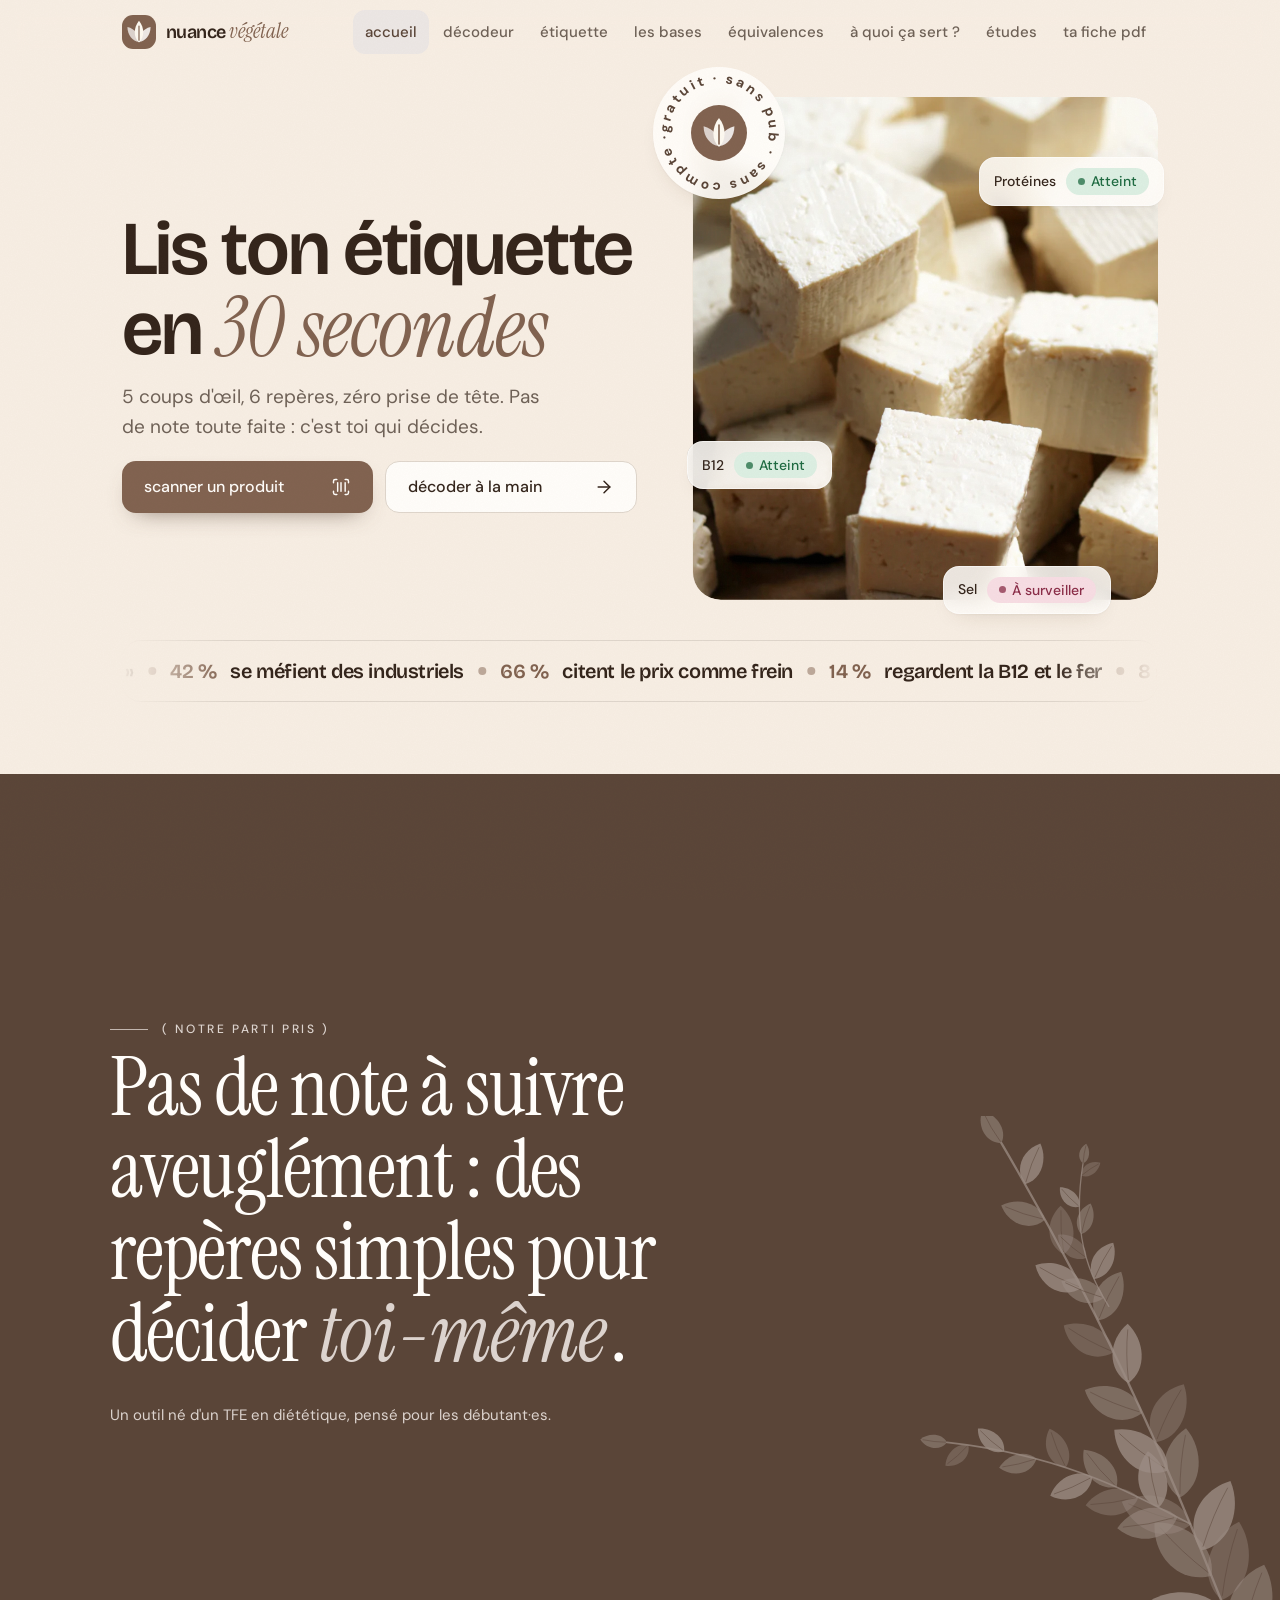
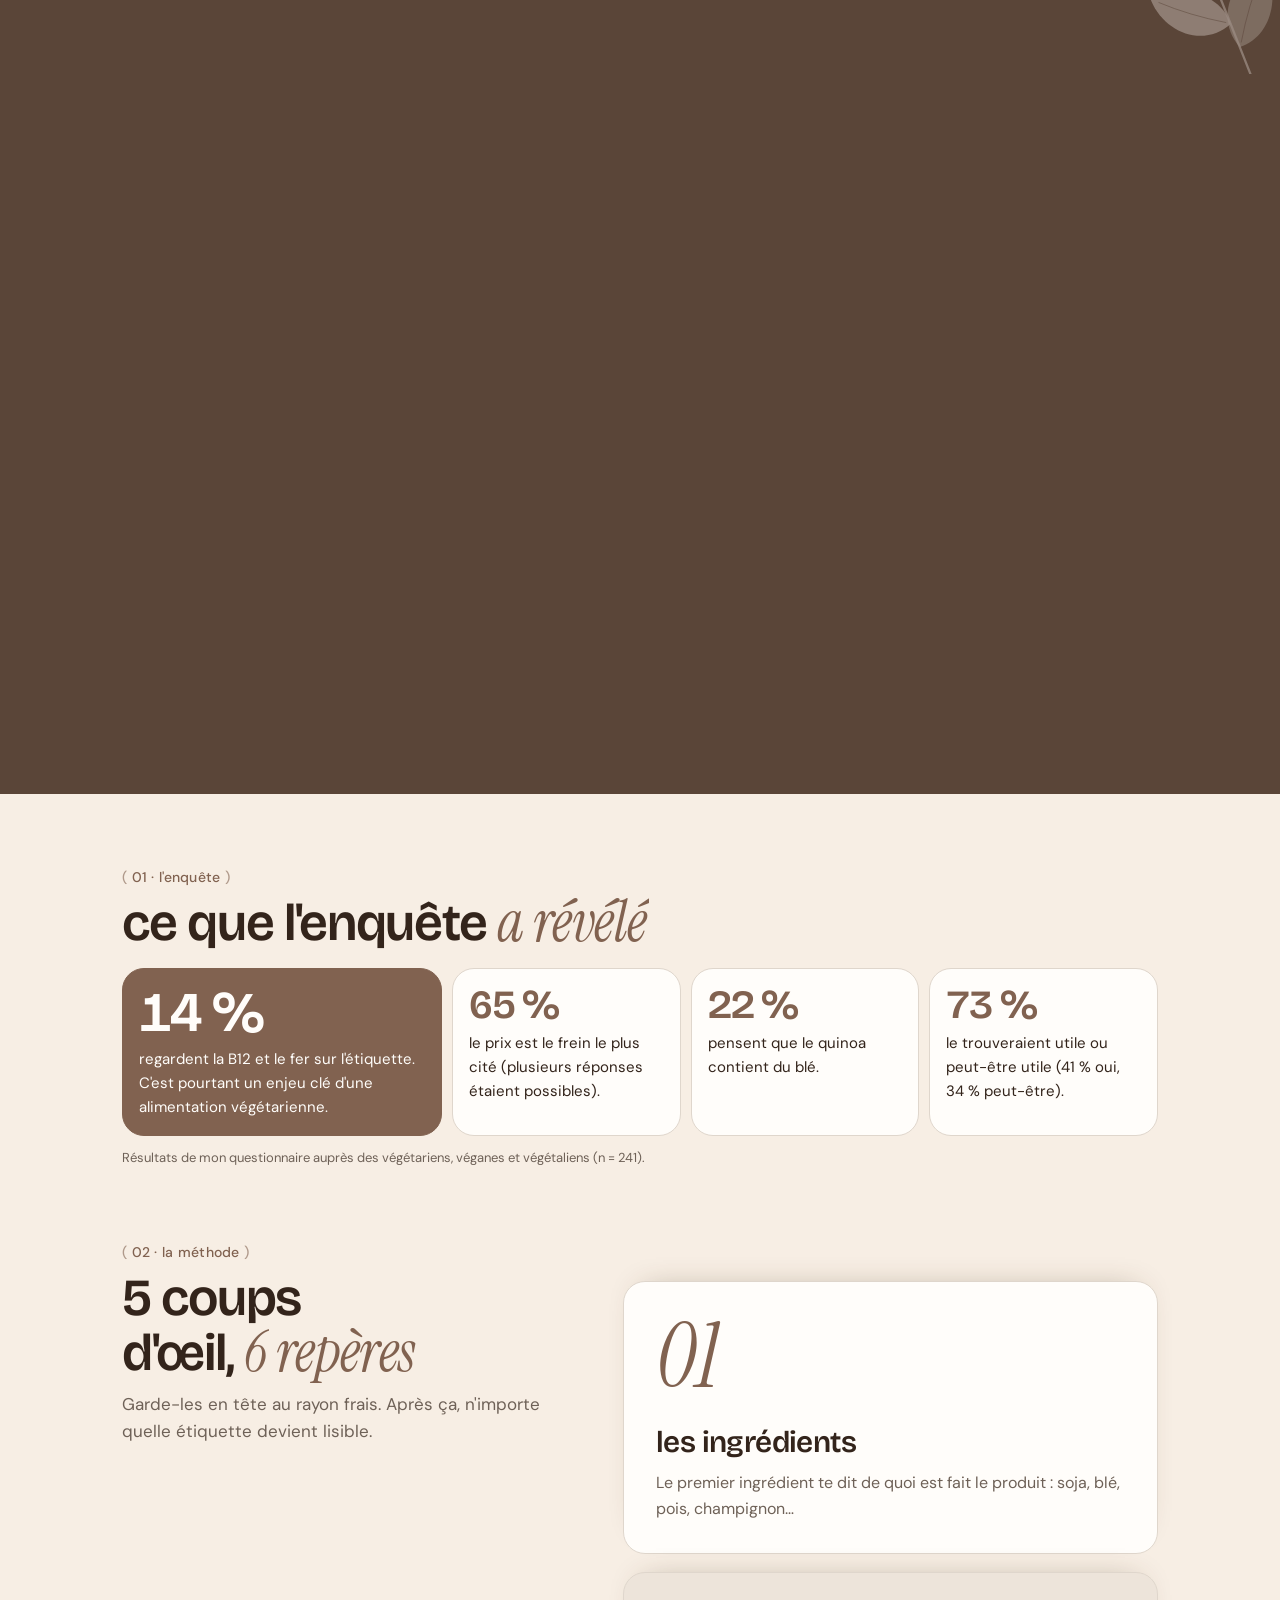
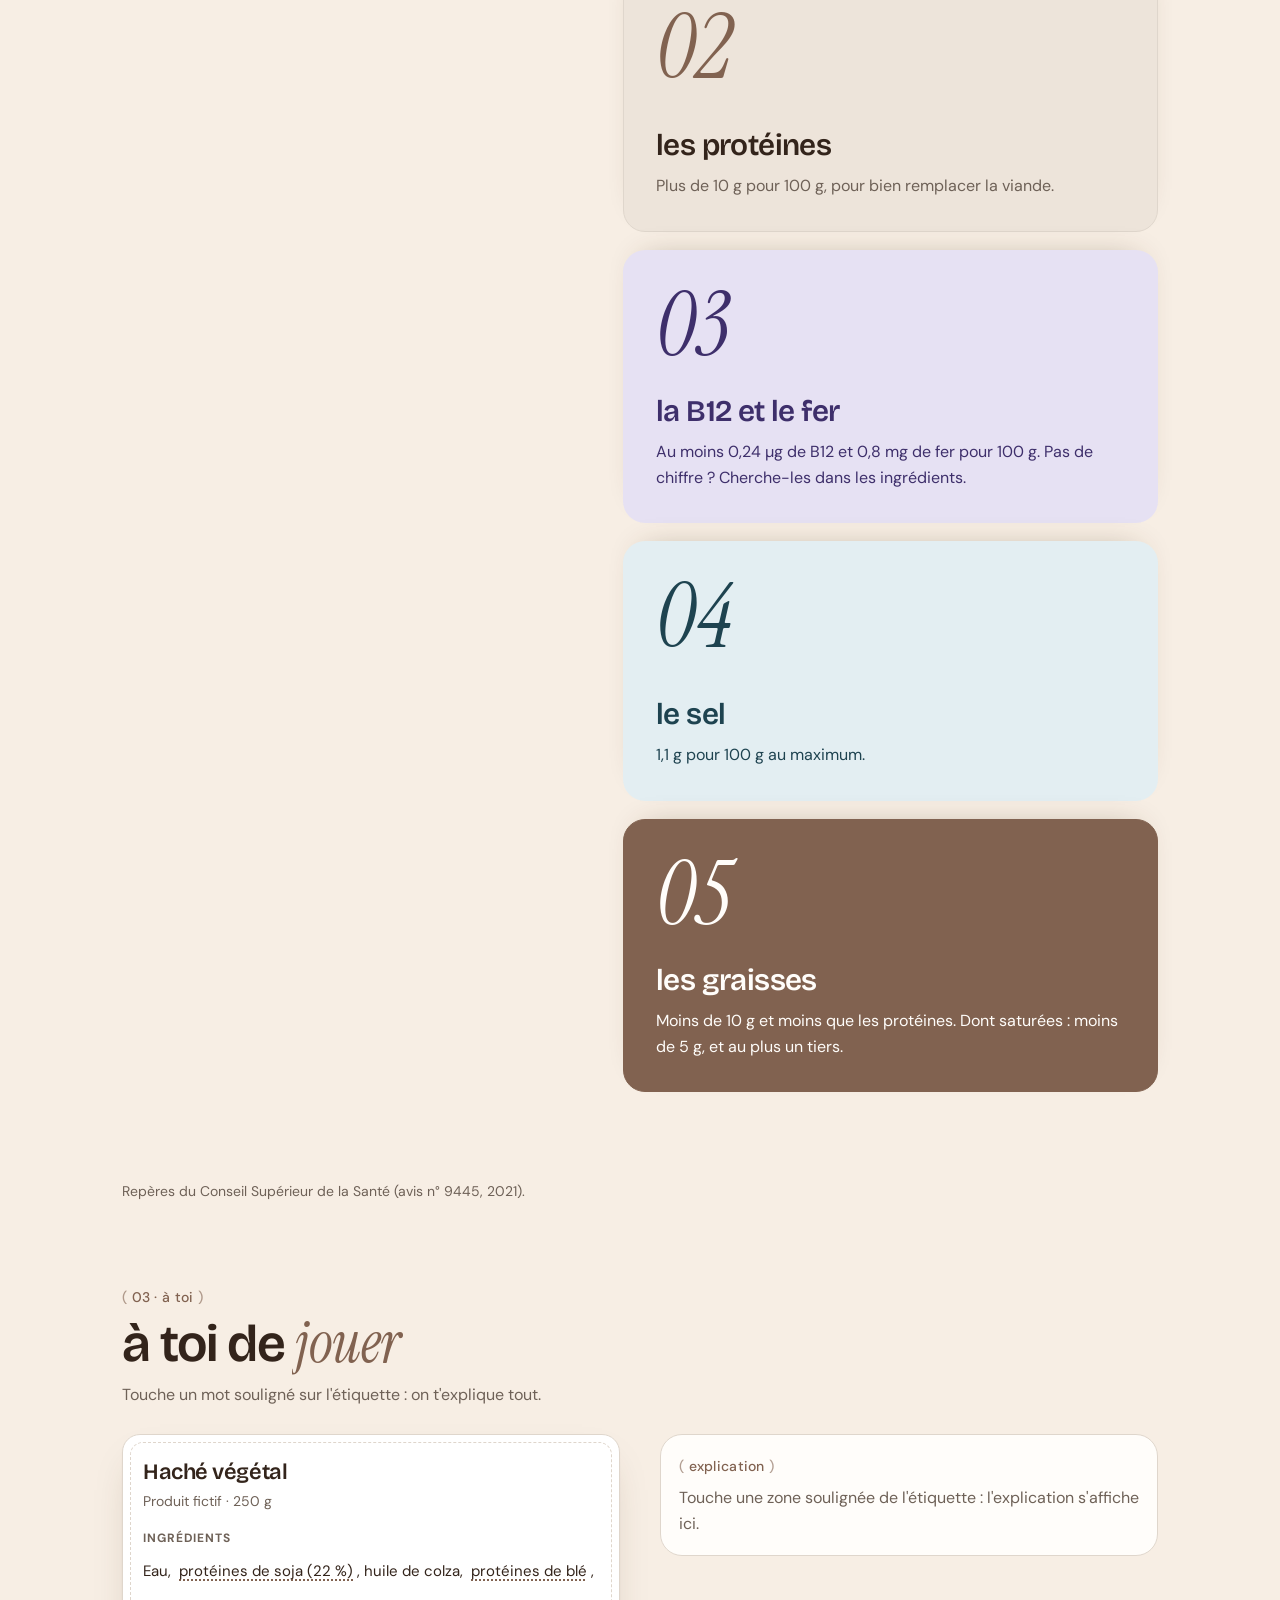
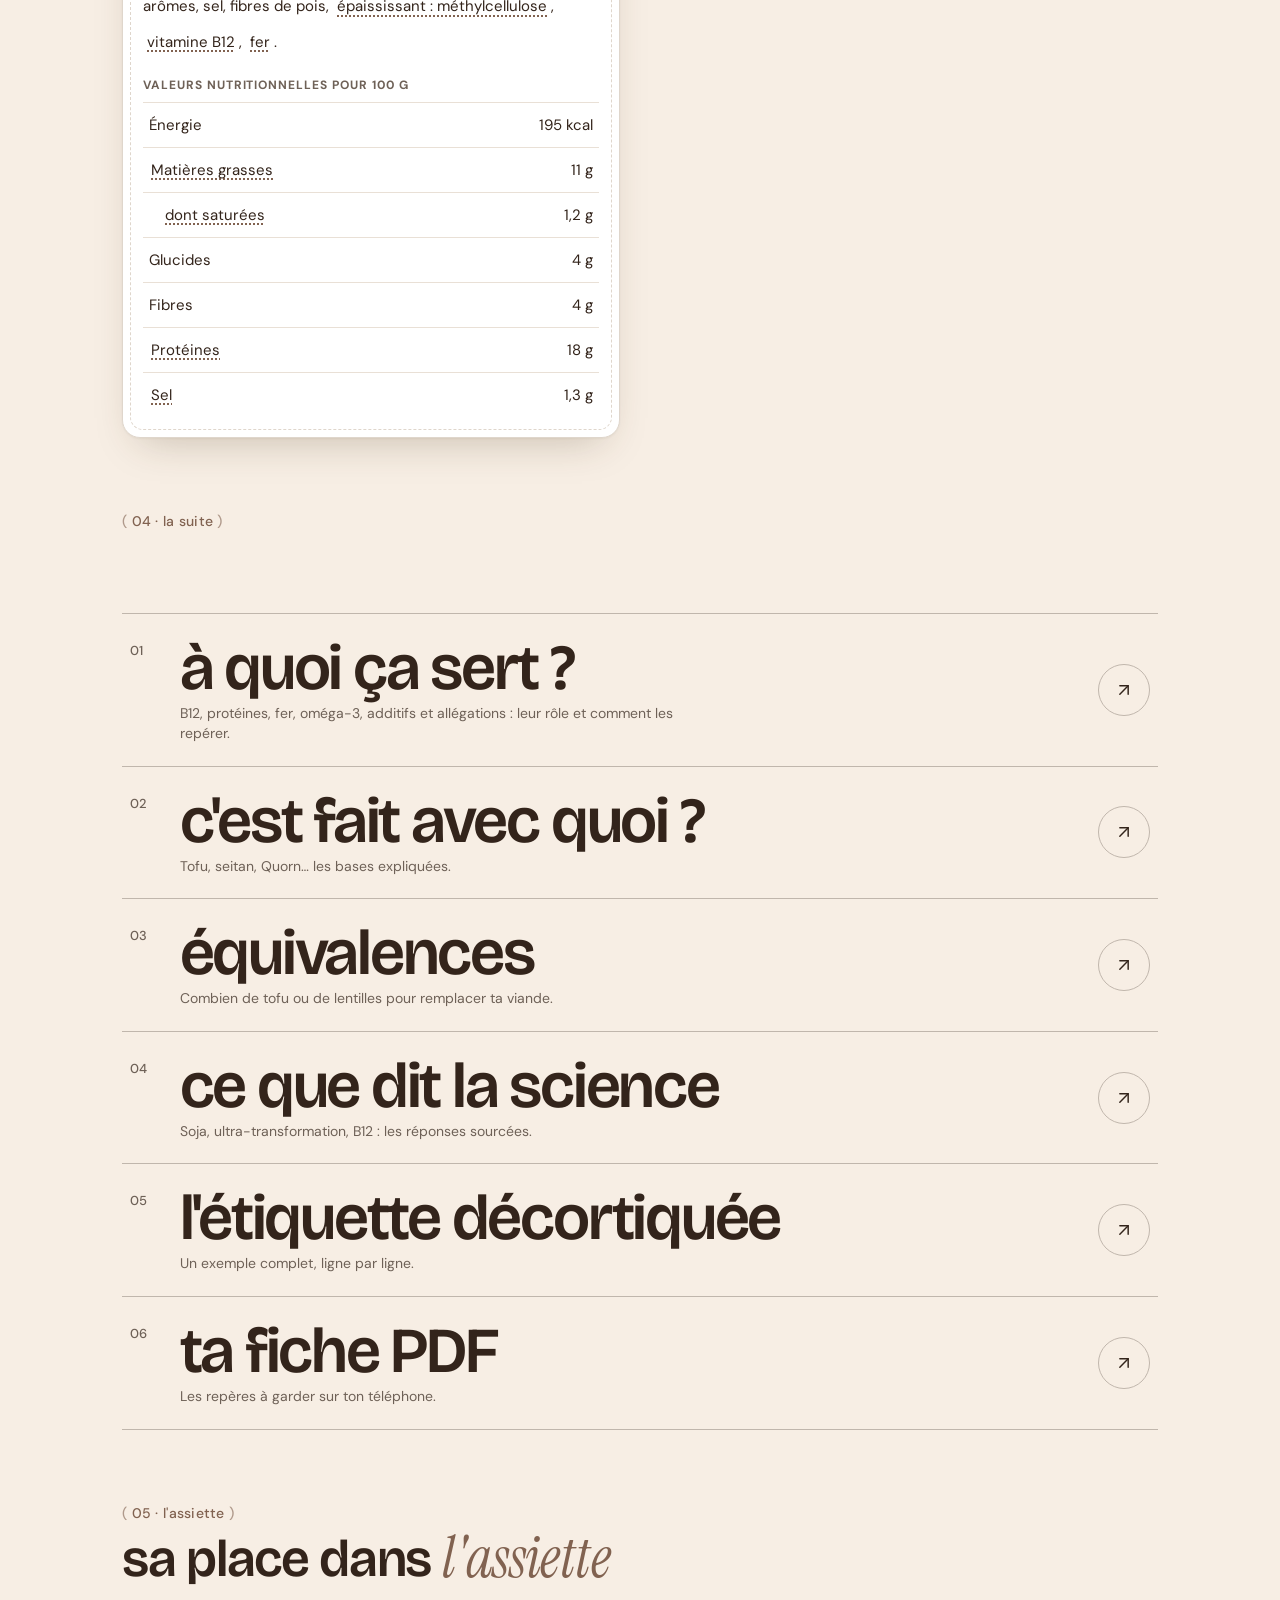
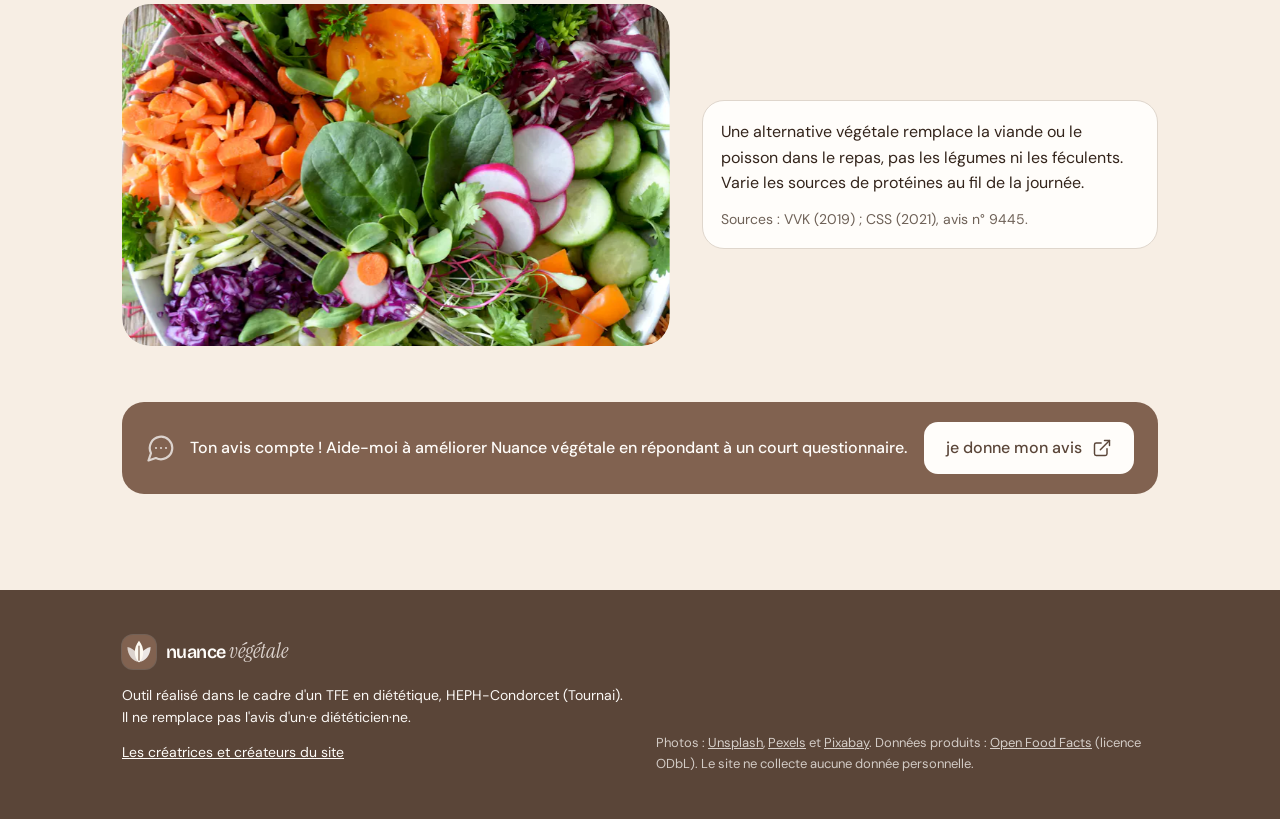
==== commit e6fe2656: "Manifeste : les mots s'allument de nouveau quand le texte vient de Pages CMS textes.js remplaçait le" ====
--- a/index.html
+++ b/index.html
@@ -9,9 +9,9 @@
   <meta name="color-scheme" content="only light">
   <link rel="icon" href="images/logo.svg" type="image/svg+xml">
   <script>document.documentElement.classList.add('js');setTimeout(function(){if(!document.querySelector('.titre-anime'))document.documentElement.classList.remove('js')},3000)</script>
-  <script src="js/theme.js?v=20261035"></script>
-  <link rel="stylesheet" href="css/polices.css?v=20261035">
-  <link rel="stylesheet" href="css/style.css?v=20261035">
+  <script src="js/theme.js?v=20261036"></script>
+  <link rel="stylesheet" href="css/polices.css?v=20261036">
+  <link rel="stylesheet" href="css/style.css?v=20261036">
   <link rel="preload" as="image" href="images/hero.webp">
 </head>
 <body>
@@ -284,12 +284,12 @@
   </div>
 </footer>
 
-<script src="js/commun.js?v=20261035"></script>
-<script src="js/textes.js?v=20261035"></script>
-<script src="js/menu.js?v=20261035"></script>
-<script src="js/vendor/lenis.min.js?v=20261035"></script>
-<script src="js/avis.js?v=20261035"></script>
-<script src="js/animations.js?v=20261035"></script>
+<script src="js/commun.js?v=20261036"></script>
+<script src="js/textes.js?v=20261036"></script>
+<script src="js/menu.js?v=20261036"></script>
+<script src="js/vendor/lenis.min.js?v=20261036"></script>
+<script src="js/avis.js?v=20261036"></script>
+<script src="js/animations.js?v=20261036"></script>
 <script>
   /* « Va plus loin » : sur ordinateur, la photo du lien survolé suit la souris */
   (function () {
